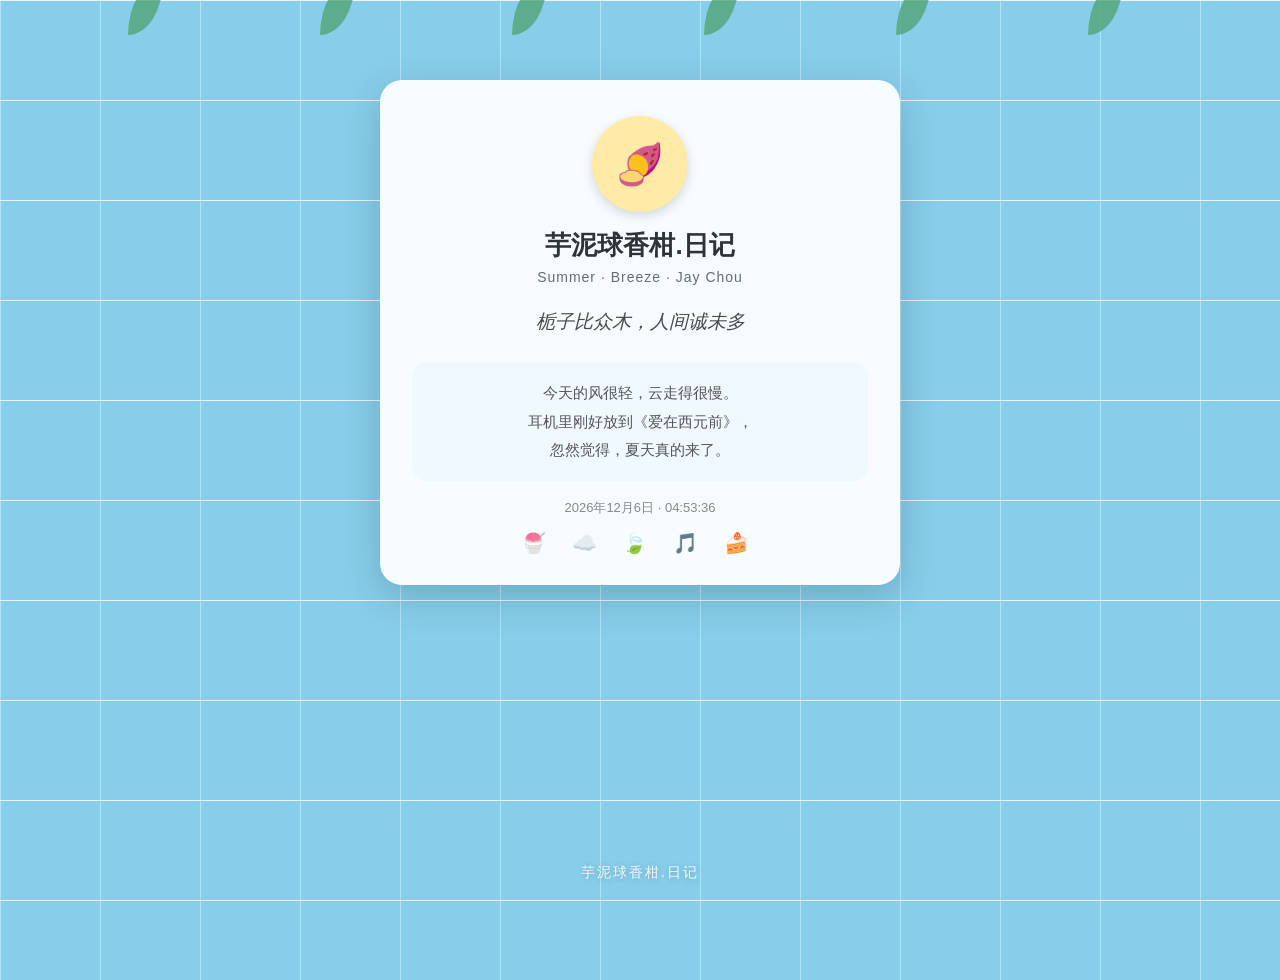
==== index.html @ 66199b47 "Add files via upload" ====
<!DOCTYPE html>
<html lang="zh-CN">
<head>
<meta charset="UTF-8">
<meta name="viewport" content="width=device-width, initial-scale=1.0">
<title>芋泥球香柑.日记</title>
<style>
*{margin:0;padding:0;box-sizing:border-box}
html,body{height:100%;font-family:"Microsoft YaHei",sans-serif}

/* 蓝天白云 */
body{
background:#87CEEB;
background-image:
linear-gradient(rgba(255,255,255,0.8) 1px,transparent 1px),
linear-gradient(90deg,rgba(255,255,255,0.4) 1px,transparent 1px);
background-size:100px 100px;
position:relative;
overflow-x:hidden;
}

/* 绿叶 */
.leaf{
position:absolute;
top:-100px;
width:35px;
height:55px;
background:#52a675;
border-radius:100% 0 100% 0;
opacity:0.8;
animation:fall linear 20s infinite;
}
@keyframes fall{
0%{transform:translateY(-10vh) rotate(0deg)}
100%{transform:translateY(110vh) rotate(360deg)}
}

/* 主卡片 */
.card{
position:relative;
z-index:10;
max-width:520px;
margin:80px auto 60px;
background:rgba(255,255,255,0.93);
padding:36px 32px 30px;
border-radius:22px;
box-shadow:0 12px 40px rgba(0,0,0,0.18);
text-align:center;
backdrop-filter:blur(6px);
}

/* 头像 */
.avatar{
width:96px;
height:96px;
border-radius:50%;
background:#ffeaa7;
margin:0 auto 16px;
display:flex;
align-items:center;
justify-content:center;
font-size:40px;
box-shadow:0 4px 12px rgba(0,0,0,0.15);
}

/* 标题 */
.card h1{
font-size:26px;
color:#2d3436;
margin-bottom:6px;
}
.subtitle{
font-size:14px;
color:#636e72;
margin-bottom:18px;
letter-spacing:1px;
}

/* 诗句 */
.poem{
font-size:19px;
line-height:2;
color:#4a4a4a;
font-style:italic;
margin-bottom:22px;
}

/* 碎碎念 */
.mood{
background:#f0f9ff;
border-radius:14px;
padding:16px;
font-size:15px;
color:#555;
line-height:1.9;
margin-bottom:18px;
}

/* 时间 */
.time{
font-size:13px;
color:#888;
}

/* 底部 */
.footer{
position:fixed;
bottom:18px;
left:0;
width:100%;
text-align:center;
z-index:10;
font-size:14px;
color:rgba(255,255,255,0.9);
letter-spacing:2px;
text-shadow:0 1px 6px rgba(0,0,0,0.25);
}

/* 小图标 */
.icons{
margin-top:14px;
font-size:20px;
letter-spacing:10px;
opacity:0.9;
}

audio{display:none}
</style>
</head>

<body>

<!-- 背景音乐 -->
<audio id="bgm" autoplay loop muted playsinline>
  <source src="https://music.123ks.cn/md/5f5751410000543212130192.mp3" type="audio/mpeg">
</audio>

<!-- 绿叶 -->
<div class="leaf" style="left:10%;animation-delay:0s"></div>
<div class="leaf" style="left:25%;animation-delay:2s"></div>
<div class="leaf" style="left:40%;animation-delay:4s"></div>
<div class="leaf" style="left:55%;animation-delay:1s"></div>
<div class="leaf" style="left:70%;animation-delay:5s"></div>
<div class="leaf" style="left:85%;animation-delay:3s"></div>

<!-- 主卡片 -->
<div class="card">
  <div class="avatar">🍠</div>

  <h1>芋泥球香柑.日记</h1>
  <div class="subtitle">Summer · Breeze · Jay Chou</div>

  <div class="poem">栀子比众木，人间诚未多</div>

  <div class="mood">
    今天的风很轻，云走得很慢。<br>
    耳机里刚好放到《爱在西元前》，<br>
    忽然觉得，夏天真的来了。
  </div>

  <div class="time" id="time"></div>

  <div class="icons">🍧 ☁️ 🍃 🎵 🍰</div>
</div>

<div class="footer">芋泥球香柑.日记</div>

<script>
/* 时间 */
function updateTime(){
  const now=new Date();
  document.getElementById("time").innerText=
    now.getFullYear()+"年"+
    (now.getMonth()+1)+"月"+
    now.getDate()+"日 · "+
    now.toLocaleTimeString("zh-CN",{hour12:false});
}
updateTime();
setInterval(updateTime,1000);

/* 音乐自动播放 */
document.addEventListener('DOMContentLoaded',function(){
  const a=document.getElementById('bgm');
  a.muted=false;
  a.play().catch(()=>{
    document.body.addEventListener('click',()=>a.play(),{once:true});
  });
});
</script>

</body>
</html>
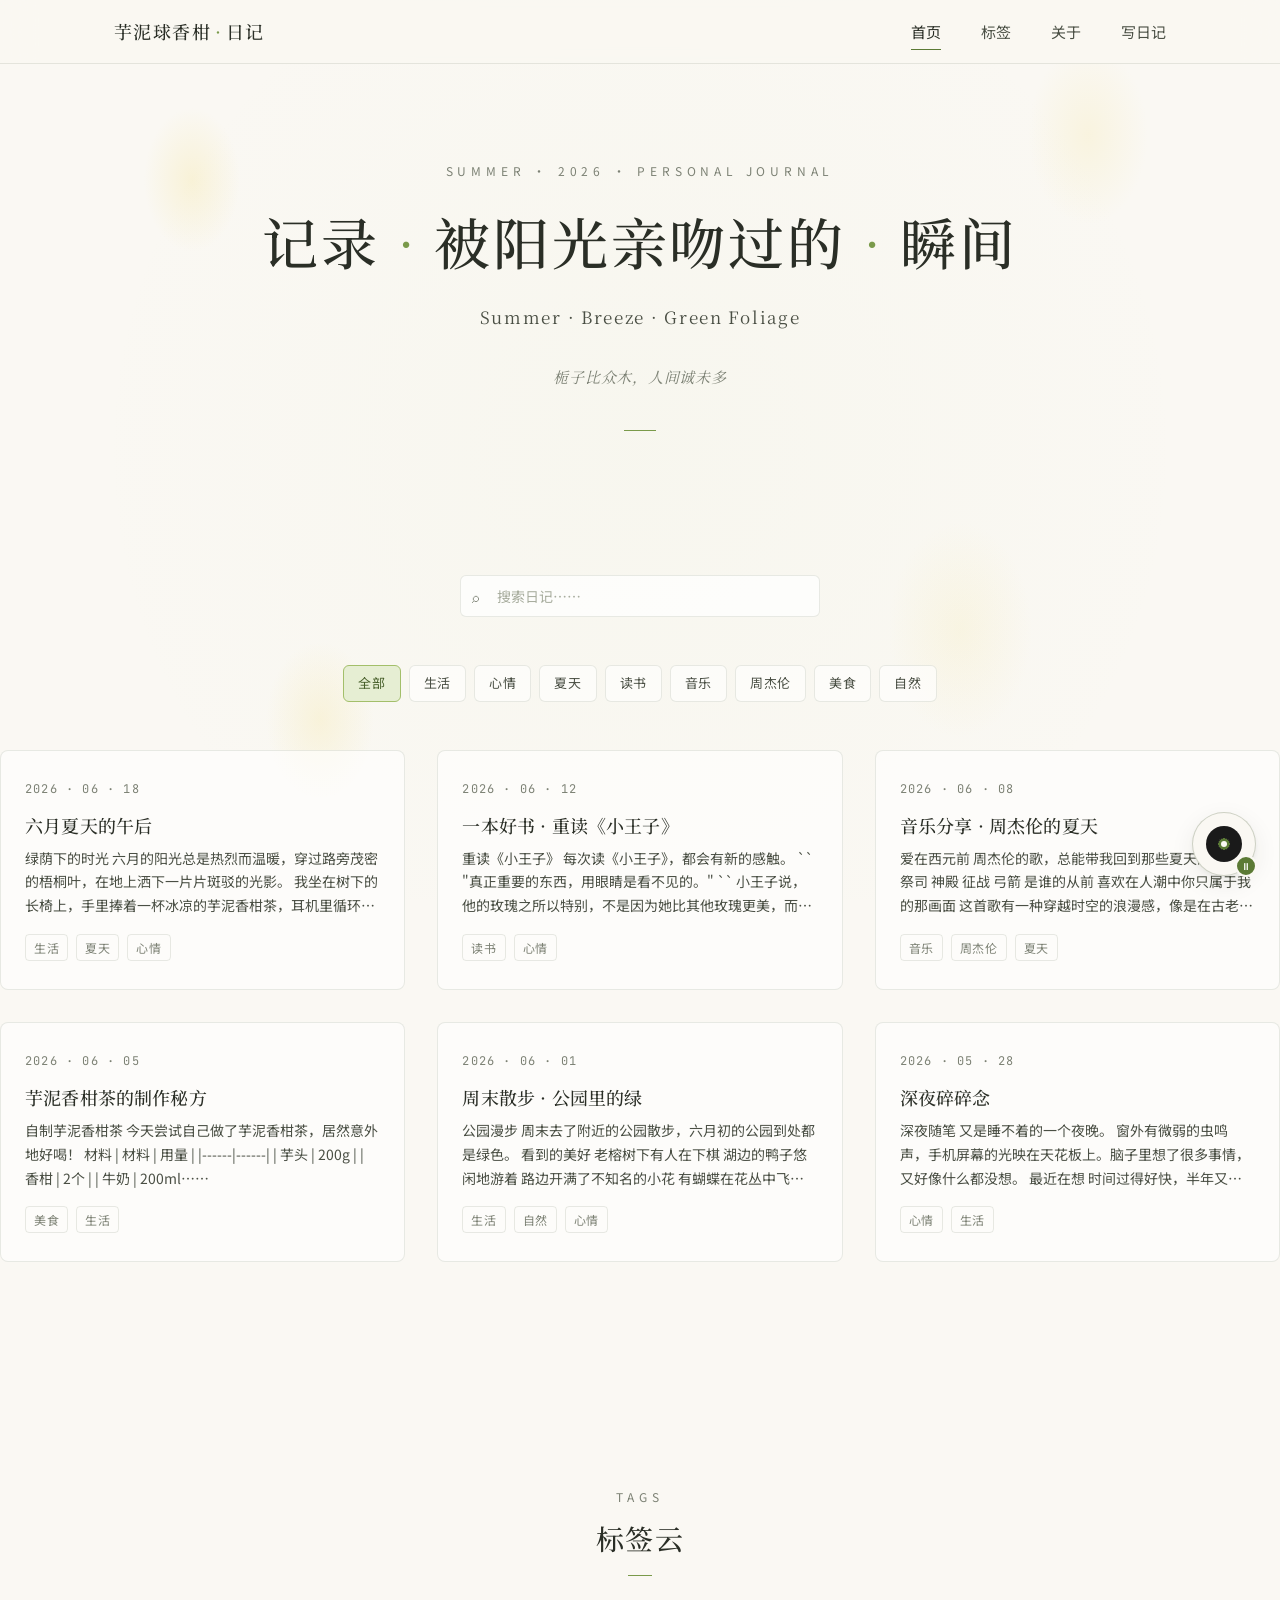
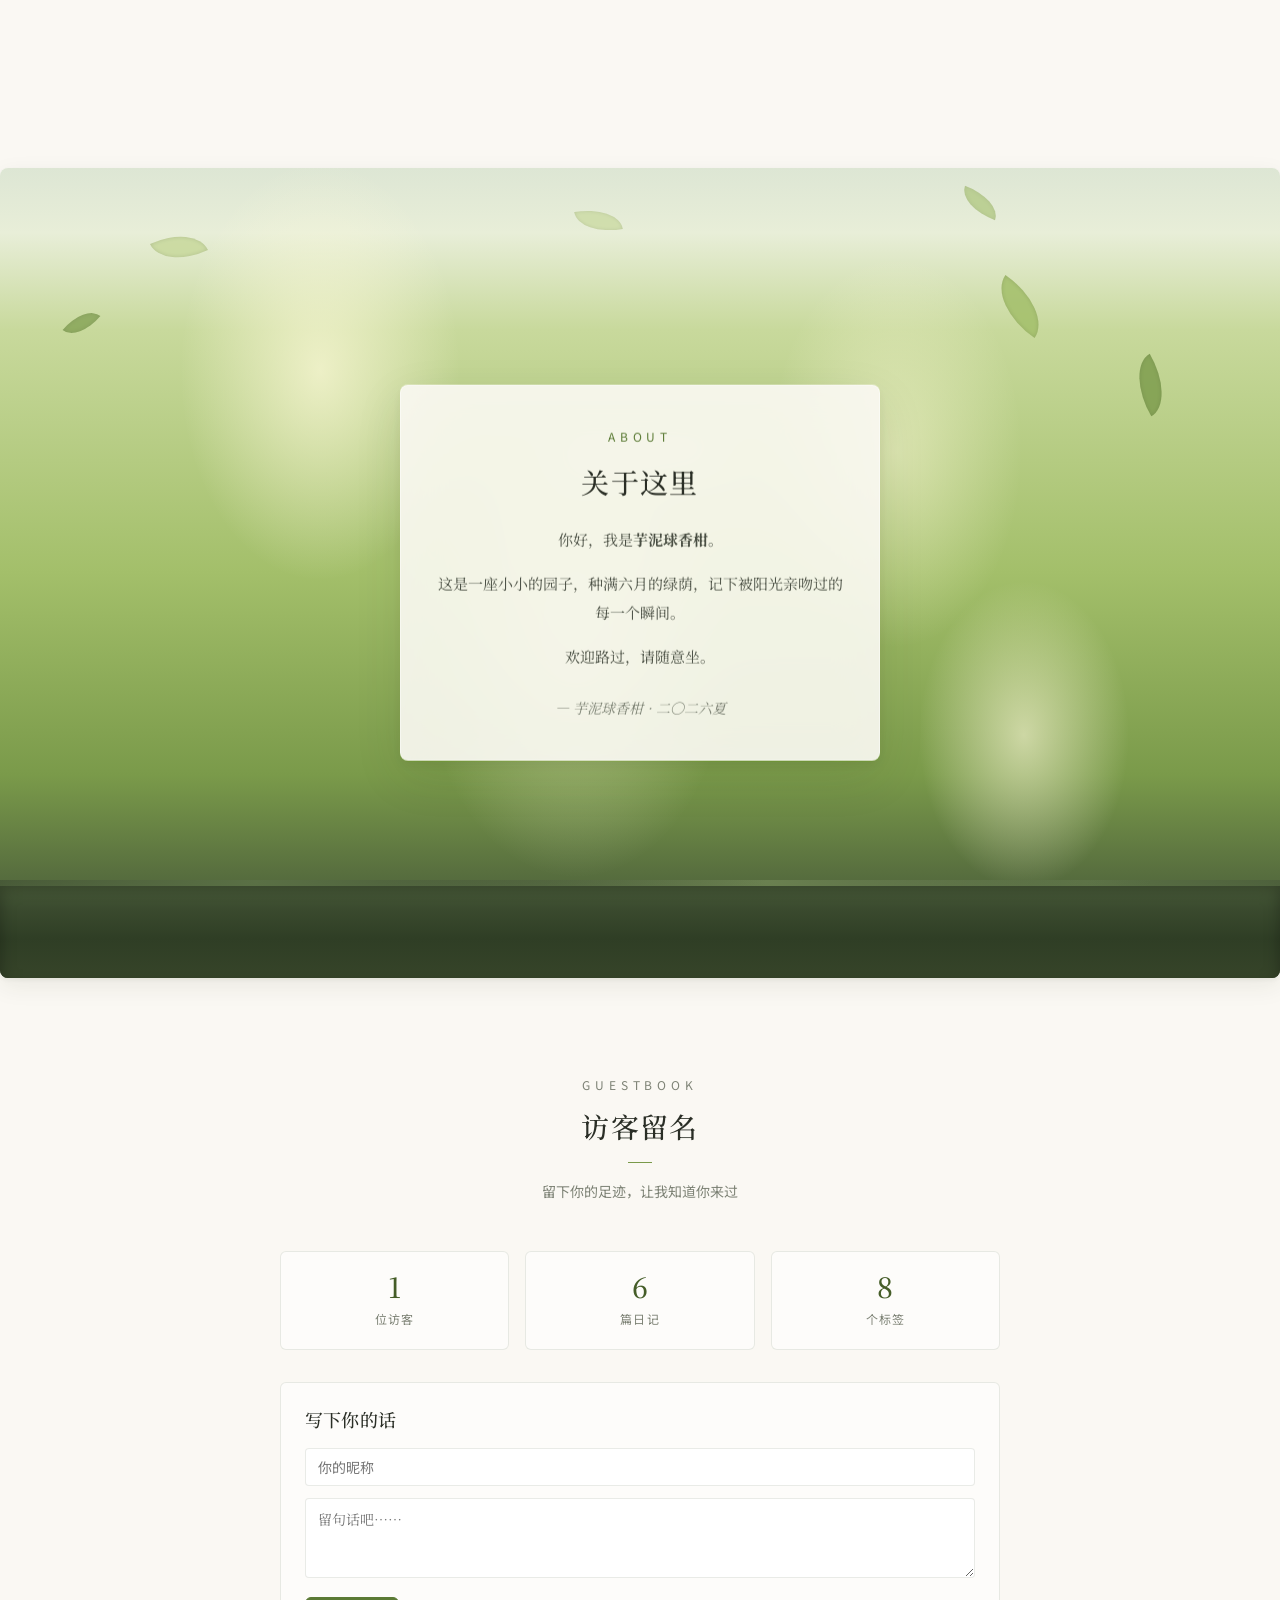
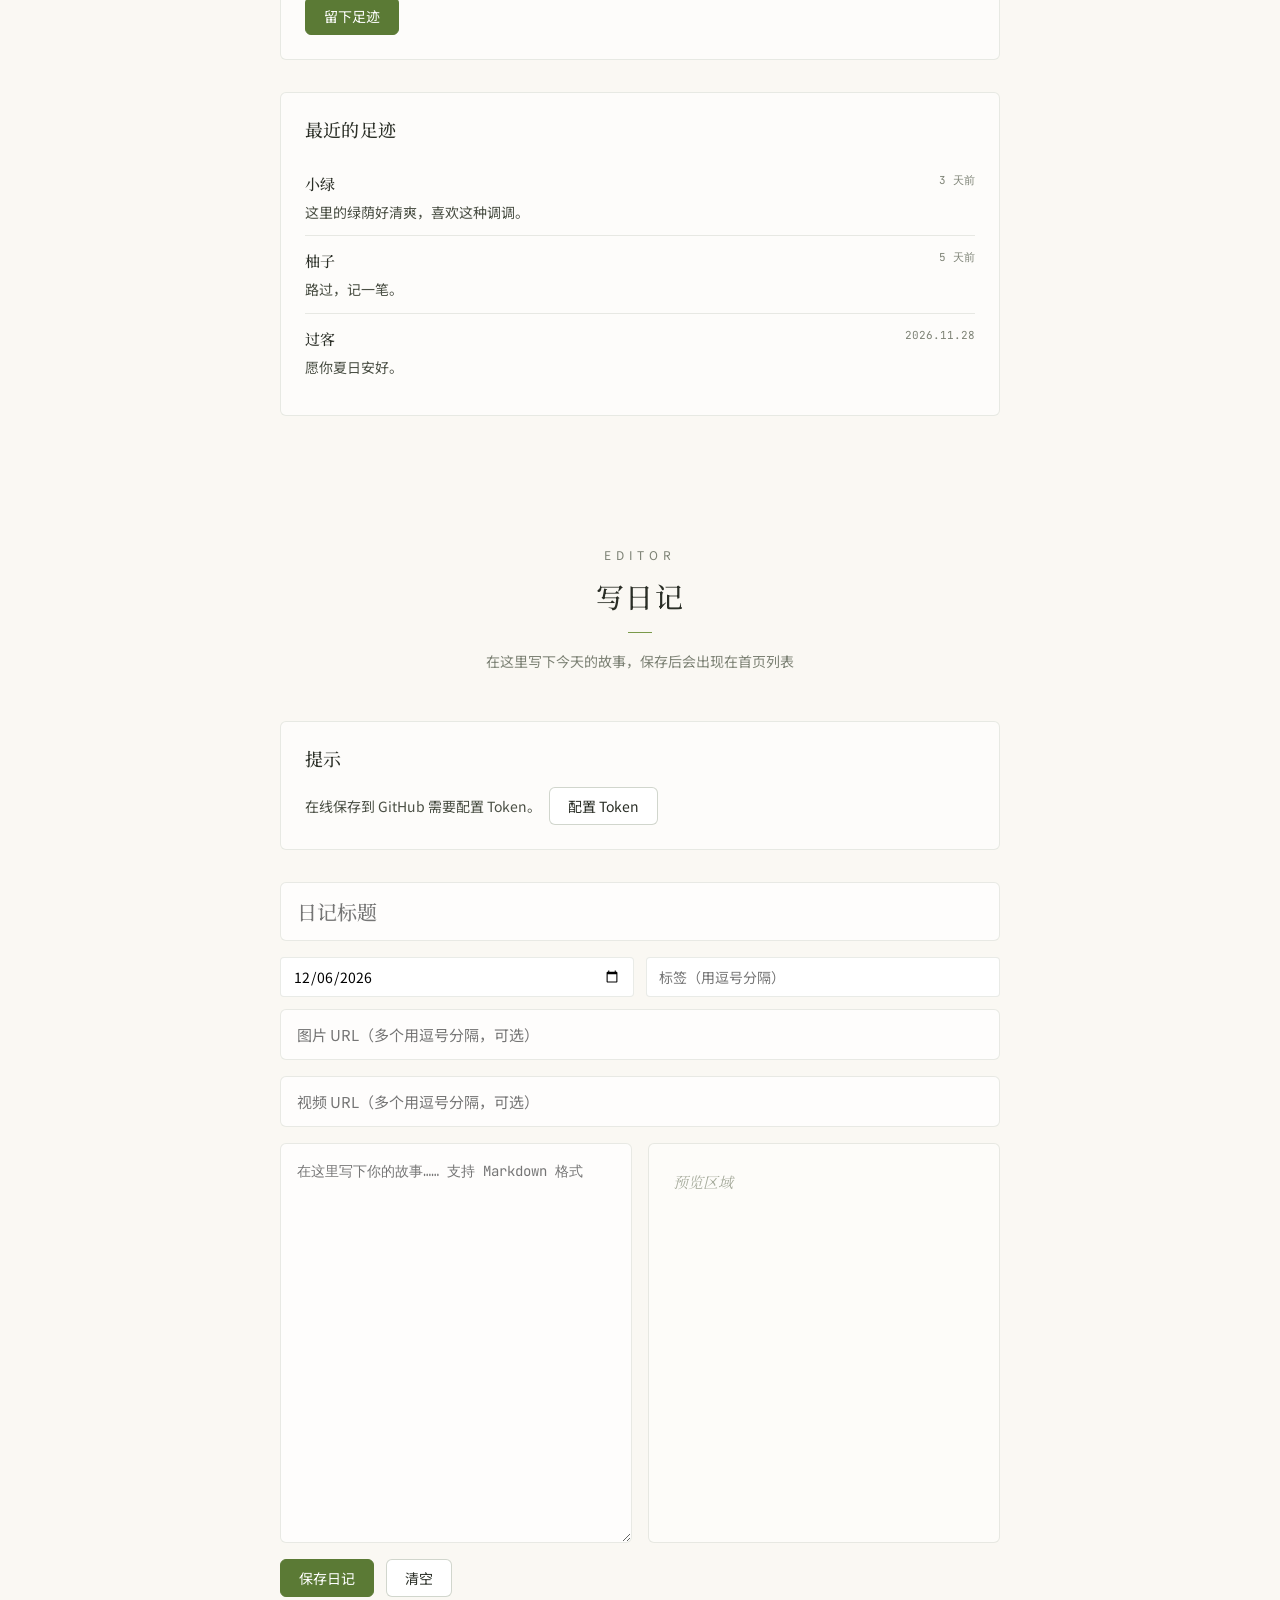
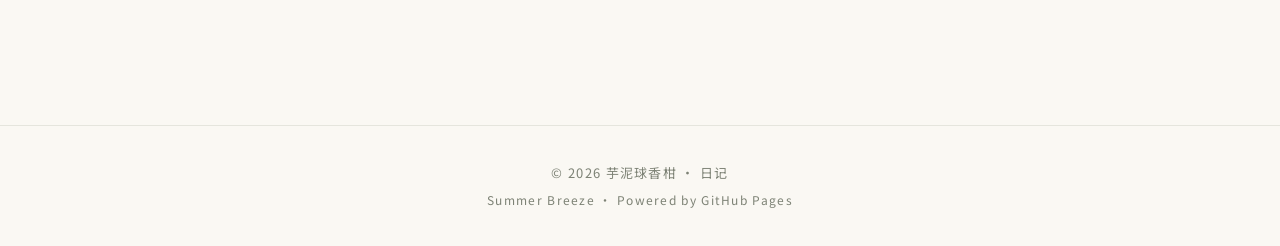
==== commit a0adbd41: "Add files via upload" ====
--- a/index.html
+++ b/index.html
@@ -1,192 +1,255 @@
 <!DOCTYPE html>
 <html lang="zh-CN">
 <head>
-<meta charset="UTF-8">
-<meta name="viewport" content="width=device-width, initial-scale=1.0">
-<title>芋泥球香柑.日记</title>
-<style>
-*{margin:0;padding:0;box-sizing:border-box}
-html,body{height:100%;font-family:"Microsoft YaHei",sans-serif}
-
-/* 蓝天白云 */
-body{
-background:#87CEEB;
-background-image:
-linear-gradient(rgba(255,255,255,0.8) 1px,transparent 1px),
-linear-gradient(90deg,rgba(255,255,255,0.4) 1px,transparent 1px);
-background-size:100px 100px;
-position:relative;
-overflow-x:hidden;
-}
-
-/* 绿叶 */
-.leaf{
-position:absolute;
-top:-100px;
-width:35px;
-height:55px;
-background:#52a675;
-border-radius:100% 0 100% 0;
-opacity:0.8;
-animation:fall linear 20s infinite;
-}
-@keyframes fall{
-0%{transform:translateY(-10vh) rotate(0deg)}
-100%{transform:translateY(110vh) rotate(360deg)}
-}
-
-/* 主卡片 */
-.card{
-position:relative;
-z-index:10;
-max-width:520px;
-margin:80px auto 60px;
-background:rgba(255,255,255,0.93);
-padding:36px 32px 30px;
-border-radius:22px;
-box-shadow:0 12px 40px rgba(0,0,0,0.18);
-text-align:center;
-backdrop-filter:blur(6px);
-}
-
-/* 头像 */
-.avatar{
-width:96px;
-height:96px;
-border-radius:50%;
-background:#ffeaa7;
-margin:0 auto 16px;
-display:flex;
-align-items:center;
-justify-content:center;
-font-size:40px;
-box-shadow:0 4px 12px rgba(0,0,0,0.15);
-}
-
-/* 标题 */
-.card h1{
-font-size:26px;
-color:#2d3436;
-margin-bottom:6px;
-}
-.subtitle{
-font-size:14px;
-color:#636e72;
-margin-bottom:18px;
-letter-spacing:1px;
-}
-
-/* 诗句 */
-.poem{
-font-size:19px;
-line-height:2;
-color:#4a4a4a;
-font-style:italic;
-margin-bottom:22px;
-}
-
-/* 碎碎念 */
-.mood{
-background:#f0f9ff;
-border-radius:14px;
-padding:16px;
-font-size:15px;
-color:#555;
-line-height:1.9;
-margin-bottom:18px;
-}
-
-/* 时间 */
-.time{
-font-size:13px;
-color:#888;
-}
-
-/* 底部 */
-.footer{
-position:fixed;
-bottom:18px;
-left:0;
-width:100%;
-text-align:center;
-z-index:10;
-font-size:14px;
-color:rgba(255,255,255,0.9);
-letter-spacing:2px;
-text-shadow:0 1px 6px rgba(0,0,0,0.25);
-}
-
-/* 小图标 */
-.icons{
-margin-top:14px;
-font-size:20px;
-letter-spacing:10px;
-opacity:0.9;
-}
-
-audio{display:none}
-</style>
+  <meta charset="UTF-8">
+  <meta name="viewport" content="width=device-width, initial-scale=1.0, maximum-scale=5.0">
+  <meta name="description" content="芋泥球香柑的个人日记 · 记录被阳光亲吻过的瞬间">
+  <meta name="author" content="芋泥球香柑">
+  <title>芋泥球香柑 · 日记</title>
+
+  <!-- Favicon：极简叶子 -->
+  <link rel="icon" href="data:image/svg+xml,<svg xmlns='http://www.w3.org/2000/svg' viewBox='0 0 100 100'><path d='M50 20 Q30 40 30 60 Q30 80 50 80 Q70 80 70 60 Q70 40 50 20 Z' fill='%237a9a4a'/><path d='M50 30 L50 75' stroke='%23455d28' stroke-width='1.5' fill='none'/></svg>">
+
+  <!-- Fonts：衬线 + 无衬线，杂志感 -->
+  <link rel="preconnect" href="https://fonts.googleapis.com">
+  <link rel="preconnect" href="https://fonts.gstatic.com" crossorigin>
+  <link href="https://fonts.googleapis.com/css2?family=Noto+Serif+SC:wght@300;400;500;600&family=Noto+Sans+SC:wght@300;400;500&family=JetBrains+Mono:wght@300;400&display=swap" rel="stylesheet">
+
+  <link rel="stylesheet" href="css/style.css">
+
+  <!-- Markdown renderer -->
+  <script src="https://cdn.jsdelivr.net/npm/marked/marked.min.js"></script>
+  <script src="https://cdn.jsdelivr.net/npm/dompurify@3.0.6/dist/purify.min.js"></script>
 </head>
-
 <body>
 
-<!-- 背景音乐 -->
-<audio id="bgm" autoplay loop muted playsinline>
-  <source src="https://music.123ks.cn/md/5f5751410000543212130192.mp3" type="audio/mpeg">
-</audio>
-
-<!-- 绿叶 -->
-<div class="leaf" style="left:10%;animation-delay:0s"></div>
-<div class="leaf" style="left:25%;animation-delay:2s"></div>
-<div class="leaf" style="left:40%;animation-delay:4s"></div>
-<div class="leaf" style="left:55%;animation-delay:1s"></div>
-<div class="leaf" style="left:70%;animation-delay:5s"></div>
-<div class="leaf" style="left:85%;animation-delay:3s"></div>
-
-<!-- 主卡片 -->
-<div class="card">
-  <div class="avatar">🍠</div>
-
-  <h1>芋泥球香柑.日记</h1>
-  <div class="subtitle">Summer · Breeze · Jay Chou</div>
-
-  <div class="poem">栀子比众木，人间诚未多</div>
-
-  <div class="mood">
-    今天的风很轻，云走得很慢。<br>
-    耳机里刚好放到《爱在西元前》，<br>
-    忽然觉得，夏天真的来了。
-  </div>
-
-  <div class="time" id="time"></div>
-
-  <div class="icons">🍧 ☁️ 🍃 🎵 🍰</div>
-</div>
-
-<div class="footer">芋泥球香柑.日记</div>
-
-<script>
-/* 时间 */
-function updateTime(){
-  const now=new Date();
-  document.getElementById("time").innerText=
-    now.getFullYear()+"年"+
-    (now.getMonth()+1)+"月"+
-    now.getDate()+"日 · "+
-    now.toLocaleTimeString("zh-CN",{hour12:false});
-}
-updateTime();
-setInterval(updateTime,1000);
-
-/* 音乐自动播放 */
-document.addEventListener('DOMContentLoaded',function(){
-  const a=document.getElementById('bgm');
-  a.muted=false;
-  a.play().catch(()=>{
-    document.body.addEventListener('click',()=>a.play(),{once:true});
-  });
-});
-</script>
-
+  <!-- Loading -->
+  <div id="loading-screen" class="loading-screen">
+    <div class="loading-mark">芋泥球香柑</div>
+    <div class="loading-bar"></div>
+  </div>
+
+  <!-- Navigation -->
+  <nav id="navbar" class="nav">
+    <div class="nav-inner">
+      <a href="#/" class="nav-logo">芋泥球香柑<span class="dot">·</span>日记</a>
+      <ul class="nav-menu" id="nav-menu">
+        <li><a href="#/" class="nav-link" data-route="/">首页</a></li>
+        <li><a href="#/tags" class="nav-link" data-route="/tags">标签</a></li>
+        <li><a href="#/about" class="nav-link" data-route="/about">关于</a></li>
+        <li><a href="#/editor" class="nav-link" data-route="/editor">写日记</a></li>
+      </ul>
+      <button class="nav-toggle" id="nav-toggle" aria-label="菜单">
+        <span></span><span></span><span></span>
+      </button>
+    </div>
+  </nav>
+
+  <!-- Main Content -->
+  <main id="app" class="app">
+
+    <!-- Home View -->
+    <section id="view-home" class="view view-active">
+      <div class="hero">
+        <div class="hero-eyebrow">SUMMER · 2026 · PERSONAL JOURNAL</div>
+        <h1 class="hero-title">记录<span class="sep">·</span>被阳光亲吻过的<span class="sep">·</span>瞬间</h1>
+        <p class="hero-subtitle">Summer · Breeze · Green Foliage</p>
+        <p class="hero-poem">栀子比众木，人间诚未多</p>
+        <div class="hero-divider"></div>
+      </div>
+
+      <div class="section">
+        <div class="search-box">
+          <span class="search-icon">⌕</span>
+          <input type="text" id="search-input" class="search-input" placeholder="搜索日记……">
+        </div>
+        <div class="tag-cloud" id="tag-filter">
+          <button class="tag-chip active" data-tag="all">全部</button>
+        </div>
+        <div class="diary-grid" id="diary-list"></div>
+        <div class="empty-state" id="empty-state" style="display:none">
+          <p>还没有日记</p>
+        </div>
+      </div>
+    </section>
+
+    <!-- Diary Detail View -->
+    <section id="view-diary" class="view">
+      <article class="diary-detail" id="diary-detail"></article>
+    </section>
+
+    <!-- Tags View -->
+    <section id="view-tags" class="view">
+      <div class="section">
+        <div class="section-head">
+          <div class="section-eyebrow">TAGS</div>
+          <h2 class="section-title">标签云</h2>
+          <div class="section-divider"></div>
+        </div>
+        <div class="tag-cloud" id="tag-cloud"></div>
+      </div>
+    </section>
+
+    <!-- About View -->
+    <section id="view-about" class="view">
+      <div class="about-scene">
+        <div class="about-sunlight"></div>
+        <div class="about-leaves">
+          <div class="leaf l-1"></div>
+          <div class="leaf l-2"></div>
+          <div class="leaf l-3"></div>
+          <div class="leaf l-4"></div>
+          <div class="leaf l-5"></div>
+          <div class="leaf l-6"></div>
+        </div>
+        <div class="about-blossoms">
+          <div class="bloom"></div>
+          <div class="bloom"></div>
+          <div class="bloom"></div>
+          <div class="bloom"></div>
+          <div class="bloom"></div>
+          <div class="bloom"></div>
+          <div class="bloom"></div>
+        </div>
+        <div class="about-moss-wall"></div>
+        <div class="about-content">
+          <div class="eyebrow">ABOUT</div>
+          <h2>关于这里</h2>
+          <p>你好，我是<strong>芋泥球香柑</strong>。</p>
+          <p>这是一座小小的园子，种满六月的绿荫，记下被阳光亲吻过的每一个瞬间。</p>
+          <p>欢迎路过，请随意坐。</p>
+          <div class="signature">— 芋泥球香柑 · 二〇二六夏</div>
+        </div>
+      </div>
+
+      <!-- Visitor / Guestbook -->
+      <div class="section">
+        <div class="section-head">
+          <div class="section-eyebrow">GUESTBOOK</div>
+          <h2 class="section-title">访客留名</h2>
+          <div class="section-divider"></div>
+          <p style="margin-top:1rem; color:var(--ink-faded); font-size:0.875rem;">留下你的足迹，让我知道你来过</p>
+        </div>
+        <div class="visitor-panel">
+          <div class="visitor-stats">
+            <div class="stat-card">
+              <div class="stat-num" id="stat-visitors">0</div>
+              <div class="stat-label">位访客</div>
+            </div>
+            <div class="stat-card">
+              <div class="stat-num" id="stat-diaries">0</div>
+              <div class="stat-label">篇日记</div>
+            </div>
+            <div class="stat-card">
+              <div class="stat-num" id="stat-tags">0</div>
+              <div class="stat-label">个标签</div>
+            </div>
+          </div>
+          <div class="visitor-form">
+            <h3>写下你的话</h3>
+            <div class="form-row">
+              <input type="text" id="guest-name" class="form-input" placeholder="你的昵称" maxlength="20">
+            </div>
+            <textarea id="guest-message" class="form-textarea" placeholder="留句话吧……" maxlength="200"></textarea>
+            <button class="btn btn-primary" id="guest-submit">留下足迹</button>
+          </div>
+          <div class="visitor-list">
+            <h3>最近的足迹</h3>
+            <div id="guestbook-list"></div>
+          </div>
+        </div>
+      </div>
+    </section>
+
+    <!-- Editor View -->
+    <section id="view-editor" class="view">
+      <div class="section">
+        <div class="section-head">
+          <div class="section-eyebrow">EDITOR</div>
+          <h2 class="section-title">写日记</h2>
+          <div class="section-divider"></div>
+          <p style="margin-top:1rem; color:var(--ink-faded); font-size:0.875rem;">在这里写下今天的故事，保存后会出现在首页列表</p>
+        </div>
+        <div class="editor-wrap">
+          <div id="editor-warning" class="visitor-form" style="display:none">
+            <h3>提示</h3>
+            <p style="font-size:0.875rem; color:var(--ink-soft); line-height:1.7;">在线保存到 GitHub 需要配置 Token。<button class="btn" id="show-token-config" style="margin-left:0.5rem;">配置 Token</button></p>
+          </div>
+          <div id="token-config" class="visitor-form" style="display:none">
+            <h3>GitHub 配置</h3>
+            <input type="text" id="cfg-owner" class="form-input" placeholder="GitHub 用户名" style="margin-bottom:0.5rem;">
+            <input type="text" id="cfg-repo" class="form-input" placeholder="仓库名" style="margin-bottom:0.5rem;">
+            <input type="text" id="cfg-branch" class="form-input" placeholder="分支名" value="main" style="margin-bottom:0.5rem;">
+            <input type="password" id="cfg-token" class="form-input" placeholder="Personal Access Token (需 repo 权限)" style="margin-bottom:0.75rem;">
+            <div class="editor-actions">
+              <button class="btn btn-primary" id="save-config">保存配置</button>
+              <button class="btn" id="cancel-config">取消</button>
+            </div>
+          </div>
+          <input type="text" id="edit-title" class="editor-input title" placeholder="日记标题">
+          <div class="form-row">
+            <input type="date" id="edit-date" class="form-input">
+            <input type="text" id="edit-tags" class="form-input" placeholder="标签（用逗号分隔）">
+          </div>
+          <input type="text" id="edit-images" class="editor-input" placeholder="图片 URL（多个用逗号分隔，可选）">
+          <input type="text" id="edit-videos" class="editor-input" placeholder="视频 URL（多个用逗号分隔，可选）">
+          <div class="editor-area">
+            <textarea id="edit-content" class="editor-textarea" placeholder="在这里写下你的故事…… 支持 Markdown 格式"></textarea>
+            <div class="editor-preview" id="edit-preview">
+              <p style="color:var(--ink-light); font-style:italic;">预览区域</p>
+            </div>
+          </div>
+          <div class="editor-actions">
+            <button class="btn btn-primary" id="btn-save-diary">保存日记</button>
+            <button class="btn" id="btn-clear-diary">清空</button>
+          </div>
+        </div>
+      </div>
+    </section>
+
+  </main>
+
+  <!-- Music Player -->
+  <div class="music-player" id="music-player">
+    <div class="vinyl"></div>
+    <div class="play-icon" id="music-play-icon">▶</div>
+  </div>
+  <div class="music-panel" id="music-panel">
+    <div class="music-panel-title">六月夏日微风</div>
+    <div class="music-panel-artist">夏 日 · 轻 音 乐</div>
+    <div class="music-progress">
+      <div class="music-progress-bar" id="music-progress-bar"></div>
+    </div>
+    <div class="music-time">
+      <span id="music-current">0:00</span>
+      <span id="music-duration">0:00</span>
+    </div>
+    <div class="music-controls">
+      <button class="music-btn" id="music-toggle-play">▶</button>
+    </div>
+  </div>
+
+  <!-- Lightbox -->
+  <div class="lightbox" id="lightbox">
+    <button class="lightbox-close" id="lightbox-close">×</button>
+    <img id="lightbox-img" src="" alt="">
+  </div>
+
+  <!-- Toast -->
+  <div class="toast" id="toast"></div>
+
+  <!-- Footer -->
+  <footer class="footer">
+    <p>© 2026 芋泥球香柑 · 日记</p>
+    <p style="margin-top:0.25rem; font-size:0.75rem;">Summer Breeze · Powered by GitHub Pages</p>
+  </footer>
+
+  <!-- Scripts -->
+  <script src="js/config.js"></script>
+  <script src="js/music.js"></script>
+  <script src="js/visitor.js"></script>
+  <script src="js/diary.js"></script>
+  <script src="js/editor.js"></script>
+  <script src="js/app.js"></script>
 </body>
-</html>+</html>
--- a/css/style.css
+++ b/css/style.css
@@ -0,0 +1,1122 @@
+/* ============================================
+   芋泥球香柑.日记 - Stylesheet v2
+   Theme: Real Summer Breeze · Green Foliage · Sunlight
+   Mood: 克制、清新、杂志感、自然质朴
+   ============================================ */
+
+/* ===== CSS Variables ===== */
+:root {
+  /* 主色：取自夏日绿荫实景 */
+  --leaf-50:  #f4f7ec;          /* 最浅的嫩叶色 */
+  --leaf-100: #e6eed3;          /* 阳光下的嫩绿 */
+  --leaf-200: #c8d99c;          /* 主嫩绿（参考图主色）*/
+  --leaf-300: #a3bf6a;          /* 树叶的中绿 */
+  --leaf-400: #7a9a4a;          /* 阴影中的深叶 */
+  --leaf-500: #5b7a35;          /* 树叶背光面 */
+  --leaf-600: #455d28;          /* 老叶/枝干 */
+  --leaf-700: #2f4220;          /* 深林 */
+
+  /* 中性色：米白纸张感 */
+  --paper:       #faf8f3;        /* 主背景：米白纸 */
+  --paper-warm:  #f4efe4;        /* 暖色卡纸 */
+  --paper-cool:  #eef0e8;        /* 冷色卡纸 */
+  --moss:        #4a5d3a;        /* 青苔深绿（参考图墙顶）*/
+  --moss-dark:   #364429;        /* 阴处青苔 */
+  --sun:         #f5e6a3;        /* 阳光暖色 */
+  --sun-warm:    #d9b85a;        /* 强光金 */
+  --bloom:       #f7f4ed;        /* 白花底色 */
+
+  /* 文字：克制的墨色 */
+  --ink:         #2a2e26;        /* 主文字 */
+  --ink-soft:    #4a4f44;        /* 次要文字 */
+  --ink-faded:   #7d8275;        /* 辅助文字 */
+  --ink-light:   #a8ad9e;        /* 极轻文字 */
+
+  /* 边框：低饱和 */
+  --line:        rgba(74, 93, 58, 0.12);
+  --line-strong: rgba(74, 93, 58, 0.25);
+
+  /* 阴影：低饱和、长投影 */
+  --shadow-1: 0 1px 2px rgba(45, 56, 31, 0.04), 0 2px 6px rgba(45, 56, 31, 0.04);
+  --shadow-2: 0 2px 4px rgba(45, 56, 31, 0.05), 0 8px 24px rgba(45, 56, 31, 0.08);
+  --shadow-3: 0 4px 8px rgba(45, 56, 31, 0.06), 0 16px 48px rgba(45, 56, 31, 0.10);
+
+  /* 布局 */
+  --max-width: 1100px;
+  --nav-height: 64px;
+  --gutter: 24px;
+
+  /* 圆角：克制的尺寸 */
+  --r-sm: 4px;
+  --r-md: 6px;
+  --r-lg: 8px;
+  --r-xl: 12px;
+
+  /* 缓动 */
+  --ease: cubic-bezier(0.4, 0, 0.2, 1);
+
+  /* 字体：衬线+无衬线组合 */
+  --font-serif: 'Noto Serif SC', 'Songti SC', 'STSong', 'SimSun', Georgia, serif;
+  --font-sans:  'Noto Sans SC', -apple-system, BlinkMacSystemFont, 'PingFang SC', 'Microsoft YaHei', sans-serif;
+  --font-mono:  'JetBrains Mono', 'Courier New', monospace;
+}
+
+/* ===== Reset ===== */
+*, *::before, *::after { margin: 0; padding: 0; box-sizing: border-box; }
+
+html {
+  scroll-behavior: smooth;
+  font-size: 16px;
+  -webkit-font-smoothing: antialiased;
+  -moz-osx-font-smoothing: grayscale;
+}
+
+body {
+  font-family: var(--font-sans);
+  color: var(--ink);
+  line-height: 1.75;
+  font-weight: 400;
+  overflow-x: hidden;
+  min-height: 100vh;
+  background-color: var(--paper);
+  /* 阳光透过树叶的光斑背景（参考图核心氛围） */
+  background-image:
+    radial-gradient(ellipse 80px 120px at 15% 20%, rgba(245, 230, 163, 0.35) 0%, transparent 60%),
+    radial-gradient(ellipse 100px 150px at 85% 15%, rgba(245, 230, 163, 0.25) 0%, transparent 60%),
+    radial-gradient(ellipse 120px 180px at 75% 70%, rgba(245, 230, 163, 0.20) 0%, transparent 60%),
+    radial-gradient(ellipse 90px 130px at 25% 80%, rgba(245, 230, 163, 0.30) 0%, transparent 60%),
+    radial-gradient(circle at 50% 50%, rgba(200, 217, 156, 0.05) 0%, transparent 70%);
+  background-attachment: fixed;
+  background-size: 100% 100%;
+}
+
+a { color: var(--leaf-500); text-decoration: none; border-bottom: 1px solid transparent; transition: all 0.25s var(--ease); }
+a:hover { color: var(--leaf-600); border-bottom-color: var(--leaf-300); }
+img { max-width: 100%; height: auto; display: block; }
+button { font-family: inherit; cursor: pointer; border: none; background: none; color: inherit; }
+input, textarea { font-family: inherit; }
+
+/* ===== Typography ===== */
+h1, h2, h3, h4, h5, h6 {
+  font-family: var(--font-serif);
+  font-weight: 500;
+  color: var(--ink);
+  letter-spacing: 0.01em;
+  line-height: 1.4;
+}
+h1 { font-size: 2.25rem; letter-spacing: 0.02em; }
+h2 { font-size: 1.625rem; }
+h3 { font-size: 1.25rem; }
+
+/* ===== Layout ===== */
+.container {
+  max-width: var(--max-width);
+  margin: 0 auto;
+  padding: 0 var(--gutter);
+}
+
+/* ===== Loading Screen ===== */
+.loading-screen {
+  position: fixed; inset: 0; z-index: 9999;
+  display: flex; flex-direction: column;
+  align-items: center; justify-content: center;
+  background: var(--paper);
+  transition: opacity 0.6s var(--ease), visibility 0.6s var(--ease);
+}
+.loading-screen.hidden { opacity: 0; visibility: hidden; pointer-events: none; }
+.loading-mark {
+  font-family: var(--font-serif);
+  font-size: 2rem;
+  font-weight: 500;
+  color: var(--leaf-500);
+  letter-spacing: 0.3em;
+  margin-bottom: 2rem;
+}
+.loading-bar {
+  width: 120px; height: 1px;
+  background: var(--line);
+  overflow: hidden;
+  position: relative;
+}
+.loading-bar::after {
+  content: '';
+  position: absolute;
+  top: 0; left: -40%;
+  width: 40%; height: 100%;
+  background: var(--leaf-400);
+  animation: loadSlide 1.4s var(--ease) infinite;
+}
+@keyframes loadSlide {
+  0% { left: -40%; }
+  100% { left: 100%; }
+}
+
+/* ===== Navigation ===== */
+.nav {
+  position: fixed; top: 0; left: 0; right: 0;
+  height: var(--nav-height);
+  background: rgba(250, 248, 243, 0.85);
+  backdrop-filter: saturate(140%) blur(16px);
+  -webkit-backdrop-filter: saturate(140%) blur(16px);
+  border-bottom: 1px solid var(--line);
+  z-index: 100;
+  transition: background 0.3s var(--ease);
+}
+.nav-inner {
+  max-width: var(--max-width);
+  height: 100%;
+  margin: 0 auto;
+  padding: 0 var(--gutter);
+  display: flex;
+  align-items: center;
+  justify-content: space-between;
+}
+.nav-logo {
+  font-family: var(--font-serif);
+  font-size: 1.125rem;
+  font-weight: 500;
+  color: var(--ink);
+  letter-spacing: 0.08em;
+  border: none;
+}
+.nav-logo .dot { color: var(--leaf-400); margin: 0 0.2em; }
+.nav-menu {
+  display: flex;
+  gap: 2.5rem;
+  list-style: none;
+}
+.nav-link {
+  font-size: 0.9375rem;
+  color: var(--ink-soft);
+  border: none;
+  position: relative;
+  padding: 0.25rem 0;
+  transition: color 0.2s var(--ease);
+}
+.nav-link::after {
+  content: '';
+  position: absolute;
+  left: 50%; bottom: -4px;
+  width: 0; height: 1px;
+  background: var(--leaf-500);
+  transition: all 0.3s var(--ease);
+  transform: translateX(-50%);
+}
+.nav-link:hover { color: var(--ink); }
+.nav-link:hover::after { width: 100%; }
+.nav-link.active { color: var(--ink); }
+.nav-link.active::after { width: 100%; }
+
+.nav-toggle {
+  display: none;
+  width: 32px; height: 32px;
+  flex-direction: column;
+  justify-content: center;
+  align-items: center;
+  gap: 5px;
+}
+.nav-toggle span {
+  display: block;
+  width: 18px; height: 1px;
+  background: var(--ink);
+  transition: all 0.3s var(--ease);
+}
+
+/* ===== Hero ===== */
+.hero {
+  padding: calc(var(--nav-height) + 6rem) 0 5rem;
+  text-align: center;
+  position: relative;
+}
+.hero-eyebrow {
+  font-family: var(--font-sans);
+  font-size: 0.75rem;
+  font-weight: 400;
+  letter-spacing: 0.4em;
+  text-transform: uppercase;
+  color: var(--ink-faded);
+  margin-bottom: 1.5rem;
+}
+.hero-title {
+  font-family: var(--font-serif);
+  font-size: clamp(2rem, 5vw, 3.5rem);
+  font-weight: 500;
+  color: var(--ink);
+  letter-spacing: 0.05em;
+  margin-bottom: 1.5rem;
+  line-height: 1.3;
+}
+.hero-title .sep { color: var(--leaf-400); margin: 0 0.3em; font-weight: 300; }
+.hero-subtitle {
+  font-family: var(--font-serif);
+  font-size: 1.0625rem;
+  font-weight: 400;
+  color: var(--ink-soft);
+  letter-spacing: 0.1em;
+  margin-bottom: 1rem;
+}
+.hero-poem {
+  font-family: var(--font-serif);
+  font-size: 0.9375rem;
+  color: var(--ink-faded);
+  font-style: italic;
+  margin-top: 2rem;
+  letter-spacing: 0.05em;
+}
+.hero-divider {
+  width: 32px;
+  height: 1px;
+  background: var(--leaf-400);
+  margin: 2.5rem auto 0;
+}
+
+/* ===== Section ===== */
+.section {
+  padding: 4rem 0;
+}
+.section-head {
+  text-align: center;
+  margin-bottom: 3rem;
+}
+.section-eyebrow {
+  font-size: 0.75rem;
+  font-weight: 400;
+  letter-spacing: 0.4em;
+  text-transform: uppercase;
+  color: var(--ink-faded);
+  margin-bottom: 0.75rem;
+}
+.section-title {
+  font-family: var(--font-serif);
+  font-size: 1.75rem;
+  font-weight: 500;
+  color: var(--ink);
+  letter-spacing: 0.05em;
+}
+.section-divider {
+  width: 24px; height: 1px;
+  background: var(--leaf-400);
+  margin: 1rem auto 0;
+}
+
+/* ===== Diary Grid ===== */
+.diary-grid {
+  display: grid;
+  grid-template-columns: repeat(auto-fill, minmax(320px, 1fr));
+  gap: 2rem;
+}
+.diary-card {
+  background: rgba(255, 255, 255, 0.6);
+  border: 1px solid var(--line);
+  border-radius: var(--r-lg);
+  padding: 1.75rem 1.5rem;
+  cursor: pointer;
+  transition: all 0.4s var(--ease);
+  position: relative;
+  overflow: hidden;
+}
+.diary-card::before {
+  content: '';
+  position: absolute;
+  top: 0; left: 0; right: 0;
+  height: 1px;
+  background: linear-gradient(90deg, transparent, var(--leaf-300), transparent);
+  opacity: 0;
+  transition: opacity 0.4s var(--ease);
+}
+.diary-card:hover {
+  background: rgba(255, 255, 255, 0.85);
+  border-color: var(--line-strong);
+  transform: translateY(-2px);
+  box-shadow: var(--shadow-2);
+}
+.diary-card:hover::before { opacity: 1; }
+.diary-date {
+  font-family: var(--font-mono);
+  font-size: 0.75rem;
+  color: var(--ink-faded);
+  letter-spacing: 0.1em;
+  margin-bottom: 0.75rem;
+}
+.diary-title {
+  font-family: var(--font-serif);
+  font-size: 1.125rem;
+  font-weight: 500;
+  color: var(--ink);
+  margin-bottom: 0.5rem;
+  line-height: 1.5;
+}
+.diary-excerpt {
+  font-size: 0.875rem;
+  color: var(--ink-soft);
+  line-height: 1.7;
+  margin-bottom: 1rem;
+  display: -webkit-box;
+  -webkit-line-clamp: 3;
+  -webkit-box-orient: vertical;
+  overflow: hidden;
+}
+.diary-tags {
+  display: flex;
+  flex-wrap: wrap;
+  gap: 0.5rem;
+}
+.diary-tag {
+  font-size: 0.75rem;
+  color: var(--ink-faded);
+  background: transparent;
+  border: 1px solid var(--line);
+  padding: 2px 8px;
+  border-radius: var(--r-sm);
+  letter-spacing: 0.05em;
+}
+
+/* ===== Tag Cloud ===== */
+.tag-cloud {
+  display: flex;
+  flex-wrap: wrap;
+  gap: 0.5rem;
+  justify-content: center;
+  margin-bottom: 3rem;
+}
+.tag-chip {
+  font-size: 0.8125rem;
+  color: var(--ink-soft);
+  background: rgba(255, 255, 255, 0.6);
+  border: 1px solid var(--line);
+  padding: 6px 14px;
+  border-radius: var(--r-md);
+  cursor: pointer;
+  transition: all 0.25s var(--ease);
+  letter-spacing: 0.05em;
+}
+.tag-chip:hover, .tag-chip.active {
+  background: var(--leaf-100);
+  color: var(--leaf-600);
+  border-color: var(--leaf-300);
+}
+
+/* ===== Search ===== */
+.search-box {
+  max-width: 360px;
+  margin: 0 auto 3rem;
+  position: relative;
+}
+.search-input {
+  width: 100%;
+  padding: 10px 14px 10px 36px;
+  font-size: 0.875rem;
+  color: var(--ink);
+  background: rgba(255, 255, 255, 0.7);
+  border: 1px solid var(--line);
+  border-radius: var(--r-md);
+  outline: none;
+  transition: all 0.25s var(--ease);
+}
+.search-input::placeholder { color: var(--ink-light); }
+.search-input:focus {
+  background: white;
+  border-color: var(--leaf-400);
+  box-shadow: 0 0 0 3px rgba(200, 217, 156, 0.2);
+}
+.search-icon {
+  position: absolute;
+  left: 12px; top: 50%;
+  transform: translateY(-50%);
+  color: var(--ink-faded);
+  font-size: 0.875rem;
+  pointer-events: none;
+}
+
+/* ===== Diary Detail ===== */
+.diary-detail {
+  max-width: 720px;
+  margin: 0 auto;
+  padding: 3rem 0;
+}
+.diary-detail-header {
+  text-align: center;
+  margin-bottom: 3rem;
+  padding-bottom: 2rem;
+  border-bottom: 1px solid var(--line);
+}
+.diary-detail-date {
+  font-family: var(--font-mono);
+  font-size: 0.8125rem;
+  color: var(--ink-faded);
+  letter-spacing: 0.15em;
+  margin-bottom: 1rem;
+}
+.diary-detail-title {
+  font-family: var(--font-serif);
+  font-size: 2rem;
+  font-weight: 500;
+  color: var(--ink);
+  letter-spacing: 0.05em;
+  margin-bottom: 1rem;
+  line-height: 1.4;
+}
+.diary-detail-meta {
+  display: flex;
+  justify-content: center;
+  gap: 1.5rem;
+  flex-wrap: wrap;
+  font-size: 0.8125rem;
+  color: var(--ink-faded);
+}
+.diary-detail-body {
+  font-family: var(--font-serif);
+  font-size: 1.0625rem;
+  line-height: 2;
+  color: var(--ink-soft);
+}
+.diary-detail-body p { margin-bottom: 1.5rem; }
+.diary-detail-body h1, .diary-detail-body h2, .diary-detail-body h3 {
+  margin: 2rem 0 1rem;
+  color: var(--ink);
+}
+.diary-detail-body blockquote {
+  border-left: 2px solid var(--leaf-400);
+  padding: 0.5rem 0 0.5rem 1.5rem;
+  margin: 1.5rem 0;
+  color: var(--ink-soft);
+  font-style: italic;
+  background: rgba(200, 217, 156, 0.08);
+}
+.diary-detail-body code {
+  font-family: var(--font-mono);
+  font-size: 0.9em;
+  background: var(--paper-cool);
+  padding: 2px 6px;
+  border-radius: var(--r-sm);
+  color: var(--moss-dark);
+}
+.diary-detail-body img {
+  border-radius: var(--r-md);
+  margin: 1.5rem auto;
+  box-shadow: var(--shadow-1);
+}
+.diary-detail-body video {
+  width: 100%;
+  border-radius: var(--r-md);
+  margin: 1.5rem auto;
+}
+.back-link {
+  display: inline-flex;
+  align-items: center;
+  gap: 0.5rem;
+  color: var(--ink-faded);
+  font-size: 0.875rem;
+  margin-bottom: 2rem;
+  border: none;
+  transition: color 0.2s;
+}
+.back-link:hover { color: var(--leaf-500); border: none; }
+
+/* ===== About Page - 真实夏日绿荫场景 ===== */
+.about-scene {
+  position: relative;
+  min-height: 90vh;
+  margin: 2rem 0;
+  border-radius: var(--r-lg);
+  overflow: hidden;
+  background:
+    /* 天空：最上方的浅蓝绿（被叶滤过的光） */
+    linear-gradient(180deg,
+      #dde6d4 0%,
+      #e8eed8 8%,
+      /* 树叶主层 */
+      #c8d99c 20%,
+      #a3bf6a 50%,
+      /* 深叶阴影 */
+      #7a9a4a 75%,
+      /* 青苔墙顶 */
+      #4a5d3a 92%,
+      #364429 100%
+    );
+  box-shadow: var(--shadow-2);
+}
+
+/* 阳光光斑层（核心氛围）*/
+.about-sunlight {
+  position: absolute; inset: 0;
+  background:
+    /* 大的弥散光斑 */
+    radial-gradient(ellipse 200px 300px at 25% 25%, rgba(255, 251, 220, 0.7) 0%, transparent 70%),
+    radial-gradient(ellipse 180px 280px at 70% 35%, rgba(255, 251, 220, 0.5) 0%, transparent 70%),
+    radial-gradient(ellipse 220px 320px at 45% 60%, rgba(255, 251, 220, 0.4) 0%, transparent 70%),
+    radial-gradient(ellipse 150px 220px at 80% 70%, rgba(255, 251, 220, 0.6) 0%, transparent 70%);
+  animation: sunlightShimmer 12s ease-in-out infinite alternate;
+}
+@keyframes sunlightShimmer {
+  0% { transform: translate(0, 0) scale(1); opacity: 0.85; }
+  50% { transform: translate(-2%, 1%) scale(1.05); opacity: 1; }
+  100% { transform: translate(2%, -1%) scale(0.98); opacity: 0.9; }
+}
+
+/* 飘动的叶子（前景）*/
+.about-leaves {
+  position: absolute; inset: 0;
+  pointer-events: none;
+  overflow: hidden;
+}
+.leaf {
+  position: absolute;
+  background: var(--leaf-300);
+  border-radius: 0 100% 0 100%;
+  opacity: 0.85;
+  box-shadow: inset 0 0 4px rgba(0,0,0,0.15);
+}
+.leaf.l-1 { top: 8%; left: 12%; width: 50px; height: 30px; transform: rotate(-25deg); animation: leafSway 6s ease-in-out infinite; background: var(--leaf-200); }
+.leaf.l-2 { top: 15%; right: 18%; width: 60px; height: 35px; transform: rotate(35deg); animation: leafSway 7s ease-in-out infinite 1s; background: var(--leaf-300); }
+.leaf.l-3 { top: 5%; left: 45%; width: 45px; height: 25px; transform: rotate(-10deg); animation: leafSway 5s ease-in-out infinite 2s; background: var(--leaf-200); opacity: 0.7; }
+.leaf.l-4 { top: 25%; right: 8%; width: 55px; height: 30px; transform: rotate(60deg); animation: leafSway 8s ease-in-out infinite 0.5s; background: var(--leaf-400); opacity: 0.8; }
+.leaf.l-5 { top: 3%; left: 75%; width: 40px; height: 22px; transform: rotate(20deg); animation: leafSway 6.5s ease-in-out infinite 1.5s; background: var(--leaf-300); opacity: 0.6; }
+.leaf.l-6 { top: 18%; left: 5%; width: 35px; height: 20px; transform: rotate(-50deg); animation: leafSway 7.5s ease-in-out infinite 2.5s; background: var(--leaf-400); opacity: 0.7; }
+
+@keyframes leafSway {
+  0%, 100% { transform: rotate(var(--r, -25deg)) translate(0, 0); }
+  50% { transform: rotate(calc(var(--r, -25deg) + 3deg)) translate(2px, -2px); }
+}
+
+/* 白花簇 */
+.about-blossoms {
+  position: absolute;
+  top: 35%; left: 50%;
+  transform: translateX(-50%);
+  display: flex;
+  gap: 8px;
+  z-index: 2;
+}
+.bloom {
+  width: 14px; height: 14px;
+  background: radial-gradient(circle at 30% 30%, #ffffff 0%, #f7f4ed 60%, #e8e2c8 100%);
+  border-radius: 50%;
+  box-shadow: 0 0 8px rgba(255, 255, 255, 0.6);
+  position: relative;
+}
+.bloom::before {
+  content: '';
+  position: absolute;
+  top: 50%; left: 50%;
+  transform: translate(-50%, -50%);
+  width: 4px; height: 4px;
+  background: var(--leaf-500);
+  border-radius: 50%;
+}
+
+/* 青苔墙顶 */
+.about-moss-wall {
+  position: absolute;
+  bottom: 0; left: 0; right: 0;
+  height: 12%;
+  background:
+    linear-gradient(180deg,
+      #4a5d3a 0%,
+      #3a4a2e 30%,
+      #2f3e25 60%,
+      #364429 100%
+    );
+  box-shadow: inset 0 8px 16px rgba(0,0,0,0.3);
+}
+.about-moss-wall::before {
+  content: '';
+  position: absolute;
+  top: 0; left: 0; right: 0;
+  height: 6px;
+  background:
+    radial-gradient(circle at 20% 0%, #5a7045 0%, transparent 50%),
+    radial-gradient(circle at 60% 0%, #6a8050 0%, transparent 50%),
+    radial-gradient(circle at 85% 0%, #5a7045 0%, transparent 50%);
+}
+
+/* 关于页面的内容卡片 */
+.about-content {
+  position: absolute;
+  top: 50%;
+  left: 50%;
+  transform: translate(-50%, -50%);
+  max-width: 480px;
+  width: 90%;
+  background: rgba(250, 248, 243, 0.92);
+  backdrop-filter: blur(20px) saturate(160%);
+  -webkit-backdrop-filter: blur(20px) saturate(160%);
+  border: 1px solid rgba(255, 255, 255, 0.4);
+  border-radius: var(--r-lg);
+  padding: 2.5rem 2rem;
+  text-align: center;
+  box-shadow: var(--shadow-3);
+  z-index: 10;
+}
+.about-content .eyebrow {
+  font-size: 0.75rem;
+  letter-spacing: 0.4em;
+  text-transform: uppercase;
+  color: var(--leaf-500);
+  margin-bottom: 1rem;
+}
+.about-content h2 {
+  font-family: var(--font-serif);
+  font-size: 1.75rem;
+  font-weight: 500;
+  color: var(--ink);
+  margin-bottom: 1.5rem;
+  letter-spacing: 0.05em;
+}
+.about-content p {
+  font-family: var(--font-serif);
+  font-size: 0.9375rem;
+  line-height: 1.9;
+  color: var(--ink-soft);
+  margin-bottom: 1rem;
+}
+.about-content .signature {
+  font-family: var(--font-serif);
+  font-size: 0.875rem;
+  color: var(--ink-faded);
+  margin-top: 1.5rem;
+  font-style: italic;
+}
+
+/* ===== Editor ===== */
+.editor-wrap {
+  max-width: 720px;
+  margin: 0 auto;
+}
+.editor-input {
+  width: 100%;
+  padding: 14px 16px;
+  font-size: 0.9375rem;
+  color: var(--ink);
+  background: rgba(255, 255, 255, 0.7);
+  border: 1px solid var(--line);
+  border-radius: var(--r-md);
+  margin-bottom: 1rem;
+  outline: none;
+  transition: all 0.25s var(--ease);
+}
+.editor-input:focus {
+  background: white;
+  border-color: var(--leaf-400);
+  box-shadow: 0 0 0 3px rgba(200, 217, 156, 0.2);
+}
+.editor-input.title { font-family: var(--font-serif); font-size: 1.25rem; font-weight: 500; }
+.editor-area {
+  display: grid;
+  grid-template-columns: 1fr 1fr;
+  gap: 1rem;
+  margin-bottom: 1rem;
+}
+@media (max-width: 768px) {
+  .editor-area { grid-template-columns: 1fr; }
+}
+.editor-textarea {
+  min-height: 400px;
+  padding: 1rem;
+  font-family: var(--font-mono);
+  font-size: 0.875rem;
+  line-height: 1.7;
+  color: var(--ink);
+  background: rgba(255, 255, 255, 0.7);
+  border: 1px solid var(--line);
+  border-radius: var(--r-md);
+  resize: vertical;
+  outline: none;
+  transition: all 0.25s var(--ease);
+}
+.editor-textarea:focus {
+  background: white;
+  border-color: var(--leaf-400);
+  box-shadow: 0 0 0 3px rgba(200, 217, 156, 0.2);
+}
+.editor-preview {
+  min-height: 400px;
+  padding: 1.5rem;
+  background: rgba(255, 255, 255, 0.5);
+  border: 1px solid var(--line);
+  border-radius: var(--r-md);
+  font-family: var(--font-serif);
+  font-size: 0.9375rem;
+  line-height: 1.8;
+  color: var(--ink-soft);
+  overflow-y: auto;
+}
+.editor-actions {
+  display: flex;
+  gap: 0.75rem;
+  align-items: center;
+  flex-wrap: wrap;
+  margin-top: 1rem;
+}
+.btn {
+  padding: 8px 18px;
+  font-size: 0.875rem;
+  border: 1px solid var(--line-strong);
+  border-radius: var(--r-md);
+  background: white;
+  color: var(--ink);
+  transition: all 0.25s var(--ease);
+  cursor: pointer;
+}
+.btn:hover { background: var(--leaf-50); border-color: var(--leaf-400); }
+.btn-primary {
+  background: var(--leaf-500);
+  color: white;
+  border-color: var(--leaf-500);
+}
+.btn-primary:hover {
+  background: var(--leaf-600);
+  border-color: var(--leaf-600);
+  color: white;
+}
+.btn:disabled { opacity: 0.5; cursor: not-allowed; }
+
+/* ===== Music Player ===== */
+.music-player {
+  position: fixed;
+  bottom: 24px; right: 24px;
+  width: 64px; height: 64px;
+  background: var(--paper);
+  border: 1px solid var(--line-strong);
+  border-radius: 50%;
+  box-shadow: var(--shadow-2);
+  z-index: 90;
+  display: flex;
+  align-items: center;
+  justify-content: center;
+  cursor: pointer;
+  transition: all 0.3s var(--ease);
+}
+.music-player:hover {
+  transform: scale(1.05);
+  box-shadow: var(--shadow-3);
+}
+.music-player.playing {
+  animation: playerSpin 8s linear infinite;
+}
+@keyframes playerSpin {
+  to { transform: rotate(360deg); }
+}
+.music-player .vinyl {
+  width: 36px; height: 36px;
+  border-radius: 50%;
+  background:
+    radial-gradient(circle at center, var(--leaf-500) 0%, var(--leaf-500) 22%, var(--ink) 22%, var(--ink) 25%, #1a1a1a 25%);
+  position: relative;
+}
+.music-player .vinyl::after {
+  content: '';
+  position: absolute;
+  top: 50%; left: 50%;
+  transform: translate(-50%, -50%);
+  width: 6px; height: 6px;
+  background: var(--paper);
+  border-radius: 50%;
+}
+.music-player .play-icon {
+  position: absolute;
+  bottom: -2px; right: -2px;
+  width: 22px; height: 22px;
+  background: var(--leaf-500);
+  color: white;
+  border-radius: 50%;
+  display: flex;
+  align-items: center;
+  justify-content: center;
+  font-size: 0.625rem;
+  border: 2px solid var(--paper);
+  animation: none;
+}
+.music-player.playing .play-icon { animation: none; }
+.music-panel {
+  position: fixed;
+  bottom: 100px; right: 24px;
+  width: 280px;
+  background: var(--paper);
+  border: 1px solid var(--line-strong);
+  border-radius: var(--r-lg);
+  padding: 1rem;
+  box-shadow: var(--shadow-3);
+  z-index: 89;
+  opacity: 0;
+  transform: translateY(10px);
+  pointer-events: none;
+  transition: all 0.3s var(--ease);
+}
+.music-panel.show {
+  opacity: 1;
+  transform: translateY(0);
+  pointer-events: all;
+}
+.music-panel-title {
+  font-family: var(--font-serif);
+  font-size: 0.9375rem;
+  color: var(--ink);
+  margin-bottom: 0.25rem;
+}
+.music-panel-artist {
+  font-size: 0.75rem;
+  color: var(--ink-faded);
+  margin-bottom: 0.75rem;
+}
+.music-progress {
+  height: 2px;
+  background: var(--line);
+  border-radius: 1px;
+  margin-bottom: 0.5rem;
+  overflow: hidden;
+}
+.music-progress-bar {
+  height: 100%;
+  background: var(--leaf-400);
+  width: 0%;
+  transition: width 0.2s linear;
+}
+.music-time {
+  display: flex;
+  justify-content: space-between;
+  font-family: var(--font-mono);
+  font-size: 0.6875rem;
+  color: var(--ink-faded);
+}
+.music-controls {
+  display: flex;
+  justify-content: center;
+  gap: 1rem;
+  margin-top: 0.75rem;
+}
+.music-btn {
+  width: 28px; height: 28px;
+  border-radius: 50%;
+  background: transparent;
+  color: var(--ink-soft);
+  font-size: 0.75rem;
+  display: flex;
+  align-items: center;
+  justify-content: center;
+  transition: all 0.2s;
+}
+.music-btn:hover { background: var(--leaf-50); color: var(--leaf-600); }
+.music-btn.play { background: var(--leaf-500); color: white; width: 32px; height: 32px; }
+.music-btn.play:hover { background: var(--leaf-600); }
+
+/* ===== Visitor & Comments ===== */
+.visitor-panel {
+  max-width: 720px;
+  margin: 0 auto;
+}
+.visitor-stats {
+  display: grid;
+  grid-template-columns: repeat(auto-fit, minmax(140px, 1fr));
+  gap: 1rem;
+  margin-bottom: 2rem;
+}
+.stat-card {
+  background: rgba(255, 255, 255, 0.6);
+  border: 1px solid var(--line);
+  border-radius: var(--r-md);
+  padding: 1.25rem 1rem;
+  text-align: center;
+}
+.stat-num {
+  font-family: var(--font-serif);
+  font-size: 1.75rem;
+  font-weight: 500;
+  color: var(--leaf-600);
+  line-height: 1;
+  margin-bottom: 0.5rem;
+}
+.stat-label {
+  font-size: 0.75rem;
+  color: var(--ink-faded);
+  letter-spacing: 0.1em;
+}
+.visitor-form {
+  background: rgba(255, 255, 255, 0.6);
+  border: 1px solid var(--line);
+  border-radius: var(--r-md);
+  padding: 1.5rem;
+  margin-bottom: 2rem;
+}
+.visitor-form h3 {
+  font-family: var(--font-serif);
+  font-size: 1.125rem;
+  margin-bottom: 1rem;
+  color: var(--ink);
+}
+.form-row { display: flex; gap: 0.75rem; margin-bottom: 0.75rem; flex-wrap: wrap; }
+.form-input {
+  flex: 1;
+  min-width: 120px;
+  padding: 8px 12px;
+  font-size: 0.875rem;
+  background: white;
+  border: 1px solid var(--line);
+  border-radius: var(--r-sm);
+  outline: none;
+  transition: all 0.2s;
+}
+.form-input:focus { border-color: var(--leaf-400); box-shadow: 0 0 0 2px rgba(200, 217, 156, 0.2); }
+.form-textarea {
+  width: 100%;
+  padding: 10px 12px;
+  font-size: 0.875rem;
+  font-family: var(--font-serif);
+  background: white;
+  border: 1px solid var(--line);
+  border-radius: var(--r-sm);
+  min-height: 80px;
+  resize: vertical;
+  outline: none;
+  margin-bottom: 0.75rem;
+}
+.form-textarea:focus { border-color: var(--leaf-400); box-shadow: 0 0 0 2px rgba(200, 217, 156, 0.2); }
+.visitor-list {
+  background: rgba(255, 255, 255, 0.6);
+  border: 1px solid var(--line);
+  border-radius: var(--r-md);
+  padding: 1.5rem;
+}
+.visitor-list h3 {
+  font-family: var(--font-serif);
+  font-size: 1.125rem;
+  margin-bottom: 1rem;
+  color: var(--ink);
+}
+.visitor-item {
+  padding: 0.75rem 0;
+  border-bottom: 1px solid var(--line);
+  display: flex;
+  justify-content: space-between;
+  align-items: flex-start;
+  gap: 1rem;
+}
+.visitor-item:last-child { border-bottom: none; }
+.visitor-msg { flex: 1; }
+.visitor-name {
+  font-family: var(--font-serif);
+  font-size: 0.9375rem;
+  font-weight: 500;
+  color: var(--ink);
+  margin-bottom: 0.25rem;
+}
+.visitor-content {
+  font-size: 0.875rem;
+  color: var(--ink-soft);
+  line-height: 1.6;
+}
+.visitor-time {
+  font-family: var(--font-mono);
+  font-size: 0.6875rem;
+  color: var(--ink-faded);
+  white-space: nowrap;
+}
+
+/* ===== Footer ===== */
+.footer {
+  margin-top: 4rem;
+  padding: 2rem 0;
+  text-align: center;
+  border-top: 1px solid var(--line);
+  font-size: 0.8125rem;
+  color: var(--ink-faded);
+  letter-spacing: 0.1em;
+}
+.footer p { margin: 0.25rem 0; }
+
+/* ===== Toast ===== */
+.toast {
+  position: fixed;
+  top: calc(var(--nav-height) + 16px);
+  left: 50%;
+  transform: translateX(-50%) translateY(-20px);
+  background: var(--ink);
+  color: var(--paper);
+  padding: 10px 20px;
+  border-radius: var(--r-md);
+  font-size: 0.875rem;
+  z-index: 200;
+  opacity: 0;
+  transition: all 0.3s var(--ease);
+  box-shadow: var(--shadow-2);
+}
+.toast.show {
+  opacity: 1;
+  transform: translateX(-50%) translateY(0);
+}
+
+/* ===== Lightbox ===== */
+.lightbox {
+  position: fixed; inset: 0;
+  background: rgba(20, 24, 18, 0.92);
+  z-index: 500;
+  display: flex;
+  align-items: center;
+  justify-content: center;
+  padding: 2rem;
+  opacity: 0;
+  pointer-events: none;
+  transition: opacity 0.3s;
+}
+.lightbox.show { opacity: 1; pointer-events: all; }
+.lightbox img {
+  max-width: 90%;
+  max-height: 90vh;
+  border-radius: var(--r-md);
+  box-shadow: 0 20px 60px rgba(0,0,0,0.5);
+}
+.lightbox-close {
+  position: absolute;
+  top: 24px; right: 24px;
+  width: 40px; height: 40px;
+  background: rgba(255,255,255,0.1);
+  color: white;
+  border-radius: 50%;
+  font-size: 1.25rem;
+  display: flex;
+  align-items: center;
+  justify-content: center;
+  cursor: pointer;
+  transition: all 0.2s;
+}
+.lightbox-close:hover { background: rgba(255,255,255,0.2); }
+
+/* ===== Responsive ===== */
+@media (max-width: 768px) {
+  :root { --gutter: 16px; }
+  .nav-menu { display: none; }
+  .nav-menu.open {
+    display: flex;
+    position: absolute;
+    top: var(--nav-height);
+    left: 0; right: 0;
+    background: var(--paper);
+    flex-direction: column;
+    padding: 1rem 0;
+    border-bottom: 1px solid var(--line);
+    gap: 0;
+  }
+  .nav-menu.open .nav-link {
+    padding: 0.75rem var(--gutter);
+    border-bottom: 1px solid var(--line);
+    width: 100%;
+  }
+  .nav-toggle { display: flex; }
+  .hero { padding: calc(var(--nav-height) + 3rem) 0 3rem; }
+  .hero-title { font-size: 1.75rem; }
+  .diary-grid { grid-template-columns: 1fr; gap: 1rem; }
+  .music-player { width: 56px; height: 56px; bottom: 16px; right: 16px; }
+  .music-panel { right: 16px; width: calc(100vw - 32px); max-width: 320px; }
+  .about-content { padding: 2rem 1.5rem; }
+  .about-content h2 { font-size: 1.375rem; }
+}
+
+/* ===== Utilities ===== */
+.hidden { display: none !important; }
+.text-center { text-align: center; }
+.mt-1 { margin-top: 0.5rem; }
+.mt-2 { margin-top: 1rem; }
+.mt-3 { margin-top: 1.5rem; }
+.mb-1 { margin-bottom: 0.5rem; }
+.mb-2 { margin-bottom: 1rem; }
+.mb-3 { margin-bottom: 1.5rem; }
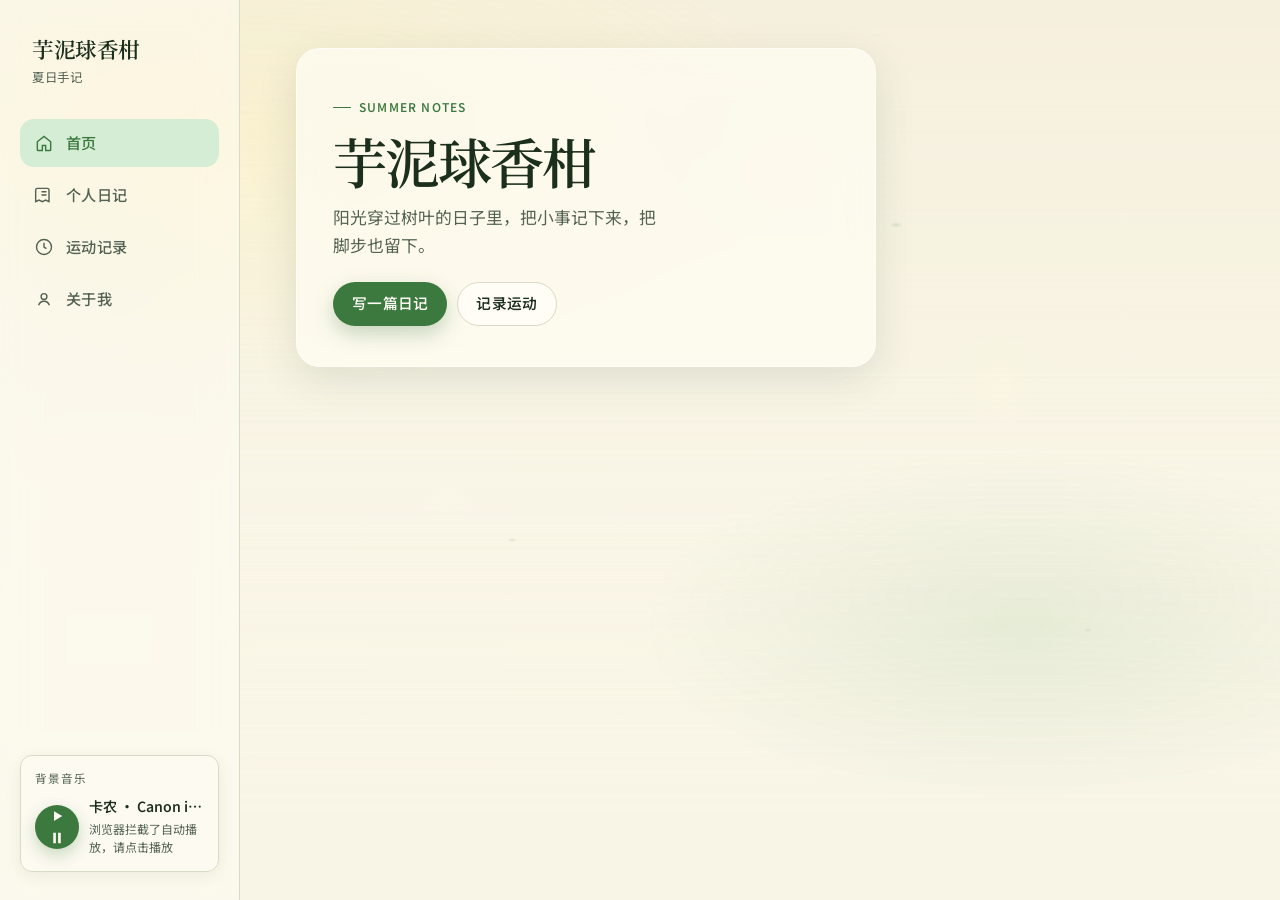
==== commit f08e9e9f: "Add files via upload" ====
--- a/index.html
+++ b/index.html
@@ -1,255 +1,1848 @@
 <!DOCTYPE html>
 <html lang="zh-CN">
 <head>
-  <meta charset="UTF-8">
-  <meta name="viewport" content="width=device-width, initial-scale=1.0, maximum-scale=5.0">
-  <meta name="description" content="芋泥球香柑的个人日记 · 记录被阳光亲吻过的瞬间">
-  <meta name="author" content="芋泥球香柑">
-  <title>芋泥球香柑 · 日记</title>
-
-  <!-- Favicon：极简叶子 -->
-  <link rel="icon" href="data:image/svg+xml,<svg xmlns='http://www.w3.org/2000/svg' viewBox='0 0 100 100'><path d='M50 20 Q30 40 30 60 Q30 80 50 80 Q70 80 70 60 Q70 40 50 20 Z' fill='%237a9a4a'/><path d='M50 30 L50 75' stroke='%23455d28' stroke-width='1.5' fill='none'/></svg>">
-
-  <!-- Fonts：衬线 + 无衬线，杂志感 -->
-  <link rel="preconnect" href="https://fonts.googleapis.com">
-  <link rel="preconnect" href="https://fonts.gstatic.com" crossorigin>
-  <link href="https://fonts.googleapis.com/css2?family=Noto+Serif+SC:wght@300;400;500;600&family=Noto+Sans+SC:wght@300;400;500&family=JetBrains+Mono:wght@300;400&display=swap" rel="stylesheet">
-
-  <link rel="stylesheet" href="css/style.css">
-
-  <!-- Markdown renderer -->
-  <script src="https://cdn.jsdelivr.net/npm/marked/marked.min.js"></script>
-  <script src="https://cdn.jsdelivr.net/npm/dompurify@3.0.6/dist/purify.min.js"></script>
+  <meta charset="UTF-8" />
+  <meta name="viewport" content="width=device-width, initial-scale=1, viewport-fit=cover" />
+  <title>芋泥球香柑 · 夏日手记</title>
+  <meta name="description" content="芋泥球香柑的夏日个人站 — 日记、运动与关于我" />
+  <link rel="preconnect" href="https://fonts.googleapis.com" />
+  <link rel="preconnect" href="https://fonts.gstatic.com" crossorigin />
+  <link href="https://fonts.googleapis.com/css2?family=Noto+Sans+SC:wght@400;500;600&family=Noto+Serif+SC:wght@500;600&display=swap" rel="stylesheet" />
+  <style>
+    :root {
+      --bg: oklch(0.97 0.02 95);
+      --surface: oklch(0.99 0.012 95 / 0.78);
+      --surface-solid: oklch(0.99 0.01 95);
+      --fg: oklch(0.28 0.04 145);
+      --muted: oklch(0.48 0.03 145);
+      --border: oklch(0.88 0.03 120);
+      --accent: oklch(0.52 0.11 145);
+      --accent-soft: oklch(0.92 0.04 145);
+      --warm: oklch(0.78 0.09 85);
+      --danger: oklch(0.55 0.16 25);
+      --success: oklch(0.58 0.12 150);
+      --shadow: 0 12px 40px oklch(0.35 0.04 145 / 0.12);
+      --shadow-sm: 0 4px 16px oklch(0.35 0.03 145 / 0.08);
+      --radius: 18px;
+      --radius-sm: 12px;
+      --nav-w: 240px;
+      --bottom-h: 68px;
+      --font-display: "Noto Serif SC", "Songti SC", Georgia, serif;
+      --font-body: "Noto Sans SC", "PingFang SC", "Microsoft YaHei", system-ui, sans-serif;
+      --font-mono: "JetBrains Mono", ui-monospace, monospace;
+      --ease: cubic-bezier(0.22, 1, 0.36, 1);
+    }
+
+    *, *::before, *::after { box-sizing: border-box; margin: 0; padding: 0; }
+    html { scroll-behavior: smooth; -webkit-text-size-adjust: 100%; }
+    body {
+      font-family: var(--font-body);
+      color: var(--fg);
+      background: var(--bg);
+      line-height: 1.55;
+      min-height: 100dvh;
+      overflow-x: hidden;
+      -webkit-font-smoothing: antialiased;
+    }
+    button, input, textarea, select { font: inherit; color: inherit; }
+    button { cursor: pointer; border: none; background: none; }
+    img, video { max-width: 100%; display: block; height: auto; }
+    a { color: inherit; text-decoration: none; }
+    :focus-visible { outline: 2px solid var(--accent); outline-offset: 3px; }
+    .sr-only {
+      position: absolute; width: 1px; height: 1px; padding: 0; margin: -1px;
+      overflow: hidden; clip: rect(0,0,0,0); border: 0;
+    }
+
+    /* —— Immersive summer stage —— */
+    .stage {
+      position: fixed; inset: 0; z-index: 0; overflow: hidden; pointer-events: none;
+    }
+    .stage-bg {
+      position: absolute; inset: -8%;
+      background:
+        linear-gradient(180deg, oklch(0.92 0.04 95 / 0.35) 0%, oklch(0.97 0.02 95 / 0.72) 55%, var(--bg) 100%),
+        url("assets/summer-bg.jpg") center / cover no-repeat;
+      transform: translate3d(0, 0, 0) scale(1.06);
+      will-change: transform;
+      transition: transform 0.6s var(--ease);
+    }
+    .stage-overlay {
+      position: absolute; inset: 0;
+      background:
+        radial-gradient(ellipse 80% 50% at 20% 15%, oklch(0.95 0.08 95 / 0.35), transparent 55%),
+        radial-gradient(ellipse 60% 40% at 80% 70%, oklch(0.75 0.08 145 / 0.18), transparent 50%),
+        linear-gradient(180deg, transparent 40%, var(--bg) 92%);
+    }
+    .light-spots {
+      position: absolute; inset: 0;
+      background-image:
+        radial-gradient(circle 80px at 18% 22%, oklch(0.98 0.06 95 / 0.45), transparent 70%),
+        radial-gradient(circle 50px at 62% 18%, oklch(0.97 0.05 90 / 0.35), transparent 70%),
+        radial-gradient(circle 70px at 78% 42%, oklch(0.96 0.06 100 / 0.3), transparent 70%),
+        radial-gradient(circle 40px at 35% 55%, oklch(0.97 0.05 95 / 0.28), transparent 70%);
+      animation: drift 28s ease-in-out infinite alternate;
+      mix-blend-mode: soft-light;
+    }
+    .leaf-drift {
+      position: absolute; inset: 0; opacity: 0.35;
+      background-image:
+        radial-gradient(ellipse 6px 3px at 12% 30%, oklch(0.55 0.12 145 / 0.5), transparent),
+        radial-gradient(ellipse 5px 2px at 40% 60%, oklch(0.5 0.1 140 / 0.4), transparent),
+        radial-gradient(ellipse 7px 3px at 70% 25%, oklch(0.58 0.11 150 / 0.45), transparent),
+        radial-gradient(ellipse 4px 2px at 85% 70%, oklch(0.52 0.1 145 / 0.35), transparent);
+      animation: leaf-sway 18s ease-in-out infinite alternate;
+    }
+    @keyframes drift {
+      from { transform: translate3d(-1.5%, -1%, 0) scale(1); }
+      to { transform: translate3d(2%, 1.5%, 0) scale(1.04); }
+    }
+    @keyframes leaf-sway {
+      from { transform: translate3d(0, 0, 0) rotate(0deg); }
+      to { transform: translate3d(2%, 1%, 0) rotate(1.5deg); }
+    }
+
+    /* —— Shell —— */
+    .app {
+      position: relative; z-index: 1;
+      display: grid;
+      grid-template-columns: 1fr;
+      min-height: 100dvh;
+    }
+    .sidebar {
+      display: none;
+      flex-direction: column;
+      gap: 8px;
+      padding: 28px 20px;
+      border-right: 1px solid var(--border);
+      background: oklch(0.99 0.01 95 / 0.55);
+      backdrop-filter: blur(18px) saturate(1.2);
+      -webkit-backdrop-filter: blur(18px) saturate(1.2);
+      position: sticky; top: 0; height: 100dvh;
+    }
+    .brand {
+      padding: 8px 12px 24px;
+    }
+    .brand-mark {
+      font-family: var(--font-display);
+      font-size: 1.35rem;
+      font-weight: 600;
+      letter-spacing: -0.02em;
+      line-height: 1.2;
+    }
+    .brand-sub {
+      margin-top: 6px;
+      font-size: 0.78rem;
+      color: var(--muted);
+      letter-spacing: 0.06em;
+      text-transform: uppercase;
+    }
+    .nav-list { display: flex; flex-direction: column; gap: 4px; flex: 1; }
+    .nav-item {
+      display: flex; align-items: center; gap: 12px;
+      padding: 12px 14px;
+      border-radius: 14px;
+      color: var(--muted);
+      font-weight: 500;
+      font-size: 0.95rem;
+      letter-spacing: 0.02em;
+      transition: background 0.2s var(--ease), color 0.2s var(--ease), transform 0.15s var(--ease);
+      min-height: 48px;
+    }
+    .nav-item svg { width: 20px; height: 20px; flex-shrink: 0; stroke-width: 1.7; }
+    .nav-item:hover { background: oklch(0.95 0.02 120 / 0.7); color: var(--fg); }
+    .nav-item.is-active {
+      background: var(--accent-soft);
+      color: var(--accent);
+    }
+    .nav-item:active { transform: scale(0.98); }
+
+    .music-dock {
+      margin-top: auto;
+      padding: 14px;
+      border-radius: var(--radius-sm);
+      background: var(--surface);
+      border: 1px solid var(--border);
+      box-shadow: var(--shadow-sm);
+    }
+    .music-title {
+      font-size: 0.72rem;
+      letter-spacing: 0.08em;
+      text-transform: uppercase;
+      color: var(--muted);
+      margin-bottom: 8px;
+    }
+    .music-row {
+      display: flex; align-items: center; gap: 10px;
+    }
+    .music-btn {
+      width: 44px; height: 44px; border-radius: 50%;
+      display: grid; place-items: center;
+      background: var(--accent);
+      color: oklch(0.99 0.01 95);
+      box-shadow: 0 6px 16px oklch(0.52 0.11 145 / 0.28);
+      transition: transform 0.15s var(--ease), filter 0.15s;
+      flex-shrink: 0;
+    }
+    .music-btn:hover { filter: brightness(1.05); }
+    .music-btn:active { transform: scale(0.95); }
+    .music-btn svg { width: 18px; height: 18px; }
+    .music-meta { min-width: 0; flex: 1; }
+    .music-name {
+      font-size: 0.88rem; font-weight: 550; white-space: nowrap;
+      overflow: hidden; text-overflow: ellipsis;
+    }
+    .music-hint { font-size: 0.75rem; color: var(--muted); margin-top: 2px; }
+
+    .main {
+      min-width: 0;
+      padding: 0 0 calc(var(--bottom-h) + 20px);
+    }
+
+    /* —— Bottom nav (mobile) —— */
+    .bottom-nav {
+      position: fixed; left: 0; right: 0; bottom: 0; z-index: 40;
+      display: grid; grid-template-columns: repeat(4, 1fr);
+      height: calc(var(--bottom-h) + env(safe-area-inset-bottom, 0px));
+      padding-bottom: env(safe-area-inset-bottom, 0px);
+      background: oklch(0.99 0.01 95 / 0.88);
+      backdrop-filter: blur(20px) saturate(1.3);
+      -webkit-backdrop-filter: blur(20px) saturate(1.3);
+      border-top: 1px solid var(--border);
+      box-shadow: 0 -8px 30px oklch(0.35 0.03 145 / 0.06);
+    }
+    .bottom-nav .nav-item {
+      flex-direction: column; gap: 4px; justify-content: center;
+      border-radius: 0; padding: 8px 4px; font-size: 0.68rem;
+      min-height: var(--bottom-h);
+      letter-spacing: 0.02em;
+    }
+    .bottom-nav .nav-item svg { width: 22px; height: 22px; }
+
+    /* —— Floating music (mobile) —— */
+    .fab-music {
+      position: fixed; right: 16px; bottom: calc(var(--bottom-h) + 18px + env(safe-area-inset-bottom, 0px));
+      z-index: 35;
+      width: 52px; height: 52px; border-radius: 50%;
+      display: grid; place-items: center;
+      background: var(--accent);
+      color: oklch(0.99 0.01 95);
+      box-shadow: 0 10px 28px oklch(0.52 0.11 145 / 0.35);
+      transition: transform 0.2s var(--ease);
+    }
+    .fab-music:active { transform: scale(0.94); }
+    .fab-music svg { width: 22px; height: 22px; }
+    .fab-music.is-muted { background: var(--muted); box-shadow: var(--shadow-sm); }
+
+    /* —— Views —— */
+    .view { display: none; animation: fade-up 0.4s var(--ease); }
+    .view.is-active { display: block; }
+    @keyframes fade-up {
+      from { opacity: 0; transform: translateY(10px); }
+      to { opacity: 1; transform: none; }
+    }
+
+    /* —— Home —— */
+    .home {
+      min-height: 100dvh;
+      display: flex; flex-direction: column; justify-content: flex-end;
+      padding: 32px 22px 40px;
+      position: relative;
+    }
+    .home-hero {
+      max-width: 560px;
+      padding: 28px 24px;
+      border-radius: 24px;
+      background: var(--surface);
+      border: 1px solid oklch(1 0 0 / 0.45);
+      backdrop-filter: blur(22px) saturate(1.25);
+      -webkit-backdrop-filter: blur(22px) saturate(1.25);
+      box-shadow: var(--shadow);
+    }
+    .eyebrow {
+      display: inline-flex; align-items: center; gap: 8px;
+      font-size: 0.75rem; font-weight: 550;
+      letter-spacing: 0.1em; text-transform: uppercase;
+      color: var(--accent);
+      margin-bottom: 14px;
+    }
+    .eyebrow::before {
+      content: ""; width: 18px; height: 1.5px; background: currentColor; border-radius: 2px;
+    }
+    .home-title {
+      font-family: var(--font-display);
+      font-size: clamp(2.2rem, 8vw, 3.4rem);
+      font-weight: 600;
+      letter-spacing: -0.03em;
+      line-height: 1.1;
+    }
+    .home-sign {
+      margin-top: 14px;
+      font-size: 1.05rem;
+      color: var(--muted);
+      max-width: 36ch;
+      line-height: 1.65;
+    }
+    .home-actions {
+      display: flex; flex-wrap: wrap; gap: 10px; margin-top: 22px;
+    }
+    .btn {
+      display: inline-flex; align-items: center; justify-content: center; gap: 8px;
+      min-height: 44px; padding: 0 18px;
+      border-radius: 999px;
+      font-weight: 550; font-size: 0.92rem;
+      letter-spacing: 0.02em;
+      transition: transform 0.15s var(--ease), background 0.2s, box-shadow 0.2s, color 0.2s;
+      border: 1px solid transparent;
+    }
+    .btn:active { transform: scale(0.97); }
+    .btn-primary {
+      background: var(--accent); color: oklch(0.99 0.01 95);
+      box-shadow: 0 8px 20px oklch(0.52 0.11 145 / 0.28);
+    }
+    .btn-primary:hover { filter: brightness(1.05); }
+    .btn-ghost {
+      background: oklch(1 0 0 / 0.45);
+      border-color: var(--border);
+      color: var(--fg);
+    }
+    .btn-ghost:hover { background: oklch(1 0 0 / 0.7); }
+    .btn-danger {
+      background: oklch(0.95 0.03 25); color: var(--danger);
+      border-color: oklch(0.88 0.05 25);
+    }
+    .btn-sm { min-height: 36px; padding: 0 12px; font-size: 0.82rem; }
+    .btn-icon {
+      width: 40px; height: 40px; min-height: 40px; padding: 0;
+      border-radius: 12px;
+      display: grid; place-items: center;
+      color: var(--muted);
+      background: transparent;
+    }
+    .btn-icon:hover { background: oklch(0.95 0.02 120); color: var(--fg); }
+    .btn-icon svg { width: 18px; height: 18px; stroke-width: 1.7; }
+
+    /* —— Page chrome —— */
+    .page {
+      max-width: 820px;
+      margin: 0 auto;
+      padding: 28px 18px 32px;
+    }
+    .page-head {
+      display: flex; align-items: flex-start; justify-content: space-between;
+      gap: 16px; margin-bottom: 22px; flex-wrap: wrap;
+    }
+    .page-title {
+      font-family: var(--font-display);
+      font-size: clamp(1.7rem, 4vw, 2.1rem);
+      font-weight: 600;
+      letter-spacing: -0.02em;
+      line-height: 1.15;
+    }
+    .page-desc {
+      margin-top: 8px; color: var(--muted); font-size: 0.95rem; max-width: 42ch;
+    }
+
+    .card {
+      background: var(--surface);
+      border: 1px solid var(--border);
+      border-radius: var(--radius);
+      backdrop-filter: blur(16px);
+      -webkit-backdrop-filter: blur(16px);
+      box-shadow: var(--shadow-sm);
+    }
+
+    /* —— Forms —— */
+    .field { display: flex; flex-direction: column; gap: 6px; }
+    .field label {
+      font-size: 0.78rem; font-weight: 550; color: var(--muted);
+      letter-spacing: 0.04em;
+    }
+    .field input, .field textarea, .field select {
+      width: 100%;
+      min-height: 44px;
+      padding: 10px 14px;
+      border-radius: var(--radius-sm);
+      border: 1px solid var(--border);
+      background: oklch(1 0 0 / 0.65);
+      transition: border-color 0.15s, box-shadow 0.15s;
+    }
+    .field textarea { min-height: 110px; resize: vertical; line-height: 1.55; }
+    .field input:focus, .field textarea:focus, .field select:focus {
+      outline: none;
+      border-color: oklch(0.7 0.08 145);
+      box-shadow: 0 0 0 3px oklch(0.85 0.05 145 / 0.45);
+    }
+    .field-row {
+      display: grid; gap: 12px;
+      grid-template-columns: 1fr;
+    }
+    .composer {
+      padding: 18px;
+      margin-bottom: 18px;
+    }
+    .composer-head {
+      display: flex; align-items: center; justify-content: space-between;
+      gap: 12px; margin-bottom: 14px;
+    }
+    .composer-title {
+      font-weight: 600; font-size: 0.95rem;
+    }
+    .composer-grid {
+      display: grid; gap: 12px;
+    }
+    .media-row {
+      display: flex; flex-wrap: wrap; gap: 10px; align-items: center;
+    }
+    .file-btn {
+      position: relative; overflow: hidden;
+    }
+    .file-btn input {
+      position: absolute; inset: 0; opacity: 0; cursor: pointer;
+    }
+    .previews {
+      display: grid;
+      grid-template-columns: repeat(auto-fill, minmax(96px, 1fr));
+      gap: 8px;
+      margin-top: 10px;
+    }
+    .preview-item {
+      position: relative;
+      aspect-ratio: 1;
+      border-radius: 12px;
+      overflow: hidden;
+      background: oklch(0.94 0.02 120);
+      border: 1px solid var(--border);
+    }
+    .preview-item img, .preview-item video {
+      width: 100%; height: 100%; object-fit: cover;
+    }
+    .preview-remove {
+      position: absolute; top: 4px; right: 4px;
+      width: 28px; height: 28px; border-radius: 50%;
+      background: oklch(0.2 0.02 145 / 0.65);
+      color: white;
+      display: grid; place-items: center;
+      font-size: 14px; line-height: 1;
+    }
+    .composer-actions {
+      display: flex; flex-wrap: wrap; gap: 8px; justify-content: flex-end; margin-top: 14px;
+    }
+
+    /* —— Diary list —— */
+    .list { display: flex; flex-direction: column; gap: 12px; }
+    .empty {
+      text-align: center; padding: 48px 20px; color: var(--muted);
+    }
+    .empty strong {
+      display: block; font-family: var(--font-display);
+      font-size: 1.15rem; color: var(--fg); margin-bottom: 8px; font-weight: 600;
+    }
+    .entry {
+      padding: 0; overflow: hidden;
+      transition: box-shadow 0.2s var(--ease);
+    }
+    .entry:hover { box-shadow: var(--shadow); }
+    .entry-head {
+      display: flex; align-items: flex-start; gap: 12px;
+      padding: 16px 16px 12px;
+      width: 100%; text-align: left;
+      cursor: pointer;
+    }
+    .entry-date {
+      font-family: var(--font-mono);
+      font-size: 0.75rem;
+      color: var(--muted);
+      letter-spacing: 0.02em;
+      white-space: nowrap;
+      padding-top: 4px;
+      min-width: 5.5rem;
+    }
+    .entry-main { flex: 1; min-width: 0; }
+    .entry-title {
+      font-weight: 600; font-size: 1.02rem;
+      letter-spacing: -0.01em;
+      line-height: 1.35;
+    }
+    .entry-snippet {
+      margin-top: 4px; color: var(--muted); font-size: 0.88rem;
+      display: -webkit-box; -webkit-line-clamp: 2; -webkit-box-orient: vertical;
+      overflow: hidden;
+    }
+    .entry-tools {
+      display: flex; gap: 2px; flex-shrink: 0;
+    }
+    .entry-body {
+      display: none;
+      padding: 0 16px 16px;
+      border-top: 1px solid transparent;
+    }
+    .entry.is-open .entry-body {
+      display: block;
+      border-top-color: var(--border);
+      padding-top: 14px;
+    }
+    .entry-content {
+      white-space: pre-wrap;
+      font-size: 0.95rem;
+      line-height: 1.65;
+      max-width: 65ch;
+    }
+    .entry-media {
+      display: grid;
+      grid-template-columns: repeat(auto-fill, minmax(140px, 1fr));
+      gap: 8px;
+      margin-top: 14px;
+    }
+    .entry-media img, .entry-media video {
+      width: 100%;
+      border-radius: 12px;
+      aspect-ratio: 4/3;
+      object-fit: cover;
+      background: oklch(0.94 0.02 120);
+    }
+    .mood-pill {
+      display: inline-flex; align-items: center; gap: 4px;
+      margin-top: 8px;
+      padding: 4px 10px;
+      border-radius: 999px;
+      background: var(--accent-soft);
+      color: var(--accent);
+      font-size: 0.75rem;
+      font-weight: 550;
+      letter-spacing: 0.02em;
+    }
+
+    /* —— Sport —— */
+    .timeline { position: relative; display: flex; flex-direction: column; gap: 14px; }
+    .timeline::before {
+      content: "";
+      position: absolute; left: 11px; top: 8px; bottom: 8px;
+      width: 2px; background: var(--border);
+    }
+    .sport-card {
+      position: relative;
+      margin-left: 32px;
+      padding: 16px;
+    }
+    .sport-card::before {
+      content: "";
+      position: absolute; left: -27px; top: 22px;
+      width: 12px; height: 12px; border-radius: 50%;
+      background: var(--accent);
+      box-shadow: 0 0 0 4px var(--accent-soft);
+    }
+    .sport-top {
+      display: flex; justify-content: space-between; gap: 12px; align-items: flex-start;
+    }
+    .sport-type {
+      font-weight: 600; font-size: 1.05rem; letter-spacing: -0.01em;
+    }
+    .sport-date {
+      font-family: var(--font-mono); font-size: 0.78rem; color: var(--muted);
+    }
+    .sport-stats {
+      display: grid;
+      grid-template-columns: repeat(2, 1fr);
+      gap: 10px;
+      margin-top: 14px;
+    }
+    .stat {
+      padding: 10px 12px;
+      border-radius: 12px;
+      background: oklch(0.97 0.015 120 / 0.7);
+    }
+    .stat-label {
+      font-size: 0.7rem; color: var(--muted);
+      letter-spacing: 0.04em; text-transform: uppercase;
+    }
+    .stat-value {
+      margin-top: 2px;
+      font-family: var(--font-mono);
+      font-size: 1.05rem;
+      font-weight: 550;
+      letter-spacing: -0.01em;
+    }
+    .stars {
+      display: inline-flex; gap: 2px; color: var(--warm);
+      font-size: 0.95rem; letter-spacing: 0.02em;
+    }
+    .range-wrap { display: flex; align-items: center; gap: 12px; }
+    .range-wrap input[type="range"] { flex: 1; accent-color: var(--accent); }
+    .range-val {
+      font-family: var(--font-mono); font-size: 0.9rem; min-width: 1.5rem; text-align: right;
+    }
+
+    /* —— About —— */
+    .about-card {
+      padding: 28px 22px;
+      display: grid; gap: 22px;
+    }
+    .about-top {
+      display: flex; flex-direction: column; align-items: center; text-align: center; gap: 14px;
+    }
+    .avatar-wrap {
+      position: relative;
+      width: 112px; height: 112px;
+    }
+    .avatar {
+      width: 112px; height: 112px; border-radius: 50%;
+      object-fit: cover;
+      border: 3px solid oklch(1 0 0 / 0.8);
+      box-shadow: var(--shadow);
+      background: oklch(0.94 0.02 120);
+    }
+    .avatar-edit {
+      position: absolute; right: 2px; bottom: 2px;
+      width: 36px; height: 36px; border-radius: 50%;
+      background: var(--accent); color: white;
+      display: grid; place-items: center;
+      box-shadow: var(--shadow-sm);
+      overflow: hidden;
+    }
+    .avatar-edit input { position: absolute; inset: 0; opacity: 0; cursor: pointer; }
+    .avatar-edit svg { width: 16px; height: 16px; }
+    .about-name {
+      font-family: var(--font-display);
+      font-size: 1.6rem; font-weight: 600;
+      letter-spacing: -0.02em;
+      min-width: 8ch;
+      border-radius: 8px;
+      padding: 4px 8px;
+    }
+    .about-name:hover, .about-name:focus {
+      background: oklch(0.95 0.02 120 / 0.6);
+      outline: none;
+    }
+    .about-bio {
+      width: 100%;
+      max-width: 48ch;
+      margin: 0 auto;
+      padding: 14px 16px;
+      border-radius: var(--radius-sm);
+      border: 1px dashed transparent;
+      color: var(--muted);
+      line-height: 1.7;
+      text-align: left;
+      white-space: pre-wrap;
+    }
+    .about-bio:hover, .about-bio:focus {
+      border-color: var(--border);
+      background: oklch(1 0 0 / 0.4);
+      outline: none;
+      color: var(--fg);
+    }
+    .about-tags {
+      display: flex; flex-wrap: wrap; gap: 8px; justify-content: center;
+    }
+    .tag {
+      padding: 6px 12px;
+      border-radius: 999px;
+      background: var(--accent-soft);
+      color: var(--accent);
+      font-size: 0.8rem;
+      font-weight: 550;
+      letter-spacing: 0.02em;
+    }
+    .about-note {
+      font-size: 0.82rem; color: var(--muted); text-align: center;
+    }
+
+    /* —— Toast —— */
+    .toast-host {
+      position: fixed; left: 50%; bottom: calc(var(--bottom-h) + 28px + env(safe-area-inset-bottom, 0px));
+      transform: translateX(-50%);
+      z-index: 50;
+      display: flex; flex-direction: column; gap: 8px;
+      pointer-events: none; width: min(90vw, 360px);
+    }
+    .toast {
+      padding: 12px 16px;
+      border-radius: 14px;
+      background: oklch(0.25 0.03 145 / 0.92);
+      color: oklch(0.98 0.01 95);
+      font-size: 0.88rem;
+      text-align: center;
+      box-shadow: var(--shadow);
+      animation: toast-in 0.3s var(--ease);
+    }
+    @keyframes toast-in {
+      from { opacity: 0; transform: translateY(8px); }
+      to { opacity: 1; transform: none; }
+    }
+
+    /* —— Inline edit —— */
+    [contenteditable="true"] { cursor: text; }
+    .editable-hint::after {
+      content: "点击编辑";
+      margin-left: 8px;
+      font-size: 0.72rem;
+      color: var(--muted);
+      font-weight: 400;
+      letter-spacing: 0.02em;
+      opacity: 0;
+      transition: opacity 0.2s;
+    }
+    .editable-hint:hover::after { opacity: 1; }
+
+    /* —— Desktop —— */
+    @media (min-width: 900px) {
+      .app { grid-template-columns: var(--nav-w) 1fr; }
+      .sidebar { display: flex; }
+      .bottom-nav, .fab-music { display: none; }
+      .main { padding: 0; }
+      .toast-host { bottom: 28px; left: calc(50% + var(--nav-w) / 2); }
+      .home {
+        min-height: 100dvh;
+        padding: 48px 56px 64px;
+        justify-content: center;
+      }
+      .home-hero { padding: 40px 36px; max-width: 580px; }
+      .page { padding: 40px 40px 56px; }
+      .field-row { grid-template-columns: 1fr 1fr; }
+      .field-row.three { grid-template-columns: repeat(3, 1fr); }
+      .sport-stats { grid-template-columns: repeat(4, 1fr); }
+      .about-card { padding: 40px; }
+      .about-top { flex-direction: row; text-align: left; align-items: center; gap: 28px; }
+      .about-bio { margin: 0; max-width: none; }
+      .about-tags { justify-content: flex-start; }
+      .about-name-wrap { flex: 1; }
+      .timeline::before { left: 15px; }
+      .sport-card { margin-left: 40px; }
+      .sport-card::before { left: -31px; width: 14px; height: 14px; }
+    }
+
+    @media (min-width: 1200px) {
+      .page { max-width: 880px; }
+    }
+
+    @media (prefers-reduced-motion: reduce) {
+      *, *::before, *::after {
+        animation-duration: 0.01ms !important;
+        animation-iteration-count: 1 !important;
+        transition-duration: 0.01ms !important;
+      }
+    }
+  </style>
 </head>
 <body>
-
-  <!-- Loading -->
-  <div id="loading-screen" class="loading-screen">
-    <div class="loading-mark">芋泥球香柑</div>
-    <div class="loading-bar"></div>
+  <!-- Immersive summer backdrop -->
+  <div class="stage" aria-hidden="true" data-od-id="stage">
+    <div class="stage-bg" id="stageBg"></div>
+    <div class="stage-overlay"></div>
+    <div class="light-spots"></div>
+    <div class="leaf-drift"></div>
   </div>
 
-  <!-- Navigation -->
-  <nav id="navbar" class="nav">
-    <div class="nav-inner">
-      <a href="#/" class="nav-logo">芋泥球香柑<span class="dot">·</span>日记</a>
-      <ul class="nav-menu" id="nav-menu">
-        <li><a href="#/" class="nav-link" data-route="/">首页</a></li>
-        <li><a href="#/tags" class="nav-link" data-route="/tags">标签</a></li>
-        <li><a href="#/about" class="nav-link" data-route="/about">关于</a></li>
-        <li><a href="#/editor" class="nav-link" data-route="/editor">写日记</a></li>
-      </ul>
-      <button class="nav-toggle" id="nav-toggle" aria-label="菜单">
-        <span></span><span></span><span></span>
-      </button>
-    </div>
-  </nav>
-
-  <!-- Main Content -->
-  <main id="app" class="app">
-
-    <!-- Home View -->
-    <section id="view-home" class="view view-active">
-      <div class="hero">
-        <div class="hero-eyebrow">SUMMER · 2026 · PERSONAL JOURNAL</div>
-        <h1 class="hero-title">记录<span class="sep">·</span>被阳光亲吻过的<span class="sep">·</span>瞬间</h1>
-        <p class="hero-subtitle">Summer · Breeze · Green Foliage</p>
-        <p class="hero-poem">栀子比众木，人间诚未多</p>
-        <div class="hero-divider"></div>
+  <div class="app" data-od-id="app-shell">
+    <!-- Desktop sidebar -->
+    <aside class="sidebar" data-od-id="sidebar" aria-label="主导航">
+      <div class="brand" data-od-id="brand">
+        <div class="brand-mark">芋泥球香柑</div>
+        <div class="brand-sub">夏日手记</div>
       </div>
-
-      <div class="section">
-        <div class="search-box">
-          <span class="search-icon">⌕</span>
-          <input type="text" id="search-input" class="search-input" placeholder="搜索日记……">
-        </div>
-        <div class="tag-cloud" id="tag-filter">
-          <button class="tag-chip active" data-tag="all">全部</button>
-        </div>
-        <div class="diary-grid" id="diary-list"></div>
-        <div class="empty-state" id="empty-state" style="display:none">
-          <p>还没有日记</p>
-        </div>
-      </div>
-    </section>
-
-    <!-- Diary Detail View -->
-    <section id="view-diary" class="view">
-      <article class="diary-detail" id="diary-detail"></article>
-    </section>
-
-    <!-- Tags View -->
-    <section id="view-tags" class="view">
-      <div class="section">
-        <div class="section-head">
-          <div class="section-eyebrow">TAGS</div>
-          <h2 class="section-title">标签云</h2>
-          <div class="section-divider"></div>
-        </div>
-        <div class="tag-cloud" id="tag-cloud"></div>
-      </div>
-    </section>
-
-    <!-- About View -->
-    <section id="view-about" class="view">
-      <div class="about-scene">
-        <div class="about-sunlight"></div>
-        <div class="about-leaves">
-          <div class="leaf l-1"></div>
-          <div class="leaf l-2"></div>
-          <div class="leaf l-3"></div>
-          <div class="leaf l-4"></div>
-          <div class="leaf l-5"></div>
-          <div class="leaf l-6"></div>
-        </div>
-        <div class="about-blossoms">
-          <div class="bloom"></div>
-          <div class="bloom"></div>
-          <div class="bloom"></div>
-          <div class="bloom"></div>
-          <div class="bloom"></div>
-          <div class="bloom"></div>
-          <div class="bloom"></div>
-        </div>
-        <div class="about-moss-wall"></div>
-        <div class="about-content">
-          <div class="eyebrow">ABOUT</div>
-          <h2>关于这里</h2>
-          <p>你好，我是<strong>芋泥球香柑</strong>。</p>
-          <p>这是一座小小的园子，种满六月的绿荫，记下被阳光亲吻过的每一个瞬间。</p>
-          <p>欢迎路过，请随意坐。</p>
-          <div class="signature">— 芋泥球香柑 · 二〇二六夏</div>
-        </div>
-      </div>
-
-      <!-- Visitor / Guestbook -->
-      <div class="section">
-        <div class="section-head">
-          <div class="section-eyebrow">GUESTBOOK</div>
-          <h2 class="section-title">访客留名</h2>
-          <div class="section-divider"></div>
-          <p style="margin-top:1rem; color:var(--ink-faded); font-size:0.875rem;">留下你的足迹，让我知道你来过</p>
-        </div>
-        <div class="visitor-panel">
-          <div class="visitor-stats">
-            <div class="stat-card">
-              <div class="stat-num" id="stat-visitors">0</div>
-              <div class="stat-label">位访客</div>
-            </div>
-            <div class="stat-card">
-              <div class="stat-num" id="stat-diaries">0</div>
-              <div class="stat-label">篇日记</div>
-            </div>
-            <div class="stat-card">
-              <div class="stat-num" id="stat-tags">0</div>
-              <div class="stat-label">个标签</div>
-            </div>
-          </div>
-          <div class="visitor-form">
-            <h3>写下你的话</h3>
-            <div class="form-row">
-              <input type="text" id="guest-name" class="form-input" placeholder="你的昵称" maxlength="20">
-            </div>
-            <textarea id="guest-message" class="form-textarea" placeholder="留句话吧……" maxlength="200"></textarea>
-            <button class="btn btn-primary" id="guest-submit">留下足迹</button>
-          </div>
-          <div class="visitor-list">
-            <h3>最近的足迹</h3>
-            <div id="guestbook-list"></div>
+      <nav class="nav-list" id="sideNav">
+        <button type="button" class="nav-item is-active" data-view="home" data-od-id="nav-home">
+          <svg viewBox="0 0 24 24" fill="none" stroke="currentColor"><path d="M4 10.5 12 4l8 6.5V20a1 1 0 0 1-1 1h-5v-6H10v6H5a1 1 0 0 1-1-1v-9.5z"/></svg>
+          首页
+        </button>
+        <button type="button" class="nav-item" data-view="diary" data-od-id="nav-diary">
+          <svg viewBox="0 0 24 24" fill="none" stroke="currentColor"><path d="M6 4h10a2 2 0 0 1 2 2v14l-4-2-4 2-4-2-4 2V6a2 2 0 0 1 2-2z"/><path d="M9 8h6M9 12h6"/></svg>
+          个人日记
+        </button>
+        <button type="button" class="nav-item" data-view="sport" data-od-id="nav-sport">
+          <svg viewBox="0 0 24 24" fill="none" stroke="currentColor"><circle cx="12" cy="12" r="9"/><path d="M12 7v5l3 2"/></svg>
+          运动记录
+        </button>
+        <button type="button" class="nav-item" data-view="about" data-od-id="nav-about">
+          <svg viewBox="0 0 24 24" fill="none" stroke="currentColor"><circle cx="12" cy="9" r="3.5"/><path d="M5.5 19.5c1.2-3.2 3.6-4.8 6.5-4.8s5.3 1.6 6.5 4.8"/></svg>
+          关于我
+        </button>
+      </nav>
+      <div class="music-dock" data-od-id="music-dock">
+        <div class="music-title">背景音乐</div>
+        <div class="music-row">
+          <button type="button" class="music-btn" id="musicToggle" aria-label="播放或暂停音乐" data-od-id="music-toggle">
+            <svg id="iconPlay" viewBox="0 0 24 24" fill="currentColor"><path d="M8 5.5v13l11-6.5L8 5.5z"/></svg>
+            <svg id="iconPause" viewBox="0 0 24 24" fill="currentColor" hidden><path d="M7 5h3.5v14H7V5zm6.5 0H17v14h-3.5V5z"/></svg>
+          </button>
+          <div class="music-meta">
+            <div class="music-name">卡农 · Canon in D</div>
+            <div class="music-hint" id="musicHint">轻触播放 · 音量适中</div>
           </div>
         </div>
       </div>
-    </section>
-
-    <!-- Editor View -->
-    <section id="view-editor" class="view">
-      <div class="section">
-        <div class="section-head">
-          <div class="section-eyebrow">EDITOR</div>
-          <h2 class="section-title">写日记</h2>
-          <div class="section-divider"></div>
-          <p style="margin-top:1rem; color:var(--ink-faded); font-size:0.875rem;">在这里写下今天的故事，保存后会出现在首页列表</p>
+    </aside>
+
+    <main class="main" id="main" data-od-id="main">
+      <!-- HOME -->
+      <section class="view is-active home" id="view-home" data-od-id="view-home" aria-label="首页">
+        <div class="home-hero" data-od-id="home-hero">
+          <div class="eyebrow">Summer Notes</div>
+          <h1 class="home-title" data-od-id="home-title">芋泥球香柑</h1>
+          <p class="home-sign" data-od-id="home-sign">阳光穿过树叶的日子里，把小事记下来，把脚步也留下。</p>
+          <div class="home-actions">
+            <button type="button" class="btn btn-primary" data-go="diary" data-od-id="cta-diary">写一篇日记</button>
+            <button type="button" class="btn btn-ghost" data-go="sport" data-od-id="cta-sport">记录运动</button>
+          </div>
         </div>
-        <div class="editor-wrap">
-          <div id="editor-warning" class="visitor-form" style="display:none">
-            <h3>提示</h3>
-            <p style="font-size:0.875rem; color:var(--ink-soft); line-height:1.7;">在线保存到 GitHub 需要配置 Token。<button class="btn" id="show-token-config" style="margin-left:0.5rem;">配置 Token</button></p>
+      </section>
+
+      <!-- DIARY -->
+      <section class="view page" id="view-diary" data-od-id="view-diary" aria-label="个人日记" hidden>
+        <header class="page-head">
+          <div>
+            <h2 class="page-title" data-od-id="diary-title">个人日记</h2>
+            <p class="page-desc">像备忘录一样点开就能写，图片与短视频可本地预览。</p>
           </div>
-          <div id="token-config" class="visitor-form" style="display:none">
-            <h3>GitHub 配置</h3>
-            <input type="text" id="cfg-owner" class="form-input" placeholder="GitHub 用户名" style="margin-bottom:0.5rem;">
-            <input type="text" id="cfg-repo" class="form-input" placeholder="仓库名" style="margin-bottom:0.5rem;">
-            <input type="text" id="cfg-branch" class="form-input" placeholder="分支名" value="main" style="margin-bottom:0.5rem;">
-            <input type="password" id="cfg-token" class="form-input" placeholder="Personal Access Token (需 repo 权限)" style="margin-bottom:0.75rem;">
-            <div class="editor-actions">
-              <button class="btn btn-primary" id="save-config">保存配置</button>
-              <button class="btn" id="cancel-config">取消</button>
+          <button type="button" class="btn btn-primary" id="diaryNewBtn" data-od-id="diary-new">新建日记</button>
+        </header>
+
+        <div class="card composer" id="diaryComposer" hidden data-od-id="diary-composer">
+          <div class="composer-head">
+            <div class="composer-title" id="diaryComposerTitle">新日记</div>
+            <button type="button" class="btn-icon" id="diaryComposerClose" aria-label="收起编辑">
+              <svg viewBox="0 0 24 24" fill="none" stroke="currentColor"><path d="M6 6l12 12M18 6L6 18"/></svg>
+            </button>
+          </div>
+          <div class="composer-grid">
+            <div class="field-row">
+              <div class="field">
+                <label for="diaryDate">日期</label>
+                <input type="date" id="diaryDate" />
+              </div>
+              <div class="field">
+                <label for="diaryTitle">标题</label>
+                <input type="text" id="diaryTitle" placeholder="今天的小标题" maxlength="80" />
+              </div>
+            </div>
+            <div class="field">
+              <label for="diaryBody">正文</label>
+              <textarea id="diaryBody" placeholder="写点什么… 阳光、风、或一句随想"></textarea>
+            </div>
+            <div class="media-row">
+              <label class="btn btn-ghost btn-sm file-btn">
+                添加图片
+                <input type="file" id="diaryImages" accept="image/*" multiple />
+              </label>
+              <label class="btn btn-ghost btn-sm file-btn">
+                添加短视频
+                <input type="file" id="diaryVideos" accept="video/*" multiple />
+              </label>
+            </div>
+            <div class="previews" id="diaryPreviews"></div>
+            <div class="composer-actions">
+              <button type="button" class="btn btn-ghost" id="diaryCancel">取消</button>
+              <button type="button" class="btn btn-primary" id="diarySave" data-od-id="diary-save">保存</button>
             </div>
           </div>
-          <input type="text" id="edit-title" class="editor-input title" placeholder="日记标题">
-          <div class="form-row">
-            <input type="date" id="edit-date" class="form-input">
-            <input type="text" id="edit-tags" class="form-input" placeholder="标签（用逗号分隔）">
+        </div>
+
+        <div class="list" id="diaryList" data-od-id="diary-list"></div>
+      </section>
+
+      <!-- SPORT -->
+      <section class="view page" id="view-sport" data-od-id="view-sport" aria-label="运动记录" hidden>
+        <header class="page-head">
+          <div>
+            <h2 class="page-title" data-od-id="sport-title">运动记录</h2>
+            <p class="page-desc">日期、类型、时长、距离、配速与心情，一笔写清。</p>
           </div>
-          <input type="text" id="edit-images" class="editor-input" placeholder="图片 URL（多个用逗号分隔，可选）">
-          <input type="text" id="edit-videos" class="editor-input" placeholder="视频 URL（多个用逗号分隔，可选）">
-          <div class="editor-area">
-            <textarea id="edit-content" class="editor-textarea" placeholder="在这里写下你的故事…… 支持 Markdown 格式"></textarea>
-            <div class="editor-preview" id="edit-preview">
-              <p style="color:var(--ink-light); font-style:italic;">预览区域</p>
+          <button type="button" class="btn btn-primary" id="sportNewBtn" data-od-id="sport-new">添加记录</button>
+        </header>
+
+        <div class="card composer" id="sportComposer" hidden data-od-id="sport-composer">
+          <div class="composer-head">
+            <div class="composer-title" id="sportComposerTitle">新运动</div>
+            <button type="button" class="btn-icon" id="sportComposerClose" aria-label="收起编辑">
+              <svg viewBox="0 0 24 24" fill="none" stroke="currentColor"><path d="M6 6l12 12M18 6L6 18"/></svg>
+            </button>
+          </div>
+          <div class="composer-grid">
+            <div class="field-row">
+              <div class="field">
+                <label for="sportDate">日期</label>
+                <input type="date" id="sportDate" />
+              </div>
+              <div class="field">
+                <label for="sportType">运动类型</label>
+                <select id="sportType">
+                  <option value="跑步">跑步</option>
+                  <option value="骑行">骑行</option>
+                  <option value="步行">步行</option>
+                  <option value="游泳">游泳</option>
+                  <option value="力量训练">力量训练</option>
+                  <option value="瑜伽">瑜伽</option>
+                  <option value="球类">球类</option>
+                  <option value="其他">其他</option>
+                </select>
+              </div>
+            </div>
+            <div class="field-row three">
+              <div class="field">
+                <label for="sportDuration">时长（分钟）</label>
+                <input type="number" id="sportDuration" min="0" step="1" placeholder="30" />
+              </div>
+              <div class="field">
+                <label for="sportDistance">距离（公里）</label>
+                <input type="number" id="sportDistance" min="0" step="0.01" placeholder="5.0" />
+              </div>
+              <div class="field">
+                <label for="sportPace">配速</label>
+                <input type="text" id="sportPace" placeholder="例如 5'40&quot;/km" />
+              </div>
+            </div>
+            <div class="field">
+              <label for="sportMood">心情评分</label>
+              <div class="range-wrap">
+                <input type="range" id="sportMood" min="1" max="5" step="1" value="4" />
+                <span class="range-val" id="sportMoodVal">4</span>
+              </div>
+            </div>
+            <div class="field">
+              <label for="sportNote">备注</label>
+              <textarea id="sportNote" placeholder="今天的状态、路线或感受（可选）"></textarea>
+            </div>
+            <div class="media-row">
+              <label class="btn btn-ghost btn-sm file-btn">
+                截图 / 照片
+                <input type="file" id="sportImages" accept="image/*" multiple />
+              </label>
+              <label class="btn btn-ghost btn-sm file-btn">
+                视频
+                <input type="file" id="sportVideos" accept="video/*" multiple />
+              </label>
+            </div>
+            <div class="previews" id="sportPreviews"></div>
+            <div class="composer-actions">
+              <button type="button" class="btn btn-ghost" id="sportCancel">取消</button>
+              <button type="button" class="btn btn-primary" id="sportSave" data-od-id="sport-save">保存</button>
             </div>
           </div>
-          <div class="editor-actions">
-            <button class="btn btn-primary" id="btn-save-diary">保存日记</button>
-            <button class="btn" id="btn-clear-diary">清空</button>
+        </div>
+
+        <div class="timeline" id="sportList" data-od-id="sport-list"></div>
+      </section>
+
+      <!-- ABOUT -->
+      <section class="view page" id="view-about" data-od-id="view-about" aria-label="关于我" hidden>
+        <header class="page-head">
+          <div>
+            <h2 class="page-title" data-od-id="about-title">关于我</h2>
+            <p class="page-desc">点击姓名或简介即可编辑，头像可本地更换。</p>
           </div>
+        </header>
+        <div class="card about-card" data-od-id="about-card">
+          <div class="about-top">
+            <div class="avatar-wrap">
+              <img class="avatar" id="aboutAvatar" src="assets/avatar.jpg" alt="头像" data-od-id="about-avatar" />
+              <label class="avatar-edit" title="更换头像">
+                <svg viewBox="0 0 24 24" fill="none" stroke="currentColor" stroke-width="1.8"><path d="M4 17.5V20h2.5L18 8.5 15.5 6 4 17.5z"/><path d="M13.5 7.5l3 3"/></svg>
+                <input type="file" id="aboutAvatarInput" accept="image/*" />
+              </label>
+            </div>
+            <div class="about-name-wrap">
+              <div
+                class="about-name editable-hint"
+                id="aboutName"
+                contenteditable="true"
+                spellcheck="false"
+                data-od-id="about-name"
+                role="textbox"
+                aria-label="姓名"
+              >芋泥球香柑</div>
+              <div class="about-tags" id="aboutTags" data-od-id="about-tags">
+                <span class="tag">夏日观察者</span>
+                <span class="tag">慢跑</span>
+                <span class="tag">手帐</span>
+              </div>
+            </div>
+          </div>
+          <div
+            class="about-bio"
+            id="aboutBio"
+            contenteditable="true"
+            spellcheck="false"
+            data-od-id="about-bio"
+            role="textbox"
+            aria-label="自我介绍"
+          >喜欢在树荫下散步，把阳光、风声和脚步记进本子里。这里是我的夏日手记：日记、运动，以及一点点关于我。</div>
+          <p class="about-note">数据保存在本机浏览器 localStorage，可离线使用。</p>
         </div>
-      </div>
-    </section>
-
-  </main>
-
-  <!-- Music Player -->
-  <div class="music-player" id="music-player">
-    <div class="vinyl"></div>
-    <div class="play-icon" id="music-play-icon">▶</div>
+      </section>
+    </main>
   </div>
-  <div class="music-panel" id="music-panel">
-    <div class="music-panel-title">六月夏日微风</div>
-    <div class="music-panel-artist">夏 日 · 轻 音 乐</div>
-    <div class="music-progress">
-      <div class="music-progress-bar" id="music-progress-bar"></div>
-    </div>
-    <div class="music-time">
-      <span id="music-current">0:00</span>
-      <span id="music-duration">0:00</span>
-    </div>
-    <div class="music-controls">
-      <button class="music-btn" id="music-toggle-play">▶</button>
-    </div>
-  </div>
-
-  <!-- Lightbox -->
-  <div class="lightbox" id="lightbox">
-    <button class="lightbox-close" id="lightbox-close">×</button>
-    <img id="lightbox-img" src="" alt="">
-  </div>
-
-  <!-- Toast -->
-  <div class="toast" id="toast"></div>
-
-  <!-- Footer -->
-  <footer class="footer">
-    <p>© 2026 芋泥球香柑 · 日记</p>
-    <p style="margin-top:0.25rem; font-size:0.75rem;">Summer Breeze · Powered by GitHub Pages</p>
-  </footer>
-
-  <!-- Scripts -->
-  <script src="js/config.js"></script>
-  <script src="js/music.js"></script>
-  <script src="js/visitor.js"></script>
-  <script src="js/diary.js"></script>
-  <script src="js/editor.js"></script>
-  <script src="js/app.js"></script>
+
+  <!-- Mobile bottom nav -->
+  <nav class="bottom-nav" id="bottomNav" aria-label="底部导航" data-od-id="bottom-nav">
+    <button type="button" class="nav-item is-active" data-view="home">
+      <svg viewBox="0 0 24 24" fill="none" stroke="currentColor"><path d="M4 10.5 12 4l8 6.5V20a1 1 0 0 1-1 1h-5v-6H10v6H5a1 1 0 0 1-1-1v-9.5z"/></svg>
+      首页
+    </button>
+    <button type="button" class="nav-item" data-view="diary">
+      <svg viewBox="0 0 24 24" fill="none" stroke="currentColor"><path d="M6 4h10a2 2 0 0 1 2 2v14l-4-2-4 2-4-2-4 2V6a2 2 0 0 1 2-2z"/><path d="M9 8h6M9 12h6"/></svg>
+      日记
+    </button>
+    <button type="button" class="nav-item" data-view="sport">
+      <svg viewBox="0 0 24 24" fill="none" stroke="currentColor"><circle cx="12" cy="12" r="9"/><path d="M12 7v5l3 2"/></svg>
+      运动
+    </button>
+    <button type="button" class="nav-item" data-view="about">
+      <svg viewBox="0 0 24 24" fill="none" stroke="currentColor"><circle cx="12" cy="9" r="3.5"/><path d="M5.5 19.5c1.2-3.2 3.6-4.8 6.5-4.8s5.3 1.6 6.5 4.8"/></svg>
+      我
+    </button>
+  </nav>
+
+  <button type="button" class="fab-music" id="fabMusic" aria-label="播放或静音背景音乐" data-od-id="fab-music">
+    <svg id="fabIconPlay" viewBox="0 0 24 24" fill="currentColor"><path d="M8 5.5v13l11-6.5L8 5.5z"/></svg>
+    <svg id="fabIconPause" viewBox="0 0 24 24" fill="currentColor" hidden><path d="M7 5h3.5v14H7V5zm6.5 0H17v14h-3.5V5z"/></svg>
+  </button>
+
+  <div class="toast-host" id="toastHost" aria-live="polite"></div>
+
+  <!--
+    音频：优先使用本地 assets/canon-in-d.mp3（卡农）。
+    若浏览器自动播放被拦截，会显示提示，用户点击播放按钮即可。
+    预留后端接口位置：见 window.API 占位对象。
+  -->
+  <audio id="bgm" loop preload="auto" playsinline>
+    <source src="assets/canon-in-d.mp3" type="audio/mpeg" />
+    <source src="assets/ambient.mp3" type="audio/mpeg" />
+  </audio>
+
+  <script>
+  (function () {
+    "use strict";
+
+    /* ========== 预留后端接口位置 ========== */
+    const API = {
+      baseUrl: null, // 例如 "https://api.example.com"
+      async sync() {
+        // 若配置 baseUrl，可在此把 diary/sport/profile 同步到服务器
+        if (!this.baseUrl) return;
+      },
+    };
+    window.API = API;
+
+    const STORAGE_KEY = "yuniqiu-summer-site-v1";
+    const MEDIA_DB = "yuniqiu-media-v1"; // session 内媒体用内存 Map，metadata 进 localStorage
+
+    const $ = (sel, root) => (root || document).querySelector(sel);
+    const $$ = (sel, root) => Array.from((root || document).querySelectorAll(sel));
+
+    /* session 媒体缓存：id -> dataURL（会话内可预览；刷新后媒体需重传） */
+    const mediaStore = new Map();
+
+    const defaultState = () => ({
+      diaries: [
+        {
+          id: uid(),
+          date: daysAgo(2),
+          title: "树荫下的十分钟",
+          body: "午后风很软，光斑在草地上慢慢挪动。把耳机音量调低一点，卡农刚好合适。",
+          media: [],
+          createdAt: Date.now() - 2 * 864e5,
+          updatedAt: Date.now() - 2 * 864e5,
+        },
+        {
+          id: uid(),
+          date: daysAgo(5),
+          title: "第一次把运动写进本子",
+          body: "跑完两公里，配速不算快，但心情是五星。想把这种轻盈记久一点。",
+          media: [],
+          createdAt: Date.now() - 5 * 864e5,
+          updatedAt: Date.now() - 5 * 864e5,
+        },
+      ],
+      sports: [
+        {
+          id: uid(),
+          date: daysAgo(1),
+          type: "跑步",
+          duration: 32,
+          distance: 5.2,
+          pace: "6'09\"/km",
+          mood: 5,
+          note: "傍晚河边，风里有青草味。",
+          media: [],
+          createdAt: Date.now() - 864e5,
+          updatedAt: Date.now() - 864e5,
+        },
+      ],
+      profile: {
+        name: "芋泥球香柑",
+        bio: "喜欢在树荫下散步，把阳光、风声和脚步记进本子里。这里是我的夏日手记：日记、运动，以及一点点关于我。",
+        avatar: "assets/avatar.jpg",
+      },
+      musicMuted: false,
+    });
+
+    function uid() {
+      return "id_" + Math.random().toString(36).slice(2, 10) + Date.now().toString(36);
+    }
+    function daysAgo(n) {
+      const d = new Date();
+      d.setDate(d.getDate() - n);
+      return d.toISOString().slice(0, 10);
+    }
+    function today() {
+      return new Date().toISOString().slice(0, 10);
+    }
+    function fmtDate(iso) {
+      if (!iso) return "";
+      const [y, m, d] = iso.split("-");
+      return y + "." + m + "." + d;
+    }
+    function escapeHtml(s) {
+      return String(s ?? "")
+        .replace(/&/g, "&amp;")
+        .replace(/</g, "&lt;")
+        .replace(/>/g, "&gt;")
+        .replace(/"/g, "&quot;");
+    }
+    function stars(n) {
+      const v = Math.max(1, Math.min(5, Number(n) || 1));
+      return "★".repeat(v) + "☆".repeat(5 - v);
+    }
+
+    /* —— Persistence —— */
+    let state = load();
+
+    function load() {
+      try {
+        const raw = localStorage.getItem(STORAGE_KEY);
+        if (!raw) return defaultState();
+        const parsed = JSON.parse(raw);
+        return {
+          ...defaultState(),
+          ...parsed,
+          diaries: Array.isArray(parsed.diaries) ? parsed.diaries : defaultState().diaries,
+          sports: Array.isArray(parsed.sports) ? parsed.sports : defaultState().sports,
+          profile: { ...defaultState().profile, ...(parsed.profile || {}) },
+        };
+      } catch (e) {
+        return defaultState();
+      }
+    }
+
+    function save() {
+      const payload = {
+        diaries: state.diaries.map(stripHeavy),
+        sports: state.sports.map(stripHeavy),
+        profile: {
+          name: state.profile.name,
+          bio: state.profile.bio,
+          // 头像若为 dataURL 过大则不写盘，仅会话保留
+          avatar: (state.profile.avatar || "").startsWith("data:")
+            ? "assets/avatar.jpg"
+            : state.profile.avatar,
+        },
+        musicMuted: state.musicMuted,
+        _avatarSession: (state.profile.avatar || "").startsWith("data:")
+          ? state.profile.avatar
+          : null,
+      };
+      try {
+        localStorage.setItem(STORAGE_KEY, JSON.stringify({
+          diaries: payload.diaries,
+          sports: payload.sports,
+          profile: payload.profile,
+          musicMuted: payload.musicMuted,
+        }));
+      } catch (e) {
+        toast("本地存储空间不足，文字已尽量保存");
+      }
+      if (API.baseUrl) API.sync().catch(() => {});
+    }
+
+    function stripHeavy(item) {
+      return {
+        ...item,
+        media: (item.media || []).map((m) => ({
+          id: m.id,
+          type: m.type,
+          name: m.name || "",
+          // dataURL 不进 localStorage，会话内靠 mediaStore
+        })),
+      };
+    }
+
+    /* —— Toast —— */
+    function toast(msg) {
+      const host = $("#toastHost");
+      const el = document.createElement("div");
+      el.className = "toast";
+      el.textContent = msg;
+      host.appendChild(el);
+      setTimeout(() => {
+        el.style.opacity = "0";
+        el.style.transition = "opacity .25s";
+        setTimeout(() => el.remove(), 280);
+      }, 2200);
+    }
+
+    /* —— Media helpers —— */
+    function readFiles(fileList) {
+      const files = Array.from(fileList || []);
+      return Promise.all(
+        files.map(
+          (file) =>
+            new Promise((resolve, reject) => {
+              const reader = new FileReader();
+              reader.onload = () => {
+                const id = uid();
+                const type = file.type.startsWith("video/") ? "video" : "image";
+                const url = reader.result;
+                mediaStore.set(id, url);
+                resolve({ id, type, name: file.name, url });
+              };
+              reader.onerror = reject;
+              reader.readAsDataURL(file);
+            })
+        )
+      );
+    }
+
+    function mediaUrl(m) {
+      if (!m) return "";
+      if (m.url) return m.url;
+      return mediaStore.get(m.id) || "";
+    }
+
+    function renderPreviews(container, list, onRemove) {
+      container.innerHTML = "";
+      list.forEach((m, idx) => {
+        const url = mediaUrl(m);
+        if (!url) return;
+        const div = document.createElement("div");
+        div.className = "preview-item";
+        if (m.type === "video") {
+          const v = document.createElement("video");
+          v.src = url;
+          v.muted = true;
+          div.appendChild(v);
+        } else {
+          const img = document.createElement("img");
+          img.src = url;
+          img.alt = m.name || "预览";
+          div.appendChild(img);
+        }
+        const rm = document.createElement("button");
+        rm.type = "button";
+        rm.className = "preview-remove";
+        rm.setAttribute("aria-label", "删除");
+        rm.textContent = "×";
+        rm.addEventListener("click", (e) => {
+          e.stopPropagation();
+          onRemove(idx);
+        });
+        div.appendChild(rm);
+        container.appendChild(div);
+      });
+    }
+
+    /* —— Navigation —— */
+    let currentView = "home";
+
+    function showView(name) {
+      currentView = name;
+      $$(".view").forEach((v) => {
+        const on = v.id === "view-" + name;
+        v.classList.toggle("is-active", on);
+        if (on) v.removeAttribute("hidden");
+        else v.setAttribute("hidden", "");
+      });
+      $$(".nav-item[data-view]").forEach((btn) => {
+        btn.classList.toggle("is-active", btn.getAttribute("data-view") === name);
+      });
+      if (name !== "home") window.scrollTo(0, 0);
+      try {
+        localStorage.setItem("yuniqiu-last-view", name);
+      } catch (_) {}
+    }
+
+    $$("#sideNav .nav-item, #bottomNav .nav-item").forEach((btn) => {
+      btn.addEventListener("click", () => showView(btn.getAttribute("data-view")));
+    });
+    $$("[data-go]").forEach((btn) => {
+      btn.addEventListener("click", () => showView(btn.getAttribute("data-go")));
+    });
+
+    /* —— Music —— */
+    const bgm = $("#bgm");
+    bgm.volume = 0.38;
+    let musicPlaying = false;
+
+    function setMusicUI(playing) {
+      musicPlaying = playing;
+      const iconPlay = $("#iconPlay");
+      const iconPause = $("#iconPause");
+      const fabPlay = $("#fabIconPlay");
+      const fabPause = $("#fabIconPause");
+      if (iconPlay) iconPlay.hidden = playing;
+      if (iconPause) iconPause.hidden = !playing;
+      if (fabPlay) fabPlay.hidden = playing;
+      if (fabPause) fabPause.hidden = !playing;
+      $("#fabMusic").classList.toggle("is-muted", !playing);
+      $("#musicHint").textContent = playing ? "播放中 · 卡农" : "已暂停 · 轻触继续";
+    }
+
+    async function playMusic() {
+      try {
+        await bgm.play();
+        setMusicUI(true);
+        state.musicMuted = false;
+        save();
+      } catch (e) {
+        setMusicUI(false);
+        $("#musicHint").textContent = "浏览器拦截了自动播放，请点击播放";
+        toast("请点击播放按钮开启音乐");
+      }
+    }
+
+    function pauseMusic() {
+      bgm.pause();
+      setMusicUI(false);
+      state.musicMuted = true;
+      save();
+    }
+
+    function toggleMusic() {
+      if (musicPlaying && !bgm.paused) pauseMusic();
+      else playMusic();
+    }
+
+    $("#musicToggle").addEventListener("click", toggleMusic);
+    $("#fabMusic").addEventListener("click", toggleMusic);
+
+    // 尝试自动播放；失败则等首次交互
+    function tryAutoplay() {
+      if (state.musicMuted) {
+        setMusicUI(false);
+        $("#musicHint").textContent = "已静音 · 轻触播放";
+        return;
+      }
+      playMusic();
+    }
+
+    let unlocked = false;
+    function unlockOnce() {
+      if (unlocked) return;
+      unlocked = true;
+      if (!state.musicMuted && bgm.paused) playMusic();
+    }
+    ["pointerdown", "keydown", "touchstart"].forEach((ev) => {
+      document.addEventListener(ev, unlockOnce, { once: true, passive: true });
+    });
+
+    /* —— Parallax —— */
+    const stageBg = $("#stageBg");
+    let raf = 0;
+    function onScroll() {
+      if (raf) return;
+      raf = requestAnimationFrame(() => {
+        const y = window.scrollY || 0;
+        const shift = Math.min(y * 0.06, 48);
+        stageBg.style.transform = "translate3d(0, " + shift + "px, 0) scale(1.06)";
+        raf = 0;
+      });
+    }
+    window.addEventListener("scroll", onScroll, { passive: true });
+
+    /* —— Diary —— */
+    let diaryDraft = emptyDiaryDraft();
+    let diaryEditId = null;
+
+    function emptyDiaryDraft() {
+      return { date: today(), title: "", body: "", media: [] };
+    }
+
+    function openDiaryComposer(entry) {
+      const box = $("#diaryComposer");
+      box.hidden = false;
+      if (entry) {
+        diaryEditId = entry.id;
+        diaryDraft = {
+          date: entry.date,
+          title: entry.title,
+          body: entry.body,
+          media: (entry.media || []).map((m) => ({
+            ...m,
+            url: mediaUrl(m),
+          })),
+        };
+        $("#diaryComposerTitle").textContent = "编辑日记";
+      } else {
+        diaryEditId = null;
+        diaryDraft = emptyDiaryDraft();
+        $("#diaryComposerTitle").textContent = "新日记";
+      }
+      $("#diaryDate").value = diaryDraft.date;
+      $("#diaryTitle").value = diaryDraft.title;
+      $("#diaryBody").value = diaryDraft.body;
+      bindDiaryPreviewRemove();
+      $("#diaryTitle").focus();
+    }
+
+    function bindDiaryPreviewRemove() {
+      renderPreviews($("#diaryPreviews"), diaryDraft.media, (i) => {
+        diaryDraft.media.splice(i, 1);
+        bindDiaryPreviewRemove();
+      });
+    }
+
+    function closeDiaryComposer() {
+      $("#diaryComposer").hidden = true;
+      diaryEditId = null;
+      diaryDraft = emptyDiaryDraft();
+      $("#diaryImages").value = "";
+      $("#diaryVideos").value = "";
+    }
+
+    function saveDiary() {
+      const date = $("#diaryDate").value || today();
+      const title = ($("#diaryTitle").value || "").trim() || "无题";
+      const body = ($("#diaryBody").value || "").trim();
+      if (!body && diaryDraft.media.length === 0) {
+        toast("写点文字或加一张图吧");
+        return;
+      }
+      const now = Date.now();
+      if (diaryEditId) {
+        const idx = state.diaries.findIndex((d) => d.id === diaryEditId);
+        if (idx >= 0) {
+          state.diaries[idx] = {
+            ...state.diaries[idx],
+            date,
+            title,
+            body,
+            media: diaryDraft.media.map(({ id, type, name, url }) => {
+              if (url) mediaStore.set(id, url);
+              return { id, type, name, url };
+            }),
+            updatedAt: now,
+          };
+        }
+        toast("日记已更新");
+      } else {
+        state.diaries.unshift({
+          id: uid(),
+          date,
+          title,
+          body,
+          media: diaryDraft.media.map(({ id, type, name, url }) => {
+            if (url) mediaStore.set(id, url);
+            return { id, type, name, url };
+          }),
+          createdAt: now,
+          updatedAt: now,
+        });
+        toast("日记已保存");
+      }
+      save();
+      closeDiaryComposer();
+      renderDiaries();
+    }
+
+    function deleteDiary(id) {
+      state.diaries = state.diaries.filter((d) => d.id !== id);
+      save();
+      renderDiaries();
+      toast("已删除");
+    }
+
+    function renderDiaries() {
+      const list = $("#diaryList");
+      const items = [...state.diaries].sort((a, b) => {
+        if (a.date !== b.date) return a.date < b.date ? 1 : -1;
+        return (b.updatedAt || 0) - (a.updatedAt || 0);
+      });
+      if (!items.length) {
+        list.innerHTML =
+          '<div class="card empty"><strong>还没有日记</strong>点右上角「新建日记」，留下今天的光。</div>';
+        return;
+      }
+      list.innerHTML = items
+        .map((d) => {
+          const snippet = escapeHtml((d.body || "").slice(0, 90));
+          const mediaHtml = (d.media || [])
+            .map((m) => {
+              const url = mediaUrl(m);
+              if (!url) {
+                return '<div class="preview-item" style="display:grid;place-items:center;font-size:11px;color:var(--muted);padding:8px;text-align:center">媒体仅会话内可预览</div>';
+              }
+              if (m.type === "video") {
+                return '<video src="' + url + '" controls playsinline></video>';
+              }
+              return '<img src="' + url + '" alt="" loading="lazy" />';
+            })
+            .join("");
+          return (
+            '<article class="card entry" data-id="' +
+            d.id +
+            '" data-od-id="diary-entry-' +
+            d.id +
+            '">' +
+            '<div class="entry-head" data-toggle>' +
+            '<div class="entry-date">' +
+            fmtDate(d.date) +
+            "</div>" +
+            '<div class="entry-main">' +
+            '<div class="entry-title">' +
+            escapeHtml(d.title) +
+            "</div>" +
+            '<div class="entry-snippet">' +
+            snippet +
+            (d.body && d.body.length > 90 ? "…" : "") +
+            "</div>" +
+            "</div>" +
+            '<div class="entry-tools" data-stop>' +
+            '<button type="button" class="btn-icon" data-edit aria-label="编辑">' +
+            '<svg viewBox="0 0 24 24" fill="none" stroke="currentColor"><path d="M4 17.5V20h2.5L18 8.5 15.5 6 4 17.5z"/><path d="M13.5 7.5l3 3"/></svg>' +
+            "</button>" +
+            '<button type="button" class="btn-icon" data-del aria-label="删除">' +
+            '<svg viewBox="0 0 24 24" fill="none" stroke="currentColor"><path d="M5 7h14M9 7V5h6v2m-8 0 1 12h6l1-12"/></svg>' +
+            "</button>" +
+            "</div>" +
+            "</div>" +
+            '<div class="entry-body">' +
+            '<div class="entry-content">' +
+            escapeHtml(d.body) +
+            "</div>" +
+            (mediaHtml ? '<div class="entry-media">' + mediaHtml + "</div>" : "") +
+            "</div>" +
+            "</article>"
+          );
+        })
+        .join("");
+
+      list.querySelectorAll(".entry").forEach((el) => {
+        const id = el.getAttribute("data-id");
+        el.querySelector("[data-toggle]").addEventListener("click", (e) => {
+          if (e.target.closest("[data-stop]")) return;
+          el.classList.toggle("is-open");
+        });
+        el.querySelector("[data-edit]").addEventListener("click", (e) => {
+          e.stopPropagation();
+          const entry = state.diaries.find((d) => d.id === id);
+          if (entry) openDiaryComposer(entry);
+        });
+        el.querySelector("[data-del]").addEventListener("click", (e) => {
+          e.stopPropagation();
+          deleteDiary(id);
+        });
+      });
+    }
+
+    $("#diaryNewBtn").addEventListener("click", () => openDiaryComposer(null));
+    $("#diaryComposerClose").addEventListener("click", closeDiaryComposer);
+    $("#diaryCancel").addEventListener("click", closeDiaryComposer);
+    $("#diarySave").addEventListener("click", saveDiary);
+
+    $("#diaryImages").addEventListener("change", async (e) => {
+      const added = await readFiles(e.target.files);
+      diaryDraft.media = diaryDraft.media.concat(added);
+      bindDiaryPreviewRemove();
+      e.target.value = "";
+    });
+    $("#diaryVideos").addEventListener("change", async (e) => {
+      const added = await readFiles(e.target.files);
+      diaryDraft.media = diaryDraft.media.concat(added);
+      bindDiaryPreviewRemove();
+      e.target.value = "";
+    });
+
+    /* —— Sport —— */
+    let sportDraft = emptySportDraft();
+    let sportEditId = null;
+
+    function emptySportDraft() {
+      return {
+        date: today(),
+        type: "跑步",
+        duration: "",
+        distance: "",
+        pace: "",
+        mood: 4,
+        note: "",
+        media: [],
+      };
+    }
+
+    function openSportComposer(entry) {
+      $("#sportComposer").hidden = false;
+      if (entry) {
+        sportEditId = entry.id;
+        sportDraft = {
+          date: entry.date,
+          type: entry.type,
+          duration: entry.duration,
+          distance: entry.distance,
+          pace: entry.pace || "",
+          mood: entry.mood || 4,
+          note: entry.note || "",
+          media: (entry.media || []).map((m) => ({ ...m, url: mediaUrl(m) })),
+        };
+        $("#sportComposerTitle").textContent = "编辑记录";
+      } else {
+        sportEditId = null;
+        sportDraft = emptySportDraft();
+        $("#sportComposerTitle").textContent = "新运动";
+      }
+      $("#sportDate").value = sportDraft.date;
+      $("#sportType").value = sportDraft.type;
+      $("#sportDuration").value = sportDraft.duration;
+      $("#sportDistance").value = sportDraft.distance;
+      $("#sportPace").value = sportDraft.pace;
+      $("#sportMood").value = sportDraft.mood;
+      $("#sportMoodVal").textContent = sportDraft.mood;
+      $("#sportNote").value = sportDraft.note;
+      bindSportPreviewRemove();
+    }
+
+    function bindSportPreviewRemove() {
+      renderPreviews($("#sportPreviews"), sportDraft.media, (i) => {
+        sportDraft.media.splice(i, 1);
+        bindSportPreviewRemove();
+      });
+    }
+
+    function closeSportComposer() {
+      $("#sportComposer").hidden = true;
+      sportEditId = null;
+      sportDraft = emptySportDraft();
+      $("#sportImages").value = "";
+      $("#sportVideos").value = "";
+    }
+
+    function saveSport() {
+      const date = $("#sportDate").value || today();
+      const type = $("#sportType").value || "其他";
+      const duration = Number($("#sportDuration").value) || 0;
+      const distance = Number($("#sportDistance").value) || 0;
+      const pace = ($("#sportPace").value || "").trim();
+      const mood = Number($("#sportMood").value) || 3;
+      const note = ($("#sportNote").value || "").trim();
+      if (!duration && !distance) {
+        toast("请至少填写时长或距离");
+        return;
+      }
+      const now = Date.now();
+      const media = sportDraft.media.map(({ id, type: t, name, url }) => {
+        if (url) mediaStore.set(id, url);
+        return { id, type: t, name, url };
+      });
+      if (sportEditId) {
+        const idx = state.sports.findIndex((s) => s.id === sportEditId);
+        if (idx >= 0) {
+          state.sports[idx] = {
+            ...state.sports[idx],
+            date,
+            type,
+            duration,
+            distance,
+            pace,
+            mood,
+            note,
+            media,
+            updatedAt: now,
+          };
+        }
+        toast("运动记录已更新");
+      } else {
+        state.sports.unshift({
+          id: uid(),
+          date,
+          type,
+          duration,
+          distance,
+          pace,
+          mood,
+          note,
+          media,
+          createdAt: now,
+          updatedAt: now,
+        });
+        toast("运动记录已保存");
+      }
+      save();
+      closeSportComposer();
+      renderSports();
+    }
+
+    function deleteSport(id) {
+      state.sports = state.sports.filter((s) => s.id !== id);
+      save();
+      renderSports();
+      toast("已删除");
+    }
+
+    function renderSports() {
+      const list = $("#sportList");
+      const items = [...state.sports].sort((a, b) => {
+        if (a.date !== b.date) return a.date < b.date ? 1 : -1;
+        return (b.updatedAt || 0) - (a.updatedAt || 0);
+      });
+      if (!items.length) {
+        list.innerHTML =
+          '<div class="card empty" style="margin-left:0"><strong>还没有运动记录</strong>跑一段、走一圈，回来记一笔。</div>';
+        return;
+      }
+      list.innerHTML = items
+        .map((s) => {
+          const mediaHtml = (s.media || [])
+            .map((m) => {
+              const url = mediaUrl(m);
+              if (!url) {
+                return '<div class="preview-item" style="aspect-ratio:4/3;display:grid;place-items:center;font-size:11px;color:var(--muted);padding:8px;text-align:center;border-radius:12px;border:1px solid var(--border)">媒体仅会话内</div>';
+              }
+              if (m.type === "video") {
+                return '<video src="' + url + '" controls playsinline style="width:100%;border-radius:12px;aspect-ratio:4/3;object-fit:cover"></video>';
+              }
+              return '<img src="' + url + '" alt="" loading="lazy" style="width:100%;border-radius:12px;aspect-ratio:4/3;object-fit:cover" />';
+            })
+            .join("");
+          return (
+            '<article class="card sport-card" data-id="' +
+            s.id +
+            '" data-od-id="sport-card-' +
+            s.id +
+            '">' +
+            '<div class="sport-top">' +
+            "<div>" +
+            '<div class="sport-type">' +
+            escapeHtml(s.type) +
+            "</div>" +
+            '<div class="sport-date">' +
+            fmtDate(s.date) +
+            "</div>" +
+            "</div>" +
+            '<div class="entry-tools">' +
+            '<button type="button" class="btn-icon" data-edit aria-label="编辑">' +
+            '<svg viewBox="0 0 24 24" fill="none" stroke="currentColor"><path d="M4 17.5V20h2.5L18 8.5 15.5 6 4 17.5z"/><path d="M13.5 7.5l3 3"/></svg>' +
+            "</button>" +
+            '<button type="button" class="btn-icon" data-del aria-label="删除">' +
+            '<svg viewBox="0 0 24 24" fill="none" stroke="currentColor"><path d="M5 7h14M9 7V5h6v2m-8 0 1 12h6l1-12"/></svg>' +
+            "</button>" +
+            "</div>" +
+            "</div>" +
+            '<div class="sport-stats">' +
+            '<div class="stat"><div class="stat-label">时长</div><div class="stat-value">' +
+            (s.duration || "—") +
+            '<span style="font-size:.75rem;color:var(--muted);margin-left:2px">分</span></div></div>' +
+            '<div class="stat"><div class="stat-label">距离</div><div class="stat-value">' +
+            (s.distance || "—") +
+            '<span style="font-size:.75rem;color:var(--muted);margin-left:2px">km</span></div></div>' +
+            '<div class="stat"><div class="stat-label">配速</div><div class="stat-value" style="font-size:.95rem">' +
+            escapeHtml(s.pace || "—") +
+            "</div></div>" +
+            '<div class="stat"><div class="stat-label">心情</div><div class="stat-value"><span class="stars" aria-label="' +
+            s.mood +
+            '星">' +
+            stars(s.mood) +
+            "</span></div></div>" +
+            "</div>" +
+            (s.note
+              ? '<p style="margin-top:12px;color:var(--muted);font-size:.9rem;line-height:1.55">' +
+                escapeHtml(s.note) +
+                "</p>"
+              : "") +
+            (mediaHtml
+              ? '<div class="entry-media" style="margin-top:12px">' + mediaHtml + "</div>"
+              : "") +
+            "</article>"
+          );
+        })
+        .join("");
+
+      list.querySelectorAll(".sport-card").forEach((el) => {
+        const id = el.getAttribute("data-id");
+        el.querySelector("[data-edit]").addEventListener("click", () => {
+          const entry = state.sports.find((s) => s.id === id);
+          if (entry) openSportComposer(entry);
+        });
+        el.querySelector("[data-del]").addEventListener("click", () => deleteSport(id));
+      });
+    }
+
+    $("#sportNewBtn").addEventListener("click", () => openSportComposer(null));
+    $("#sportComposerClose").addEventListener("click", closeSportComposer);
+    $("#sportCancel").addEventListener("click", closeSportComposer);
+    $("#sportSave").addEventListener("click", saveSport);
+    $("#sportMood").addEventListener("input", (e) => {
+      $("#sportMoodVal").textContent = e.target.value;
+    });
+    $("#sportImages").addEventListener("change", async (e) => {
+      const added = await readFiles(e.target.files);
+      sportDraft.media = sportDraft.media.concat(added);
+      bindSportPreviewRemove();
+      e.target.value = "";
+    });
+    $("#sportVideos").addEventListener("change", async (e) => {
+      const added = await readFiles(e.target.files);
+      sportDraft.media = sportDraft.media.concat(added);
+      bindSportPreviewRemove();
+      e.target.value = "";
+    });
+
+    /* —— About —— */
+    function renderAbout() {
+      const p = state.profile;
+      $("#aboutName").textContent = p.name || "芋泥球香柑";
+      $("#aboutBio").textContent =
+        p.bio ||
+        "喜欢在树荫下散步，把阳光、风声和脚步记进本子里。";
+      if (p.avatar) $("#aboutAvatar").src = p.avatar;
+      // restore session avatar if any
+      try {
+        const raw = localStorage.getItem(STORAGE_KEY);
+        // already in state
+      } catch (_) {}
+    }
+
+    let aboutSaveTimer = 0;
+    function scheduleAboutSave() {
+      clearTimeout(aboutSaveTimer);
+      aboutSaveTimer = setTimeout(() => {
+        state.profile.name = ($("#aboutName").textContent || "").trim() || "芋泥球香柑";
+        state.profile.bio = ($("#aboutBio").textContent || "").trim();
+        save();
+        toast("资料已保存");
+      }, 500);
+    }
+
+    $("#aboutName").addEventListener("input", scheduleAboutSave);
+    $("#aboutName").addEventListener("blur", () => {
+      if (!($("#aboutName").textContent || "").trim()) {
+        $("#aboutName").textContent = "芋泥球香柑";
+      }
+      scheduleAboutSave();
+    });
+    $("#aboutBio").addEventListener("input", scheduleAboutSave);
+    $("#aboutBio").addEventListener("blur", scheduleAboutSave);
+
+    $("#aboutAvatarInput").addEventListener("change", async (e) => {
+      const files = e.target.files;
+      if (!files || !files[0]) return;
+      const [m] = await readFiles(files);
+      state.profile.avatar = m.url;
+      $("#aboutAvatar").src = m.url;
+      // 会话内显示；localStorage 只保留路径占位，见 save()
+      toast("头像已更新（当前会话）");
+      e.target.value = "";
+    });
+
+    /* —— Init —— */
+    function init() {
+      // restore last view optionally stay home first
+      renderDiaries();
+      renderSports();
+      renderAbout();
+      tryAutoplay();
+    }
+
+    init();
+  })();
+  </script>
 </body>
 </html>
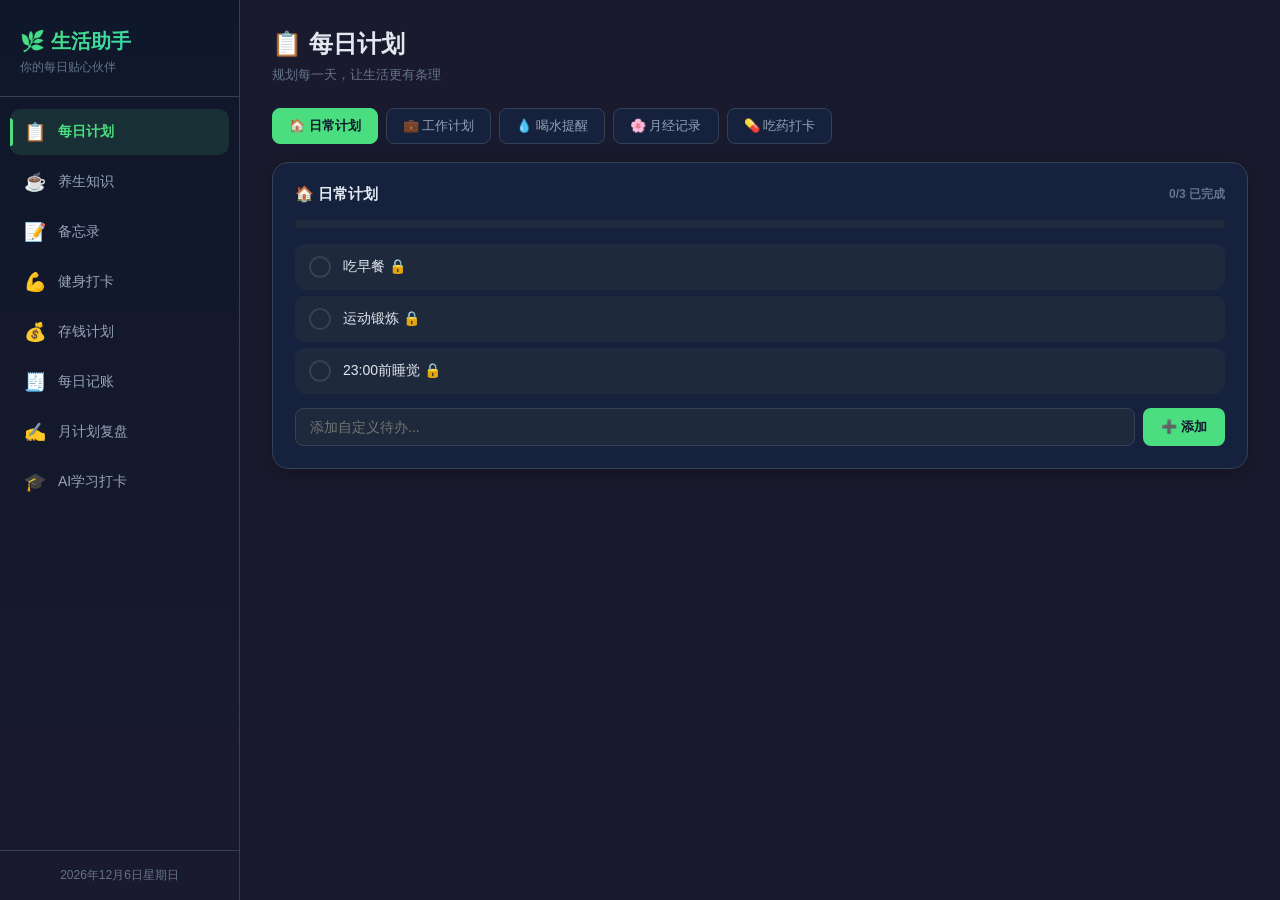
==== commit 79475e4a: "Add files via upload" ====
--- a/index.html
+++ b/index.html
@@ -1,1848 +1,2460 @@
 <!DOCTYPE html>
-<html lang="zh-CN">
+<html lang="zh">
 <head>
-  <meta charset="UTF-8" />
-  <meta name="viewport" content="width=device-width, initial-scale=1, viewport-fit=cover" />
-  <title>芋泥球香柑 · 夏日手记</title>
-  <meta name="description" content="芋泥球香柑的夏日个人站 — 日记、运动与关于我" />
-  <link rel="preconnect" href="https://fonts.googleapis.com" />
-  <link rel="preconnect" href="https://fonts.gstatic.com" crossorigin />
-  <link href="https://fonts.googleapis.com/css2?family=Noto+Sans+SC:wght@400;500;600&family=Noto+Serif+SC:wght@500;600&display=swap" rel="stylesheet" />
-  <style>
-    :root {
-      --bg: oklch(0.97 0.02 95);
-      --surface: oklch(0.99 0.012 95 / 0.78);
-      --surface-solid: oklch(0.99 0.01 95);
-      --fg: oklch(0.28 0.04 145);
-      --muted: oklch(0.48 0.03 145);
-      --border: oklch(0.88 0.03 120);
-      --accent: oklch(0.52 0.11 145);
-      --accent-soft: oklch(0.92 0.04 145);
-      --warm: oklch(0.78 0.09 85);
-      --danger: oklch(0.55 0.16 25);
-      --success: oklch(0.58 0.12 150);
-      --shadow: 0 12px 40px oklch(0.35 0.04 145 / 0.12);
-      --shadow-sm: 0 4px 16px oklch(0.35 0.03 145 / 0.08);
-      --radius: 18px;
-      --radius-sm: 12px;
-      --nav-w: 240px;
-      --bottom-h: 68px;
-      --font-display: "Noto Serif SC", "Songti SC", Georgia, serif;
-      --font-body: "Noto Sans SC", "PingFang SC", "Microsoft YaHei", system-ui, sans-serif;
-      --font-mono: "JetBrains Mono", ui-monospace, monospace;
-      --ease: cubic-bezier(0.22, 1, 0.36, 1);
-    }
-
-    *, *::before, *::after { box-sizing: border-box; margin: 0; padding: 0; }
-    html { scroll-behavior: smooth; -webkit-text-size-adjust: 100%; }
-    body {
-      font-family: var(--font-body);
-      color: var(--fg);
-      background: var(--bg);
-      line-height: 1.55;
-      min-height: 100dvh;
-      overflow-x: hidden;
-      -webkit-font-smoothing: antialiased;
-    }
-    button, input, textarea, select { font: inherit; color: inherit; }
-    button { cursor: pointer; border: none; background: none; }
-    img, video { max-width: 100%; display: block; height: auto; }
-    a { color: inherit; text-decoration: none; }
-    :focus-visible { outline: 2px solid var(--accent); outline-offset: 3px; }
-    .sr-only {
-      position: absolute; width: 1px; height: 1px; padding: 0; margin: -1px;
-      overflow: hidden; clip: rect(0,0,0,0); border: 0;
-    }
-
-    /* —— Immersive summer stage —— */
-    .stage {
-      position: fixed; inset: 0; z-index: 0; overflow: hidden; pointer-events: none;
-    }
-    .stage-bg {
-      position: absolute; inset: -8%;
-      background:
-        linear-gradient(180deg, oklch(0.92 0.04 95 / 0.35) 0%, oklch(0.97 0.02 95 / 0.72) 55%, var(--bg) 100%),
-        url("assets/summer-bg.jpg") center / cover no-repeat;
-      transform: translate3d(0, 0, 0) scale(1.06);
-      will-change: transform;
-      transition: transform 0.6s var(--ease);
-    }
-    .stage-overlay {
-      position: absolute; inset: 0;
-      background:
-        radial-gradient(ellipse 80% 50% at 20% 15%, oklch(0.95 0.08 95 / 0.35), transparent 55%),
-        radial-gradient(ellipse 60% 40% at 80% 70%, oklch(0.75 0.08 145 / 0.18), transparent 50%),
-        linear-gradient(180deg, transparent 40%, var(--bg) 92%);
-    }
-    .light-spots {
-      position: absolute; inset: 0;
-      background-image:
-        radial-gradient(circle 80px at 18% 22%, oklch(0.98 0.06 95 / 0.45), transparent 70%),
-        radial-gradient(circle 50px at 62% 18%, oklch(0.97 0.05 90 / 0.35), transparent 70%),
-        radial-gradient(circle 70px at 78% 42%, oklch(0.96 0.06 100 / 0.3), transparent 70%),
-        radial-gradient(circle 40px at 35% 55%, oklch(0.97 0.05 95 / 0.28), transparent 70%);
-      animation: drift 28s ease-in-out infinite alternate;
-      mix-blend-mode: soft-light;
-    }
-    .leaf-drift {
-      position: absolute; inset: 0; opacity: 0.35;
-      background-image:
-        radial-gradient(ellipse 6px 3px at 12% 30%, oklch(0.55 0.12 145 / 0.5), transparent),
-        radial-gradient(ellipse 5px 2px at 40% 60%, oklch(0.5 0.1 140 / 0.4), transparent),
-        radial-gradient(ellipse 7px 3px at 70% 25%, oklch(0.58 0.11 150 / 0.45), transparent),
-        radial-gradient(ellipse 4px 2px at 85% 70%, oklch(0.52 0.1 145 / 0.35), transparent);
-      animation: leaf-sway 18s ease-in-out infinite alternate;
-    }
-    @keyframes drift {
-      from { transform: translate3d(-1.5%, -1%, 0) scale(1); }
-      to { transform: translate3d(2%, 1.5%, 0) scale(1.04); }
-    }
-    @keyframes leaf-sway {
-      from { transform: translate3d(0, 0, 0) rotate(0deg); }
-      to { transform: translate3d(2%, 1%, 0) rotate(1.5deg); }
-    }
-
-    /* —— Shell —— */
-    .app {
-      position: relative; z-index: 1;
-      display: grid;
-      grid-template-columns: 1fr;
-      min-height: 100dvh;
-    }
-    .sidebar {
-      display: none;
-      flex-direction: column;
-      gap: 8px;
-      padding: 28px 20px;
-      border-right: 1px solid var(--border);
-      background: oklch(0.99 0.01 95 / 0.55);
-      backdrop-filter: blur(18px) saturate(1.2);
-      -webkit-backdrop-filter: blur(18px) saturate(1.2);
-      position: sticky; top: 0; height: 100dvh;
-    }
-    .brand {
-      padding: 8px 12px 24px;
-    }
-    .brand-mark {
-      font-family: var(--font-display);
-      font-size: 1.35rem;
-      font-weight: 600;
-      letter-spacing: -0.02em;
-      line-height: 1.2;
-    }
-    .brand-sub {
-      margin-top: 6px;
-      font-size: 0.78rem;
-      color: var(--muted);
-      letter-spacing: 0.06em;
-      text-transform: uppercase;
-    }
-    .nav-list { display: flex; flex-direction: column; gap: 4px; flex: 1; }
-    .nav-item {
-      display: flex; align-items: center; gap: 12px;
-      padding: 12px 14px;
-      border-radius: 14px;
-      color: var(--muted);
-      font-weight: 500;
-      font-size: 0.95rem;
-      letter-spacing: 0.02em;
-      transition: background 0.2s var(--ease), color 0.2s var(--ease), transform 0.15s var(--ease);
-      min-height: 48px;
-    }
-    .nav-item svg { width: 20px; height: 20px; flex-shrink: 0; stroke-width: 1.7; }
-    .nav-item:hover { background: oklch(0.95 0.02 120 / 0.7); color: var(--fg); }
-    .nav-item.is-active {
-      background: var(--accent-soft);
-      color: var(--accent);
-    }
-    .nav-item:active { transform: scale(0.98); }
-
-    .music-dock {
-      margin-top: auto;
-      padding: 14px;
-      border-radius: var(--radius-sm);
-      background: var(--surface);
-      border: 1px solid var(--border);
-      box-shadow: var(--shadow-sm);
-    }
-    .music-title {
-      font-size: 0.72rem;
-      letter-spacing: 0.08em;
-      text-transform: uppercase;
-      color: var(--muted);
-      margin-bottom: 8px;
-    }
-    .music-row {
-      display: flex; align-items: center; gap: 10px;
-    }
-    .music-btn {
-      width: 44px; height: 44px; border-radius: 50%;
-      display: grid; place-items: center;
-      background: var(--accent);
-      color: oklch(0.99 0.01 95);
-      box-shadow: 0 6px 16px oklch(0.52 0.11 145 / 0.28);
-      transition: transform 0.15s var(--ease), filter 0.15s;
-      flex-shrink: 0;
-    }
-    .music-btn:hover { filter: brightness(1.05); }
-    .music-btn:active { transform: scale(0.95); }
-    .music-btn svg { width: 18px; height: 18px; }
-    .music-meta { min-width: 0; flex: 1; }
-    .music-name {
-      font-size: 0.88rem; font-weight: 550; white-space: nowrap;
-      overflow: hidden; text-overflow: ellipsis;
-    }
-    .music-hint { font-size: 0.75rem; color: var(--muted); margin-top: 2px; }
-
-    .main {
-      min-width: 0;
-      padding: 0 0 calc(var(--bottom-h) + 20px);
-    }
-
-    /* —— Bottom nav (mobile) —— */
-    .bottom-nav {
-      position: fixed; left: 0; right: 0; bottom: 0; z-index: 40;
-      display: grid; grid-template-columns: repeat(4, 1fr);
-      height: calc(var(--bottom-h) + env(safe-area-inset-bottom, 0px));
-      padding-bottom: env(safe-area-inset-bottom, 0px);
-      background: oklch(0.99 0.01 95 / 0.88);
-      backdrop-filter: blur(20px) saturate(1.3);
-      -webkit-backdrop-filter: blur(20px) saturate(1.3);
-      border-top: 1px solid var(--border);
-      box-shadow: 0 -8px 30px oklch(0.35 0.03 145 / 0.06);
-    }
-    .bottom-nav .nav-item {
-      flex-direction: column; gap: 4px; justify-content: center;
-      border-radius: 0; padding: 8px 4px; font-size: 0.68rem;
-      min-height: var(--bottom-h);
-      letter-spacing: 0.02em;
-    }
-    .bottom-nav .nav-item svg { width: 22px; height: 22px; }
-
-    /* —— Floating music (mobile) —— */
-    .fab-music {
-      position: fixed; right: 16px; bottom: calc(var(--bottom-h) + 18px + env(safe-area-inset-bottom, 0px));
-      z-index: 35;
-      width: 52px; height: 52px; border-radius: 50%;
-      display: grid; place-items: center;
-      background: var(--accent);
-      color: oklch(0.99 0.01 95);
-      box-shadow: 0 10px 28px oklch(0.52 0.11 145 / 0.35);
-      transition: transform 0.2s var(--ease);
-    }
-    .fab-music:active { transform: scale(0.94); }
-    .fab-music svg { width: 22px; height: 22px; }
-    .fab-music.is-muted { background: var(--muted); box-shadow: var(--shadow-sm); }
-
-    /* —— Views —— */
-    .view { display: none; animation: fade-up 0.4s var(--ease); }
-    .view.is-active { display: block; }
-    @keyframes fade-up {
-      from { opacity: 0; transform: translateY(10px); }
-      to { opacity: 1; transform: none; }
-    }
-
-    /* —— Home —— */
-    .home {
-      min-height: 100dvh;
-      display: flex; flex-direction: column; justify-content: flex-end;
-      padding: 32px 22px 40px;
-      position: relative;
-    }
-    .home-hero {
-      max-width: 560px;
-      padding: 28px 24px;
-      border-radius: 24px;
-      background: var(--surface);
-      border: 1px solid oklch(1 0 0 / 0.45);
-      backdrop-filter: blur(22px) saturate(1.25);
-      -webkit-backdrop-filter: blur(22px) saturate(1.25);
-      box-shadow: var(--shadow);
-    }
-    .eyebrow {
-      display: inline-flex; align-items: center; gap: 8px;
-      font-size: 0.75rem; font-weight: 550;
-      letter-spacing: 0.1em; text-transform: uppercase;
-      color: var(--accent);
-      margin-bottom: 14px;
-    }
-    .eyebrow::before {
-      content: ""; width: 18px; height: 1.5px; background: currentColor; border-radius: 2px;
-    }
-    .home-title {
-      font-family: var(--font-display);
-      font-size: clamp(2.2rem, 8vw, 3.4rem);
-      font-weight: 600;
-      letter-spacing: -0.03em;
-      line-height: 1.1;
-    }
-    .home-sign {
-      margin-top: 14px;
-      font-size: 1.05rem;
-      color: var(--muted);
-      max-width: 36ch;
-      line-height: 1.65;
-    }
-    .home-actions {
-      display: flex; flex-wrap: wrap; gap: 10px; margin-top: 22px;
-    }
-    .btn {
-      display: inline-flex; align-items: center; justify-content: center; gap: 8px;
-      min-height: 44px; padding: 0 18px;
-      border-radius: 999px;
-      font-weight: 550; font-size: 0.92rem;
-      letter-spacing: 0.02em;
-      transition: transform 0.15s var(--ease), background 0.2s, box-shadow 0.2s, color 0.2s;
-      border: 1px solid transparent;
-    }
-    .btn:active { transform: scale(0.97); }
-    .btn-primary {
-      background: var(--accent); color: oklch(0.99 0.01 95);
-      box-shadow: 0 8px 20px oklch(0.52 0.11 145 / 0.28);
-    }
-    .btn-primary:hover { filter: brightness(1.05); }
-    .btn-ghost {
-      background: oklch(1 0 0 / 0.45);
-      border-color: var(--border);
-      color: var(--fg);
-    }
-    .btn-ghost:hover { background: oklch(1 0 0 / 0.7); }
-    .btn-danger {
-      background: oklch(0.95 0.03 25); color: var(--danger);
-      border-color: oklch(0.88 0.05 25);
-    }
-    .btn-sm { min-height: 36px; padding: 0 12px; font-size: 0.82rem; }
-    .btn-icon {
-      width: 40px; height: 40px; min-height: 40px; padding: 0;
-      border-radius: 12px;
-      display: grid; place-items: center;
-      color: var(--muted);
-      background: transparent;
-    }
-    .btn-icon:hover { background: oklch(0.95 0.02 120); color: var(--fg); }
-    .btn-icon svg { width: 18px; height: 18px; stroke-width: 1.7; }
-
-    /* —— Page chrome —— */
-    .page {
-      max-width: 820px;
-      margin: 0 auto;
-      padding: 28px 18px 32px;
-    }
-    .page-head {
-      display: flex; align-items: flex-start; justify-content: space-between;
-      gap: 16px; margin-bottom: 22px; flex-wrap: wrap;
-    }
-    .page-title {
-      font-family: var(--font-display);
-      font-size: clamp(1.7rem, 4vw, 2.1rem);
-      font-weight: 600;
-      letter-spacing: -0.02em;
-      line-height: 1.15;
-    }
-    .page-desc {
-      margin-top: 8px; color: var(--muted); font-size: 0.95rem; max-width: 42ch;
-    }
-
-    .card {
-      background: var(--surface);
-      border: 1px solid var(--border);
-      border-radius: var(--radius);
-      backdrop-filter: blur(16px);
-      -webkit-backdrop-filter: blur(16px);
-      box-shadow: var(--shadow-sm);
-    }
-
-    /* —— Forms —— */
-    .field { display: flex; flex-direction: column; gap: 6px; }
-    .field label {
-      font-size: 0.78rem; font-weight: 550; color: var(--muted);
-      letter-spacing: 0.04em;
-    }
-    .field input, .field textarea, .field select {
-      width: 100%;
-      min-height: 44px;
-      padding: 10px 14px;
-      border-radius: var(--radius-sm);
-      border: 1px solid var(--border);
-      background: oklch(1 0 0 / 0.65);
-      transition: border-color 0.15s, box-shadow 0.15s;
-    }
-    .field textarea { min-height: 110px; resize: vertical; line-height: 1.55; }
-    .field input:focus, .field textarea:focus, .field select:focus {
-      outline: none;
-      border-color: oklch(0.7 0.08 145);
-      box-shadow: 0 0 0 3px oklch(0.85 0.05 145 / 0.45);
-    }
-    .field-row {
-      display: grid; gap: 12px;
-      grid-template-columns: 1fr;
-    }
-    .composer {
-      padding: 18px;
-      margin-bottom: 18px;
-    }
-    .composer-head {
-      display: flex; align-items: center; justify-content: space-between;
-      gap: 12px; margin-bottom: 14px;
-    }
-    .composer-title {
-      font-weight: 600; font-size: 0.95rem;
-    }
-    .composer-grid {
-      display: grid; gap: 12px;
-    }
-    .media-row {
-      display: flex; flex-wrap: wrap; gap: 10px; align-items: center;
-    }
-    .file-btn {
-      position: relative; overflow: hidden;
-    }
-    .file-btn input {
-      position: absolute; inset: 0; opacity: 0; cursor: pointer;
-    }
-    .previews {
-      display: grid;
-      grid-template-columns: repeat(auto-fill, minmax(96px, 1fr));
-      gap: 8px;
-      margin-top: 10px;
-    }
-    .preview-item {
-      position: relative;
-      aspect-ratio: 1;
-      border-radius: 12px;
-      overflow: hidden;
-      background: oklch(0.94 0.02 120);
-      border: 1px solid var(--border);
-    }
-    .preview-item img, .preview-item video {
-      width: 100%; height: 100%; object-fit: cover;
-    }
-    .preview-remove {
-      position: absolute; top: 4px; right: 4px;
-      width: 28px; height: 28px; border-radius: 50%;
-      background: oklch(0.2 0.02 145 / 0.65);
-      color: white;
-      display: grid; place-items: center;
-      font-size: 14px; line-height: 1;
-    }
-    .composer-actions {
-      display: flex; flex-wrap: wrap; gap: 8px; justify-content: flex-end; margin-top: 14px;
-    }
-
-    /* —— Diary list —— */
-    .list { display: flex; flex-direction: column; gap: 12px; }
-    .empty {
-      text-align: center; padding: 48px 20px; color: var(--muted);
-    }
-    .empty strong {
-      display: block; font-family: var(--font-display);
-      font-size: 1.15rem; color: var(--fg); margin-bottom: 8px; font-weight: 600;
-    }
-    .entry {
-      padding: 0; overflow: hidden;
-      transition: box-shadow 0.2s var(--ease);
-    }
-    .entry:hover { box-shadow: var(--shadow); }
-    .entry-head {
-      display: flex; align-items: flex-start; gap: 12px;
-      padding: 16px 16px 12px;
-      width: 100%; text-align: left;
-      cursor: pointer;
-    }
-    .entry-date {
-      font-family: var(--font-mono);
-      font-size: 0.75rem;
-      color: var(--muted);
-      letter-spacing: 0.02em;
-      white-space: nowrap;
-      padding-top: 4px;
-      min-width: 5.5rem;
-    }
-    .entry-main { flex: 1; min-width: 0; }
-    .entry-title {
-      font-weight: 600; font-size: 1.02rem;
-      letter-spacing: -0.01em;
-      line-height: 1.35;
-    }
-    .entry-snippet {
-      margin-top: 4px; color: var(--muted); font-size: 0.88rem;
-      display: -webkit-box; -webkit-line-clamp: 2; -webkit-box-orient: vertical;
-      overflow: hidden;
-    }
-    .entry-tools {
-      display: flex; gap: 2px; flex-shrink: 0;
-    }
-    .entry-body {
-      display: none;
-      padding: 0 16px 16px;
-      border-top: 1px solid transparent;
-    }
-    .entry.is-open .entry-body {
-      display: block;
-      border-top-color: var(--border);
-      padding-top: 14px;
-    }
-    .entry-content {
-      white-space: pre-wrap;
-      font-size: 0.95rem;
-      line-height: 1.65;
-      max-width: 65ch;
-    }
-    .entry-media {
-      display: grid;
-      grid-template-columns: repeat(auto-fill, minmax(140px, 1fr));
-      gap: 8px;
-      margin-top: 14px;
-    }
-    .entry-media img, .entry-media video {
-      width: 100%;
-      border-radius: 12px;
-      aspect-ratio: 4/3;
-      object-fit: cover;
-      background: oklch(0.94 0.02 120);
-    }
-    .mood-pill {
-      display: inline-flex; align-items: center; gap: 4px;
-      margin-top: 8px;
-      padding: 4px 10px;
-      border-radius: 999px;
-      background: var(--accent-soft);
-      color: var(--accent);
-      font-size: 0.75rem;
-      font-weight: 550;
-      letter-spacing: 0.02em;
-    }
-
-    /* —— Sport —— */
-    .timeline { position: relative; display: flex; flex-direction: column; gap: 14px; }
-    .timeline::before {
-      content: "";
-      position: absolute; left: 11px; top: 8px; bottom: 8px;
-      width: 2px; background: var(--border);
-    }
-    .sport-card {
-      position: relative;
-      margin-left: 32px;
-      padding: 16px;
-    }
-    .sport-card::before {
-      content: "";
-      position: absolute; left: -27px; top: 22px;
-      width: 12px; height: 12px; border-radius: 50%;
-      background: var(--accent);
-      box-shadow: 0 0 0 4px var(--accent-soft);
-    }
-    .sport-top {
-      display: flex; justify-content: space-between; gap: 12px; align-items: flex-start;
-    }
-    .sport-type {
-      font-weight: 600; font-size: 1.05rem; letter-spacing: -0.01em;
-    }
-    .sport-date {
-      font-family: var(--font-mono); font-size: 0.78rem; color: var(--muted);
-    }
-    .sport-stats {
-      display: grid;
-      grid-template-columns: repeat(2, 1fr);
-      gap: 10px;
-      margin-top: 14px;
-    }
-    .stat {
-      padding: 10px 12px;
-      border-radius: 12px;
-      background: oklch(0.97 0.015 120 / 0.7);
-    }
-    .stat-label {
-      font-size: 0.7rem; color: var(--muted);
-      letter-spacing: 0.04em; text-transform: uppercase;
-    }
-    .stat-value {
-      margin-top: 2px;
-      font-family: var(--font-mono);
-      font-size: 1.05rem;
-      font-weight: 550;
-      letter-spacing: -0.01em;
-    }
-    .stars {
-      display: inline-flex; gap: 2px; color: var(--warm);
-      font-size: 0.95rem; letter-spacing: 0.02em;
-    }
-    .range-wrap { display: flex; align-items: center; gap: 12px; }
-    .range-wrap input[type="range"] { flex: 1; accent-color: var(--accent); }
-    .range-val {
-      font-family: var(--font-mono); font-size: 0.9rem; min-width: 1.5rem; text-align: right;
-    }
-
-    /* —— About —— */
-    .about-card {
-      padding: 28px 22px;
-      display: grid; gap: 22px;
-    }
-    .about-top {
-      display: flex; flex-direction: column; align-items: center; text-align: center; gap: 14px;
-    }
-    .avatar-wrap {
-      position: relative;
-      width: 112px; height: 112px;
-    }
-    .avatar {
-      width: 112px; height: 112px; border-radius: 50%;
-      object-fit: cover;
-      border: 3px solid oklch(1 0 0 / 0.8);
-      box-shadow: var(--shadow);
-      background: oklch(0.94 0.02 120);
-    }
-    .avatar-edit {
-      position: absolute; right: 2px; bottom: 2px;
-      width: 36px; height: 36px; border-radius: 50%;
-      background: var(--accent); color: white;
-      display: grid; place-items: center;
-      box-shadow: var(--shadow-sm);
-      overflow: hidden;
-    }
-    .avatar-edit input { position: absolute; inset: 0; opacity: 0; cursor: pointer; }
-    .avatar-edit svg { width: 16px; height: 16px; }
-    .about-name {
-      font-family: var(--font-display);
-      font-size: 1.6rem; font-weight: 600;
-      letter-spacing: -0.02em;
-      min-width: 8ch;
-      border-radius: 8px;
-      padding: 4px 8px;
-    }
-    .about-name:hover, .about-name:focus {
-      background: oklch(0.95 0.02 120 / 0.6);
-      outline: none;
-    }
-    .about-bio {
-      width: 100%;
-      max-width: 48ch;
-      margin: 0 auto;
-      padding: 14px 16px;
-      border-radius: var(--radius-sm);
-      border: 1px dashed transparent;
-      color: var(--muted);
-      line-height: 1.7;
-      text-align: left;
-      white-space: pre-wrap;
-    }
-    .about-bio:hover, .about-bio:focus {
-      border-color: var(--border);
-      background: oklch(1 0 0 / 0.4);
-      outline: none;
-      color: var(--fg);
-    }
-    .about-tags {
-      display: flex; flex-wrap: wrap; gap: 8px; justify-content: center;
-    }
-    .tag {
-      padding: 6px 12px;
-      border-radius: 999px;
-      background: var(--accent-soft);
-      color: var(--accent);
-      font-size: 0.8rem;
-      font-weight: 550;
-      letter-spacing: 0.02em;
-    }
-    .about-note {
-      font-size: 0.82rem; color: var(--muted); text-align: center;
-    }
-
-    /* —— Toast —— */
-    .toast-host {
-      position: fixed; left: 50%; bottom: calc(var(--bottom-h) + 28px + env(safe-area-inset-bottom, 0px));
-      transform: translateX(-50%);
-      z-index: 50;
-      display: flex; flex-direction: column; gap: 8px;
-      pointer-events: none; width: min(90vw, 360px);
-    }
-    .toast {
-      padding: 12px 16px;
-      border-radius: 14px;
-      background: oklch(0.25 0.03 145 / 0.92);
-      color: oklch(0.98 0.01 95);
-      font-size: 0.88rem;
-      text-align: center;
-      box-shadow: var(--shadow);
-      animation: toast-in 0.3s var(--ease);
-    }
-    @keyframes toast-in {
-      from { opacity: 0; transform: translateY(8px); }
-      to { opacity: 1; transform: none; }
-    }
-
-    /* —— Inline edit —— */
-    [contenteditable="true"] { cursor: text; }
-    .editable-hint::after {
-      content: "点击编辑";
-      margin-left: 8px;
-      font-size: 0.72rem;
-      color: var(--muted);
-      font-weight: 400;
-      letter-spacing: 0.02em;
-      opacity: 0;
-      transition: opacity 0.2s;
-    }
-    .editable-hint:hover::after { opacity: 1; }
-
-    /* —— Desktop —— */
-    @media (min-width: 900px) {
-      .app { grid-template-columns: var(--nav-w) 1fr; }
-      .sidebar { display: flex; }
-      .bottom-nav, .fab-music { display: none; }
-      .main { padding: 0; }
-      .toast-host { bottom: 28px; left: calc(50% + var(--nav-w) / 2); }
-      .home {
-        min-height: 100dvh;
-        padding: 48px 56px 64px;
-        justify-content: center;
-      }
-      .home-hero { padding: 40px 36px; max-width: 580px; }
-      .page { padding: 40px 40px 56px; }
-      .field-row { grid-template-columns: 1fr 1fr; }
-      .field-row.three { grid-template-columns: repeat(3, 1fr); }
-      .sport-stats { grid-template-columns: repeat(4, 1fr); }
-      .about-card { padding: 40px; }
-      .about-top { flex-direction: row; text-align: left; align-items: center; gap: 28px; }
-      .about-bio { margin: 0; max-width: none; }
-      .about-tags { justify-content: flex-start; }
-      .about-name-wrap { flex: 1; }
-      .timeline::before { left: 15px; }
-      .sport-card { margin-left: 40px; }
-      .sport-card::before { left: -31px; width: 14px; height: 14px; }
-    }
-
-    @media (min-width: 1200px) {
-      .page { max-width: 880px; }
-    }
-
-    @media (prefers-reduced-motion: reduce) {
-      *, *::before, *::after {
-        animation-duration: 0.01ms !important;
-        animation-iteration-count: 1 !important;
-        transition-duration: 0.01ms !important;
-      }
-    }
-  </style>
+<meta charset="UTF-8">
+<meta name="viewport" content="width=device-width, initial-scale=1.0">
+<title>每日生活助手</title>
+<style>
+* { margin: 0; padding: 0; box-sizing: border-box; }
+
+:root {
+    --bg-dark: #1a1a2e;
+    --bg-card: #16213e;
+    --bg-sidebar: #0f3460;
+    --accent-green: #4ade80;
+    --accent-blue: #60a5fa;
+    --accent-purple: #a78bfa;
+    --accent-pink: #f472b6;
+    --accent-orange: #fb923c;
+    --accent-yellow: #fbbf24;
+    --accent-red: #f87171;
+    --accent-teal: #2dd4bf;
+    --text-primary: #e2e8f0;
+    --text-secondary: #94a3b8;
+    --text-muted: #64748b;
+    --border-color: #334155;
+    --hover-bg: #1e293b;
+    --shadow: 0 4px 20px rgba(0,0,0,0.3);
+    --radius: 12px;
+    --radius-lg: 16px;
+    --transition: all 0.3s ease;
+}
+
+body {
+    font-family: -apple-system, BlinkMacSystemFont, 'Segoe UI', 'PingFang SC', 'Microsoft YaHei', sans-serif;
+    background: var(--bg-dark);
+    color: var(--text-primary);
+    height: 100vh;
+    overflow: hidden;
+    display: flex;
+}
+
+::-webkit-scrollbar { width: 6px; }
+::-webkit-scrollbar-track { background: transparent; }
+::-webkit-scrollbar-thumb { background: var(--border-color); border-radius: 3px; }
+::-webkit-scrollbar-thumb:hover { background: var(--text-muted); }
+
+/* ===== 侧边栏 ===== */
+.sidebar {
+    width: 240px;
+    min-width: 240px;
+    background: linear-gradient(180deg, #0f172a 0%, #1a1a2e 100%);
+    display: flex;
+    flex-direction: column;
+    border-right: 1px solid var(--border-color);
+    overflow-y: auto;
+}
+.sidebar-header {
+    padding: 28px 20px 20px;
+    border-bottom: 1px solid var(--border-color);
+}
+.sidebar-header h1 {
+    font-size: 20px;
+    background: linear-gradient(135deg, var(--accent-green), var(--accent-teal));
+    -webkit-background-clip: text;
+    -webkit-text-fill-color: transparent;
+    margin-bottom: 4px;
+}
+.sidebar-header p {
+    font-size: 12px;
+    color: var(--text-muted);
+}
+.nav-menu {
+    flex: 1;
+    padding: 12px 10px;
+}
+.nav-item {
+    display: flex;
+    align-items: center;
+    padding: 12px 14px;
+    border-radius: 10px;
+    cursor: pointer;
+    margin-bottom: 4px;
+    transition: var(--transition);
+    position: relative;
+    font-size: 14px;
+    color: var(--text-secondary);
+}
+.nav-item:hover {
+    background: var(--hover-bg);
+    color: var(--text-primary);
+}
+.nav-item.active {
+    background: rgba(74, 222, 128, 0.12);
+    color: var(--accent-green);
+    font-weight: 600;
+}
+.nav-item.active::before {
+    content: '';
+    position: absolute;
+    left: 0;
+    top: 50%;
+    transform: translateY(-50%);
+    width: 3px;
+    height: 60%;
+    background: var(--accent-green);
+    border-radius: 0 3px 3px 0;
+}
+.nav-icon { font-size: 18px; margin-right: 12px; }
+.nav-text { flex: 1; }
+.nav-badge {
+    background: var(--accent-red);
+    color: #fff;
+    font-size: 10px;
+    padding: 2px 6px;
+    border-radius: 10px;
+}
+.sidebar-footer {
+    padding: 16px 20px;
+    border-top: 1px solid var(--border-color);
+    font-size: 12px;
+    color: var(--text-muted);
+    text-align: center;
+}
+
+/* ===== 主内容区 ===== */
+.main-content {
+    flex: 1;
+    overflow-y: auto;
+    padding: 28px 32px;
+}
+.page-header {
+    margin-bottom: 24px;
+}
+.page-header h2 {
+    font-size: 24px;
+    margin-bottom: 6px;
+}
+.page-header p {
+    font-size: 13px;
+    color: var(--text-muted);
+}
+
+/* ===== 卡片 ===== */
+.card {
+    background: var(--bg-card);
+    border-radius: var(--radius-lg);
+    padding: 22px;
+    margin-bottom: 18px;
+    border: 1px solid var(--border-color);
+    box-shadow: var(--shadow);
+}
+.card-title {
+    font-size: 15px;
+    font-weight: 600;
+    margin-bottom: 16px;
+    display: flex;
+    align-items: center;
+    color: var(--text-primary);
+}
+
+/* ===== 统计卡片 ===== */
+.stats-row {
+    display: grid;
+    grid-template-columns: repeat(auto-fit, minmax(140px, 1fr));
+    gap: 14px;
+    margin-bottom: 18px;
+}
+.stat-card {
+    background: var(--bg-card);
+    border-radius: var(--radius);
+    padding: 18px;
+    text-align: center;
+    border: 1px solid var(--border-color);
+}
+.stat-value {
+    font-size: 22px;
+    font-weight: 700;
+    margin-bottom: 4px;
+}
+.stat-label {
+    font-size: 12px;
+    color: var(--text-muted);
+}
+
+/* ===== 子标签 ===== */
+.sub-tabs {
+    display: flex;
+    flex-wrap: wrap;
+    gap: 8px;
+    margin-bottom: 18px;
+}
+.sub-tab {
+    padding: 8px 16px;
+    border-radius: 8px;
+    border: 1px solid var(--border-color);
+    background: var(--bg-card);
+    color: var(--text-secondary);
+    cursor: pointer;
+    font-size: 13px;
+    transition: var(--transition);
+}
+.sub-tab:hover { background: var(--hover-bg); }
+.sub-tab.active {
+    background: var(--accent-green);
+    color: #0f172a;
+    font-weight: 600;
+    border-color: var(--accent-green);
+}
+.sub-panel { display: none; }
+.sub-panel.active { display: block; animation: fadeIn 0.3s ease; }
+
+@keyframes fadeIn {
+    from { opacity: 0; transform: translateY(8px); }
+    to { opacity: 1; transform: translateY(0); }
+}
+
+/* ===== 待办 ===== */
+.todo-item {
+    display: flex;
+    align-items: center;
+    padding: 12px 14px;
+    border-radius: 10px;
+    margin-bottom: 6px;
+    background: var(--hover-bg);
+    transition: var(--transition);
+}
+.todo-item.completed .todo-text {
+    text-decoration: line-through;
+    color: var(--text-muted);
+}
+.todo-checkbox {
+    width: 22px;
+    height: 22px;
+    border-radius: 50%;
+    border: 2px solid var(--border-color);
+    margin-right: 12px;
+    cursor: pointer;
+    display: flex;
+    align-items: center;
+    justify-content: center;
+    transition: var(--transition);
+    flex-shrink: 0;
+}
+.todo-checkbox:hover { border-color: var(--accent-green); }
+.todo-checkbox.checked {
+    background: var(--accent-green);
+    border-color: var(--accent-green);
+}
+.todo-checkbox.checked::after {
+    content: '✓';
+    color: #0f172a;
+    font-size: 13px;
+    font-weight: 700;
+}
+.todo-text { flex: 1; font-size: 14px; }
+.todo-delete {
+    background: none;
+    border: none;
+    color: var(--text-muted);
+    font-size: 18px;
+    cursor: pointer;
+    padding: 4px 8px;
+    border-radius: 4px;
+    opacity: 0;
+    transition: var(--transition);
+}
+.todo-item:hover .todo-delete { opacity: 1; }
+.todo-delete:hover { background: rgba(248,113,113,0.2); color: var(--accent-red); }
+.todo-priority {
+    font-size: 11px;
+    padding: 2px 8px;
+    border-radius: 10px;
+    margin-right: 8px;
+    font-weight: 600;
+}
+.priority-high { background: rgba(248,113,113,0.2); color: var(--accent-red); }
+.priority-mid { background: rgba(251,146,60,0.2); color: var(--accent-orange); }
+.priority-low { background: rgba(100,116,139,0.2); color: var(--text-muted); }
+
+.add-todo-row {
+    display: flex;
+    gap: 8px;
+    margin-top: 14px;
+}
+.add-todo-row input {
+    flex: 1;
+    padding: 10px 14px;
+    border-radius: 8px;
+    border: 1px solid var(--border-color);
+    background: var(--hover-bg);
+    color: var(--text-primary);
+    font-size: 14px;
+    outline: none;
+}
+.add-todo-row input:focus { border-color: var(--accent-green); }
+.add-todo-row select {
+    padding: 10px;
+    border-radius: 8px;
+    border: 1px solid var(--border-color);
+    background: var(--hover-bg);
+    color: var(--text-primary);
+    font-size: 13px;
+    outline: none;
+}
+
+/* ===== 按钮 ===== */
+.btn-add {
+    padding: 10px 18px;
+    border-radius: 8px;
+    border: none;
+    background: var(--accent-green);
+    color: #0f172a;
+    font-size: 13px;
+    font-weight: 600;
+    cursor: pointer;
+    transition: var(--transition);
+    white-space: nowrap;
+}
+.btn-add:hover { filter: brightness(1.1); transform: translateY(-1px); }
+.btn-cancel {
+    padding: 10px 18px;
+    border-radius: 8px;
+    border: 1px solid var(--border-color);
+    background: transparent;
+    color: var(--text-secondary);
+    font-size: 13px;
+    cursor: pointer;
+}
+.btn-confirm {
+    padding: 10px 18px;
+    border-radius: 8px;
+    border: none;
+    background: var(--accent-green);
+    color: #0f172a;
+    font-size: 13px;
+    font-weight: 600;
+    cursor: pointer;
+}
+
+/* ===== 进度条 ===== */
+.progress-bar {
+    height: 8px;
+    background: var(--hover-bg);
+    border-radius: 4px;
+    overflow: hidden;
+    margin-bottom: 16px;
+}
+.progress-fill {
+    height: 100%;
+    background: linear-gradient(90deg, var(--accent-green), var(--accent-teal));
+    border-radius: 4px;
+    transition: width 0.5s ease;
+}
+
+/* ===== 喝水 ===== */
+.water-progress {
+    display: flex;
+    justify-content: center;
+    margin: 20px 0;
+}
+.water-circle {
+    width: 160px;
+    height: 160px;
+    border-radius: 50%;
+    background: conic-gradient(var(--accent-blue) calc(var(--progress) * 1%), var(--hover-bg) 0);
+    display: flex;
+    align-items: center;
+    justify-content: center;
+}
+.water-circle-inner {
+    width: 130px;
+    height: 130px;
+    border-radius: 50%;
+    background: var(--bg-card);
+    display: flex;
+    flex-direction: column;
+    align-items: center;
+    justify-content: center;
+}
+.water-amount { font-size: 26px; font-weight: 700; color: var(--accent-blue); }
+.water-label { font-size: 12px; color: var(--text-muted); margin-top: 2px; }
+.water-stats {
+    display: grid;
+    grid-template-columns: repeat(3, 1fr);
+    gap: 12px;
+    margin-bottom: 20px;
+}
+.water-stat { text-align: center; }
+.water-stat-value { font-size: 20px; font-weight: 700; }
+.water-stat-label { font-size: 11px; color: var(--text-muted); margin-top: 2px; }
+.water-list {
+    display: grid;
+    grid-template-columns: repeat(auto-fit, minmax(100px, 1fr));
+    gap: 10px;
+}
+.water-item {
+    text-align: center;
+    padding: 14px 10px;
+    border-radius: 10px;
+    background: var(--hover-bg);
+    cursor: pointer;
+    transition: var(--transition);
+}
+.water-item:hover { background: #243349; }
+.water-item.done {
+    background: rgba(74,222,128,0.12);
+    border: 1px solid rgba(74,222,128,0.3);
+}
+.water-cup-icon { font-size: 28px; margin-bottom: 4px; }
+.water-time { font-size: 13px; font-weight: 600; }
+.water-ml { font-size: 11px; color: var(--text-muted); }
+
+/* ===== 吃药 ===== */
+.medicine-grid {
+    display: grid;
+    grid-template-columns: repeat(auto-fit, minmax(160px, 1fr));
+    gap: 12px;
+    margin-bottom: 16px;
+}
+.medicine-card {
+    text-align: center;
+    padding: 20px 14px;
+    border-radius: 12px;
+    background: var(--hover-bg);
+    cursor: pointer;
+    transition: var(--transition);
+    border: 2px solid transparent;
+}
+.medicine-card:hover { transform: translateY(-2px); }
+.medicine-card.taken {
+    background: rgba(74,222,128,0.1);
+    border-color: var(--accent-green);
+}
+.medicine-icon { font-size: 36px; margin-bottom: 8px; }
+.medicine-name { font-size: 14px; font-weight: 600; margin-bottom: 4px; }
+.medicine-desc { font-size: 11px; color: var(--text-muted); margin-bottom: 6px; }
+.medicine-streak { font-size: 12px; color: var(--accent-orange); }
+.add-medicine {
+    display: flex;
+    gap: 8px;
+    flex-wrap: wrap;
+}
+.add-medicine input {
+    flex: 1;
+    min-width: 140px;
+    padding: 10px 14px;
+    border-radius: 8px;
+    border: 1px solid var(--border-color);
+    background: var(--hover-bg);
+    color: var(--text-primary);
+    font-size: 13px;
+    outline: none;
+}
+
+/* ===== 日历 ===== */
+.period-calendar, .study-calendar {
+    display: grid;
+    grid-template-columns: repeat(7, 1fr);
+    gap: 4px;
+    margin: 16px 0;
+}
+.cal-header {
+    text-align: center;
+    font-size: 11px;
+    color: var(--text-muted);
+    padding: 6px 0;
+    font-weight: 600;
+}
+.cal-day, .study-cal-day {
+    text-align: center;
+    padding: 8px 4px;
+    border-radius: 6px;
+    font-size: 13px;
+    cursor: default;
+    min-height: 36px;
+    display: flex;
+    flex-direction: column;
+    align-items: center;
+    justify-content: center;
+}
+.cal-day.empty, .study-cal-day.empty { visibility: hidden; }
+.cal-day.today, .study-cal-day.today {
+    border: 2px solid var(--accent-blue);
+    font-weight: 700;
+}
+.cal-day.period {
+    background: rgba(244,114,182,0.2);
+    color: var(--accent-pink);
+    font-weight: 600;
+}
+.cal-day.period-start {
+    background: var(--accent-pink);
+    color: #fff;
+}
+.cal-day.predicted {
+    background: rgba(167,139,250,0.15);
+    color: var(--accent-purple);
+    border: 1px dashed var(--accent-purple);
+}
+.cal-nav {
+    display: flex;
+    align-items: center;
+    justify-content: center;
+    gap: 16px;
+    margin-bottom: 8px;
+}
+.cal-nav button {
+    background: var(--hover-bg);
+    border: 1px solid var(--border-color);
+    color: var(--text-primary);
+    width: 32px;
+    height: 32px;
+    border-radius: 8px;
+    cursor: pointer;
+    font-size: 14px;
+}
+.cal-month { font-size: 15px; font-weight: 600; }
+.period-info {
+    display: grid;
+    grid-template-columns: repeat(3, 1fr);
+    gap: 12px;
+    margin-top: 16px;
+}
+.period-info-item { text-align: center; }
+.period-info-value { font-size: 18px; font-weight: 700; color: var(--accent-pink); }
+.period-info-label { font-size: 11px; color: var(--text-muted); margin-top: 2px; }
+.period-form {
+    display: grid;
+    grid-template-columns: 1fr 1fr;
+    gap: 12px;
+    margin-bottom: 16px;
+}
+.period-form label {
+    display: block;
+    font-size: 12px;
+    color: var(--text-muted);
+    margin-bottom: 4px;
+}
+.period-form input, .period-form textarea {
+    width: 100%;
+    padding: 8px 12px;
+    border-radius: 8px;
+    border: 1px solid var(--border-color);
+    background: var(--hover-bg);
+    color: var(--text-primary);
+    font-size: 13px;
+    outline: none;
+}
+.period-form textarea { resize: vertical; min-height: 60px; }
+
+/* ===== 养生 ===== */
+.health-card {
+    padding: 18px;
+    border-radius: 12px;
+    background: var(--hover-bg);
+    margin-bottom: 12px;
+    cursor: pointer;
+    transition: var(--transition);
+    border: 1px solid transparent;
+}
+.health-card:hover { border-color: var(--accent-green); transform: translateY(-1px); }
+.health-tag {
+    display: inline-block;
+    font-size: 11px;
+    padding: 3px 10px;
+    border-radius: 10px;
+    background: rgba(74,222,128,0.15);
+    color: var(--accent-green);
+    margin-bottom: 8px;
+}
+.health-title { font-size: 16px; font-weight: 600; margin-bottom: 8px; }
+.health-content { font-size: 13px; color: var(--text-secondary); line-height: 1.7; }
+.health-actions { display: flex; gap: 10px; margin-top: 14px; }
+.btn-favorite, .btn-note {
+    padding: 8px 16px;
+    border-radius: 8px;
+    border: 1px solid var(--border-color);
+    background: var(--hover-bg);
+    color: var(--text-primary);
+    font-size: 13px;
+    cursor: pointer;
+    transition: var(--transition);
+}
+.btn-favorite.active { background: rgba(244,114,182,0.15); border-color: var(--accent-pink); color: var(--accent-pink); }
+
+/* ===== 备忘录 ===== */
+.memo-grid {
+    display: grid;
+    grid-template-columns: repeat(auto-fill, minmax(240px, 1fr));
+    gap: 14px;
+}
+.memo-card {
+    background: var(--hover-bg);
+    border-radius: 12px;
+    padding: 18px;
+    cursor: pointer;
+    transition: var(--transition);
+    position: relative;
+    border: 1px solid transparent;
+}
+.memo-card:hover { border-color: var(--accent-blue); transform: translateY(-2px); }
+.memo-card-header {
+    display: flex;
+    justify-content: space-between;
+    align-items: center;
+    margin-bottom: 10px;
+}
+.memo-card-title { font-size: 14px; font-weight: 600; }
+.memo-card-date { font-size: 11px; color: var(--text-muted); }
+.memo-card-content {
+    font-size: 13px;
+    color: var(--text-secondary);
+    line-height: 1.6;
+    display: -webkit-box;
+    -webkit-line-clamp: 4;
+    -webkit-box-orient: vertical;
+    overflow: hidden;
+}
+.memo-card-delete {
+    position: absolute;
+    top: 8px;
+    right: 8px;
+    background: none;
+    border: none;
+    color: var(--text-muted);
+    font-size: 18px;
+    cursor: pointer;
+    opacity: 0;
+    transition: var(--transition);
+}
+.memo-card:hover .memo-card-delete { opacity: 1; }
+.memo-card-delete:hover { color: var(--accent-red); }
+.add-memo-btn {
+    display: flex;
+    flex-direction: column;
+    align-items: center;
+    justify-content: center;
+    padding: 30px;
+    border: 2px dashed var(--border-color);
+    border-radius: 12px;
+    cursor: pointer;
+    transition: var(--transition);
+    color: var(--text-muted);
+    min-height: 120px;
+}
+.add-memo-btn:hover { border-color: var(--accent-green); color: var(--accent-green); }
+.plus-icon { font-size: 32px; margin-bottom: 6px; }
+
+/* ===== 记账 ===== */
+.account-tabs {
+    display: flex;
+    gap: 8px;
+    margin-bottom: 18px;
+}
+.account-tab {
+    padding: 10px 24px;
+    border-radius: 10px;
+    border: 1px solid var(--border-color);
+    background: var(--bg-card);
+    color: var(--text-secondary);
+    cursor: pointer;
+    font-size: 14px;
+    font-weight: 600;
+    transition: var(--transition);
+}
+.account-tab.active {
+    background: var(--accent-green);
+    color: #0f172a;
+    border-color: var(--accent-green);
+}
+.account-form {
+    display: grid;
+    grid-template-columns: 1fr 1fr 1fr auto;
+    gap: 10px;
+    align-items: center;
+}
+.account-form input, .account-form select {
+    padding: 10px 14px;
+    border-radius: 8px;
+    border: 1px solid var(--border-color);
+    background: var(--hover-bg);
+    color: var(--text-primary);
+    font-size: 14px;
+    outline: none;
+}
+.account-list { margin-top: 8px; }
+.account-item {
+    display: flex;
+    justify-content: space-between;
+    align-items: center;
+    padding: 12px 14px;
+    border-radius: 10px;
+    margin-bottom: 6px;
+    background: var(--hover-bg);
+}
+.account-item-info { display: flex; align-items: center; gap: 12px; }
+.account-item-icon { font-size: 22px; }
+.account-item-name { font-size: 14px; font-weight: 500; }
+.account-item-category { font-size: 11px; color: var(--text-muted); margin-top: 2px; }
+.account-item-amount { font-size: 15px; font-weight: 700; }
+.account-item-amount.expense { color: var(--accent-red); }
+.account-item-amount.income { color: var(--accent-green); }
+
+/* ===== 存钱 ===== */
+.savings-goal {
+    display: flex;
+    flex-direction: column;
+    align-items: center;
+    margin: 10px 0 20px;
+}
+.savings-circle {
+    width: 180px;
+    height: 180px;
+    border-radius: 50%;
+    background: conic-gradient(var(--accent-yellow) calc(var(--savings-progress) * 1%), var(--hover-bg) 0);
+    display: flex;
+    align-items: center;
+    justify-content: center;
+    margin-bottom: 14px;
+}
+.savings-circle-inner {
+    width: 146px;
+    height: 146px;
+    border-radius: 50%;
+    background: var(--bg-card);
+    display: flex;
+    flex-direction: column;
+    align-items: center;
+    justify-content: center;
+}
+.savings-amount { font-size: 24px; font-weight: 700; color: var(--accent-yellow); }
+.savings-label { font-size: 12px; color: var(--text-muted); margin-top: 2px; }
+.savings-form {
+    display: flex;
+    gap: 8px;
+    flex-wrap: wrap;
+    align-items: center;
+}
+.savings-form input {
+    padding: 10px 14px;
+    border-radius: 8px;
+    border: 1px solid var(--border-color);
+    background: var(--hover-bg);
+    color: var(--text-primary);
+    font-size: 14px;
+    outline: none;
+    flex: 1;
+    min-width: 120px;
+}
+.savings-item {
+    display: flex;
+    justify-content: space-between;
+    padding: 10px 14px;
+    border-radius: 8px;
+    margin-bottom: 6px;
+    background: var(--hover-bg);
+}
+.savings-item-date { font-size: 13px; color: var(--text-muted); }
+.savings-item-amount { font-size: 14px; font-weight: 600; color: var(--accent-yellow); }
+
+/* ===== 学习打卡 ===== */
+.study-hero {
+    text-align: center;
+    padding: 30px 20px;
+    background: linear-gradient(135deg, rgba(167,139,250,0.1), rgba(96,165,250,0.1));
+    border-radius: var(--radius-lg);
+    margin-bottom: 20px;
+    border: 1px solid rgba(167,139,250,0.2);
+}
+.study-hero-icon { font-size: 48px; margin-bottom: 10px; }
+.study-hero-title { font-size: 20px; font-weight: 700; margin-bottom: 6px; }
+.study-hero-desc { font-size: 13px; color: var(--text-muted); margin-bottom: 18px; }
+.study-input-row {
+    display: flex;
+    align-items: center;
+    justify-content: center;
+    gap: 10px;
+}
+.study-input-row input {
+    width: 100px;
+    padding: 10px 14px;
+    border-radius: 8px;
+    border: 1px solid var(--border-color);
+    background: var(--hover-bg);
+    color: var(--text-primary);
+    font-size: 16px;
+    text-align: center;
+    outline: none;
+}
+.study-cal-day.studied {
+    background: rgba(167,139,250,0.15);
+    color: var(--accent-purple);
+    font-weight: 600;
+}
+.study-hours {
+    font-size: 9px;
+    color: var(--accent-purple);
+    margin-top: 1px;
+}
+
+/* ===== 复盘 ===== */
+.review-summary {
+    display: grid;
+    grid-template-columns: repeat(auto-fit, minmax(140px, 1fr));
+    gap: 14px;
+    margin-bottom: 20px;
+}
+.review-card {
+    background: var(--hover-bg);
+    border-radius: var(--radius);
+    padding: 20px;
+    text-align: center;
+}
+.review-card-value { font-size: 24px; font-weight: 700; margin-bottom: 4px; }
+.review-card-label { font-size: 12px; color: var(--text-muted); }
+.review-textarea {
+    width: 100%;
+    min-height: 100px;
+    padding: 14px;
+    background: var(--hover-bg);
+    border: 1px solid var(--border-color);
+    border-radius: var(--radius);
+    color: var(--text-primary);
+    font-size: 14px;
+    outline: none;
+    resize: vertical;
+    font-family: inherit;
+    line-height: 1.6;
+    margin-bottom: 4px;
+}
+.review-textarea:focus { border-color: var(--accent-green); }
+
+/* ===== 模态框 ===== */
+.modal-overlay {
+    display: none;
+    position: fixed;
+    top: 0; left: 0; right: 0; bottom: 0;
+    background: rgba(0,0,0,0.6);
+    z-index: 1000;
+    align-items: center;
+    justify-content: center;
+}
+.modal-overlay.show { display: flex; }
+.modal {
+    background: var(--bg-card);
+    border-radius: var(--radius-lg);
+    padding: 28px;
+    max-width: 500px;
+    width: 90%;
+    max-height: 80vh;
+    overflow-y: auto;
+    border: 1px solid var(--border-color);
+    box-shadow: 0 20px 60px rgba(0,0,0,0.5);
+}
+.modal h3 { font-size: 18px; margin-bottom: 16px; }
+.modal label { font-size: 13px; color: var(--text-muted); display: block; margin: 12px 0 6px; }
+.modal input, .modal textarea {
+    width: 100%;
+    padding: 10px 14px;
+    border-radius: 8px;
+    border: 1px solid var(--border-color);
+    background: var(--hover-bg);
+    color: var(--text-primary);
+    font-size: 14px;
+    outline: none;
+    margin-bottom: 8px;
+}
+.modal textarea { min-height: 100px; resize: vertical; }
+.modal-actions {
+    display: flex;
+    justify-content: flex-end;
+    gap: 10px;
+    margin-top: 16px;
+}
+
+/* ===== Toast ===== */
+.toast {
+    position: fixed;
+    bottom: 30px;
+    left: 50%;
+    transform: translateX(-50%) translateY(20px);
+    background: var(--accent-green);
+    color: #0f172a;
+    padding: 12px 24px;
+    border-radius: 10px;
+    font-size: 14px;
+    font-weight: 600;
+    opacity: 0;
+    pointer-events: none;
+    transition: all 0.3s ease;
+    z-index: 2000;
+}
+.toast.show { opacity: 1; transform: translateX(-50%) translateY(0); }
+.toast.error { background: var(--accent-red); color: #fff; }
+
+/* ===== 健身 ===== */
+.fitness-ring {
+    display: flex;
+    justify-content: center;
+    gap: 16px;
+    flex-wrap: wrap;
+    margin: 20px 0;
+}
+
+/* ===== 响应式 ===== */
+@media (max-width: 768px) {
+    .sidebar { width: 200px; min-width: 200px; }
+    .main-content { padding: 20px 16px; }
+    .account-form { grid-template-columns: 1fr 1fr; }
+    .period-form { grid-template-columns: 1fr; }
+}
+</style>
 </head>
 <body>
-  <!-- Immersive summer backdrop -->
-  <div class="stage" aria-hidden="true" data-od-id="stage">
-    <div class="stage-bg" id="stageBg"></div>
-    <div class="stage-overlay"></div>
-    <div class="light-spots"></div>
-    <div class="leaf-drift"></div>
-  </div>
-
-  <div class="app" data-od-id="app-shell">
-    <!-- Desktop sidebar -->
-    <aside class="sidebar" data-od-id="sidebar" aria-label="主导航">
-      <div class="brand" data-od-id="brand">
-        <div class="brand-mark">芋泥球香柑</div>
-        <div class="brand-sub">夏日手记</div>
-      </div>
-      <nav class="nav-list" id="sideNav">
-        <button type="button" class="nav-item is-active" data-view="home" data-od-id="nav-home">
-          <svg viewBox="0 0 24 24" fill="none" stroke="currentColor"><path d="M4 10.5 12 4l8 6.5V20a1 1 0 0 1-1 1h-5v-6H10v6H5a1 1 0 0 1-1-1v-9.5z"/></svg>
-          首页
-        </button>
-        <button type="button" class="nav-item" data-view="diary" data-od-id="nav-diary">
-          <svg viewBox="0 0 24 24" fill="none" stroke="currentColor"><path d="M6 4h10a2 2 0 0 1 2 2v14l-4-2-4 2-4-2-4 2V6a2 2 0 0 1 2-2z"/><path d="M9 8h6M9 12h6"/></svg>
-          个人日记
-        </button>
-        <button type="button" class="nav-item" data-view="sport" data-od-id="nav-sport">
-          <svg viewBox="0 0 24 24" fill="none" stroke="currentColor"><circle cx="12" cy="12" r="9"/><path d="M12 7v5l3 2"/></svg>
-          运动记录
-        </button>
-        <button type="button" class="nav-item" data-view="about" data-od-id="nav-about">
-          <svg viewBox="0 0 24 24" fill="none" stroke="currentColor"><circle cx="12" cy="9" r="3.5"/><path d="M5.5 19.5c1.2-3.2 3.6-4.8 6.5-4.8s5.3 1.6 6.5 4.8"/></svg>
-          关于我
-        </button>
-      </nav>
-      <div class="music-dock" data-od-id="music-dock">
-        <div class="music-title">背景音乐</div>
-        <div class="music-row">
-          <button type="button" class="music-btn" id="musicToggle" aria-label="播放或暂停音乐" data-od-id="music-toggle">
-            <svg id="iconPlay" viewBox="0 0 24 24" fill="currentColor"><path d="M8 5.5v13l11-6.5L8 5.5z"/></svg>
-            <svg id="iconPause" viewBox="0 0 24 24" fill="currentColor" hidden><path d="M7 5h3.5v14H7V5zm6.5 0H17v14h-3.5V5z"/></svg>
-          </button>
-          <div class="music-meta">
-            <div class="music-name">卡农 · Canon in D</div>
-            <div class="music-hint" id="musicHint">轻触播放 · 音量适中</div>
-          </div>
-        </div>
-      </div>
-    </aside>
-
-    <main class="main" id="main" data-od-id="main">
-      <!-- HOME -->
-      <section class="view is-active home" id="view-home" data-od-id="view-home" aria-label="首页">
-        <div class="home-hero" data-od-id="home-hero">
-          <div class="eyebrow">Summer Notes</div>
-          <h1 class="home-title" data-od-id="home-title">芋泥球香柑</h1>
-          <p class="home-sign" data-od-id="home-sign">阳光穿过树叶的日子里，把小事记下来，把脚步也留下。</p>
-          <div class="home-actions">
-            <button type="button" class="btn btn-primary" data-go="diary" data-od-id="cta-diary">写一篇日记</button>
-            <button type="button" class="btn btn-ghost" data-go="sport" data-od-id="cta-sport">记录运动</button>
-          </div>
-        </div>
-      </section>
-
-      <!-- DIARY -->
-      <section class="view page" id="view-diary" data-od-id="view-diary" aria-label="个人日记" hidden>
-        <header class="page-head">
-          <div>
-            <h2 class="page-title" data-od-id="diary-title">个人日记</h2>
-            <p class="page-desc">像备忘录一样点开就能写，图片与短视频可本地预览。</p>
-          </div>
-          <button type="button" class="btn btn-primary" id="diaryNewBtn" data-od-id="diary-new">新建日记</button>
-        </header>
-
-        <div class="card composer" id="diaryComposer" hidden data-od-id="diary-composer">
-          <div class="composer-head">
-            <div class="composer-title" id="diaryComposerTitle">新日记</div>
-            <button type="button" class="btn-icon" id="diaryComposerClose" aria-label="收起编辑">
-              <svg viewBox="0 0 24 24" fill="none" stroke="currentColor"><path d="M6 6l12 12M18 6L6 18"/></svg>
-            </button>
-          </div>
-          <div class="composer-grid">
-            <div class="field-row">
-              <div class="field">
-                <label for="diaryDate">日期</label>
-                <input type="date" id="diaryDate" />
-              </div>
-              <div class="field">
-                <label for="diaryTitle">标题</label>
-                <input type="text" id="diaryTitle" placeholder="今天的小标题" maxlength="80" />
-              </div>
-            </div>
-            <div class="field">
-              <label for="diaryBody">正文</label>
-              <textarea id="diaryBody" placeholder="写点什么… 阳光、风、或一句随想"></textarea>
-            </div>
-            <div class="media-row">
-              <label class="btn btn-ghost btn-sm file-btn">
-                添加图片
-                <input type="file" id="diaryImages" accept="image/*" multiple />
-              </label>
-              <label class="btn btn-ghost btn-sm file-btn">
-                添加短视频
-                <input type="file" id="diaryVideos" accept="video/*" multiple />
-              </label>
-            </div>
-            <div class="previews" id="diaryPreviews"></div>
-            <div class="composer-actions">
-              <button type="button" class="btn btn-ghost" id="diaryCancel">取消</button>
-              <button type="button" class="btn btn-primary" id="diarySave" data-od-id="diary-save">保存</button>
-            </div>
-          </div>
-        </div>
-
-        <div class="list" id="diaryList" data-od-id="diary-list"></div>
-      </section>
-
-      <!-- SPORT -->
-      <section class="view page" id="view-sport" data-od-id="view-sport" aria-label="运动记录" hidden>
-        <header class="page-head">
-          <div>
-            <h2 class="page-title" data-od-id="sport-title">运动记录</h2>
-            <p class="page-desc">日期、类型、时长、距离、配速与心情，一笔写清。</p>
-          </div>
-          <button type="button" class="btn btn-primary" id="sportNewBtn" data-od-id="sport-new">添加记录</button>
-        </header>
-
-        <div class="card composer" id="sportComposer" hidden data-od-id="sport-composer">
-          <div class="composer-head">
-            <div class="composer-title" id="sportComposerTitle">新运动</div>
-            <button type="button" class="btn-icon" id="sportComposerClose" aria-label="收起编辑">
-              <svg viewBox="0 0 24 24" fill="none" stroke="currentColor"><path d="M6 6l12 12M18 6L6 18"/></svg>
-            </button>
-          </div>
-          <div class="composer-grid">
-            <div class="field-row">
-              <div class="field">
-                <label for="sportDate">日期</label>
-                <input type="date" id="sportDate" />
-              </div>
-              <div class="field">
-                <label for="sportType">运动类型</label>
-                <select id="sportType">
-                  <option value="跑步">跑步</option>
-                  <option value="骑行">骑行</option>
-                  <option value="步行">步行</option>
-                  <option value="游泳">游泳</option>
-                  <option value="力量训练">力量训练</option>
-                  <option value="瑜伽">瑜伽</option>
-                  <option value="球类">球类</option>
-                  <option value="其他">其他</option>
+
+<aside class="sidebar">
+    <div class="sidebar-header">
+        <h1>🌿 生活助手</h1>
+        <p>你的每日贴心伙伴</p>
+    </div>
+    <nav class="nav-menu" id="navMenu"></nav>
+    <div class="sidebar-footer">
+        <span id="todayDate"></span>
+    </div>
+</aside>
+
+<main class="main-content" id="mainContent"></main>
+
+<div class="modal-overlay" id="modalOverlay">
+    <div class="modal" id="modalContent"></div>
+</div>
+
+<div class="toast" id="toast"></div>
+
+<script>
+// ========== 全局状态 ==========
+const state = {
+    currentPage: 'daily-plan',
+    currentSubTab: 'routine',
+    routineTodos: [
+        { id: 1, text: '吃早餐', done: false, fixed: true },
+        { id: 2, text: '运动锻炼', done: false, fixed: true },
+        { id: 3, text: '23:00前睡觉', done: false, fixed: true },
+    ],
+    workTodos: [
+        { id: 101, text: '回复客户邮件', done: true, priority: 'high' },
+        { id: 102, text: '完成月度报表', done: false, priority: 'high' },
+        { id: 103, text: '团队周会准备材料', done: false, priority: 'mid' },
+        { id: 104, text: '整理项目文档', done: true, priority: 'low' },
+    ],
+    waterGoal: 1000,
+    waterPerTime: 200,
+    waterTimes: 5,
+    waterInterval: 2,
+    waterHistory: {},
+    periodStart: '',
+    periodEnd: '',
+    periodCycle: 28,
+    periodDuration: 5,
+    periodNotes: {},
+    medicines: [
+        { name: '维生素C', desc: '每日一次，饭后', streak: 5, history: { '2026-07-30': true, '2026-07-29': true, '2026-07-28': true, '2026-07-27': true, '2026-07-26': true } },
+        { name: '钙片', desc: '每日一次，睡前', streak: 3, history: { '2026-07-30': true, '2026-07-29': true, '2026-07-28': true } },
+    ],
+    healthFavorites: ['每天按揉3个"长寿穴"'],
+    healthNotes: '今天试了玫瑰花茶，感觉心情放松了不少。坚持八段锦一周了，肩颈确实舒服很多。',
+    memos: [
+        { title: '周末采购清单', content: '牛奶、鸡蛋、全麦面包、牛油果、鸡胸肉、西兰花、燕麦片', date: '2026-07-28' },
+        { title: '灵感随笔', content: '想做一个个人理财App，核心功能：预算管理+消费分析+存钱挑战。先画个原型试试。', date: '2026-07-29' },
+        { title: '朋友生日提醒', content: '小李8月5号生日，记得提前买礼物🎁', date: '2026-07-30' },
+    ],
+    accounts: [
+        { type: 'expense', amount: 28.5, category: '🍜 餐饮', note: '午餐', date: '2026-07-30' },
+        { type: 'expense', amount: 6, category: '🚌 交通', note: '地铁', date: '2026-07-30' },
+        { type: 'expense', amount: 89.9, category: '🛒 购物', note: '网购书籍', date: '2026-07-29' },
+        { type: 'expense', amount: 45, category: '🍜 餐饮', note: '晚餐', date: '2026-07-29' },
+        { type: 'expense', amount: 15, category: '📱 通讯', note: '话费充值', date: '2026-07-28' },
+        { type: 'income', amount: 8500, category: '💼 工资', note: '7月工资', date: '2026-07-25' },
+        { type: 'income', amount: 200, category: '💰 兼职', note: '设计接单', date: '2026-07-22' },
+    ],
+    accountType: 'expense',
+    savingsGoal: 10000,
+    savingsCurrent: 3200,
+    savingsHistory: [
+        { amount: 1000, date: '2026-07-05' },
+        { amount: 800, date: '2026-07-12' },
+        { amount: 600, date: '2026-07-19' },
+        { amount: 500, date: '2026-07-26' },
+        { amount: 300, date: '2026-07-30' },
+    ],
+    fitnessWeek: {
+        '2026-07-24': true,
+        '2026-07-25': true,
+        '2026-07-26': true,
+        '2026-07-28': true,
+        '2026-07-30': true,
+    },
+    fitnessStreak: 2,
+    fitnessTotal: 15,
+    fitnessRecords: [
+        { content: '跑步30分钟 + 深蹲50个 + 平板支撑3组', date: '2026-07-30' },
+        { content: '瑜伽拉伸20分钟 + 哑铃训练', date: '2026-07-28' },
+        { content: '户外快走5公里', date: '2026-07-26' },
+    ],
+    studyRecords: {
+        '2026-07-28': 2.5,
+        '2026-07-29': 1.5,
+        '2026-07-30': 3,
+    },
+    reviews: {
+        '2026-07': {
+            summary: '这个月整体节奏不错，工作按时完成，健身坚持了15天，存钱也达到了32%。学习上投入时间还不够，下月要增加到每天2小时。',
+            achievements: '✅ 完成季度项目交付\n✅ 坚持健身15天\n✅ 读完2本书\n✅ 存钱达3200元\n✅ 养成早起习惯',
+            improvements: '⚠️ 学习时间不稳定，有几天完全没碰\n⚠️ 记账有几天漏记\n⚠️ 晚睡情况出现3次\n⚠️ 零食消费超预算',
+            nextMonth: '🎯 每天至少学AI 2小时\n🎯 健身目标20天\n🎯 存钱再存3000\n🎯 早睡达标率90%\n🎯 读完3本书',
+        }
+    },
+};
+
+// ========== 导航配置 ==========
+const navItems = [
+    { id: 'daily-plan', icon: '📋', text: '每日计划' },
+    { id: 'health', icon: '☕', text: '养生知识' },
+    { id: 'memo', icon: '📝', text: '备忘录' },
+    { id: 'fitness', icon: '💪', text: '健身打卡' },
+    { id: 'savings', icon: '💰', text: '存钱计划' },
+    { id: 'account', icon: '🧾', text: '每日记账' },
+    { id: 'review', icon: '✍️', text: '月计划复盘' },
+    { id: 'study', icon: '🎓', text: 'AI学习打卡' },
+];
+
+// ========== 养生知识库 ==========
+const healthKnowledge = [
+    { type: 'text', tag: '💧 饮水养生', title: '每天第一杯水的正确喝法', content: '清晨起床后空腹喝一杯温水（约200-300ml），水温以接近体温为宜（35-40°C）。这能唤醒肠胃、促进代谢、稀释血液黏稠度。避免冰水或过烫的水。建议小口慢饮，而非一次性灌入。坚持30天，你会发现皮肤状态和排便都有明显改善。' },
+    { type: 'text', tag: '🥗 饮食养生', title: '五谷为养：杂粮搭配公式', content: '《黄帝内经》云："五谷为养，五果为助，五畜为益，五菜为充"。推荐每日主食中杂粮占1/3：\n• 红豆+薏米 → 祛湿\n• 黑米+黑豆 → 补肾\n• 燕麦+小米 → 养胃\n• 绿豆+百合 → 清心\n每周轮换搭配，营养均衡不易腻。' },
+    { type: 'text', tag: '🌙 睡眠养生', title: '子午觉的黄金法则', content: '子时（23:00-1:00）胆经当令，午时（11:00-13:00）心经当令。\n• 晚上23点前入睡，保证胆气生发\n• 中午小憩15-20分钟，养心护神\n• 睡前1小时远离手机蓝光\n• 卧室温度保持18-22°C最佳\n坚持"子午觉"，比任何补品都管用。' },
+    { type: 'text', tag: '🧘 运动养生', title: '八段锦：8分钟通全身经络', content: '八段锦是我国传统养生功法，动作柔和缓慢，适合各年龄段：\n1. 双手托天理三焦\n2. 左右开弓似射雕\n3. 调理脾胃须单举\n4. 五劳七伤往后瞧\n5. 摇头摆尾去心火\n6. 两手攀足固肾腰\n7. 攒拳怒目增气力\n8. 背后七颠百病消\n每天早晨练习一遍，约8分钟，疏通经络效果显著。' },
+    { type: 'text', tag: '🍵 茶饮养生', title: '二十四节气茶饮指南', content: '春饮花茶疏肝：玫瑰花3g + 茉莉花2g\n夏饮绿茶清热：龙井/碧螺春 + 菊花2朵\n秋饮乌龙润燥：铁观音 + 麦冬3g\n冬饮红茶温阳：正山小种 + 桂圆2颗\n每日饮茶量控制在3-5g干茶，饭后半小时饮用最佳。忌空腹饮浓茶。' },
+    { type: 'text', tag: '🦶 穴位养生', title: '每天按揉3个"长寿穴"', content: '① 足三里（膝盖下3寸）：健脾和胃，被称为"长寿第一穴"，每天按揉3分钟\n② 涌泉穴（脚底前1/3凹陷处）：补肾益精，睡前搓脚心100次\n③ 合谷穴（虎口处）：缓解头痛、牙痛，提神醒脑\n每个穴位按揉3-5分钟，以酸胀感为宜，贵在坚持。' },
+    { type: 'video', tag: '🎬 视频推荐', title: '【视频】10分钟晨间拉伸完整版', content: '跟着专业瑜伽老师做一套10分钟的晨间拉伸，唤醒全身肌肉，改善体态，缓解久坐带来的腰背酸痛。适合零基础入门。' },
+    { type: 'video', tag: '🎬 视频推荐', title: '【视频】中医教你四季养生要点', content: '三甲医院中医科主任讲解春生、夏长、秋收、冬藏的养生核心原则，结合现代人的生活习惯给出实用建议。' },
+    { type: 'text', tag: '🍎 水果养生', title: '应季水果时间表', content: '春：草莓、樱桃、桑葚 → 养肝补血\n夏：西瓜、桃子、荔枝 → 生津解暑\n秋：梨、葡萄、石榴 → 润肺生津\n冬：橙子、柚子、苹果 → 健脾温胃\n应季水果营养最高、农药最少、价格最实惠。每天200-350g为宜。' },
+    { type: 'text', tag: '🧠 情志养生', title: '情绪管理：七情六欲的平衡', content: '中医认为"怒伤肝、喜伤心、思伤脾、忧伤肺、恐伤肾"。\n• 遇到愤怒：深呼吸6次，默数到10\n• 过度思虑：起身走动，换个环境\n• 焦虑不安：写下来，把模糊的担心变成具体的待办\n• 睡前冥想5分钟：关注呼吸，放空大脑\n情绪稳定是最好的养生。' },
+];
+
+// ========== 工具函数 ==========
+function $(id) { return document.getElementById(id); }
+function today() { return new Date().toISOString().slice(0,10); }
+function todayDisplay() { return new Date().toLocaleDateString('zh-CN', { year:'numeric', month:'long', day:'numeric', weekday:'long' }); }
+
+function showToast(msg, type) {
+    const t = $('toast');
+    t.textContent = msg;
+    t.className = 'toast show' + (type === 'error' ? ' error' : '');
+    setTimeout(() => { t.className = 'toast'; }, 2500);
+}
+
+function formatMoney(n) {
+    return Number(n).toLocaleString('zh-CN', { minimumFractionDigits: 0, maximumFractionDigits: 2 });
+}
+
+function escapeHtml(s) {
+    const d = document.createElement('div');
+    d.textContent = s;
+    return d.innerHTML;
+}
+
+// ========== localStorage 持久化 ==========
+const STORAGE_KEY = 'lifeAssistantState_v1';
+
+function loadState() {
+    try {
+        const saved = localStorage.getItem(STORAGE_KEY);
+        if (saved) {
+            const parsed = JSON.parse(saved);
+            Object.assign(state, parsed);
+        }
+    } catch(e) { /* 忽略 */ }
+}
+
+function saveState() {
+    try {
+        localStorage.setItem(STORAGE_KEY, JSON.stringify(state));
+    } catch(e) { /* 忽略 */ }
+}
+
+// ========== 导航渲染 ==========
+function renderNav() {
+    const menu = $('navMenu');
+    menu.innerHTML = navItems.map(item => `
+        <div class="nav-item ${state.currentPage === item.id ? 'active' : ''}" data-id="${item.id}">
+            <span class="nav-icon">${item.icon}</span>
+            <span class="nav-text">${item.text}</span>
+        </div>
+    `).join('');
+
+    menu.querySelectorAll('.nav-item').forEach(el => {
+        el.addEventListener('click', () => switchPage(el.dataset.id));
+    });
+
+    $('todayDate').textContent = todayDisplay();
+}
+
+function switchPage(pageId) {
+    state.currentPage = pageId;
+    renderNav();
+    renderPage();
+}
+
+// ========== 页面渲染分发 ==========
+function renderPage() {
+    const main = $('mainContent');
+    switch(state.currentPage) {
+        case 'daily-plan': renderDailyPlan(main); break;
+        case 'health': renderHealth(main); break;
+        case 'memo': renderMemo(main); break;
+        case 'fitness': renderFitness(main); break;
+        case 'savings': renderSavings(main); break;
+        case 'account': renderAccount(main); break;
+        case 'review': renderReview(main); break;
+        case 'study': renderStudy(main); break;
+    }
+    saveState();
+}
+
+// ========== 每日计划 ==========
+function renderDailyPlan(container) {
+    container.innerHTML = `
+        <div class="page-header">
+            <h2>📋 每日计划</h2>
+            <p>规划每一天，让生活更有条理</p>
+        </div>
+        <div class="sub-tabs">
+            <button class="sub-tab ${state.currentSubTab==='routine'?'active':''}" data-tab="routine">🏠 日常计划</button>
+            <button class="sub-tab ${state.currentSubTab==='work'?'active':''}" data-tab="work">💼 工作计划</button>
+            <button class="sub-tab ${state.currentSubTab==='water'?'active':''}" data-tab="water">💧 喝水提醒</button>
+            <button class="sub-tab ${state.currentSubTab==='period'?'active':''}" data-tab="period">🌸 月经记录</button>
+            <button class="sub-tab ${state.currentSubTab==='medicine'?'active':''}" data-tab="medicine">💊 吃药打卡</button>
+        </div>
+        <div class="sub-panel ${state.currentSubTab==='routine'?'active':''}">${renderRoutine()}</div>
+        <div class="sub-panel ${state.currentSubTab==='work'?'active':''}">${renderWork()}</div>
+        <div class="sub-panel ${state.currentSubTab==='water'?'active':''}">${renderWater()}</div>
+        <div class="sub-panel ${state.currentSubTab==='period'?'active':''}">${renderPeriod()}</div>
+        <div class="sub-panel ${state.currentSubTab==='medicine'?'active':''}">${renderMedicine()}</div>
+    `;
+
+    container.querySelectorAll('.sub-tab').forEach(btn => {
+        btn.addEventListener('click', () => {
+            state.currentSubTab = btn.dataset.tab;
+            renderPage();
+        });
+    });
+}
+
+// --- 日常计划 ---
+function renderRoutine() {
+    const total = state.routineTodos.length;
+    const done = state.routineTodos.filter(t => t.done).length;
+    const pct = total ? Math.round(done/total*100) : 0;
+
+    return `
+        <div class="card">
+            <div class="card-title">🏠 日常计划 <span style="font-size:12px;color:var(--text-muted);margin-left:auto;">${done}/${total} 已完成</span></div>
+            <div class="progress-bar"><div class="progress-fill" style="width:${pct}%"></div></div>
+            ${state.routineTodos.map(t => `
+                <div class="todo-item ${t.done?'completed':''}">
+                    <div class="todo-checkbox ${t.done?'checked':''}" onclick="toggleRoutine(${t.id})"></div>
+                    <span class="todo-text">${t.text}${t.fixed?' 🔒':''}</span>
+                    ${t.fixed?'':`<button class="todo-delete" onclick="deleteRoutine(${t.id})">×</button>`}
+                </div>
+            `).join('')}
+            <div class="add-todo-row">
+                <input type="text" id="newRoutineInput" placeholder="添加自定义待办..." onkeydown="if(event.key==='Enter')addRoutine()">
+                <button class="btn-add" onclick="addRoutine()">➕ 添加</button>
+            </div>
+        </div>
+    `;
+}
+
+function toggleRoutine(id) {
+    const t = state.routineTodos.find(x => x.id === id);
+    if (t) { t.done = !t.done; renderPage(); }
+}
+
+function addRoutine() {
+    const input = $('newRoutineInput');
+    const text = input.value.trim();
+    if (!text) return showToast('请输入待办内容', 'error');
+    state.routineTodos.push({ id: Date.now(), text, done: false, fixed: false });
+    input.value = '';
+    renderPage();
+    showToast('已添加待办 ✅');
+}
+
+function deleteRoutine(id) {
+    state.routineTodos = state.routineTodos.filter(t => t.id !== id);
+    renderPage();
+}
+
+// --- 工作计划 ---
+function renderWork() {
+    const total = state.workTodos.length;
+    const done = state.workTodos.filter(t => t.done).length;
+    const pct = total ? Math.round(done/total*100) : 0;
+
+    return `
+        <div class="card">
+            <div class="card-title">💼 工作计划 <span style="font-size:12px;color:var(--text-muted);margin-left:auto;">${done}/${total} 已完成</span></div>
+            <div class="progress-bar"><div class="progress-fill" style="width:${pct}%"></div></div>
+            ${state.workTodos.length === 0 ? '<p style="color:var(--text-muted);text-align:center;padding:20px;">暂无工作事项，添加你的第一个任务吧 ✨</p>' : ''}
+            ${state.workTodos.map(t => `
+                <div class="todo-item ${t.done?'completed':''}">
+                    <div class="todo-checkbox ${t.done?'checked':''}" onclick="toggleWork(${t.id})"></div>
+                    <span class="todo-text">${t.text}</span>
+                    <span class="todo-priority priority-${t.priority||'low'}">${{high:'高',mid:'中',low:'低'}[t.priority||'low']}</span>
+                    <button class="todo-delete" onclick="deleteWork(${t.id})">×</button>
+                </div>
+            `).join('')}
+            <div class="add-todo-row">
+                <input type="text" id="newWorkInput" placeholder="输入工作事项..." onkeydown="if(event.key==='Enter')addWork()">
+                <select id="newWorkPriority">
+                    <option value="high">高优先级</option>
+                    <option value="mid" selected>中优先级</option>
+                    <option value="low">低优先级</option>
                 </select>
-              </div>
-            </div>
-            <div class="field-row three">
-              <div class="field">
-                <label for="sportDuration">时长（分钟）</label>
-                <input type="number" id="sportDuration" min="0" step="1" placeholder="30" />
-              </div>
-              <div class="field">
-                <label for="sportDistance">距离（公里）</label>
-                <input type="number" id="sportDistance" min="0" step="0.01" placeholder="5.0" />
-              </div>
-              <div class="field">
-                <label for="sportPace">配速</label>
-                <input type="text" id="sportPace" placeholder="例如 5'40&quot;/km" />
-              </div>
-            </div>
-            <div class="field">
-              <label for="sportMood">心情评分</label>
-              <div class="range-wrap">
-                <input type="range" id="sportMood" min="1" max="5" step="1" value="4" />
-                <span class="range-val" id="sportMoodVal">4</span>
-              </div>
-            </div>
-            <div class="field">
-              <label for="sportNote">备注</label>
-              <textarea id="sportNote" placeholder="今天的状态、路线或感受（可选）"></textarea>
-            </div>
-            <div class="media-row">
-              <label class="btn btn-ghost btn-sm file-btn">
-                截图 / 照片
-                <input type="file" id="sportImages" accept="image/*" multiple />
-              </label>
-              <label class="btn btn-ghost btn-sm file-btn">
-                视频
-                <input type="file" id="sportVideos" accept="video/*" multiple />
-              </label>
-            </div>
-            <div class="previews" id="sportPreviews"></div>
-            <div class="composer-actions">
-              <button type="button" class="btn btn-ghost" id="sportCancel">取消</button>
-              <button type="button" class="btn btn-primary" id="sportSave" data-od-id="sport-save">保存</button>
-            </div>
-          </div>
-        </div>
-
-        <div class="timeline" id="sportList" data-od-id="sport-list"></div>
-      </section>
-
-      <!-- ABOUT -->
-      <section class="view page" id="view-about" data-od-id="view-about" aria-label="关于我" hidden>
-        <header class="page-head">
-          <div>
-            <h2 class="page-title" data-od-id="about-title">关于我</h2>
-            <p class="page-desc">点击姓名或简介即可编辑，头像可本地更换。</p>
-          </div>
-        </header>
-        <div class="card about-card" data-od-id="about-card">
-          <div class="about-top">
-            <div class="avatar-wrap">
-              <img class="avatar" id="aboutAvatar" src="assets/avatar.jpg" alt="头像" data-od-id="about-avatar" />
-              <label class="avatar-edit" title="更换头像">
-                <svg viewBox="0 0 24 24" fill="none" stroke="currentColor" stroke-width="1.8"><path d="M4 17.5V20h2.5L18 8.5 15.5 6 4 17.5z"/><path d="M13.5 7.5l3 3"/></svg>
-                <input type="file" id="aboutAvatarInput" accept="image/*" />
-              </label>
-            </div>
-            <div class="about-name-wrap">
-              <div
-                class="about-name editable-hint"
-                id="aboutName"
-                contenteditable="true"
-                spellcheck="false"
-                data-od-id="about-name"
-                role="textbox"
-                aria-label="姓名"
-              >芋泥球香柑</div>
-              <div class="about-tags" id="aboutTags" data-od-id="about-tags">
-                <span class="tag">夏日观察者</span>
-                <span class="tag">慢跑</span>
-                <span class="tag">手帐</span>
-              </div>
-            </div>
-          </div>
-          <div
-            class="about-bio"
-            id="aboutBio"
-            contenteditable="true"
-            spellcheck="false"
-            data-od-id="about-bio"
-            role="textbox"
-            aria-label="自我介绍"
-          >喜欢在树荫下散步，把阳光、风声和脚步记进本子里。这里是我的夏日手记：日记、运动，以及一点点关于我。</div>
-          <p class="about-note">数据保存在本机浏览器 localStorage，可离线使用。</p>
-        </div>
-      </section>
-    </main>
-  </div>
-
-  <!-- Mobile bottom nav -->
-  <nav class="bottom-nav" id="bottomNav" aria-label="底部导航" data-od-id="bottom-nav">
-    <button type="button" class="nav-item is-active" data-view="home">
-      <svg viewBox="0 0 24 24" fill="none" stroke="currentColor"><path d="M4 10.5 12 4l8 6.5V20a1 1 0 0 1-1 1h-5v-6H10v6H5a1 1 0 0 1-1-1v-9.5z"/></svg>
-      首页
-    </button>
-    <button type="button" class="nav-item" data-view="diary">
-      <svg viewBox="0 0 24 24" fill="none" stroke="currentColor"><path d="M6 4h10a2 2 0 0 1 2 2v14l-4-2-4 2-4-2-4 2V6a2 2 0 0 1 2-2z"/><path d="M9 8h6M9 12h6"/></svg>
-      日记
-    </button>
-    <button type="button" class="nav-item" data-view="sport">
-      <svg viewBox="0 0 24 24" fill="none" stroke="currentColor"><circle cx="12" cy="12" r="9"/><path d="M12 7v5l3 2"/></svg>
-      运动
-    </button>
-    <button type="button" class="nav-item" data-view="about">
-      <svg viewBox="0 0 24 24" fill="none" stroke="currentColor"><circle cx="12" cy="9" r="3.5"/><path d="M5.5 19.5c1.2-3.2 3.6-4.8 6.5-4.8s5.3 1.6 6.5 4.8"/></svg>
-      我
-    </button>
-  </nav>
-
-  <button type="button" class="fab-music" id="fabMusic" aria-label="播放或静音背景音乐" data-od-id="fab-music">
-    <svg id="fabIconPlay" viewBox="0 0 24 24" fill="currentColor"><path d="M8 5.5v13l11-6.5L8 5.5z"/></svg>
-    <svg id="fabIconPause" viewBox="0 0 24 24" fill="currentColor" hidden><path d="M7 5h3.5v14H7V5zm6.5 0H17v14h-3.5V5z"/></svg>
-  </button>
-
-  <div class="toast-host" id="toastHost" aria-live="polite"></div>
-
-  <!--
-    音频：优先使用本地 assets/canon-in-d.mp3（卡农）。
-    若浏览器自动播放被拦截，会显示提示，用户点击播放按钮即可。
-    预留后端接口位置：见 window.API 占位对象。
-  -->
-  <audio id="bgm" loop preload="auto" playsinline>
-    <source src="assets/canon-in-d.mp3" type="audio/mpeg" />
-    <source src="assets/ambient.mp3" type="audio/mpeg" />
-  </audio>
-
-  <script>
-  (function () {
-    "use strict";
-
-    /* ========== 预留后端接口位置 ========== */
-    const API = {
-      baseUrl: null, // 例如 "https://api.example.com"
-      async sync() {
-        // 若配置 baseUrl，可在此把 diary/sport/profile 同步到服务器
-        if (!this.baseUrl) return;
-      },
+                <button class="btn-add" onclick="addWork()">➕ 添加</button>
+            </div>
+        </div>
+    `;
+}
+
+function toggleWork(id) {
+    const t = state.workTodos.find(x => x.id === id);
+    if (t) { t.done = !t.done; renderPage(); }
+}
+
+function addWork() {
+    const input = $('newWorkInput');
+    const prio = $('newWorkPriority');
+    const text = input.value.trim();
+    if (!text) return showToast('请输入工作内容', 'error');
+    state.workTodos.push({ id: Date.now(), text, done: false, priority: prio.value });
+    input.value = '';
+    renderPage();
+    showToast('已添加工作事项 ✅');
+}
+
+function deleteWork(id) {
+    state.workTodos = state.workTodos.filter(t => t.id !== id);
+    renderPage();
+}
+
+// --- 喝水提醒 ---
+function renderWater() {
+    const todayKey = today();
+    const done = state.waterHistory[todayKey] || 0;
+    const consumed = done * state.waterPerTime;
+    const remaining = Math.max(0, state.waterGoal - consumed);
+    const pct = Math.min(100, Math.round(consumed / state.waterGoal * 100));
+
+    const times = [];
+    for (let i = 0; i < state.waterTimes; i++) {
+        const hour = 8 + i * state.waterInterval;
+        times.push({ idx: i, time: String(hour).padStart(2,'0') + ':00', done: i < done });
+    }
+
+    return `
+        <div class="card">
+            <div class="card-title">💧 喝水提醒（目标 ${state.waterGoal}ml）</div>
+            <div class="water-progress">
+                <div class="water-circle" style="--progress:${pct}">
+                    <div class="water-circle-inner">
+                        <div class="water-amount">${consumed}ml</div>
+                        <div class="water-label">/ ${state.waterGoal}ml</div>
+                    </div>
+                </div>
+            </div>
+            <div class="water-stats">
+                <div class="water-stat">
+                    <div class="water-stat-value" style="color:var(--accent-green);">${done}</div>
+                    <div class="water-stat-label">已完成次数</div>
+                </div>
+                <div class="water-stat">
+                    <div class="water-stat-value" style="color:var(--accent-blue);">${consumed}ml</div>
+                    <div class="water-stat-label">已饮水量</div>
+                </div>
+                <div class="water-stat">
+                    <div class="water-stat-value" style="color:var(--accent-orange);">${remaining}ml</div>
+                    <div class="water-stat-label">剩余</div>
+                </div>
+            </div>
+            <div class="water-list">
+                ${times.map(t => `
+                    <div class="water-item ${t.done?'done':''}" onclick="drinkWater(${t.idx})">
+                        <div class="water-cup-icon">${t.done?'🥤':'🥛'}</div>
+                        <div class="water-time">${t.time}</div>
+                        <div class="water-ml">${state.waterPerTime}ml</div>
+                    </div>
+                `).join('')}
+            </div>
+        </div>
+        <div class="card">
+            <div class="card-title">📅 喝水历史（最近7天）</div>
+            ${renderWaterHistory()}
+        </div>
+    `;
+}
+
+function renderWaterHistory() {
+    const days = [];
+    for (let i = 6; i >= 0; i--) {
+        const d = new Date();
+        d.setDate(d.getDate() - i);
+        const key = d.toISOString().slice(0,10);
+        const count = state.waterHistory[key] || 0;
+        days.push({ date: (d.getMonth()+1) + '/' + d.getDate(), count });
+    }
+    const max = Math.max(...days.map(d => d.count), 1);
+    return `
+        <div style="display:flex;align-items:flex-end;gap:12px;height:100px;padding:10px 0;">
+            ${days.map(d => `
+                <div style="flex:1;text-align:center;">
+                    <div style="height:${d.count/max*80}px;background:${d.count>0?'var(--accent-blue)':'var(--hover-bg)'};border-radius:6px 6px 0 0;min-height:4px;transition:all 0.3s;"></div>
+                    <div style="font-size:11px;color:var(--text-muted);margin-top:4px;">${d.date}</div>
+                    <div style="font-size:12px;color:var(--accent-blue);font-weight:600;">${d.count}×</div>
+                </div>
+            `).join('')}
+        </div>
+    `;
+}
+
+function drinkWater(idx) {
+    const todayKey = today();
+    const current = state.waterHistory[todayKey] || 0;
+    if (idx <= current) {
+        state.waterHistory[todayKey] = Math.max(0, current - 1);
+    } else {
+        state.waterHistory[todayKey] = idx + 1;
+    }
+    renderPage();
+}
+
+// --- 月经记录 ---
+let calOffset = 0;
+
+function renderPeriod() {
+    const todayDate = new Date();
+    const year = todayDate.getFullYear();
+    const month = todayDate.getMonth() + calOffset;
+    const displayYear = new Date(year, month, 1).getFullYear();
+    const displayMonth = new Date(year, month, 1).getMonth();
+    const daysInMonth = new Date(displayYear, displayMonth + 1, 0).getDate();
+    const firstDay = new Date(displayYear, displayMonth, 1).getDay();
+
+    const periodDays = getPeriodDays();
+    const predictedDays = getPredictedPeriodDays();
+
+    let calendar = '';
+    ['日','一','二','三','四','五','六'].forEach(d => {
+        calendar += `<div class="cal-header">${d}</div>`;
+    });
+    for (let i = 0; i < firstDay; i++) calendar += '<div class="cal-day empty"></div>';
+    for (let d = 1; d <= daysInMonth; d++) {
+        const dateStr = `${displayYear}-${String(displayMonth+1).padStart(2,'0')}-${String(d).padStart(2,'0')}`;
+        let cls = 'cal-day';
+        if (dateStr === today()) cls += ' today';
+        if (periodDays.includes(dateStr)) cls += ' period';
+        if (state.periodStart === dateStr) cls += ' period-start';
+        if (predictedDays.includes(dateStr) && !periodDays.includes(dateStr)) cls += ' predicted';
+        calendar += `<div class="${cls}" onclick="setPeriodDate('${dateStr}')">${d}</div>`;
+    }
+
+    let nextPeriod = '未设置';
+    if (state.periodStart) {
+        const next = new Date(state.periodStart);
+        next.setDate(next.getDate() + state.periodCycle);
+        nextPeriod = next.toLocaleDateString('zh-CN', {month:'short', day:'numeric'});
+    }
+
+    return `
+        <div class="card">
+            <div class="card-title">🌸 经期记录</div>
+            <div class="cal-nav">
+                <button onclick="prevMonth()">◀</button>
+                <span class="cal-month">${displayYear}年${displayMonth+1}月</span>
+                <button onclick="nextMonth()">▶</button>
+            </div>
+            <div class="period-calendar">${calendar}</div>
+            <div class="period-info">
+                <div class="period-info-item">
+                    <div class="period-info-value">${nextPeriod}</div>
+                    <div class="period-info-label">预估下次经期</div>
+                </div>
+                <div class="period-info-item">
+                    <div class="period-info-value">${state.periodCycle}天</div>
+                    <div class="period-info-label">周期长度</div>
+                </div>
+                <div class="period-info-item">
+                    <div class="period-info-value">${state.periodDuration}天</div>
+                    <div class="period-info-label">经期天数</div>
+                </div>
+            </div>
+        </div>
+        <div class="card">
+            <div class="card-title">📝 设置经期信息</div>
+            <div class="period-form">
+                <div>
+                    <label>开始日期</label>
+                    <input type="date" id="periodStartInput" value="${state.periodStart}">
+                </div>
+                <div>
+                    <label>结束日期</label>
+                    <input type="date" id="periodEndInput" value="${state.periodEnd}">
+                </div>
+                <div>
+                    <label>周期（天）</label>
+                    <input type="number" id="periodCycleInput" value="${state.periodCycle}" min="20" max="45">
+                </div>
+                <div>
+                    <label>经期天数</label>
+                    <input type="number" id="periodDurationInput" value="${state.periodDuration}" min="2" max="10">
+                </div>
+                <div style="grid-column:1/-1;">
+                    <label>今日备注（身体感受等）</label>
+                    <textarea id="periodNoteInput" placeholder="例：腰酸、腹痛、心情烦躁...">${state.periodNotes[today()]||''}</textarea>
+                </div>
+            </div>
+            <button class="btn-add" onclick="savePeriodInfo()">💾 保存信息</button>
+        </div>
+    `;
+}
+
+function prevMonth() { calOffset--; renderPage(); }
+function nextMonth() { calOffset++; renderPage(); }
+
+function getPeriodDays() {
+    if (!state.periodStart || !state.periodEnd) return [];
+    const start = new Date(state.periodStart);
+    const end = new Date(state.periodEnd);
+    const days = [];
+    for (let d = new Date(start); d <= end; d.setDate(d.getDate() + 1)) {
+        days.push(d.toISOString().slice(0,10));
+    }
+    return days;
+}
+
+function getPredictedPeriodDays() {
+    if (!state.periodStart) return [];
+    const predictions = [];
+    for (let offset = 1; offset <= 3; offset++) {
+        const start = new Date(state.periodStart);
+        start.setDate(start.getDate() + state.periodCycle * offset);
+        for (let i = 0; i < state.periodDuration; i++) {
+            const d = new Date(start);
+            d.setDate(d.getDate() + i);
+            predictions.push(d.toISOString().slice(0,10));
+        }
+    }
+    return predictions;
+}
+
+function setPeriodDate(date) {
+    if (!state.periodStart || state.periodEnd) {
+        state.periodStart = date;
+        state.periodEnd = '';
+        showToast('已设置经期开始日，请再选择结束日');
+    } else {
+        state.periodEnd = date;
+        showToast('经期记录已更新 ✅');
+    }
+    renderPage();
+}
+
+function savePeriodInfo() {
+    state.periodStart = $('periodStartInput').value;
+    state.periodEnd = $('periodEndInput').value;
+    state.periodCycle = parseInt($('periodCycleInput').value) || 28;
+    state.periodDuration = parseInt($('periodDurationInput').value) || 5;
+    const note = $('periodNoteInput').value.trim();
+    if (note) state.periodNotes[today()] = note;
+    renderPage();
+    showToast('经期信息已保存 ✅');
+}
+
+// --- 吃药打卡 ---
+function renderMedicine() {
+    const todayKey = today();
+    return `
+        <div class="card">
+            <div class="card-title">💊 吃药打卡</div>
+            <div class="medicine-grid">
+                ${state.medicines.length === 0 ? '<p style="color:var(--text-muted);grid-column:1/-1;text-align:center;padding:20px;">还没有添加药品，点击下方添加</p>' : ''}
+                ${state.medicines.map((m, i) => {
+                    const taken = m.history && m.history[todayKey];
+                    return `
+                    <div class="medicine-card ${taken?'taken':''}" onclick="toggleMedicine(${i})">
+                        <div class="medicine-icon">${taken?'💊':'🔵'}</div>
+                        <div class="medicine-name">${m.name}</div>
+                        <div class="medicine-desc">${m.desc||'每日一次'}</div>
+                        <div class="medicine-streak">🔥 连续 ${m.streak||0} 天</div>
+                    </div>
+                    `;
+                }).join('')}
+            </div>
+            <div class="add-medicine">
+                <input type="text" id="newMedInput" placeholder="输入药品名称..." onkeydown="if(event.key==='Enter')addMedicine()">
+                <input type="text" id="newMedDesc" placeholder="备注（选填）" onkeydown="if(event.key==='Enter')addMedicine()">
+                <button class="btn-add" onclick="addMedicine()">➕ 添加药品</button>
+            </div>
+        </div>
+        <div class="card">
+            <div class="card-title">📅 打卡日历</div>
+            ${renderMedicineCalendar()}
+        </div>
+    `;
+}
+
+function renderMedicineCalendar() {
+    const todayDate = new Date();
+    const year = todayDate.getFullYear();
+    const month = todayDate.getMonth();
+    const daysInMonth = new Date(year, month + 1, 0).getDate();
+    const firstDay = new Date(year, month, 1).getDay();
+
+    let html = '<div class="period-calendar">';
+    ['日','一','二','三','四','五','六'].forEach(d => {
+        html += `<div class="cal-header">${d}</div>`;
+    });
+    for (let i = 0; i < firstDay; i++) html += '<div class="cal-day empty"></div>';
+    for (let d = 1; d <= daysInMonth; d++) {
+        const dateStr = `${year}-${String(month+1).padStart(2,'0')}-${String(d).padStart(2,'0')}`;
+        const allTaken = state.medicines.length > 0 && state.medicines.every(m => m.history && m.history[dateStr]);
+        let cls = 'cal-day' + (allTaken ? ' period' : '');
+        if (dateStr === today()) cls += ' today';
+        html += `<div class="${cls}">${d}</div>`;
+    }
+    html += '</div>';
+    return html;
+}
+
+function addMedicine() {
+    const name = $('newMedInput').value.trim();
+    const desc = $('newMedDesc').value.trim();
+    if (!name) return showToast('请输入药品名称', 'error');
+    state.medicines.push({ name, desc, streak: 0, history: {} });
+    $('newMedInput').value = '';
+    $('newMedDesc').value = '';
+    renderPage();
+    showToast('药品已添加 ✅');
+}
+
+function toggleMedicine(idx) {
+    const m = state.medicines[idx];
+    const todayKey = today();
+    m.history = m.history || {};
+    if (m.history[todayKey]) {
+        delete m.history[todayKey];
+        m.streak = Math.max(0, (m.streak || 0) - 1);
+    } else {
+        m.history[todayKey] = true;
+        m.streak = (m.streak || 0) + 1;
+    }
+    renderPage();
+}
+
+// ========== 养生知识 ==========
+function renderHealth(container) {
+    const todaySeed = new Date().getDate();
+    const dailyTip = healthKnowledge[todaySeed % healthKnowledge.length];
+    const otherTips = healthKnowledge.filter((_, i) => i !== todaySeed % healthKnowledge.length);
+
+    container.innerHTML = `
+        <div class="page-header">
+            <h2>☕ 养生知识</h2>
+            <p>每日一条，积少成多，养成健康好习惯</p>
+        </div>
+        <div class="card">
+            <div class="card-title">🎯 今日推荐</div>
+            <div class="health-card" onclick="handleHealthClick('${dailyTip.type}', '${dailyTip.title}')">
+                <div class="health-tag">${dailyTip.tag}</div>
+                <div class="health-title">${dailyTip.title}</div>
+                <div class="health-content">${dailyTip.content.replace(/\n/g,'<br>')}</div>
+            </div>
+            <div class="health-actions">
+                <button class="btn-favorite ${state.healthFavorites.includes(dailyTip.title)?'active':''}" onclick="toggleFavorite('${dailyTip.title}')">
+                    ${state.healthFavorites.includes(dailyTip.title)?'❤️ 已收藏':'🤍 收藏'}
+                </button>
+                <button class="btn-note" onclick="showNoteModal()">📒 写笔记</button>
+            </div>
+            ${state.healthNotes ? `<div style="margin-top:14px;padding:14px;background:var(--hover-bg);border-radius:var(--radius);font-size:13px;color:var(--text-secondary);white-space:pre-wrap;">📒 ${escapeHtml(state.healthNotes)}</div>` : ''}
+        </div>
+        <div class="card">
+            <div class="card-title">📚 更多养生内容</div>
+            ${otherTips.slice(0, 6).map(t => `
+                <div class="health-card" onclick="handleHealthClick('${t.type}','${t.title}')">
+                    <div class="health-tag">${t.tag}</div>
+                    <div class="health-title" style="font-size:15px;">${t.title}</div>
+                    <div class="health-content" style="font-size:13px;">${t.content.replace(/\n/g,' ').slice(0,80)}...</div>
+                </div>
+            `).join('')}
+        </div>
+        ${state.healthFavorites.length > 0 ? `
+        <div class="card">
+            <div class="card-title">❤️ 我的收藏</div>
+            ${state.healthFavorites.map(title => `
+                <div style="padding:10px 14px;background:var(--hover-bg);border-radius:8px;margin-bottom:6px;font-size:14px;">${title}</div>
+            `).join('')}
+        </div>` : ''}
+    `;
+}
+
+function handleHealthClick(type, title) {
+    if (type === 'video') {
+        showToast('🎬 视频播放：' + title);
+    } else {
+        showToast('📖 展开：' + title);
+    }
+}
+
+function toggleFavorite(title) {
+    const idx = state.healthFavorites.indexOf(title);
+    if (idx >= 0) {
+        state.healthFavorites.splice(idx, 1);
+        showToast('已取消收藏');
+    } else {
+        state.healthFavorites.push(title);
+        showToast('已收藏 ❤️');
+    }
+    renderPage();
+}
+
+function showNoteModal() {
+    $('modalContent').innerHTML = `
+        <h3>📒 养生笔记</h3>
+        <label>记录你的养生心得</label>
+        <textarea id="noteInput" placeholder="比如：今天试了玫瑰花茶，确实感觉心情放松了不少...">${state.healthNotes}</textarea>
+        <div class="modal-actions">
+            <button class="btn-cancel" onclick="closeModal()">取消</button>
+            <button class="btn-confirm" onclick="saveNote()">保存</button>
+        </div>
+    `;
+    $('modalOverlay').classList.add('show');
+}
+
+function saveNote() {
+    state.healthNotes = $('noteInput').value.trim();
+    closeModal();
+    renderPage();
+    showToast('笔记已保存 ✅');
+}
+
+// ========== 备忘录 ==========
+function renderMemo(container) {
+    container.innerHTML = `
+        <div class="page-header">
+            <h2>📝 备忘录</h2>
+            <p>随手记录，灵感不再丢失</p>
+        </div>
+        <div class="memo-grid">
+            ${state.memos.map((m, i) => `
+                <div class="memo-card" onclick="editMemo(${i})">
+                    <div class="memo-card-header">
+                        <span class="memo-card-title">${m.title || '无标题'}</span>
+                        <span class="memo-card-date">${m.date}</span>
+                    </div>
+                    <div class="memo-card-content">${escapeHtml(m.content)}</div>
+                    <button class="memo-card-delete" onclick="deleteMemo(${i});event.stopPropagation()">×</button>
+                </div>
+            `).join('')}
+            <div class="add-memo-btn" onclick="addNewMemo()">
+                <span class="plus-icon">+</span>
+                <span>新建备忘录</span>
+            </div>
+        </div>
+    `;
+}
+
+function addNewMemo() {
+    $('modalContent').innerHTML = `
+        <h3>📝 新建备忘录</h3>
+        <label>标题</label>
+        <input type="text" id="memoTitle" placeholder="输入标题...">
+        <label>内容</label>
+        <textarea id="memoContent" placeholder="写点什么吧..."></textarea>
+        <div class="modal-actions">
+            <button class="btn-cancel" onclick="closeModal()">取消</button>
+            <button class="btn-confirm" onclick="saveMemo()">保存</button>
+        </div>
+    `;
+    $('modalOverlay').classList.add('show');
+}
+
+function saveMemo() {
+    const title = $('memoTitle').value.trim();
+    const content = $('memoContent').value.trim();
+    if (!title && !content) return showToast('内容不能为空', 'error');
+    state.memos.unshift({ title: title || '无标题', content: content || '', date: today() });
+    closeModal();
+    renderPage();
+    showToast('备忘录已保存 ✅');
+}
+
+function editMemo(idx) {
+    const m = state.memos[idx];
+    $('modalContent').innerHTML = `
+        <h3>📝 编辑备忘录</h3>
+        <label>标题</label>
+        <input type="text" id="memoTitle" value="${m.title.replace(/"/g,'&quot;')}">
+        <label>内容</label>
+        <textarea id="memoContent">${m.content.replace(/</g,'&lt;')}</textarea>
+        <div class="modal-actions">
+            <button class="btn-cancel" onclick="closeModal()">取消</button>
+            <button class="btn-confirm" onclick="updateMemo(${idx})">保存</button>
+        </div>
+    `;
+    $('modalOverlay').classList.add('show');
+}
+
+function updateMemo(idx) {
+    state.memos[idx].title = $('memoTitle').value.trim() || '无标题';
+    state.memos[idx].content = $('memoContent').value.trim();
+    closeModal();
+    renderPage();
+    showToast('已更新 ✅');
+}
+
+function deleteMemo(idx) {
+    state.memos.splice(idx, 1);
+    renderPage();
+    showToast('已删除');
+}
+
+// ========== 健身打卡 ==========
+function renderFitness(container) {
+    const todayKey = today();
+    const weekDays = ['日','一','二','三','四','五','六'];
+    const todayDow = new Date().getDay();
+
+    const weekData = [];
+    for (let i = 6; i >= 0; i--) {
+        const d = new Date();
+        d.setDate(d.getDate() - i);
+        const key = d.toISOString().slice(0,10);
+        const dow = weekDays[d.getDay()];
+        weekData.push({ key, dow, isToday: key === todayKey, checked: state.fitnessWeek && state.fitnessWeek[key] });
+    }
+
+    const weekChecked = weekData.filter(d => d.checked).length;
+    const weekPct = Math.round(weekChecked / 7 * 100);
+
+    container.innerHTML = `
+        <div class="page-header">
+            <h2>💪 健身打卡</h2>
+            <p>坚持运动，遇见更好的自己</p>
+        </div>
+        <div class="stats-row">
+            <div class="stat-card">
+                <div class="stat-value" style="color:var(--accent-green);">${weekChecked}/7</div>
+                <div class="stat-label">本周打卡</div>
+            </div>
+            <div class="stat-card">
+                <div class="stat-value" style="color:var(--accent-orange);">${state.fitnessStreak||0}</div>
+                <div class="stat-label">连续天数</div>
+            </div>
+            <div class="stat-card">
+                <div class="stat-value" style="color:var(--accent-blue);">${state.fitnessTotal||0}</div>
+                <div class="stat-label">累计打卡</div>
+            </div>
+            <div class="stat-card">
+                <div class="stat-value" style="color:var(--accent-purple);">${weekPct}%</div>
+                <div class="stat-label">本周完成率</div>
+            </div>
+        </div>
+        <div class="card">
+            <div class="card-title">📅 本周打卡（点击切换）</div>
+            <div class="fitness-ring">
+                ${weekData.map(d => `
+                    <div style="text-align:center;cursor:pointer;" onclick="toggleFitness('${d.key}')">
+                        <div style="width:48px;height:48px;border-radius:50%;display:flex;align-items:center;justify-content:center;font-size:20px;background:${d.checked?'var(--accent-green)':'var(--hover-bg)'};border:2px solid ${d.checked?'var(--accent-green)':(d.isToday?'var(--accent-blue)':'var(--border-color)')};transition:all 0.3s;">
+                            ${d.checked?'✓':d.dow}
+                        </div>
+                        <div style="font-size:11px;color:var(--text-muted);margin-top:4px;">${d.isToday?'今天':d.dow}</div>
+                    </div>
+                `).join('')}
+            </div>
+            <div style="text-align:center;margin-top:16px;">
+                <button class="btn-add" onclick="syncFitness()" style="padding:10px 28px;">☁️ 同步到手机云端</button>
+            </div>
+        </div>
+        <div class="card">
+            <div class="card-title">🏋️ 训练记录</div>
+            <div class="add-todo-row">
+                <input type="text" id="fitnessInput" placeholder="记录今天的训练内容，如：跑步30分钟、深蹲50个..." onkeydown="if(event.key==='Enter')addFitnessRecord()">
+                <button class="btn-add" onclick="addFitnessRecord()">📝 记录</button>
+            </div>
+            <div style="margin-top:16px;">
+                ${(state.fitnessRecords||[]).slice(0,10).map(r => `
+                    <div style="padding:12px 16px;background:var(--hover-bg);border-radius:var(--radius);margin-bottom:8px;display:flex;justify-content:space-between;align-items:center;">
+                        <span style="font-size:14px;">${escapeHtml(r.content)}</span>
+                        <span style="font-size:12px;color:var(--text-muted);">${r.date}</span>
+                    </div>
+                `).join('') || '<p style="color:var(--text-muted);text-align:center;padding:16px;">还没有训练记录</p>'}
+            </div>
+        </div>
+    `;
+}
+
+function toggleFitness(key) {
+    state.fitnessWeek = state.fitnessWeek || {};
+    if (state.fitnessWeek[key]) {
+        delete state.fitnessWeek[key];
+        state.fitnessTotal = Math.max(0, (state.fitnessTotal||0) - 1);
+    } else {
+        state.fitnessWeek[key] = true;
+        state.fitnessTotal = (state.fitnessTotal||0) + 1;
+    }
+    // 计算连续天数
+    let streak = 0;
+    for (let i = 0; i < 30; i++) {
+        const d = new Date();
+        d.setDate(d.getDate() - i);
+        const key = d.toISOString().slice(0,10);
+        if (state.fitnessWeek[key]) streak++;
+        else break;
+    }
+    state.fitnessStreak = streak;
+    renderPage();
+}
+
+function addFitnessRecord() {
+    const input = $('fitnessInput');
+    const text = input.value.trim();
+    if (!text) return showToast('请输入训练内容', 'error');
+    state.fitnessRecords = state.fitnessRecords || [];
+    state.fitnessRecords.unshift({ content: text, date: today() });
+    input.value = '';
+    renderPage();
+    showToast('训练记录已保存 💪');
+}
+
+function syncFitness() {
+    showToast('☁️ 已同步到云端（演示）');
+}
+
+// ========== 存钱计划 ==========
+function renderSavings(container) {
+    const pct = state.savingsGoal > 0 ? Math.min(100, Math.round(state.savingsCurrent / state.savingsGoal * 100)) : 0;
+    const remain = Math.max(0, state.savingsGoal - state.savingsCurrent);
+
+    // 近6个月趋势
+    const months = [];
+    for (let i = 5; i >= 0; i--) {
+        const d = new Date();
+        d.setMonth(d.getMonth() - i);
+        const key = `${d.getFullYear()}-${String(d.getMonth()+1).padStart(2,'0')}`;
+        const monthRecords = (state.savingsHistory||[]).filter(r => r.date.startsWith(key));
+        const sum = monthRecords.reduce((s,r) => s + r.amount, 0);
+        months.push({ label: `${d.getMonth()+1}月`, amount: sum || Math.round(state.savingsCurrent/4) });
+    }
+    const maxMonth = Math.max(...months.map(m => m.amount), 1);
+
+    container.innerHTML = `
+        <div class="page-header">
+            <h2>💰 存钱计划</h2>
+            <p>小钱积少成多，实现财务目标</p>
+        </div>
+        <div class="stats-row">
+            <div class="stat-card">
+                <div class="stat-value" style="color:var(--accent-yellow);">¥${formatMoney(state.savingsCurrent)}</div>
+                <div class="stat-label">已存金额</div>
+            </div>
+            <div class="stat-card">
+                <div class="stat-value" style="color:var(--accent-green);">${pct}%</div>
+                <div class="stat-label">目标进度</div>
+            </div>
+            <div class="stat-card">
+                <div class="stat-value" style="color:var(--accent-orange);">¥${formatMoney(remain)}</div>
+                <div class="stat-label">还需存入</div>
+            </div>
+            <div class="stat-card">
+                <div class="stat-value" style="color:var(--accent-blue);font-size:16px;">📈 趋势</div>
+                <div class="stat-label">近6个月</div>
+            </div>
+        </div>
+        <div class="card">
+            <div class="savings-goal">
+                <div class="savings-circle" style="--savings-progress:${pct}">
+                    <div class="savings-circle-inner">
+                        <div class="savings-amount">¥${formatMoney(state.savingsCurrent)}</div>
+                        <div class="savings-label">/ ¥${formatMoney(state.savingsGoal)}</div>
+                    </div>
+                </div>
+                <div style="font-size:14px;color:var(--text-secondary);">已完成 ${pct}% · 还差 ¥${formatMoney(remain)}</div>
+            </div>
+            <div class="savings-form">
+                <input type="number" id="savingsAddInput" placeholder="存入金额..." min="1">
+                <button class="btn-add" onclick="addSavings()">💰 存入</button>
+                <input type="number" id="savingsGoalInput" placeholder="目标金额" value="${state.savingsGoal}" style="max-width:150px;">
+                <button class="btn-add" onclick="updateSavingsGoal()" style="background:var(--accent-blue);">🎯 设目标</button>
+            </div>
+        </div>
+        <div class="card">
+            <div class="card-title">📊 每月存入趋势（近6个月）</div>
+            <div style="display:flex;align-items:flex-end;gap:16px;height:140px;padding:10px 0;">
+                ${months.map(m => `
+                    <div style="flex:1;text-align:center;">
+                        <div style="height:${m.amount/maxMonth*110}px;background:linear-gradient(180deg,var(--accent-yellow),#b8860b);border-radius:6px 6px 0 0;min-height:4px;transition:all 0.3s;display:flex;align-items:flex-end;justify-content:center;padding-bottom:4px;">
+                            <span style="font-size:11px;color:var(--bg-dark);font-weight:700;">¥${formatMoney(m.amount)}</span>
+                        </div>
+                        <div style="font-size:11px;color:var(--text-muted);margin-top:6px;">${m.label}</div>
+                    </div>
+                `).join('')}
+            </div>
+        </div>
+        <div class="card">
+            <div class="card-title">📜 存入记录</div>
+            ${(state.savingsHistory||[]).length === 0 ? '<p style="color:var(--text-muted);text-align:center;padding:16px;">暂无记录</p>' :
+            state.savingsHistory.slice().reverse().map(r => `
+                <div class="savings-item">
+                    <span class="savings-item-date">${r.date}</span>
+                    <span class="savings-item-amount">+¥${formatMoney(r.amount)}</span>
+                </div>
+            `).join('')}
+        </div>
+        <div class="card">
+            <div class="card-title">💡 理财小贴士</div>
+            <div style="display:grid;grid-template-columns:repeat(auto-fit,minmax(200px,1fr));gap:12px;">
+                <div style="padding:14px;background:var(--hover-bg);border-radius:var(--radius);">
+                    <div style="font-size:18px;margin-bottom:6px;">🏦</div>
+                    <div style="font-size:13px;font-weight:600;margin-bottom:4px;">先存后花</div>
+                    <div style="font-size:12px;color:var(--text-muted);line-height:1.6;">工资到账先转存30%，剩下的再安排开销，避免月底存不下钱。</div>
+                </div>
+                <div style="padding:14px;background:var(--hover-bg);border-radius:var(--radius);">
+                    <div style="font-size:18px;margin-bottom:6px;">📊</div>
+                    <div style="font-size:13px;font-weight:600;margin-bottom:4px;">50/30/20法则</div>
+                    <div style="font-size:12px;color:var(--text-muted);line-height:1.6;">50%必要开支 + 30%想要消费 + 20%储蓄投资，简单好记的分配法。</div>
+                </div>
+                <div style="padding:14px;background:var(--hover-bg);border-radius:var(--radius);">
+                    <div style="font-size:18px;margin-bottom:6px;">🎯</div>
+                    <div style="font-size:13px;font-weight:600;margin-bottom:4px;">设小目标</div>
+                    <div style="font-size:12px;color:var(--text-muted);line-height:1.6;">把大目标拆成每月/每周小目标，更容易坚持，成就感也更强。</div>
+                </div>
+            </div>
+        </div>
+    `;
+}
+
+function addSavings() {
+    const amount = parseFloat($('savingsAddInput').value);
+    if (!amount || amount <= 0) return showToast('请输入有效金额', 'error');
+    state.savingsCurrent += amount;
+    state.savingsHistory = state.savingsHistory || [];
+    state.savingsHistory.push({ amount, date: today() });
+    $('savingsAddInput').value = '';
+    renderPage();
+    showToast(`成功存入 ¥${formatMoney(amount)} 🎉`);
+}
+
+function updateSavingsGoal() {
+    const goal = parseFloat($('savingsGoalInput').value);
+    if (!goal || goal <= 0) return showToast('请输入有效目标金额', 'error');
+    state.savingsGoal = goal;
+    renderPage();
+    showToast('目标已更新 🎯');
+}
+
+// ========== 每日记账 ==========
+function renderAccount(container) {
+    const expenses = state.accounts.filter(a => a.type === 'expense');
+    const incomes = state.accounts.filter(a => a.type === 'income');
+    const totalExp = expenses.reduce((s, a) => s + a.amount, 0);
+    const totalInc = incomes.reduce((s, a) => s + a.amount, 0);
+    const balance = totalInc - totalExp;
+
+    const categories = {
+        expense: ['🍜 餐饮', '🚌 交通', '🛒 购物', '🎬 娱乐', '📱 通讯', '💊 医疗', '📚 学习', '🏠 住房', '👔 服饰', '🐱 宠物', '🎁 礼物', '📦 其他'],
+        income: ['💼 工资', '📈 投资', '🎯 奖金', '💰 兼职', '🎁 红包', '📦 其他']
     };
-    window.API = API;
-
-    const STORAGE_KEY = "yuniqiu-summer-site-v1";
-    const MEDIA_DB = "yuniqiu-media-v1"; // session 内媒体用内存 Map，metadata 进 localStorage
-
-    const $ = (sel, root) => (root || document).querySelector(sel);
-    const $$ = (sel, root) => Array.from((root || document).querySelectorAll(sel));
-
-    /* session 媒体缓存：id -> dataURL（会话内可预览；刷新后媒体需重传） */
-    const mediaStore = new Map();
-
-    const defaultState = () => ({
-      diaries: [
-        {
-          id: uid(),
-          date: daysAgo(2),
-          title: "树荫下的十分钟",
-          body: "午后风很软，光斑在草地上慢慢挪动。把耳机音量调低一点，卡农刚好合适。",
-          media: [],
-          createdAt: Date.now() - 2 * 864e5,
-          updatedAt: Date.now() - 2 * 864e5,
-        },
-        {
-          id: uid(),
-          date: daysAgo(5),
-          title: "第一次把运动写进本子",
-          body: "跑完两公里，配速不算快，但心情是五星。想把这种轻盈记久一点。",
-          media: [],
-          createdAt: Date.now() - 5 * 864e5,
-          updatedAt: Date.now() - 5 * 864e5,
-        },
-      ],
-      sports: [
-        {
-          id: uid(),
-          date: daysAgo(1),
-          type: "跑步",
-          duration: 32,
-          distance: 5.2,
-          pace: "6'09\"/km",
-          mood: 5,
-          note: "傍晚河边，风里有青草味。",
-          media: [],
-          createdAt: Date.now() - 864e5,
-          updatedAt: Date.now() - 864e5,
-        },
-      ],
-      profile: {
-        name: "芋泥球香柑",
-        bio: "喜欢在树荫下散步，把阳光、风声和脚步记进本子里。这里是我的夏日手记：日记、运动，以及一点点关于我。",
-        avatar: "assets/avatar.jpg",
-      },
-      musicMuted: false,
+
+    // 分类统计
+    const catStats = {};
+    expenses.forEach(a => {
+        const parts = a.category.split(' ');
+        const cat = parts.length > 1 ? parts[1] : a.category;
+        catStats[cat] = (catStats[cat] || 0) + a.amount;
     });
-
-    function uid() {
-      return "id_" + Math.random().toString(36).slice(2, 10) + Date.now().toString(36);
+    const catEntries = Object.entries(catStats).sort((a,b) => b[1]-a[1]);
+    const catColors = ['#f87171','#fb923c','#fbbf24','#4ade80','#60a5fa','#a78bfa','#f472b6','#2dd4bf','#94a3b8','#fb923c','#fbbf24','#4ade80'];
+    const maxCat = catEntries.length > 0 ? catEntries[0][1] : 1;
+
+    // 近7天趋势
+    const trend = [];
+    for (let i = 6; i >= 0; i--) {
+        const d = new Date();
+        d.setDate(d.getDate() - i);
+        const key = d.toISOString().slice(0,10);
+        const dayExp = expenses.filter(a => a.date === key).reduce((s,a) => s+a.amount, 0);
+        const dayInc = incomes.filter(a => a.date === key).reduce((s,a) => s+a.amount, 0);
+        trend.push({ label: (d.getMonth()+1) + '/' + d.getDate(), exp: dayExp, inc: dayInc });
     }
-    function daysAgo(n) {
-      const d = new Date();
-      d.setDate(d.getDate() - n);
-      return d.toISOString().slice(0, 10);
+    const maxTrend = Math.max(...trend.map(t => Math.max(t.exp, t.inc)), 1);
+
+    // 餐饮预算
+    const foodThisMonth = expenses.filter(a => a.category.includes('餐饮')).reduce((s,a) => s+a.amount, 0);
+    const foodBudget = 600;
+    const foodPct = Math.round(foodThisMonth / foodBudget * 100);
+
+    container.innerHTML = `
+        <div class="page-header">
+            <h2>🧾 每日记账</h2>
+            <p>每一笔都清清楚楚</p>
+        </div>
+        <div class="stats-row">
+            <div class="stat-card">
+                <div class="stat-value" style="color:var(--accent-green);">¥${formatMoney(totalInc)}</div>
+                <div class="stat-label">总收入</div>
+            </div>
+            <div class="stat-card">
+                <div class="stat-value" style="color:var(--accent-red);">¥${formatMoney(totalExp)}</div>
+                <div class="stat-label">总支出</div>
+            </div>
+            <div class="stat-card">
+                <div class="stat-value" style="color:var(--accent-blue);">¥${formatMoney(balance)}</div>
+                <div class="stat-label">结余</div>
+            </div>
+            <div class="stat-card">
+                <div class="stat-value" style="color:${foodPct>100?'var(--accent-red)':'var(--accent-orange)'};font-size:16px;">${foodPct}%</div>
+                <div class="stat-label">餐饮预算</div>
+            </div>
+        </div>
+        <div class="account-tabs">
+            <button class="account-tab ${state.accountType==='expense'?'active':''}" onclick="state.accountType='expense';renderPage()">💸 支出</button>
+            <button class="account-tab ${state.accountType==='income'?'active':''}" onclick="state.accountType='income';renderPage()">💵 收入</button>
+        </div>
+        <div class="card">
+            <div class="card-title">${state.accountType==='expense'?'➖ 记一笔支出':'➕ 记一笔收入'}</div>
+            <div class="account-form">
+                <input type="number" id="accAmount" placeholder="金额" step="0.01" min="0">
+                <select id="accCategory">
+                    ${categories[state.accountType].map(c => `<option value="${c}">${c}</option>`).join('')}
+                </select>
+                <input type="text" id="accNote" placeholder="备注（选填）">
+                <button class="btn-add" onclick="addAccount()">✅ 记录</button>
+            </div>
+        </div>
+        <div class="card">
+            <div class="card-title">📊 支出分类占比</div>
+            ${catEntries.length === 0 ? '<p style="color:var(--text-muted);text-align:center;padding:12px;">暂无支出数据</p>' :
+            catEntries.map(([cat, amt], i) => `
+                <div style="margin-bottom:10px;">
+                    <div style="display:flex;justify-content:space-between;font-size:13px;margin-bottom:4px;">
+                        <span>${cat}</span>
+                        <span style="color:var(--text-muted);">¥${formatMoney(amt)} (${Math.round(amt/totalExp*100)}%)</span>
+                    </div>
+                    <div style="height:8px;background:var(--hover-bg);border-radius:4px;overflow:hidden;">
+                        <div style="height:100%;width:${amt/maxCat*100}%;background:${catColors[i%catColors.length]};border-radius:4px;transition:all 0.5s;"></div>
+                    </div>
+                </div>
+            `).join('')}
+        </div>
+        <div class="card">
+            <div class="card-title">📈 近7天收支趋势</div>
+            <div style="display:flex;align-items:flex-end;gap:14px;height:130px;padding:10px 0;">
+                ${trend.map(t => `
+                    <div style="flex:1;text-align:center;">
+                        <div style="display:flex;flex-direction:column;align-items:center;gap:2px;height:110px;justify-content:flex-end;">
+                            ${t.inc>0?`<div style="width:100%;background:var(--accent-green);border-radius:3px;height:${t.inc/maxTrend*100}px;min-height:2px;font-size:9px;color:var(--bg-dark);display:flex;align-items:flex-end;justify-content:center;padding-bottom:2px;">${t.inc>0?formatMoney(t.inc):''}</div>`:'<div style="height:0;"></div>'}
+                            ${t.exp>0?`<div style="width:100%;background:var(--accent-red);border-radius:3px;height:${t.exp/maxTrend*100}px;min-height:2px;font-size:9px;color:white;display:flex;align-items:flex-end;justify-content:center;padding-bottom:2px;">${t.exp>0?formatMoney(t.exp):''}</div>`:'<div style="height:0;"></div>'}
+                        </div>
+                        <div style="font-size:10px;color:var(--text-muted);margin-top:4px;">${t.label}</div>
+                    </div>
+                `).join('')}
+            </div>
+            <div style="font-size:11px;color:var(--text-muted);text-align:center;margin-top:4px;">
+                <span style="color:var(--accent-green);">■</span> 收入
+                <span style="color:var(--accent-red);margin-left:12px;">■</span> 支出
+            </div>
+        </div>
+        <div class="card">
+            <div class="card-title">📋 最近记录</div>
+            <div class="account-list">
+                ${state.accounts.length === 0 ? '<p style="color:var(--text-muted);text-align:center;padding:16px;">还没有记账记录</p>' :
+                state.accounts.slice().reverse().slice(0, 20).map(a => {
+                    const parts = a.category.split(' ');
+                    const icon = parts[0] || '📦';
+                    const name = parts.length > 1 ? parts[1] : a.category;
+                    return `
+                    <div class="account-item">
+                        <div class="account-item-info">
+                            <div class="account-item-icon">${icon}</div>
+                            <div>
+                                <div class="account-item-name">${name}</div>
+                                <div class="account-item-category">${a.note||a.date}</div>
+                            </div>
+                        </div>
+                        <div class="account-item-amount ${a.type}">${a.type==='expense'?'-':'+'}${formatMoney(a.amount)}</div>
+                    </div>
+                    `;
+                }).join('')}
+            </div>
+        </div>
+    `;
+}
+
+function addAccount() {
+    const amount = parseFloat($('accAmount').value);
+    const category = $('accCategory').value;
+    const note = $('accNote').value.trim();
+    if (!amount || amount <= 0) return showToast('请输入有效金额', 'error');
+    state.accounts.push({ type: state.accountType, amount, category, note, date: today() });
+    $('accAmount').value = '';
+    $('accNote').value = '';
+    renderPage();
+    showToast('记账成功 ✅');
+}
+
+// ========== 月计划复盘 ==========
+function renderReview(container) {
+    const now = new Date();
+    const monthKey = `${now.getFullYear()}-${String(now.getMonth()+1).padStart(2,'0')}`;
+    const review = state.reviews[monthKey] || {
+        summary: '这个月整体节奏不错，工作按时完成，健身坚持了15天，存钱也达到了32%。学习上投入时间还不够，下月要增加到每天2小时。',
+        achievements: '✅ 完成季度项目交付\n✅ 坚持健身15天\n✅ 读完2本书\n✅ 存钱达3200元\n✅ 养成早起习惯',
+        improvements: '⚠️ 学习时间不稳定，有几天完全没碰\n⚠️ 记账有几天漏记\n⚠️ 晚睡情况出现3次\n⚠️ 零食消费超预算',
+        nextMonth: '🎯 每天至少学AI 2小时\n🎯 健身目标20天\n🎯 存钱再存3000\n🎯 早睡达标率90%\n🎯 读完3本书',
+    };
+
+    const monthAccounts = state.accounts.filter(a => a.date.startsWith(monthKey));
+    const monthExp = monthAccounts.filter(a => a.type==='expense').reduce((s,a)=>s+a.amount,0);
+    const monthInc = monthAccounts.filter(a => a.type==='income').reduce((s,a)=>s+a.amount,0);
+    const fitnessCount = Object.values(state.fitnessWeek||{}).filter(Boolean).length;
+    const waterDays = Object.keys(state.waterHistory||{}).filter(k => k.startsWith(monthKey) && (state.waterHistory[k]||0)>0).length;
+    const studyDays = Object.keys(state.studyRecords||{}).filter(k => k.startsWith(monthKey)).length;
+
+    const daysInMonth = new Date(now.getFullYear(), now.getMonth()+1, 0).getDate();
+    const dayOfMonth = Math.min(now.getDate(), daysInMonth);
+    const fitnessRate = Math.round(fitnessCount / Math.min(dayOfMonth,7) * 100);
+    const waterRate = Math.round(waterDays / dayOfMonth * 100);
+    const studyRate = Math.round(studyDays / dayOfMonth * 100);
+    const saveRate = state.savingsGoal > 0 ? Math.round(state.savingsCurrent / state.savingsGoal * 100) : 0;
+
+    const histKeys = Object.keys(state.reviews).sort().reverse();
+
+    container.innerHTML = `
+        <div class="page-header">
+            <h2>✍️ 月计划复盘</h2>
+            <p>${now.getFullYear()}年${now.getMonth()+1}月 · 回顾过去，规划未来</p>
+        </div>
+        <div class="review-summary">
+            <div class="review-card">
+                <div class="review-card-value" style="color:var(--accent-green);">¥${formatMoney(monthInc)}</div>
+                <div class="review-card-label">本月收入</div>
+            </div>
+            <div class="review-card">
+                <div class="review-card-value" style="color:var(--accent-red);">¥${formatMoney(monthExp)}</div>
+                <div class="review-card-label">本月支出</div>
+            </div>
+            <div class="review-card">
+                <div class="review-card-value" style="color:var(--accent-orange);">${fitnessCount}天</div>
+                <div class="review-card-label">健身打卡</div>
+            </div>
+            <div class="review-card">
+                <div class="review-card-value" style="color:var(--accent-blue);">${waterDays}天</div>
+                <div class="review-card-label">喝水达标</div>
+            </div>
+            <div class="review-card">
+                <div class="review-card-value" style="color:var(--accent-purple);">${studyDays}天</div>
+                <div class="review-card-label">AI学习</div>
+            </div>
+        </div>
+        <div class="card">
+            <div class="card-title">📊 本月习惯完成率</div>
+            <div style="margin-bottom:14px;">
+                <div style="display:flex;justify-content:space-between;font-size:13px;margin-bottom:4px;">
+                    <span>💪 健身</span><span style="color:var(--accent-orange);">${fitnessRate}%</span>
+                </div>
+                <div style="height:8px;background:var(--hover-bg);border-radius:4px;overflow:hidden;">
+                    <div style="height:100%;width:${fitnessRate}%;background:var(--accent-orange);border-radius:4px;transition:all 0.5s;"></div>
+                </div>
+            </div>
+            <div style="margin-bottom:14px;">
+                <div style="display:flex;justify-content:space-between;font-size:13px;margin-bottom:4px;">
+                    <span>💧 喝水</span><span style="color:var(--accent-blue);">${waterRate}%</span>
+                </div>
+                <div style="height:8px;background:var(--hover-bg);border-radius:4px;overflow:hidden;">
+                    <div style="height:100%;width:${waterRate}%;background:var(--accent-blue);border-radius:4px;transition:all 0.5s;"></div>
+                </div>
+            </div>
+            <div style="margin-bottom:14px;">
+                <div style="display:flex;justify-content:space-between;font-size:13px;margin-bottom:4px;">
+                    <span>🎓 学习</span><span style="color:var(--accent-purple);">${studyRate}%</span>
+                </div>
+                <div style="height:8px;background:var(--hover-bg);border-radius:4px;overflow:hidden;">
+                    <div style="height:100%;width:${studyRate}%;background:var(--accent-purple);border-radius:4px;transition:all 0.5s;"></div>
+                </div>
+            </div>
+            <div>
+                <div style="display:flex;justify-content:space-between;font-size:13px;margin-bottom:4px;">
+                    <span>💰 存钱</span><span style="color:var(--accent-yellow);">${saveRate}%</span>
+                </div>
+                <div style="height:8px;background:var(--hover-bg);border-radius:4px;overflow:hidden;">
+                    <div style="height:100%;width:${Math.min(saveRate,100)}%;background:var(--accent-yellow);border-radius:4px;transition:all 0.5s;"></div>
+                </div>
+            </div>
+        </div>
+        <div class="card">
+            <div class="card-title">📝 月度复盘</div>
+            <label style="font-size:13px;color:var(--text-secondary);display:block;margin-bottom:8px;">📖 本月总结</label>
+            <textarea class="review-textarea" id="reviewSummary" style="min-height:80px;">${review.summary}</textarea>
+            <label style="font-size:13px;color:var(--text-secondary);display:block;margin:16px 0 8px;">✅ 成就与亮点</label>
+            <textarea class="review-textarea" id="reviewAchievements" style="min-height:80px;">${review.achievements}</textarea>
+            <label style="font-size:13px;color:var(--text-secondary);display:block;margin:16px 0 8px;">🔧 需要改进</label>
+            <textarea class="review-textarea" id="reviewImprovements" style="min-height:80px;">${review.improvements}</textarea>
+            <label style="font-size:13px;color:var(--text-secondary);display:block;margin:16px 0 8px;">🎯 下月计划</label>
+            <textarea class="review-textarea" id="reviewNextMonth" style="min-height:80px;">${review.nextMonth}</textarea>
+            <div style="margin-top:20px;text-align:right;">
+                <button class="btn-add" onclick="saveReview()">💾 保存复盘</button>
+            </div>
+        </div>
+        ${histKeys.length > 0 ? `
+        <div class="card">
+            <div class="card-title">📚 历史复盘</div>
+            ${histKeys.map(key => {
+                const r = state.reviews[key];
+                const [y, m] = key.split('-');
+                return `
+                <div style="padding:14px;background:var(--hover-bg);border-radius:var(--radius);margin-bottom:8px;cursor:pointer;" onclick="loadHistoryReview('${key}')">
+                    <div style="display:flex;justify-content:space-between;align-items:center;margin-bottom:6px;">
+                        <span style="font-size:14px;font-weight:600;">📅 ${y}年${parseInt(m)}月复盘</span>
+                        <span style="font-size:11px;color:var(--text-muted);">点击查看</span>
+                    </div>
+                    ${r.summary ? `<div style="font-size:12px;color:var(--text-muted);line-height:1.6;display:-webkit-box;-webkit-line-clamp:2;-webkit-box-orient:vertical;overflow:hidden;">${r.summary.replace(/\n/g,' ')}</div>` : ''}
+                </div>
+                `;
+            }).join('')}
+        </div>` : ''}
+    `;
+}
+
+function saveReview() {
+    const now = new Date();
+    const monthKey = `${now.getFullYear()}-${String(now.getMonth()+1).padStart(2,'0')}`;
+    state.reviews[monthKey] = {
+        summary: $('reviewSummary').value.trim(),
+        achievements: $('reviewAchievements').value.trim(),
+        improvements: $('reviewImprovements').value.trim(),
+        nextMonth: $('reviewNextMonth').value.trim(),
+    };
+    renderPage();
+    showToast('月度复盘已保存 ✅');
+}
+
+function loadHistoryReview(key) {
+    const r = state.reviews[key];
+    if (!r) return;
+    $('reviewSummary').value = r.summary || '';
+    $('reviewAchievements').value = r.achievements || '';
+    $('reviewImprovements').value = r.improvements || '';
+    $('reviewNextMonth').value = r.nextMonth || '';
+    $('reviewSummary').focus();
+    showToast(`已加载 ${key.replace('-','年')}月 复盘，可编辑后保存`);
+}
+
+// ========== AI学习打卡 ==========
+function renderStudy(container) {
+    const todayKey = today();
+    const todayHours = state.studyRecords[todayKey] || 0;
+    const allDays = Object.keys(state.studyRecords).length;
+    const totalHours = Object.values(state.studyRecords).reduce((s,h) => s+h, 0);
+    const avgHours = allDays > 0 ? (totalHours/allDays).toFixed(1) : 0;
+
+    // 学习日历
+    const todayDate = new Date();
+    const year = todayDate.getFullYear();
+    const month = todayDate.getMonth();
+    const daysInMonth = new Date(year, month + 1, 0).getDate();
+    const firstDay = new Date(year, month, 1).getDay();
+
+    let calHtml = '<div class="study-calendar">';
+    ['日','一','二','三','四','五','六'].forEach(d => {
+        calHtml += `<div class="cal-header">${d}</div>`;
+    });
+    for (let i = 0; i < firstDay; i++) calHtml += '<div class="study-cal-day empty"></div>';
+    for (let d = 1; d <= daysInMonth; d++) {
+        const dateStr = `${year}-${String(month+1).padStart(2,'0')}-${String(d).padStart(2,'0')}`;
+        const hours = state.studyRecords[dateStr] || 0;
+        let cls = 'study-cal-day' + (hours > 0 ? ' studied' : '');
+        if (dateStr === todayKey) cls += ' today';
+        calHtml += `<div class="${cls}">${d}${hours>0?`<span class="study-hours">${hours}h</span>`:''}</div>`;
     }
-    function today() {
-      return new Date().toISOString().slice(0, 10);
-    }
-    function fmtDate(iso) {
-      if (!iso) return "";
-      const [y, m, d] = iso.split("-");
-      return y + "." + m + "." + d;
-    }
-    function escapeHtml(s) {
-      return String(s ?? "")
-        .replace(/&/g, "&amp;")
-        .replace(/</g, "&lt;")
-        .replace(/>/g, "&gt;")
-        .replace(/"/g, "&quot;");
-    }
-    function stars(n) {
-      const v = Math.max(1, Math.min(5, Number(n) || 1));
-      return "★".repeat(v) + "☆".repeat(5 - v);
-    }
-
-    /* —— Persistence —— */
-    let state = load();
-
-    function load() {
-      try {
-        const raw = localStorage.getItem(STORAGE_KEY);
-        if (!raw) return defaultState();
-        const parsed = JSON.parse(raw);
-        return {
-          ...defaultState(),
-          ...parsed,
-          diaries: Array.isArray(parsed.diaries) ? parsed.diaries : defaultState().diaries,
-          sports: Array.isArray(parsed.sports) ? parsed.sports : defaultState().sports,
-          profile: { ...defaultState().profile, ...(parsed.profile || {}) },
-        };
-      } catch (e) {
-        return defaultState();
-      }
-    }
-
-    function save() {
-      const payload = {
-        diaries: state.diaries.map(stripHeavy),
-        sports: state.sports.map(stripHeavy),
-        profile: {
-          name: state.profile.name,
-          bio: state.profile.bio,
-          // 头像若为 dataURL 过大则不写盘，仅会话保留
-          avatar: (state.profile.avatar || "").startsWith("data:")
-            ? "assets/avatar.jpg"
-            : state.profile.avatar,
-        },
-        musicMuted: state.musicMuted,
-        _avatarSession: (state.profile.avatar || "").startsWith("data:")
-          ? state.profile.avatar
-          : null,
-      };
-      try {
-        localStorage.setItem(STORAGE_KEY, JSON.stringify({
-          diaries: payload.diaries,
-          sports: payload.sports,
-          profile: payload.profile,
-          musicMuted: payload.musicMuted,
-        }));
-      } catch (e) {
-        toast("本地存储空间不足，文字已尽量保存");
-      }
-      if (API.baseUrl) API.sync().catch(() => {});
-    }
-
-    function stripHeavy(item) {
-      return {
-        ...item,
-        media: (item.media || []).map((m) => ({
-          id: m.id,
-          type: m.type,
-          name: m.name || "",
-          // dataURL 不进 localStorage，会话内靠 mediaStore
-        })),
-      };
-    }
-
-    /* —— Toast —— */
-    function toast(msg) {
-      const host = $("#toastHost");
-      const el = document.createElement("div");
-      el.className = "toast";
-      el.textContent = msg;
-      host.appendChild(el);
-      setTimeout(() => {
-        el.style.opacity = "0";
-        el.style.transition = "opacity .25s";
-        setTimeout(() => el.remove(), 280);
-      }, 2200);
-    }
-
-    /* —— Media helpers —— */
-    function readFiles(fileList) {
-      const files = Array.from(fileList || []);
-      return Promise.all(
-        files.map(
-          (file) =>
-            new Promise((resolve, reject) => {
-              const reader = new FileReader();
-              reader.onload = () => {
-                const id = uid();
-                const type = file.type.startsWith("video/") ? "video" : "image";
-                const url = reader.result;
-                mediaStore.set(id, url);
-                resolve({ id, type, name: file.name, url });
-              };
-              reader.onerror = reject;
-              reader.readAsDataURL(file);
-            })
-        )
-      );
-    }
-
-    function mediaUrl(m) {
-      if (!m) return "";
-      if (m.url) return m.url;
-      return mediaStore.get(m.id) || "";
-    }
-
-    function renderPreviews(container, list, onRemove) {
-      container.innerHTML = "";
-      list.forEach((m, idx) => {
-        const url = mediaUrl(m);
-        if (!url) return;
-        const div = document.createElement("div");
-        div.className = "preview-item";
-        if (m.type === "video") {
-          const v = document.createElement("video");
-          v.src = url;
-          v.muted = true;
-          div.appendChild(v);
-        } else {
-          const img = document.createElement("img");
-          img.src = url;
-          img.alt = m.name || "预览";
-          div.appendChild(img);
-        }
-        const rm = document.createElement("button");
-        rm.type = "button";
-        rm.className = "preview-remove";
-        rm.setAttribute("aria-label", "删除");
-        rm.textContent = "×";
-        rm.addEventListener("click", (e) => {
-          e.stopPropagation();
-          onRemove(idx);
-        });
-        div.appendChild(rm);
-        container.appendChild(div);
-      });
-    }
-
-    /* —— Navigation —— */
-    let currentView = "home";
-
-    function showView(name) {
-      currentView = name;
-      $$(".view").forEach((v) => {
-        const on = v.id === "view-" + name;
-        v.classList.toggle("is-active", on);
-        if (on) v.removeAttribute("hidden");
-        else v.setAttribute("hidden", "");
-      });
-      $$(".nav-item[data-view]").forEach((btn) => {
-        btn.classList.toggle("is-active", btn.getAttribute("data-view") === name);
-      });
-      if (name !== "home") window.scrollTo(0, 0);
-      try {
-        localStorage.setItem("yuniqiu-last-view", name);
-      } catch (_) {}
-    }
-
-    $$("#sideNav .nav-item, #bottomNav .nav-item").forEach((btn) => {
-      btn.addEventListener("click", () => showView(btn.getAttribute("data-view")));
+    calHtml += '</div>';
+
+    // 每周分布
+    const weekDist = [0,0,0,0,0,0,0];
+    Object.entries(state.studyRecords).forEach(([k,v]) => {
+        const d = new Date(k);
+        if (!isNaN(d)) weekDist[d.getDay()] += v;
     });
-    $$("[data-go]").forEach((btn) => {
-      btn.addEventListener("click", () => showView(btn.getAttribute("data-go")));
+    const maxWeek = Math.max(...weekDist, 1);
+    const weekNames = ['周日','周一','周二','周三','周四','周五','周六'];
+
+    // 技能树
+    const skills = [
+        { name: 'Python基础', pct: 80, color: '#60a5fa' },
+        { name: '数据分析', pct: 55, color: '#4ade80' },
+        { name: '机器学习', pct: 30, color: '#a78bfa' },
+        { name: '深度学习', pct: 15, color: '#f472b6' },
+        { name: 'NLP', pct: 20, color: '#fb923c' },
+    ];
+
+    const resources = [
+        { type: '📖', title: '吴恩达《机器学习》课程', desc: '经典入门，配套作业用Python实现' },
+        { type: '📖', title: '《动手学深度学习》李沐', desc: '理论+代码，适合有基础后系统学' },
+        { type: '🎬', title: 'Kaggle Learn 微课程', desc: '每课30分钟，边学边练' },
+        { type: '💻', title: 'LeetCode 热题100', desc: '算法基本功，面试必备' },
+    ];
+
+    container.innerHTML = `
+        <div class="page-header">
+            <h2>🎓 AI学习打卡</h2>
+            <p>每天进步一点点，AI技能持续升级</p>
+        </div>
+        <div class="study-hero">
+            <div class="study-hero-icon">🤖</div>
+            <div class="study-hero-title">今日AI学习</div>
+            <div class="study-hero-desc">记录你今天学习AI/编程的时长，坚持打卡提升技能</div>
+            <div class="study-input-row">
+                <input type="number" id="studyHours" placeholder="小时" min="0" max="24" step="0.5" value="${todayHours||''}">
+                <span style="color:var(--text-muted);">小时</span>
+                <button class="btn-add" onclick="saveStudy()">📝 打卡</button>
+            </div>
+            ${todayHours>0?`<p style="margin-top:12px;color:var(--accent-green);font-weight:600;">✅ 今日已打卡 ${todayHours} 小时</p>`:'<p style="margin-top:12px;color:var(--text-muted);font-size:13px;">今天还没打卡哦，快去学习吧～</p>'}
+        </div>
+        <div class="stats-row">
+            <div class="stat-card">
+                <div class="stat-value" style="color:var(--accent-blue);">${allDays}天</div>
+                <div class="stat-label">累计学习天数</div>
+            </div>
+            <div class="stat-card">
+                <div class="stat-value" style="color:var(--accent-green);">${totalHours.toFixed(1)}h</div>
+                <div class="stat-label">累计学习时长</div>
+            </div>
+            <div class="stat-card">
+                <div class="stat-value" style="color:var(--accent-orange);">${avgHours}h</div>
+                <div class="stat-label">日均学习</div>
+            </div>
+            <div class="stat-card">
+                <div class="stat-value" style="color:var(--accent-purple);">${allDays>0?Math.round(totalHours/24):0}天</div>
+                <div class="stat-label">相当于全日制</div>
+            </div>
+        </div>
+        <div class="card">
+            <div class="card-title">📅 学习日历</div>
+            ${calHtml}
+        </div>
+        <div class="card">
+            <div class="card-title">📊 每周学习分布</div>
+            <div style="display:flex;align-items:flex-end;gap:12px;height:120px;padding:10px 0;">
+                ${weekDist.map((h,i) => `
+                    <div style="flex:1;text-align:center;">
+                        <div style="height:${h/maxWeek*90}px;background:linear-gradient(180deg,var(--accent-purple),var(--accent-blue));border-radius:6px 6px 0 0;min-height:2px;display:flex;align-items:flex-end;justify-content:center;padding-bottom:2px;">
+                            ${h>0?`<span style="font-size:10px;color:white;font-weight:600;">${h}h</span>`:''}
+                        </div>
+                        <div style="font-size:11px;color:var(--text-muted);margin-top:4px;">${weekNames[i].slice(1)}</div>
+                    </div>
+                `).join('')}
+            </div>
+        </div>
+        <div class="card">
+            <div class="card-title">🌳 技能树</div>
+            ${skills.map(s => `
+                <div style="margin-bottom:12px;">
+                    <div style="display:flex;justify-content:space-between;font-size:13px;margin-bottom:4px;">
+                        <span>${s.name}</span>
+                        <span style="color:var(--text-muted);">${s.pct}%</span>
+                    </div>
+                    <div style="height:10px;background:var(--hover-bg);border-radius:5px;overflow:hidden;">
+                        <div style="height:100%;width:${s.pct}%;background:${s.color};border-radius:5px;transition:all 0.5s;"></div>
+                    </div>
+                </div>
+            `).join('')}
+        </div>
+        <div class="card">
+            <div class="card-title">📚 推荐学习资源</div>
+            <div style="display:grid;grid-template-columns:repeat(auto-fit,minmax(220px,1fr));gap:12px;">
+                ${resources.map(r => `
+                    <div style="padding:14px;background:var(--hover-bg);border-radius:var(--radius);cursor:pointer;transition:all 0.2s;" onclick="showToast('📖 ${r.title}')">
+                        <div style="font-size:15px;margin-bottom:6px;">${r.type} ${r.title}</div>
+                        <div style="font-size:12px;color:var(--text-muted);line-height:1.5;">${r.desc}</div>
+                    </div>
+                `).join('')}
+            </div>
+        </div>
+        <div class="card">
+            <div class="card-title">🧠 训练AI智能</div>
+            <p style="color:var(--text-secondary);font-size:14px;line-height:1.8;margin-bottom:16px;">
+                通过每日打卡记录，系统会学习你的学习节奏和习惯，未来可以为你：
+            </p>
+            <div style="display:grid;grid-template-columns:repeat(auto-fit,minmax(180px,1fr));gap:12px;">
+                <div style="padding:14px;background:var(--hover-bg);border-radius:var(--radius);">
+                    <div style="font-size:20px;margin-bottom:6px;">📊</div>
+                    <div style="font-size:13px;font-weight:600;margin-bottom:4px;">学习分析</div>
+                    <div style="font-size:12px;color:var(--text-muted);">分析你的学习高峰时段和效率</div>
+                </div>
+                <div style="padding:14px;background:var(--hover-bg);border-radius:var(--radius);">
+                    <div style="font-size:20px;margin-bottom:6px;">🔔</div>
+                    <div style="font-size:13px;font-weight:600;margin-bottom:4px;">智能提醒</div>
+                    <div style="font-size:12px;color:var(--text-muted);">在你容易懈怠时推送鼓励</div>
+                </div>
+                <div style="padding:14px;background:var(--hover-bg);border-radius:var(--radius);">
+                    <div style="font-size:20px;margin-bottom:6px;">🎯</div>
+                    <div style="font-size:13px;font-weight:600;margin-bottom:4px;">个性化目标</div>
+                    <div style="font-size:12px;color:var(--text-muted);">根据你的进度推荐学习路径</div>
+                </div>
+            </div>
+            <div style="margin-top:16px;text-align:center;">
+                <button class="btn-add" onclick="trainAI()" style="background:linear-gradient(135deg,var(--accent-purple),var(--accent-blue));">🚀 训练AI模型</button>
+            </div>
+        </div>
+    `;
+}
+
+function saveStudy() {
+    const hours = parseFloat($('studyHours').value);
+    if (isNaN(hours) || hours < 0) return showToast('请输入有效时长', 'error');
+    state.studyRecords[today()] = hours;
+    renderPage();
+    showToast(`打卡成功！今日学习 ${hours} 小时 🎉`);
+}
+
+function trainAI() {
+    showToast('🧠 AI模型训练中...（演示功能）');
+}
+
+// ========== 模态框 ==========
+function closeModal() {
+    $('modalOverlay').classList.remove('show');
+}
+
+// ========== 初始化 ==========
+function init() {
+    loadState();
+    renderNav();
+    renderPage();
+
+    // 键盘快捷键
+    document.addEventListener('keydown', (e) => {
+        if (e.key === 'Escape') closeModal();
     });
 
-    /* —— Music —— */
-    const bgm = $("#bgm");
-    bgm.volume = 0.38;
-    let musicPlaying = false;
-
-    function setMusicUI(playing) {
-      musicPlaying = playing;
-      const iconPlay = $("#iconPlay");
-      const iconPause = $("#iconPause");
-      const fabPlay = $("#fabIconPlay");
-      const fabPause = $("#fabIconPause");
-      if (iconPlay) iconPlay.hidden = playing;
-      if (iconPause) iconPause.hidden = !playing;
-      if (fabPlay) fabPlay.hidden = playing;
-      if (fabPause) fabPause.hidden = !playing;
-      $("#fabMusic").classList.toggle("is-muted", !playing);
-      $("#musicHint").textContent = playing ? "播放中 · 卡农" : "已暂停 · 轻触继续";
-    }
-
-    async function playMusic() {
-      try {
-        await bgm.play();
-        setMusicUI(true);
-        state.musicMuted = false;
-        save();
-      } catch (e) {
-        setMusicUI(false);
-        $("#musicHint").textContent = "浏览器拦截了自动播放，请点击播放";
-        toast("请点击播放按钮开启音乐");
-      }
-    }
-
-    function pauseMusic() {
-      bgm.pause();
-      setMusicUI(false);
-      state.musicMuted = true;
-      save();
-    }
-
-    function toggleMusic() {
-      if (musicPlaying && !bgm.paused) pauseMusic();
-      else playMusic();
-    }
-
-    $("#musicToggle").addEventListener("click", toggleMusic);
-    $("#fabMusic").addEventListener("click", toggleMusic);
-
-    // 尝试自动播放；失败则等首次交互
-    function tryAutoplay() {
-      if (state.musicMuted) {
-        setMusicUI(false);
-        $("#musicHint").textContent = "已静音 · 轻触播放";
-        return;
-      }
-      playMusic();
-    }
-
-    let unlocked = false;
-    function unlockOnce() {
-      if (unlocked) return;
-      unlocked = true;
-      if (!state.musicMuted && bgm.paused) playMusic();
-    }
-    ["pointerdown", "keydown", "touchstart"].forEach((ev) => {
-      document.addEventListener(ev, unlockOnce, { once: true, passive: true });
+    // 点击遮罩关闭
+    $('modalOverlay').addEventListener('click', (e) => {
+        if (e.target === $('modalOverlay')) closeModal();
     });
-
-    /* —— Parallax —— */
-    const stageBg = $("#stageBg");
-    let raf = 0;
-    function onScroll() {
-      if (raf) return;
-      raf = requestAnimationFrame(() => {
-        const y = window.scrollY || 0;
-        const shift = Math.min(y * 0.06, 48);
-        stageBg.style.transform = "translate3d(0, " + shift + "px, 0) scale(1.06)";
-        raf = 0;
-      });
-    }
-    window.addEventListener("scroll", onScroll, { passive: true });
-
-    /* —— Diary —— */
-    let diaryDraft = emptyDiaryDraft();
-    let diaryEditId = null;
-
-    function emptyDiaryDraft() {
-      return { date: today(), title: "", body: "", media: [] };
-    }
-
-    function openDiaryComposer(entry) {
-      const box = $("#diaryComposer");
-      box.hidden = false;
-      if (entry) {
-        diaryEditId = entry.id;
-        diaryDraft = {
-          date: entry.date,
-          title: entry.title,
-          body: entry.body,
-          media: (entry.media || []).map((m) => ({
-            ...m,
-            url: mediaUrl(m),
-          })),
-        };
-        $("#diaryComposerTitle").textContent = "编辑日记";
-      } else {
-        diaryEditId = null;
-        diaryDraft = emptyDiaryDraft();
-        $("#diaryComposerTitle").textContent = "新日记";
-      }
-      $("#diaryDate").value = diaryDraft.date;
-      $("#diaryTitle").value = diaryDraft.title;
-      $("#diaryBody").value = diaryDraft.body;
-      bindDiaryPreviewRemove();
-      $("#diaryTitle").focus();
-    }
-
-    function bindDiaryPreviewRemove() {
-      renderPreviews($("#diaryPreviews"), diaryDraft.media, (i) => {
-        diaryDraft.media.splice(i, 1);
-        bindDiaryPreviewRemove();
-      });
-    }
-
-    function closeDiaryComposer() {
-      $("#diaryComposer").hidden = true;
-      diaryEditId = null;
-      diaryDraft = emptyDiaryDraft();
-      $("#diaryImages").value = "";
-      $("#diaryVideos").value = "";
-    }
-
-    function saveDiary() {
-      const date = $("#diaryDate").value || today();
-      const title = ($("#diaryTitle").value || "").trim() || "无题";
-      const body = ($("#diaryBody").value || "").trim();
-      if (!body && diaryDraft.media.length === 0) {
-        toast("写点文字或加一张图吧");
-        return;
-      }
-      const now = Date.now();
-      if (diaryEditId) {
-        const idx = state.diaries.findIndex((d) => d.id === diaryEditId);
-        if (idx >= 0) {
-          state.diaries[idx] = {
-            ...state.diaries[idx],
-            date,
-            title,
-            body,
-            media: diaryDraft.media.map(({ id, type, name, url }) => {
-              if (url) mediaStore.set(id, url);
-              return { id, type, name, url };
-            }),
-            updatedAt: now,
-          };
-        }
-        toast("日记已更新");
-      } else {
-        state.diaries.unshift({
-          id: uid(),
-          date,
-          title,
-          body,
-          media: diaryDraft.media.map(({ id, type, name, url }) => {
-            if (url) mediaStore.set(id, url);
-            return { id, type, name, url };
-          }),
-          createdAt: now,
-          updatedAt: now,
-        });
-        toast("日记已保存");
-      }
-      save();
-      closeDiaryComposer();
-      renderDiaries();
-    }
-
-    function deleteDiary(id) {
-      state.diaries = state.diaries.filter((d) => d.id !== id);
-      save();
-      renderDiaries();
-      toast("已删除");
-    }
-
-    function renderDiaries() {
-      const list = $("#diaryList");
-      const items = [...state.diaries].sort((a, b) => {
-        if (a.date !== b.date) return a.date < b.date ? 1 : -1;
-        return (b.updatedAt || 0) - (a.updatedAt || 0);
-      });
-      if (!items.length) {
-        list.innerHTML =
-          '<div class="card empty"><strong>还没有日记</strong>点右上角「新建日记」，留下今天的光。</div>';
-        return;
-      }
-      list.innerHTML = items
-        .map((d) => {
-          const snippet = escapeHtml((d.body || "").slice(0, 90));
-          const mediaHtml = (d.media || [])
-            .map((m) => {
-              const url = mediaUrl(m);
-              if (!url) {
-                return '<div class="preview-item" style="display:grid;place-items:center;font-size:11px;color:var(--muted);padding:8px;text-align:center">媒体仅会话内可预览</div>';
-              }
-              if (m.type === "video") {
-                return '<video src="' + url + '" controls playsinline></video>';
-              }
-              return '<img src="' + url + '" alt="" loading="lazy" />';
-            })
-            .join("");
-          return (
-            '<article class="card entry" data-id="' +
-            d.id +
-            '" data-od-id="diary-entry-' +
-            d.id +
-            '">' +
-            '<div class="entry-head" data-toggle>' +
-            '<div class="entry-date">' +
-            fmtDate(d.date) +
-            "</div>" +
-            '<div class="entry-main">' +
-            '<div class="entry-title">' +
-            escapeHtml(d.title) +
-            "</div>" +
-            '<div class="entry-snippet">' +
-            snippet +
-            (d.body && d.body.length > 90 ? "…" : "") +
-            "</div>" +
-            "</div>" +
-            '<div class="entry-tools" data-stop>' +
-            '<button type="button" class="btn-icon" data-edit aria-label="编辑">' +
-            '<svg viewBox="0 0 24 24" fill="none" stroke="currentColor"><path d="M4 17.5V20h2.5L18 8.5 15.5 6 4 17.5z"/><path d="M13.5 7.5l3 3"/></svg>' +
-            "</button>" +
-            '<button type="button" class="btn-icon" data-del aria-label="删除">' +
-            '<svg viewBox="0 0 24 24" fill="none" stroke="currentColor"><path d="M5 7h14M9 7V5h6v2m-8 0 1 12h6l1-12"/></svg>' +
-            "</button>" +
-            "</div>" +
-            "</div>" +
-            '<div class="entry-body">' +
-            '<div class="entry-content">' +
-            escapeHtml(d.body) +
-            "</div>" +
-            (mediaHtml ? '<div class="entry-media">' + mediaHtml + "</div>" : "") +
-            "</div>" +
-            "</article>"
-          );
-        })
-        .join("");
-
-      list.querySelectorAll(".entry").forEach((el) => {
-        const id = el.getAttribute("data-id");
-        el.querySelector("[data-toggle]").addEventListener("click", (e) => {
-          if (e.target.closest("[data-stop]")) return;
-          el.classList.toggle("is-open");
-        });
-        el.querySelector("[data-edit]").addEventListener("click", (e) => {
-          e.stopPropagation();
-          const entry = state.diaries.find((d) => d.id === id);
-          if (entry) openDiaryComposer(entry);
-        });
-        el.querySelector("[data-del]").addEventListener("click", (e) => {
-          e.stopPropagation();
-          deleteDiary(id);
-        });
-      });
-    }
-
-    $("#diaryNewBtn").addEventListener("click", () => openDiaryComposer(null));
-    $("#diaryComposerClose").addEventListener("click", closeDiaryComposer);
-    $("#diaryCancel").addEventListener("click", closeDiaryComposer);
-    $("#diarySave").addEventListener("click", saveDiary);
-
-    $("#diaryImages").addEventListener("change", async (e) => {
-      const added = await readFiles(e.target.files);
-      diaryDraft.media = diaryDraft.media.concat(added);
-      bindDiaryPreviewRemove();
-      e.target.value = "";
-    });
-    $("#diaryVideos").addEventListener("change", async (e) => {
-      const added = await readFiles(e.target.files);
-      diaryDraft.media = diaryDraft.media.concat(added);
-      bindDiaryPreviewRemove();
-      e.target.value = "";
-    });
-
-    /* —— Sport —— */
-    let sportDraft = emptySportDraft();
-    let sportEditId = null;
-
-    function emptySportDraft() {
-      return {
-        date: today(),
-        type: "跑步",
-        duration: "",
-        distance: "",
-        pace: "",
-        mood: 4,
-        note: "",
-        media: [],
-      };
-    }
-
-    function openSportComposer(entry) {
-      $("#sportComposer").hidden = false;
-      if (entry) {
-        sportEditId = entry.id;
-        sportDraft = {
-          date: entry.date,
-          type: entry.type,
-          duration: entry.duration,
-          distance: entry.distance,
-          pace: entry.pace || "",
-          mood: entry.mood || 4,
-          note: entry.note || "",
-          media: (entry.media || []).map((m) => ({ ...m, url: mediaUrl(m) })),
-        };
-        $("#sportComposerTitle").textContent = "编辑记录";
-      } else {
-        sportEditId = null;
-        sportDraft = emptySportDraft();
-        $("#sportComposerTitle").textContent = "新运动";
-      }
-      $("#sportDate").value = sportDraft.date;
-      $("#sportType").value = sportDraft.type;
-      $("#sportDuration").value = sportDraft.duration;
-      $("#sportDistance").value = sportDraft.distance;
-      $("#sportPace").value = sportDraft.pace;
-      $("#sportMood").value = sportDraft.mood;
-      $("#sportMoodVal").textContent = sportDraft.mood;
-      $("#sportNote").value = sportDraft.note;
-      bindSportPreviewRemove();
-    }
-
-    function bindSportPreviewRemove() {
-      renderPreviews($("#sportPreviews"), sportDraft.media, (i) => {
-        sportDraft.media.splice(i, 1);
-        bindSportPreviewRemove();
-      });
-    }
-
-    function closeSportComposer() {
-      $("#sportComposer").hidden = true;
-      sportEditId = null;
-      sportDraft = emptySportDraft();
-      $("#sportImages").value = "";
-      $("#sportVideos").value = "";
-    }
-
-    function saveSport() {
-      const date = $("#sportDate").value || today();
-      const type = $("#sportType").value || "其他";
-      const duration = Number($("#sportDuration").value) || 0;
-      const distance = Number($("#sportDistance").value) || 0;
-      const pace = ($("#sportPace").value || "").trim();
-      const mood = Number($("#sportMood").value) || 3;
-      const note = ($("#sportNote").value || "").trim();
-      if (!duration && !distance) {
-        toast("请至少填写时长或距离");
-        return;
-      }
-      const now = Date.now();
-      const media = sportDraft.media.map(({ id, type: t, name, url }) => {
-        if (url) mediaStore.set(id, url);
-        return { id, type: t, name, url };
-      });
-      if (sportEditId) {
-        const idx = state.sports.findIndex((s) => s.id === sportEditId);
-        if (idx >= 0) {
-          state.sports[idx] = {
-            ...state.sports[idx],
-            date,
-            type,
-            duration,
-            distance,
-            pace,
-            mood,
-            note,
-            media,
-            updatedAt: now,
-          };
-        }
-        toast("运动记录已更新");
-      } else {
-        state.sports.unshift({
-          id: uid(),
-          date,
-          type,
-          duration,
-          distance,
-          pace,
-          mood,
-          note,
-          media,
-          createdAt: now,
-          updatedAt: now,
-        });
-        toast("运动记录已保存");
-      }
-      save();
-      closeSportComposer();
-      renderSports();
-    }
-
-    function deleteSport(id) {
-      state.sports = state.sports.filter((s) => s.id !== id);
-      save();
-      renderSports();
-      toast("已删除");
-    }
-
-    function renderSports() {
-      const list = $("#sportList");
-      const items = [...state.sports].sort((a, b) => {
-        if (a.date !== b.date) return a.date < b.date ? 1 : -1;
-        return (b.updatedAt || 0) - (a.updatedAt || 0);
-      });
-      if (!items.length) {
-        list.innerHTML =
-          '<div class="card empty" style="margin-left:0"><strong>还没有运动记录</strong>跑一段、走一圈，回来记一笔。</div>';
-        return;
-      }
-      list.innerHTML = items
-        .map((s) => {
-          const mediaHtml = (s.media || [])
-            .map((m) => {
-              const url = mediaUrl(m);
-              if (!url) {
-                return '<div class="preview-item" style="aspect-ratio:4/3;display:grid;place-items:center;font-size:11px;color:var(--muted);padding:8px;text-align:center;border-radius:12px;border:1px solid var(--border)">媒体仅会话内</div>';
-              }
-              if (m.type === "video") {
-                return '<video src="' + url + '" controls playsinline style="width:100%;border-radius:12px;aspect-ratio:4/3;object-fit:cover"></video>';
-              }
-              return '<img src="' + url + '" alt="" loading="lazy" style="width:100%;border-radius:12px;aspect-ratio:4/3;object-fit:cover" />';
-            })
-            .join("");
-          return (
-            '<article class="card sport-card" data-id="' +
-            s.id +
-            '" data-od-id="sport-card-' +
-            s.id +
-            '">' +
-            '<div class="sport-top">' +
-            "<div>" +
-            '<div class="sport-type">' +
-            escapeHtml(s.type) +
-            "</div>" +
-            '<div class="sport-date">' +
-            fmtDate(s.date) +
-            "</div>" +
-            "</div>" +
-            '<div class="entry-tools">' +
-            '<button type="button" class="btn-icon" data-edit aria-label="编辑">' +
-            '<svg viewBox="0 0 24 24" fill="none" stroke="currentColor"><path d="M4 17.5V20h2.5L18 8.5 15.5 6 4 17.5z"/><path d="M13.5 7.5l3 3"/></svg>' +
-            "</button>" +
-            '<button type="button" class="btn-icon" data-del aria-label="删除">' +
-            '<svg viewBox="0 0 24 24" fill="none" stroke="currentColor"><path d="M5 7h14M9 7V5h6v2m-8 0 1 12h6l1-12"/></svg>' +
-            "</button>" +
-            "</div>" +
-            "</div>" +
-            '<div class="sport-stats">' +
-            '<div class="stat"><div class="stat-label">时长</div><div class="stat-value">' +
-            (s.duration || "—") +
-            '<span style="font-size:.75rem;color:var(--muted);margin-left:2px">分</span></div></div>' +
-            '<div class="stat"><div class="stat-label">距离</div><div class="stat-value">' +
-            (s.distance || "—") +
-            '<span style="font-size:.75rem;color:var(--muted);margin-left:2px">km</span></div></div>' +
-            '<div class="stat"><div class="stat-label">配速</div><div class="stat-value" style="font-size:.95rem">' +
-            escapeHtml(s.pace || "—") +
-            "</div></div>" +
-            '<div class="stat"><div class="stat-label">心情</div><div class="stat-value"><span class="stars" aria-label="' +
-            s.mood +
-            '星">' +
-            stars(s.mood) +
-            "</span></div></div>" +
-            "</div>" +
-            (s.note
-              ? '<p style="margin-top:12px;color:var(--muted);font-size:.9rem;line-height:1.55">' +
-                escapeHtml(s.note) +
-                "</p>"
-              : "") +
-            (mediaHtml
-              ? '<div class="entry-media" style="margin-top:12px">' + mediaHtml + "</div>"
-              : "") +
-            "</article>"
-          );
-        })
-        .join("");
-
-      list.querySelectorAll(".sport-card").forEach((el) => {
-        const id = el.getAttribute("data-id");
-        el.querySelector("[data-edit]").addEventListener("click", () => {
-          const entry = state.sports.find((s) => s.id === id);
-          if (entry) openSportComposer(entry);
-        });
-        el.querySelector("[data-del]").addEventListener("click", () => deleteSport(id));
-      });
-    }
-
-    $("#sportNewBtn").addEventListener("click", () => openSportComposer(null));
-    $("#sportComposerClose").addEventListener("click", closeSportComposer);
-    $("#sportCancel").addEventListener("click", closeSportComposer);
-    $("#sportSave").addEventListener("click", saveSport);
-    $("#sportMood").addEventListener("input", (e) => {
-      $("#sportMoodVal").textContent = e.target.value;
-    });
-    $("#sportImages").addEventListener("change", async (e) => {
-      const added = await readFiles(e.target.files);
-      sportDraft.media = sportDraft.media.concat(added);
-      bindSportPreviewRemove();
-      e.target.value = "";
-    });
-    $("#sportVideos").addEventListener("change", async (e) => {
-      const added = await readFiles(e.target.files);
-      sportDraft.media = sportDraft.media.concat(added);
-      bindSportPreviewRemove();
-      e.target.value = "";
-    });
-
-    /* —— About —— */
-    function renderAbout() {
-      const p = state.profile;
-      $("#aboutName").textContent = p.name || "芋泥球香柑";
-      $("#aboutBio").textContent =
-        p.bio ||
-        "喜欢在树荫下散步，把阳光、风声和脚步记进本子里。";
-      if (p.avatar) $("#aboutAvatar").src = p.avatar;
-      // restore session avatar if any
-      try {
-        const raw = localStorage.getItem(STORAGE_KEY);
-        // already in state
-      } catch (_) {}
-    }
-
-    let aboutSaveTimer = 0;
-    function scheduleAboutSave() {
-      clearTimeout(aboutSaveTimer);
-      aboutSaveTimer = setTimeout(() => {
-        state.profile.name = ($("#aboutName").textContent || "").trim() || "芋泥球香柑";
-        state.profile.bio = ($("#aboutBio").textContent || "").trim();
-        save();
-        toast("资料已保存");
-      }, 500);
-    }
-
-    $("#aboutName").addEventListener("input", scheduleAboutSave);
-    $("#aboutName").addEventListener("blur", () => {
-      if (!($("#aboutName").textContent || "").trim()) {
-        $("#aboutName").textContent = "芋泥球香柑";
-      }
-      scheduleAboutSave();
-    });
-    $("#aboutBio").addEventListener("input", scheduleAboutSave);
-    $("#aboutBio").addEventListener("blur", scheduleAboutSave);
-
-    $("#aboutAvatarInput").addEventListener("change", async (e) => {
-      const files = e.target.files;
-      if (!files || !files[0]) return;
-      const [m] = await readFiles(files);
-      state.profile.avatar = m.url;
-      $("#aboutAvatar").src = m.url;
-      // 会话内显示；localStorage 只保留路径占位，见 save()
-      toast("头像已更新（当前会话）");
-      e.target.value = "";
-    });
-
-    /* —— Init —— */
-    function init() {
-      // restore last view optionally stay home first
-      renderDiaries();
-      renderSports();
-      renderAbout();
-      tryAutoplay();
-    }
-
-    init();
-  })();
-  </script>
+}
+
+init();
+</script>
 </body>
 </html>
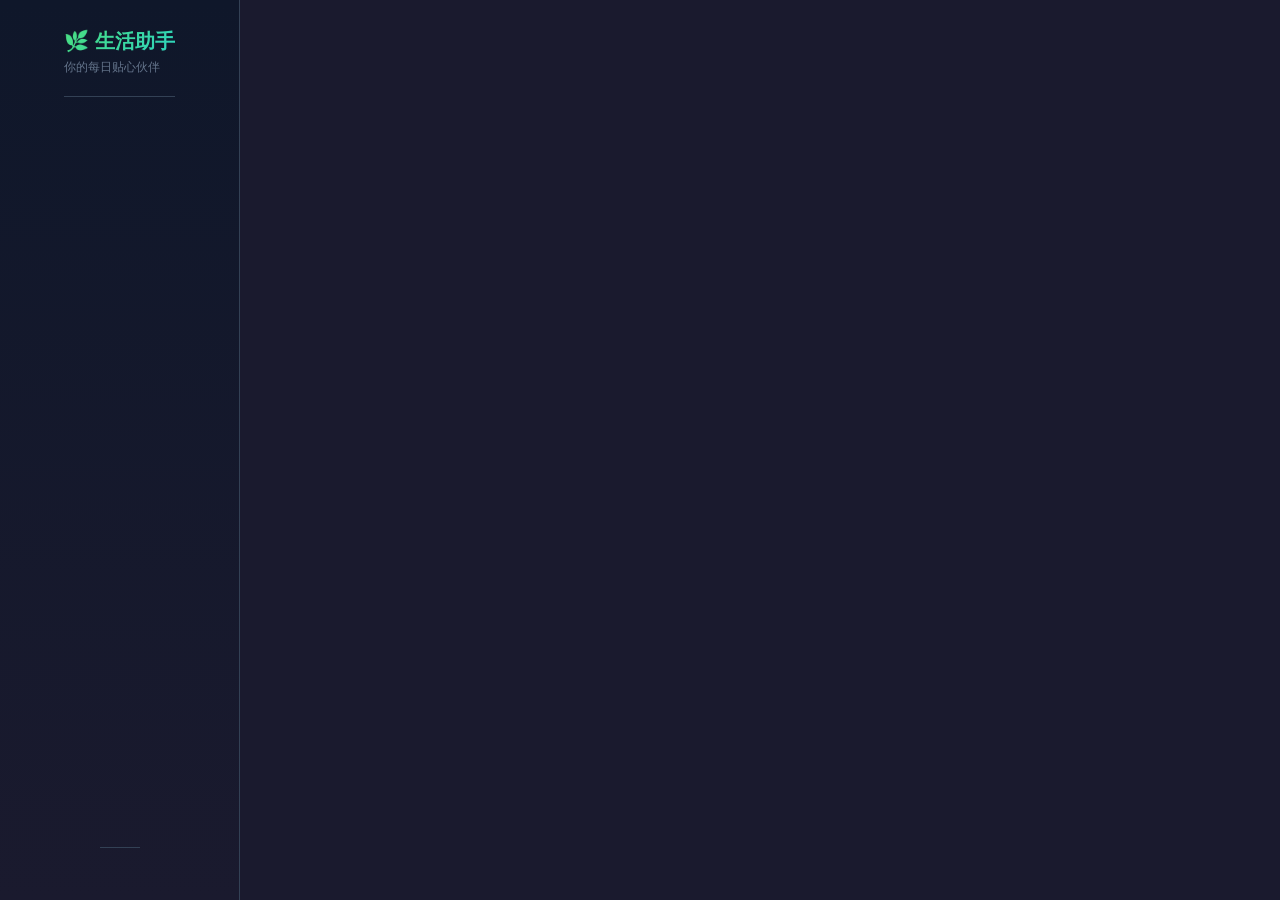
==== commit 0a0b9074: "Add files via upload" ====
--- a/index.html
+++ b/index.html
@@ -2,7 +2,7 @@
 <html lang="zh">
 <head>
 <meta charset="UTF-8">
-<meta name="viewport" content="width=device-width, initial-scale=1.0">
+<meta name="viewport" content="width=device-width, initial-scale=1.0, maximum-scale=1.0, user-scalable=no">
 <title>每日生活助手</title>
 <style>
 * { margin: 0; padding: 0; box-sizing: border-box; }
@@ -34,78 +34,71 @@
     font-family: -apple-system, BlinkMacSystemFont, 'Segoe UI', 'PingFang SC', 'Microsoft YaHei', sans-serif;
     background: var(--bg-dark);
     color: var(--text-primary);
-    height: 100vh;
-    overflow: hidden;
-    display: flex;
+    min-height: 100vh;
+    overflow-x: hidden;
+    display: flex;
+    flex-direction: column;
 }
 
 ::-webkit-scrollbar { width: 6px; }
 ::-webkit-scrollbar-track { background: transparent; }
 ::-webkit-scrollbar-thumb { background: var(--border-color); border-radius: 3px; }
-::-webkit-scrollbar-thumb:hover { background: var(--text-muted); }
-
-/* ===== 侧边栏 ===== */
+
+/* ===== 顶部导航栏（手机适配版）===== */
 .sidebar {
-    width: 240px;
-    min-width: 240px;
+    width: 100%;
     background: linear-gradient(180deg, #0f172a 0%, #1a1a2e 100%);
     display: flex;
-    flex-direction: column;
+    flex-direction: row;
+    align-items: center;
+    padding: 10px 12px;
+    border-bottom: 1px solid var(--border-color);
+    overflow-x: auto;
+    flex-shrink: 0;
+    gap: 4px;
+}
+.sidebar-header {
+    padding-right: 12px;
     border-right: 1px solid var(--border-color);
-    overflow-y: auto;
-}
-.sidebar-header {
-    padding: 28px 20px 20px;
-    border-bottom: 1px solid var(--border-color);
+    white-space: nowrap;
+    flex-shrink: 0;
 }
 .sidebar-header h1 {
-    font-size: 20px;
+    font-size: 16px;
     background: linear-gradient(135deg, var(--accent-green), var(--accent-teal));
     -webkit-background-clip: text;
     -webkit-text-fill-color: transparent;
-    margin-bottom: 4px;
-}
-.sidebar-header p {
-    font-size: 12px;
-    color: var(--text-muted);
-}
+    margin-bottom: 0;
+}
+.sidebar-header p { display: none; }
 .nav-menu {
+    display: flex;
+    flex-direction: row;
+    padding: 0;
     flex: 1;
-    padding: 12px 10px;
+    overflow-x: auto;
+    gap: 4px;
 }
 .nav-item {
     display: flex;
     align-items: center;
-    padding: 12px 14px;
+    padding: 8px 12px;
     border-radius: 10px;
     cursor: pointer;
-    margin-bottom: 4px;
     transition: var(--transition);
-    position: relative;
-    font-size: 14px;
+    font-size: 13px;
     color: var(--text-secondary);
-}
-.nav-item:hover {
-    background: var(--hover-bg);
-    color: var(--text-primary);
-}
+    white-space: nowrap;
+    flex-shrink: 0;
+}
+.nav-item:hover { background: var(--hover-bg); color: var(--text-primary); }
 .nav-item.active {
     background: rgba(74, 222, 128, 0.12);
     color: var(--accent-green);
     font-weight: 600;
 }
-.nav-item.active::before {
-    content: '';
-    position: absolute;
-    left: 0;
-    top: 50%;
-    transform: translateY(-50%);
-    width: 3px;
-    height: 60%;
-    background: var(--accent-green);
-    border-radius: 0 3px 3px 0;
-}
-.nav-icon { font-size: 18px; margin-right: 12px; }
+.nav-item.active::before { display: none; }
+.nav-icon { font-size: 16px; margin-right: 6px; }
 .nav-text { flex: 1; }
 .nav-badge {
     background: var(--accent-red);
@@ -114,45 +107,32 @@
     padding: 2px 6px;
     border-radius: 10px;
 }
-.sidebar-footer {
-    padding: 16px 20px;
-    border-top: 1px solid var(--border-color);
-    font-size: 12px;
-    color: var(--text-muted);
-    text-align: center;
-}
+.sidebar-footer { display: none; }
 
 /* ===== 主内容区 ===== */
 .main-content {
     flex: 1;
     overflow-y: auto;
-    padding: 28px 32px;
-}
-.page-header {
-    margin-bottom: 24px;
-}
-.page-header h2 {
-    font-size: 24px;
-    margin-bottom: 6px;
-}
-.page-header p {
-    font-size: 13px;
-    color: var(--text-muted);
-}
+    padding: 16px 12px;
+    -webkit-overflow-scrolling: touch;
+}
+.page-header { margin-bottom: 16px; }
+.page-header h2 { font-size: 20px; margin-bottom: 4px; }
+.page-header p { font-size: 12px; color: var(--text-muted); }
 
 /* ===== 卡片 ===== */
 .card {
     background: var(--bg-card);
     border-radius: var(--radius-lg);
-    padding: 22px;
-    margin-bottom: 18px;
+    padding: 16px;
+    margin-bottom: 14px;
     border: 1px solid var(--border-color);
     box-shadow: var(--shadow);
 }
 .card-title {
     font-size: 15px;
     font-weight: 600;
-    margin-bottom: 16px;
+    margin-bottom: 14px;
     display: flex;
     align-items: center;
     color: var(--text-primary);
@@ -161,43 +141,37 @@
 /* ===== 统计卡片 ===== */
 .stats-row {
     display: grid;
-    grid-template-columns: repeat(auto-fit, minmax(140px, 1fr));
-    gap: 14px;
-    margin-bottom: 18px;
+    grid-template-columns: repeat(2, 1fr);
+    gap: 10px;
+    margin-bottom: 14px;
 }
 .stat-card {
     background: var(--bg-card);
     border-radius: var(--radius);
-    padding: 18px;
+    padding: 14px 10px;
     text-align: center;
     border: 1px solid var(--border-color);
 }
-.stat-value {
-    font-size: 22px;
-    font-weight: 700;
-    margin-bottom: 4px;
-}
-.stat-label {
-    font-size: 12px;
-    color: var(--text-muted);
-}
+.stat-value { font-size: 18px; font-weight: 700; margin-bottom: 4px; }
+.stat-label { font-size: 11px; color: var(--text-muted); }
 
 /* ===== 子标签 ===== */
 .sub-tabs {
     display: flex;
     flex-wrap: wrap;
     gap: 8px;
-    margin-bottom: 18px;
+    margin-bottom: 14px;
 }
 .sub-tab {
-    padding: 8px 16px;
+    padding: 8px 14px;
     border-radius: 8px;
     border: 1px solid var(--border-color);
     background: var(--bg-card);
     color: var(--text-secondary);
     cursor: pointer;
-    font-size: 13px;
+    font-size: 12px;
     transition: var(--transition);
+    white-space: nowrap;
 }
 .sub-tab:hover { background: var(--hover-bg); }
 .sub-tab.active {
@@ -218,7 +192,7 @@
 .todo-item {
     display: flex;
     align-items: center;
-    padding: 12px 14px;
+    padding: 12px;
     border-radius: 10px;
     margin-bottom: 6px;
     background: var(--hover-bg);
@@ -229,8 +203,8 @@
     color: var(--text-muted);
 }
 .todo-checkbox {
-    width: 22px;
-    height: 22px;
+    width: 24px;
+    height: 24px;
     border-radius: 50%;
     border: 2px solid var(--border-color);
     margin-right: 12px;
@@ -249,7 +223,7 @@
 .todo-checkbox.checked::after {
     content: '✓';
     color: #0f172a;
-    font-size: 13px;
+    font-size: 14px;
     font-weight: 700;
 }
 .todo-text { flex: 1; font-size: 14px; }
@@ -257,7 +231,7 @@
     background: none;
     border: none;
     color: var(--text-muted);
-    font-size: 18px;
+    font-size: 20px;
     cursor: pointer;
     padding: 4px 8px;
     border-radius: 4px;
@@ -267,11 +241,12 @@
 .todo-item:hover .todo-delete { opacity: 1; }
 .todo-delete:hover { background: rgba(248,113,113,0.2); color: var(--accent-red); }
 .todo-priority {
-    font-size: 11px;
+    font-size: 10px;
     padding: 2px 8px;
     border-radius: 10px;
     margin-right: 8px;
     font-weight: 600;
+    white-space: nowrap;
 }
 .priority-high { background: rgba(248,113,113,0.2); color: var(--accent-red); }
 .priority-mid { background: rgba(251,146,60,0.2); color: var(--accent-orange); }
@@ -280,11 +255,13 @@
 .add-todo-row {
     display: flex;
     gap: 8px;
-    margin-top: 14px;
+    margin-top: 12px;
+    flex-wrap: wrap;
 }
 .add-todo-row input {
     flex: 1;
-    padding: 10px 14px;
+    min-width: 0;
+    padding: 10px 12px;
     border-radius: 8px;
     border: 1px solid var(--border-color);
     background: var(--hover-bg);
@@ -301,11 +278,12 @@
     color: var(--text-primary);
     font-size: 13px;
     outline: none;
+    min-width: 100px;
 }
 
 /* ===== 按钮 ===== */
 .btn-add {
-    padding: 10px 18px;
+    padding: 10px 16px;
     border-radius: 8px;
     border: none;
     background: var(--accent-green);
@@ -316,9 +294,9 @@
     transition: var(--transition);
     white-space: nowrap;
 }
-.btn-add:hover { filter: brightness(1.1); transform: translateY(-1px); }
+.btn-add:hover { filter: brightness(1.1); }
 .btn-cancel {
-    padding: 10px 18px;
+    padding: 10px 16px;
     border-radius: 8px;
     border: 1px solid var(--border-color);
     background: transparent;
@@ -327,7 +305,7 @@
     cursor: pointer;
 }
 .btn-confirm {
-    padding: 10px 18px;
+    padding: 10px 16px;
     border-radius: 8px;
     border: none;
     background: var(--accent-green);
@@ -343,7 +321,7 @@
     background: var(--hover-bg);
     border-radius: 4px;
     overflow: hidden;
-    margin-bottom: 16px;
+    margin-bottom: 14px;
 }
 .progress-fill {
     height: 100%;
@@ -356,11 +334,11 @@
 .water-progress {
     display: flex;
     justify-content: center;
-    margin: 20px 0;
+    margin: 16px 0;
 }
 .water-circle {
-    width: 160px;
-    height: 160px;
+    width: 140px;
+    height: 140px;
     border-radius: 50%;
     background: conic-gradient(var(--accent-blue) calc(var(--progress) * 1%), var(--hover-bg) 0);
     display: flex;
@@ -368,8 +346,8 @@
     justify-content: center;
 }
 .water-circle-inner {
-    width: 130px;
-    height: 130px;
+    width: 112px;
+    height: 112px;
     border-radius: 50%;
     background: var(--bg-card);
     display: flex;
@@ -377,25 +355,25 @@
     align-items: center;
     justify-content: center;
 }
-.water-amount { font-size: 26px; font-weight: 700; color: var(--accent-blue); }
-.water-label { font-size: 12px; color: var(--text-muted); margin-top: 2px; }
+.water-amount { font-size: 22px; font-weight: 700; color: var(--accent-blue); }
+.water-label { font-size: 11px; color: var(--text-muted); margin-top: 2px; }
 .water-stats {
     display: grid;
     grid-template-columns: repeat(3, 1fr);
-    gap: 12px;
-    margin-bottom: 20px;
+    gap: 10px;
+    margin-bottom: 16px;
 }
 .water-stat { text-align: center; }
-.water-stat-value { font-size: 20px; font-weight: 700; }
-.water-stat-label { font-size: 11px; color: var(--text-muted); margin-top: 2px; }
+.water-stat-value { font-size: 18px; font-weight: 700; }
+.water-stat-label { font-size: 10px; color: var(--text-muted); margin-top: 2px; }
 .water-list {
     display: grid;
-    grid-template-columns: repeat(auto-fit, minmax(100px, 1fr));
-    gap: 10px;
+    grid-template-columns: repeat(auto-fit, minmax(80px, 1fr));
+    gap: 8px;
 }
 .water-item {
     text-align: center;
-    padding: 14px 10px;
+    padding: 12px 8px;
     border-radius: 10px;
     background: var(--hover-bg);
     cursor: pointer;
@@ -406,20 +384,20 @@
     background: rgba(74,222,128,0.12);
     border: 1px solid rgba(74,222,128,0.3);
 }
-.water-cup-icon { font-size: 28px; margin-bottom: 4px; }
-.water-time { font-size: 13px; font-weight: 600; }
-.water-ml { font-size: 11px; color: var(--text-muted); }
+.water-cup-icon { font-size: 24px; margin-bottom: 4px; }
+.water-time { font-size: 12px; font-weight: 600; }
+.water-ml { font-size: 10px; color: var(--text-muted); }
 
 /* ===== 吃药 ===== */
 .medicine-grid {
     display: grid;
-    grid-template-columns: repeat(auto-fit, minmax(160px, 1fr));
-    gap: 12px;
-    margin-bottom: 16px;
+    grid-template-columns: repeat(2, 1fr);
+    gap: 10px;
+    margin-bottom: 14px;
 }
 .medicine-card {
     text-align: center;
-    padding: 20px 14px;
+    padding: 16px 10px;
     border-radius: 12px;
     background: var(--hover-bg);
     cursor: pointer;
@@ -431,10 +409,10 @@
     background: rgba(74,222,128,0.1);
     border-color: var(--accent-green);
 }
-.medicine-icon { font-size: 36px; margin-bottom: 8px; }
-.medicine-name { font-size: 14px; font-weight: 600; margin-bottom: 4px; }
-.medicine-desc { font-size: 11px; color: var(--text-muted); margin-bottom: 6px; }
-.medicine-streak { font-size: 12px; color: var(--accent-orange); }
+.medicine-icon { font-size: 32px; margin-bottom: 6px; }
+.medicine-name { font-size: 13px; font-weight: 600; margin-bottom: 4px; }
+.medicine-desc { font-size: 10px; color: var(--text-muted); margin-bottom: 6px; }
+.medicine-streak { font-size: 11px; color: var(--accent-orange); }
 .add-medicine {
     display: flex;
     gap: 8px;
@@ -442,8 +420,8 @@
 }
 .add-medicine input {
     flex: 1;
-    min-width: 140px;
-    padding: 10px 14px;
+    min-width: 120px;
+    padding: 10px 12px;
     border-radius: 8px;
     border: 1px solid var(--border-color);
     background: var(--hover-bg);
@@ -457,22 +435,22 @@
     display: grid;
     grid-template-columns: repeat(7, 1fr);
     gap: 4px;
-    margin: 16px 0;
+    margin: 12px 0;
 }
 .cal-header {
     text-align: center;
-    font-size: 11px;
+    font-size: 10px;
     color: var(--text-muted);
-    padding: 6px 0;
+    padding: 4px 0;
     font-weight: 600;
 }
 .cal-day, .study-cal-day {
     text-align: center;
-    padding: 8px 4px;
+    padding: 6px 2px;
     border-radius: 6px;
-    font-size: 13px;
+    font-size: 12px;
     cursor: default;
-    min-height: 36px;
+    min-height: 32px;
     display: flex;
     flex-direction: column;
     align-items: center;
@@ -501,7 +479,7 @@
     display: flex;
     align-items: center;
     justify-content: center;
-    gap: 16px;
+    gap: 12px;
     margin-bottom: 8px;
 }
 .cal-nav button {
@@ -514,21 +492,21 @@
     cursor: pointer;
     font-size: 14px;
 }
-.cal-month { font-size: 15px; font-weight: 600; }
+.cal-month { font-size: 14px; font-weight: 600; }
 .period-info {
     display: grid;
     grid-template-columns: repeat(3, 1fr);
-    gap: 12px;
-    margin-top: 16px;
+    gap: 10px;
+    margin-top: 12px;
 }
 .period-info-item { text-align: center; }
-.period-info-value { font-size: 18px; font-weight: 700; color: var(--accent-pink); }
-.period-info-label { font-size: 11px; color: var(--text-muted); margin-top: 2px; }
+.period-info-value { font-size: 16px; font-weight: 700; color: var(--accent-pink); }
+.period-info-label { font-size: 10px; color: var(--text-muted); margin-top: 2px; }
 .period-form {
     display: grid;
-    grid-template-columns: 1fr 1fr;
-    gap: 12px;
-    margin-bottom: 16px;
+    grid-template-columns: 1fr;
+    gap: 10px;
+    margin-bottom: 14px;
 }
 .period-form label {
     display: block;
@@ -538,7 +516,7 @@
 }
 .period-form input, .period-form textarea {
     width: 100%;
-    padding: 8px 12px;
+    padding: 10px 12px;
     border-radius: 8px;
     border: 1px solid var(--border-color);
     background: var(--hover-bg);
@@ -550,34 +528,34 @@
 
 /* ===== 养生 ===== */
 .health-card {
-    padding: 18px;
+    padding: 14px;
     border-radius: 12px;
     background: var(--hover-bg);
-    margin-bottom: 12px;
+    margin-bottom: 10px;
     cursor: pointer;
     transition: var(--transition);
     border: 1px solid transparent;
 }
-.health-card:hover { border-color: var(--accent-green); transform: translateY(-1px); }
+.health-card:hover { border-color: var(--accent-green); }
 .health-tag {
     display: inline-block;
-    font-size: 11px;
-    padding: 3px 10px;
+    font-size: 10px;
+    padding: 3px 8px;
     border-radius: 10px;
     background: rgba(74,222,128,0.15);
     color: var(--accent-green);
-    margin-bottom: 8px;
-}
-.health-title { font-size: 16px; font-weight: 600; margin-bottom: 8px; }
-.health-content { font-size: 13px; color: var(--text-secondary); line-height: 1.7; }
-.health-actions { display: flex; gap: 10px; margin-top: 14px; }
+    margin-bottom: 6px;
+}
+.health-title { font-size: 15px; font-weight: 600; margin-bottom: 6px; }
+.health-content { font-size: 13px; color: var(--text-secondary); line-height: 1.6; }
+.health-actions { display: flex; gap: 8px; margin-top: 12px; flex-wrap: wrap; }
 .btn-favorite, .btn-note {
-    padding: 8px 16px;
+    padding: 8px 14px;
     border-radius: 8px;
     border: 1px solid var(--border-color);
     background: var(--hover-bg);
     color: var(--text-primary);
-    font-size: 13px;
+    font-size: 12px;
     cursor: pointer;
     transition: var(--transition);
 }
@@ -586,24 +564,24 @@
 /* ===== 备忘录 ===== */
 .memo-grid {
     display: grid;
-    grid-template-columns: repeat(auto-fill, minmax(240px, 1fr));
-    gap: 14px;
+    grid-template-columns: 1fr;
+    gap: 10px;
 }
 .memo-card {
     background: var(--hover-bg);
     border-radius: 12px;
-    padding: 18px;
+    padding: 14px;
     cursor: pointer;
     transition: var(--transition);
     position: relative;
     border: 1px solid transparent;
 }
-.memo-card:hover { border-color: var(--accent-blue); transform: translateY(-2px); }
+.memo-card:hover { border-color: var(--accent-blue); }
 .memo-card-header {
     display: flex;
     justify-content: space-between;
     align-items: center;
-    margin-bottom: 10px;
+    margin-bottom: 8px;
 }
 .memo-card-title { font-size: 14px; font-weight: 600; }
 .memo-card-date { font-size: 11px; color: var(--text-muted); }
@@ -612,7 +590,7 @@
     color: var(--text-secondary);
     line-height: 1.6;
     display: -webkit-box;
-    -webkit-line-clamp: 4;
+    -webkit-line-clamp: 3;
     -webkit-box-orient: vertical;
     overflow: hidden;
 }
@@ -635,31 +613,31 @@
     flex-direction: column;
     align-items: center;
     justify-content: center;
-    padding: 30px;
+    padding: 24px;
     border: 2px dashed var(--border-color);
     border-radius: 12px;
     cursor: pointer;
     transition: var(--transition);
     color: var(--text-muted);
-    min-height: 120px;
+    min-height: 100px;
 }
 .add-memo-btn:hover { border-color: var(--accent-green); color: var(--accent-green); }
-.plus-icon { font-size: 32px; margin-bottom: 6px; }
+.plus-icon { font-size: 28px; margin-bottom: 4px; }
 
 /* ===== 记账 ===== */
 .account-tabs {
     display: flex;
     gap: 8px;
-    margin-bottom: 18px;
+    margin-bottom: 14px;
 }
 .account-tab {
-    padding: 10px 24px;
+    padding: 8px 20px;
     border-radius: 10px;
     border: 1px solid var(--border-color);
     background: var(--bg-card);
     color: var(--text-secondary);
     cursor: pointer;
-    font-size: 14px;
+    font-size: 13px;
     font-weight: 600;
     transition: var(--transition);
 }
@@ -670,12 +648,12 @@
 }
 .account-form {
     display: grid;
-    grid-template-columns: 1fr 1fr 1fr auto;
+    grid-template-columns: 1fr;
     gap: 10px;
     align-items: center;
 }
 .account-form input, .account-form select {
-    padding: 10px 14px;
+    padding: 10px 12px;
     border-radius: 8px;
     border: 1px solid var(--border-color);
     background: var(--hover-bg);
@@ -688,16 +666,16 @@
     display: flex;
     justify-content: space-between;
     align-items: center;
-    padding: 12px 14px;
+    padding: 12px;
     border-radius: 10px;
     margin-bottom: 6px;
     background: var(--hover-bg);
 }
-.account-item-info { display: flex; align-items: center; gap: 12px; }
-.account-item-icon { font-size: 22px; }
-.account-item-name { font-size: 14px; font-weight: 500; }
-.account-item-category { font-size: 11px; color: var(--text-muted); margin-top: 2px; }
-.account-item-amount { font-size: 15px; font-weight: 700; }
+.account-item-info { display: flex; align-items: center; gap: 10px; }
+.account-item-icon { font-size: 20px; }
+.account-item-name { font-size: 13px; font-weight: 500; }
+.account-item-category { font-size: 10px; color: var(--text-muted); margin-top: 2px; }
+.account-item-amount { font-size: 14px; font-weight: 700; }
 .account-item-amount.expense { color: var(--accent-red); }
 .account-item-amount.income { color: var(--accent-green); }
 
@@ -706,21 +684,21 @@
     display: flex;
     flex-direction: column;
     align-items: center;
-    margin: 10px 0 20px;
+    margin: 10px 0 16px;
 }
 .savings-circle {
-    width: 180px;
-    height: 180px;
+    width: 150px;
+    height: 150px;
     border-radius: 50%;
     background: conic-gradient(var(--accent-yellow) calc(var(--savings-progress) * 1%), var(--hover-bg) 0);
     display: flex;
     align-items: center;
     justify-content: center;
-    margin-bottom: 14px;
+    margin-bottom: 12px;
 }
 .savings-circle-inner {
-    width: 146px;
-    height: 146px;
+    width: 122px;
+    height: 122px;
     border-radius: 50%;
     background: var(--bg-card);
     display: flex;
@@ -728,8 +706,8 @@
     align-items: center;
     justify-content: center;
 }
-.savings-amount { font-size: 24px; font-weight: 700; color: var(--accent-yellow); }
-.savings-label { font-size: 12px; color: var(--text-muted); margin-top: 2px; }
+.savings-amount { font-size: 20px; font-weight: 700; color: var(--accent-yellow); }
+.savings-label { font-size: 11px; color: var(--text-muted); margin-top: 2px; }
 .savings-form {
     display: flex;
     gap: 8px;
@@ -737,7 +715,7 @@
     align-items: center;
 }
 .savings-form input {
-    padding: 10px 14px;
+    padding: 10px 12px;
     border-radius: 8px;
     border: 1px solid var(--border-color);
     background: var(--hover-bg);
@@ -745,31 +723,31 @@
     font-size: 14px;
     outline: none;
     flex: 1;
-    min-width: 120px;
+    min-width: 100px;
 }
 .savings-item {
     display: flex;
     justify-content: space-between;
-    padding: 10px 14px;
+    padding: 10px 12px;
     border-radius: 8px;
     margin-bottom: 6px;
     background: var(--hover-bg);
 }
-.savings-item-date { font-size: 13px; color: var(--text-muted); }
-.savings-item-amount { font-size: 14px; font-weight: 600; color: var(--accent-yellow); }
+.savings-item-date { font-size: 12px; color: var(--text-muted); }
+.savings-item-amount { font-size: 13px; font-weight: 600; color: var(--accent-yellow); }
 
 /* ===== 学习打卡 ===== */
 .study-hero {
     text-align: center;
-    padding: 30px 20px;
+    padding: 20px 16px;
     background: linear-gradient(135deg, rgba(167,139,250,0.1), rgba(96,165,250,0.1));
     border-radius: var(--radius-lg);
-    margin-bottom: 20px;
+    margin-bottom: 16px;
     border: 1px solid rgba(167,139,250,0.2);
 }
-.study-hero-icon { font-size: 48px; margin-bottom: 10px; }
-.study-hero-title { font-size: 20px; font-weight: 700; margin-bottom: 6px; }
-.study-hero-desc { font-size: 13px; color: var(--text-muted); margin-bottom: 18px; }
+.study-hero-icon { font-size: 40px; margin-bottom: 8px; }
+.study-hero-title { font-size: 18px; font-weight: 700; margin-bottom: 4px; }
+.study-hero-desc { font-size: 12px; color: var(--text-muted); margin-bottom: 14px; }
 .study-input-row {
     display: flex;
     align-items: center;
@@ -777,8 +755,8 @@
     gap: 10px;
 }
 .study-input-row input {
-    width: 100px;
-    padding: 10px 14px;
+    width: 80px;
+    padding: 10px 12px;
     border-radius: 8px;
     border: 1px solid var(--border-color);
     background: var(--hover-bg);
@@ -793,7 +771,7 @@
     font-weight: 600;
 }
 .study-hours {
-    font-size: 9px;
+    font-size: 8px;
     color: var(--accent-purple);
     margin-top: 1px;
 }
@@ -801,27 +779,27 @@
 /* ===== 复盘 ===== */
 .review-summary {
     display: grid;
-    grid-template-columns: repeat(auto-fit, minmax(140px, 1fr));
-    gap: 14px;
-    margin-bottom: 20px;
+    grid-template-columns: repeat(2, 1fr);
+    gap: 10px;
+    margin-bottom: 16px;
 }
 .review-card {
     background: var(--hover-bg);
     border-radius: var(--radius);
-    padding: 20px;
+    padding: 16px;
     text-align: center;
 }
-.review-card-value { font-size: 24px; font-weight: 700; margin-bottom: 4px; }
-.review-card-label { font-size: 12px; color: var(--text-muted); }
+.review-card-value { font-size: 20px; font-weight: 700; margin-bottom: 4px; }
+.review-card-label { font-size: 11px; color: var(--text-muted); }
 .review-textarea {
     width: 100%;
-    min-height: 100px;
-    padding: 14px;
+    min-height: 80px;
+    padding: 12px;
     background: var(--hover-bg);
     border: 1px solid var(--border-color);
     border-radius: var(--radius);
     color: var(--text-primary);
-    font-size: 14px;
+    font-size: 13px;
     outline: none;
     resize: vertical;
     font-family: inherit;
@@ -839,24 +817,25 @@
     z-index: 1000;
     align-items: center;
     justify-content: center;
+    padding: 16px;
 }
 .modal-overlay.show { display: flex; }
 .modal {
     background: var(--bg-card);
     border-radius: var(--radius-lg);
-    padding: 28px;
+    padding: 20px;
     max-width: 500px;
-    width: 90%;
-    max-height: 80vh;
+    width: 100%;
+    max-height: 85vh;
     overflow-y: auto;
     border: 1px solid var(--border-color);
     box-shadow: 0 20px 60px rgba(0,0,0,0.5);
 }
-.modal h3 { font-size: 18px; margin-bottom: 16px; }
-.modal label { font-size: 13px; color: var(--text-muted); display: block; margin: 12px 0 6px; }
+.modal h3 { font-size: 17px; margin-bottom: 14px; }
+.modal label { font-size: 12px; color: var(--text-muted); display: block; margin: 10px 0 6px; }
 .modal input, .modal textarea {
     width: 100%;
-    padding: 10px 14px;
+    padding: 10px 12px;
     border-radius: 8px;
     border: 1px solid var(--border-color);
     background: var(--hover-bg);
@@ -865,7 +844,7 @@
     outline: none;
     margin-bottom: 8px;
 }
-.modal textarea { min-height: 100px; resize: vertical; }
+.modal textarea { min-height: 80px; resize: vertical; }
 .modal-actions {
     display: flex;
     justify-content: flex-end;
@@ -881,14 +860,16 @@
     transform: translateX(-50%) translateY(20px);
     background: var(--accent-green);
     color: #0f172a;
-    padding: 12px 24px;
+    padding: 12px 20px;
     border-radius: 10px;
-    font-size: 14px;
+    font-size: 13px;
     font-weight: 600;
     opacity: 0;
     pointer-events: none;
     transition: all 0.3s ease;
     z-index: 2000;
+    max-width: 90vw;
+    text-align: center;
 }
 .toast.show { opacity: 1; transform: translateX(-50%) translateY(0); }
 .toast.error { background: var(--accent-red); color: #fff; }
@@ -897,17 +878,58 @@
 .fitness-ring {
     display: flex;
     justify-content: center;
-    gap: 16px;
     flex-wrap: wrap;
-    margin: 20px 0;
-}
-
-/* ===== 响应式 ===== */
-@media (max-width: 768px) {
-    .sidebar { width: 200px; min-width: 200px; }
-    .main-content { padding: 20px 16px; }
-    .account-form { grid-template-columns: 1fr 1fr; }
-    .period-form { grid-template-columns: 1fr; }
+    gap: 12px;
+    margin: 16px 0;
+}
+
+/* ===== 桌面端恢复原有布局 ===== */
+@media (min-width: 769px) {
+    body { flex-direction: row; }
+    .sidebar {
+        width: 240px;
+        min-width: 240px;
+        flex-direction: column;
+        padding: 28px 20px 20px;
+        border-right: 1px solid var(--border-color);
+        border-bottom: none;
+        overflow-y: auto;
+        overflow-x: hidden;
+    }
+    .sidebar-header { padding: 0 0 20px; border-right: none; border-bottom: 1px solid var(--border-color); }
+    .sidebar-header h1 { font-size: 20px; margin-bottom: 4px; }
+    .sidebar-header p { display: block; font-size: 12px; color: var(--text-muted); }
+    .nav-menu { flex-direction: column; padding: 12px 0; gap: 0; }
+    .nav-item { padding: 12px 14px; margin-bottom: 4px; font-size: 14px; }
+    .nav-item.active::before {
+        display: block;
+        content: '';
+        position: absolute;
+        left: 0;
+        top: 50%;
+        transform: translateY(-50%);
+        width: 3px;
+        height: 60%;
+        background: var(--accent-green);
+        border-radius: 0 3px 3px 0;
+    }
+    .nav-icon { font-size: 18px; margin-right: 12px; }
+    .sidebar-footer { display: block; padding: 16px 20px; border-top: 1px solid var(--border-color); font-size: 12px; color: var(--text-muted); text-align: center; }
+    .main-content { padding: 28px 32px; }
+    .page-header h2 { font-size: 24px; }
+    .stats-row { grid-template-columns: repeat(auto-fit, minmax(140px, 1fr)); }
+    .stat-card { padding: 18px; }
+    .stat-value { font-size: 22px; }
+    .stat-label { font-size: 12px; }
+    .period-form { grid-template-columns: 1fr 1fr; }
+    .account-form { grid-template-columns: 1fr 1fr 1fr auto; }
+    .memo-grid { grid-template-columns: repeat(auto-fill, minmax(240px, 1fr)); }
+    .medicine-grid { grid-template-columns: repeat(auto-fit, minmax(160px, 1fr)); }
+    .water-circle { width: 160px; height: 160px; }
+    .water-circle-inner { width: 130px; height: 130px; }
+    .savings-circle { width: 180px; height: 180px; }
+    .savings-circle-inner { width: 146px; height: 146px; }
+    .review-summary { grid-template-columns: repeat(auto-fit, minmax(140px, 1fr)); }
 }
 </style>
 </head>
@@ -1131,11 +1153,11 @@
             <p>规划每一天，让生活更有条理</p>
         </div>
         <div class="sub-tabs">
-            <button class="sub-tab ${state.currentSubTab==='routine'?'active':''}" data-tab="routine">🏠 日常计划</button>
-            <button class="sub-tab ${state.currentSubTab==='work'?'active':''}" data-tab="work">💼 工作计划</button>
-            <button class="sub-tab ${state.currentSubTab==='water'?'active':''}" data-tab="water">💧 喝水提醒</button>
-            <button class="sub-tab ${state.currentSubTab==='period'?'active':''}" data-tab="period">🌸 月经记录</button>
-            <button class="sub-tab ${state.currentSubTab==='medicine'?'active':''}" data-tab="medicine">💊 吃药打卡</button>
+            <button class="sub-tab ${state.currentSubTab==='routine'?'active':''}" data-tab="routine">🏠 日常</button>
+            <button class="sub-tab ${state.currentSubTab==='work'?'active':''}" data-tab="work">💼 工作</button>
+            <button class="sub-tab ${state.currentSubTab==='water'?'active':''}" data-tab="water">💧 喝水</button>
+            <button class="sub-tab ${state.currentSubTab==='period'?'active':''}" data-tab="period">🌸 经期</button>
+            <button class="sub-tab ${state.currentSubTab==='medicine'?'active':''}" data-tab="medicine">💊 吃药</button>
         </div>
         <div class="sub-panel ${state.currentSubTab==='routine'?'active':''}">${renderRoutine()}</div>
         <div class="sub-panel ${state.currentSubTab==='work'?'active':''}">${renderWork()}</div>
@@ -1317,12 +1339,12 @@
     }
     const max = Math.max(...days.map(d => d.count), 1);
     return `
-        <div style="display:flex;align-items:flex-end;gap:12px;height:100px;padding:10px 0;">
+        <div style="display:flex;align-items:flex-end;gap:8px;height:80px;padding:10px 0;">
             ${days.map(d => `
                 <div style="flex:1;text-align:center;">
-                    <div style="height:${d.count/max*80}px;background:${d.count>0?'var(--accent-blue)':'var(--hover-bg)'};border-radius:6px 6px 0 0;min-height:4px;transition:all 0.3s;"></div>
-                    <div style="font-size:11px;color:var(--text-muted);margin-top:4px;">${d.date}</div>
-                    <div style="font-size:12px;color:var(--accent-blue);font-weight:600;">${d.count}×</div>
+                    <div style="height:${d.count/max*60}px;background:${d.count>0?'var(--accent-blue)':'var(--hover-bg)'};border-radius:6px 6px 0 0;min-height:4px;transition:all 0.3s;"></div>
+                    <div style="font-size:10px;color:var(--text-muted);margin-top:4px;">${d.date}</div>
+                    <div style="font-size:11px;color:var(--accent-blue);font-weight:600;">${d.count}×</div>
                 </div>
             `).join('')}
         </div>
@@ -1776,21 +1798,18 @@
             <div class="fitness-ring">
                 ${weekData.map(d => `
                     <div style="text-align:center;cursor:pointer;" onclick="toggleFitness('${d.key}')">
-                        <div style="width:48px;height:48px;border-radius:50%;display:flex;align-items:center;justify-content:center;font-size:20px;background:${d.checked?'var(--accent-green)':'var(--hover-bg)'};border:2px solid ${d.checked?'var(--accent-green)':(d.isToday?'var(--accent-blue)':'var(--border-color)')};transition:all 0.3s;">
+                        <div style="width:44px;height:44px;border-radius:50%;display:flex;align-items:center;justify-content:center;font-size:18px;background:${d.checked?'var(--accent-green)':'var(--hover-bg)'};border:2px solid ${d.checked?'var(--accent-green)':(d.isToday?'var(--accent-blue)':'var(--border-color)')};transition:all 0.3s;">
                             ${d.checked?'✓':d.dow}
                         </div>
-                        <div style="font-size:11px;color:var(--text-muted);margin-top:4px;">${d.isToday?'今天':d.dow}</div>
+                        <div style="font-size:10px;color:var(--text-muted);margin-top:4px;">${d.isToday?'今天':d.dow}</div>
                     </div>
                 `).join('')}
-            </div>
-            <div style="text-align:center;margin-top:16px;">
-                <button class="btn-add" onclick="syncFitness()" style="padding:10px 28px;">☁️ 同步到手机云端</button>
             </div>
         </div>
         <div class="card">
             <div class="card-title">🏋️ 训练记录</div>
             <div class="add-todo-row">
-                <input type="text" id="fitnessInput" placeholder="记录今天的训练内容，如：跑步30分钟、深蹲50个..." onkeydown="if(event.key==='Enter')addFitnessRecord()">
+                <input type="text" id="fitnessInput" placeholder="记录今天的训练内容..." onkeydown="if(event.key==='Enter')addFitnessRecord()">
                 <button class="btn-add" onclick="addFitnessRecord()">📝 记录</button>
             </div>
             <div style="margin-top:16px;">
@@ -1814,7 +1833,6 @@
         state.fitnessWeek[key] = true;
         state.fitnessTotal = (state.fitnessTotal||0) + 1;
     }
-    // 计算连续天数
     let streak = 0;
     for (let i = 0; i < 30; i++) {
         const d = new Date();
@@ -1838,16 +1856,11 @@
     showToast('训练记录已保存 💪');
 }
 
-function syncFitness() {
-    showToast('☁️ 已同步到云端（演示）');
-}
-
 // ========== 存钱计划 ==========
 function renderSavings(container) {
     const pct = state.savingsGoal > 0 ? Math.min(100, Math.round(state.savingsCurrent / state.savingsGoal * 100)) : 0;
     const remain = Math.max(0, state.savingsGoal - state.savingsCurrent);
 
-    // 近6个月趋势
     const months = [];
     for (let i = 5; i >= 0; i--) {
         const d = new Date();
@@ -1878,7 +1891,7 @@
                 <div class="stat-label">还需存入</div>
             </div>
             <div class="stat-card">
-                <div class="stat-value" style="color:var(--accent-blue);font-size:16px;">📈 趋势</div>
+                <div class="stat-value" style="color:var(--accent-blue);font-size:14px;">📈 趋势</div>
                 <div class="stat-label">近6个月</div>
             </div>
         </div>
@@ -1895,19 +1908,19 @@
             <div class="savings-form">
                 <input type="number" id="savingsAddInput" placeholder="存入金额..." min="1">
                 <button class="btn-add" onclick="addSavings()">💰 存入</button>
-                <input type="number" id="savingsGoalInput" placeholder="目标金额" value="${state.savingsGoal}" style="max-width:150px;">
+                <input type="number" id="savingsGoalInput" placeholder="目标金额" value="${state.savingsGoal}" style="max-width:120px;">
                 <button class="btn-add" onclick="updateSavingsGoal()" style="background:var(--accent-blue);">🎯 设目标</button>
             </div>
         </div>
         <div class="card">
             <div class="card-title">📊 每月存入趋势（近6个月）</div>
-            <div style="display:flex;align-items:flex-end;gap:16px;height:140px;padding:10px 0;">
+            <div style="display:flex;align-items:flex-end;gap:10px;height:120px;padding:10px 0;">
                 ${months.map(m => `
                     <div style="flex:1;text-align:center;">
-                        <div style="height:${m.amount/maxMonth*110}px;background:linear-gradient(180deg,var(--accent-yellow),#b8860b);border-radius:6px 6px 0 0;min-height:4px;transition:all 0.3s;display:flex;align-items:flex-end;justify-content:center;padding-bottom:4px;">
-                            <span style="font-size:11px;color:var(--bg-dark);font-weight:700;">¥${formatMoney(m.amount)}</span>
+                        <div style="height:${m.amount/maxMonth*90}px;background:linear-gradient(180deg,var(--accent-yellow),#b8860b);border-radius:6px 6px 0 0;min-height:4px;transition:all 0.3s;display:flex;align-items:flex-end;justify-content:center;padding-bottom:4px;">
+                            <span style="font-size:10px;color:var(--bg-dark);font-weight:700;">¥${formatMoney(m.amount)}</span>
                         </div>
-                        <div style="font-size:11px;color:var(--text-muted);margin-top:6px;">${m.label}</div>
+                        <div style="font-size:10px;color:var(--text-muted);margin-top:6px;">${m.label}</div>
                     </div>
                 `).join('')}
             </div>
@@ -1917,30 +1930,10 @@
             ${(state.savingsHistory||[]).length === 0 ? '<p style="color:var(--text-muted);text-align:center;padding:16px;">暂无记录</p>' :
             state.savingsHistory.slice().reverse().map(r => `
                 <div class="savings-item">
-                    <span class="savings-item-date">${r.date}</span>
+                    <span class="savings-item-date">${r.date</span>
                     <span class="savings-item-amount">+¥${formatMoney(r.amount)}</span>
                 </div>
             `).join('')}
-        </div>
-        <div class="card">
-            <div class="card-title">💡 理财小贴士</div>
-            <div style="display:grid;grid-template-columns:repeat(auto-fit,minmax(200px,1fr));gap:12px;">
-                <div style="padding:14px;background:var(--hover-bg);border-radius:var(--radius);">
-                    <div style="font-size:18px;margin-bottom:6px;">🏦</div>
-                    <div style="font-size:13px;font-weight:600;margin-bottom:4px;">先存后花</div>
-                    <div style="font-size:12px;color:var(--text-muted);line-height:1.6;">工资到账先转存30%，剩下的再安排开销，避免月底存不下钱。</div>
-                </div>
-                <div style="padding:14px;background:var(--hover-bg);border-radius:var(--radius);">
-                    <div style="font-size:18px;margin-bottom:6px;">📊</div>
-                    <div style="font-size:13px;font-weight:600;margin-bottom:4px;">50/30/20法则</div>
-                    <div style="font-size:12px;color:var(--text-muted);line-height:1.6;">50%必要开支 + 30%想要消费 + 20%储蓄投资，简单好记的分配法。</div>
-                </div>
-                <div style="padding:14px;background:var(--hover-bg);border-radius:var(--radius);">
-                    <div style="font-size:18px;margin-bottom:6px;">🎯</div>
-                    <div style="font-size:13px;font-weight:600;margin-bottom:4px;">设小目标</div>
-                    <div style="font-size:12px;color:var(--text-muted);line-height:1.6;">把大目标拆成每月/每周小目标，更容易坚持，成就感也更强。</div>
-                </div>
-            </div>
         </div>
     `;
 }
@@ -1977,7 +1970,6 @@
         income: ['💼 工资', '📈 投资', '🎯 奖金', '💰 兼职', '🎁 红包', '📦 其他']
     };
 
-    // 分类统计
     const catStats = {};
     expenses.forEach(a => {
         const parts = a.category.split(' ');
@@ -1988,7 +1980,6 @@
     const catColors = ['#f87171','#fb923c','#fbbf24','#4ade80','#60a5fa','#a78bfa','#f472b6','#2dd4bf','#94a3b8','#fb923c','#fbbf24','#4ade80'];
     const maxCat = catEntries.length > 0 ? catEntries[0][1] : 1;
 
-    // 近7天趋势
     const trend = [];
     for (let i = 6; i >= 0; i--) {
         const d = new Date();
@@ -2000,7 +1991,6 @@
     }
     const maxTrend = Math.max(...trend.map(t => Math.max(t.exp, t.inc)), 1);
 
-    // 餐饮预算
     const foodThisMonth = expenses.filter(a => a.category.includes('餐饮')).reduce((s,a) => s+a.amount, 0);
     const foodBudget = 600;
     const foodPct = Math.round(foodThisMonth / foodBudget * 100);
@@ -2024,7 +2014,7 @@
                 <div class="stat-label">结余</div>
             </div>
             <div class="stat-card">
-                <div class="stat-value" style="color:${foodPct>100?'var(--accent-red)':'var(--accent-orange)'};font-size:16px;">${foodPct}%</div>
+                <div class="stat-value" style="color:${foodPct>100?'var(--accent-red)':'var(--accent-orange)'};font-size:14px;">${foodPct}%</div>
                 <div class="stat-label">餐饮预算</div>
             </div>
         </div>
@@ -2057,24 +2047,6 @@
                     </div>
                 </div>
             `).join('')}
-        </div>
-        <div class="card">
-            <div class="card-title">📈 近7天收支趋势</div>
-            <div style="display:flex;align-items:flex-end;gap:14px;height:130px;padding:10px 0;">
-                ${trend.map(t => `
-                    <div style="flex:1;text-align:center;">
-                        <div style="display:flex;flex-direction:column;align-items:center;gap:2px;height:110px;justify-content:flex-end;">
-                            ${t.inc>0?`<div style="width:100%;background:var(--accent-green);border-radius:3px;height:${t.inc/maxTrend*100}px;min-height:2px;font-size:9px;color:var(--bg-dark);display:flex;align-items:flex-end;justify-content:center;padding-bottom:2px;">${t.inc>0?formatMoney(t.inc):''}</div>`:'<div style="height:0;"></div>'}
-                            ${t.exp>0?`<div style="width:100%;background:var(--accent-red);border-radius:3px;height:${t.exp/maxTrend*100}px;min-height:2px;font-size:9px;color:white;display:flex;align-items:flex-end;justify-content:center;padding-bottom:2px;">${t.exp>0?formatMoney(t.exp):''}</div>`:'<div style="height:0;"></div>'}
-                        </div>
-                        <div style="font-size:10px;color:var(--text-muted);margin-top:4px;">${t.label}</div>
-                    </div>
-                `).join('')}
-            </div>
-            <div style="font-size:11px;color:var(--text-muted);text-align:center;margin-top:4px;">
-                <span style="color:var(--accent-green);">■</span> 收入
-                <span style="color:var(--accent-red);margin-left:12px;">■</span> 支出
-            </div>
         </div>
         <div class="card">
             <div class="card-title">📋 最近记录</div>
@@ -2206,13 +2178,13 @@
         <div class="card">
             <div class="card-title">📝 月度复盘</div>
             <label style="font-size:13px;color:var(--text-secondary);display:block;margin-bottom:8px;">📖 本月总结</label>
-            <textarea class="review-textarea" id="reviewSummary" style="min-height:80px;">${review.summary}</textarea>
+            <textarea class="review-textarea" id="reviewSummary">${review.summary}</textarea>
             <label style="font-size:13px;color:var(--text-secondary);display:block;margin:16px 0 8px;">✅ 成就与亮点</label>
-            <textarea class="review-textarea" id="reviewAchievements" style="min-height:80px;">${review.achievements}</textarea>
+            <textarea class="review-textarea" id="reviewAchievements">${review.achievements}</textarea>
             <label style="font-size:13px;color:var(--text-secondary);display:block;margin:16px 0 8px;">🔧 需要改进</label>
-            <textarea class="review-textarea" id="reviewImprovements" style="min-height:80px;">${review.improvements}</textarea>
+            <textarea class="review-textarea" id="reviewImprovements">${review.improvements}</textarea>
             <label style="font-size:13px;color:var(--text-secondary);display:block;margin:16px 0 8px;">🎯 下月计划</label>
-            <textarea class="review-textarea" id="reviewNextMonth" style="min-height:80px;">${review.nextMonth}</textarea>
+            <textarea class="review-textarea" id="reviewNextMonth">${review.nextMonth}</textarea>
             <div style="margin-top:20px;text-align:right;">
                 <button class="btn-add" onclick="saveReview()">💾 保存复盘</button>
             </div>
@@ -2258,7 +2230,7 @@
     $('reviewImprovements').value = r.improvements || '';
     $('reviewNextMonth').value = r.nextMonth || '';
     $('reviewSummary').focus();
-    showToast(`已加载 ${key.replace('-','年')}月 复盘，可编辑后保存`);
+    showToast(`已加载 ${key.replace('-','年')}月 复盘`);
 }
 
 // ========== AI学习打卡 ==========
@@ -2269,7 +2241,77 @@
     const totalHours = Object.values(state.studyRecords).reduce((s,h) => s+h, 0);
     const avgHours = allDays > 0 ? (totalHours/allDays).toFixed(1) : 0;
 
-    // 学习日历
+    const weekDist = [0,0,0,0,0,0,0];
+    Object.entries(state.studyRecords).forEach(([k,v]) => {
+        const d = new Date(k);
+        if (!isNaN(d)) weekDist[d.getDay()] += v;
+    });
+    const maxWeek = Math.max(...weekDist, 1);
+    const weekNames = ['周日','周一','周二','周三','周四','周五','周六'];
+
+    const skills = [
+        { name: 'Python基础', pct: 80, color: '#60a5fa' },
+        { name: '数据分析', pct: 55, color: '#4ade80' },
+        { name: '机器学习', pct: 30, color: '#a78bfa' },
+        { name: '深度学习', pct: 15, color: '#f472b6' },
+        { name: 'NLP', pct: 20, color: '#fb923c' },
+    ];
+
+    container.innerHTML = `
+        <div class="page-header">
+            <h2>🎓 AI学习打卡</h2>
+            <p>每天进步一点点，AI技能持续升级</p>
+        </div>
+        <div class="study-hero">
+            <div class="study-hero-icon">🤖</div>
+            <div class="study-hero-title">今日AI学习</div>
+            <div class="study-hero-desc">记录你今天学习AI/编程的时长</div>
+            <div class="study-input-row">
+                <input type="number" id="studyHours" placeholder="小时" min="0" max="24" step="0.5" value="${todayHours||''}">
+                <span style="color:var(--text-muted);">小时</span>
+                <button class="btn-add" onclick="saveStudy()">📝 打卡</button>
+            </div>
+            ${todayHours>0?`<p style="margin-top:12px;color:var(--accent-green);font-weight:600;">✅ 今日已打卡 ${todayHours} 小时</p>`:'<p style="margin-top:12px;color:var(--text-muted);font-size:13px;">今天还没打卡哦，快去学习吧～</p>'}
+        </div>
+        <div class="stats-row">
+            <div class="stat-card">
+                <div class="stat-value" style="color:var(--accent-blue);">${allDays}天</div>
+                <div class="stat-label">累计学习天数</div>
+            </div>
+            <div class="stat-card">
+                <div class="stat-value" style="color:var(--accent-green);">${totalHours.toFixed(1)}h</div>
+                <div class="stat-label">累计学习时长</div>
+            </div>
+            <div class="stat-card">
+                <div class="stat-value" style="color:var(--accent-orange);">${avgHours}h</div>
+                <div class="stat-label">日均学习</div>
+            </div>
+            <div class="stat-card">
+                <div class="stat-value" style="color:var(--accent-purple);">${allDays>0?Math.round(totalHours/24):0}天</div>
+                <div class="stat-label">相当于全日制</div>
+            </div>
+        </div>
+        <div class="card">
+            <div class="card-title">📅 学习日历</div>
+            ${renderStudyCalendar()}
+        </div>
+        <div class="card">
+            <div class="card-title">📊 每周学习分布</div>
+            <div style="display:flex;align-items:flex-end;gap:10px;height:110px;padding:10px 0;">
+                ${weekDist.map((h,i) => `
+                    <div style="flex:1;text-align:center;">
+                        <div style="height:${h/maxWeek*80}px;background:linear-gradient(180deg,var(--accent-purple),var(--accent-blue));border-radius:6px 6px 0 0;min-height:2px;display:flex;align-items:flex-end;justify-content:center;padding-bottom:2px;">
+                            ${h>0?`<span style="font-size:10px;color:white;font-weight:600;">${h}h</span>`:''}
+                        </div>
+                        <div style="font-size:10px;color:var(--text-muted);margin-top:4px;">${weekNames[i].slice(1)}</div>
+                    </div>
+                `).join('')}
+            </div>
+        </div>
+    `;
+}
+
+function renderStudyCalendar() {
     const todayDate = new Date();
     const year = todayDate.getFullYear();
     const month = todayDate.getMonth();
@@ -2285,139 +2327,11 @@
         const dateStr = `${year}-${String(month+1).padStart(2,'0')}-${String(d).padStart(2,'0')}`;
         const hours = state.studyRecords[dateStr] || 0;
         let cls = 'study-cal-day' + (hours > 0 ? ' studied' : '');
-        if (dateStr === todayKey) cls += ' today';
+        if (dateStr === today()) cls += ' today';
         calHtml += `<div class="${cls}">${d}${hours>0?`<span class="study-hours">${hours}h</span>`:''}</div>`;
     }
     calHtml += '</div>';
-
-    // 每周分布
-    const weekDist = [0,0,0,0,0,0,0];
-    Object.entries(state.studyRecords).forEach(([k,v]) => {
-        const d = new Date(k);
-        if (!isNaN(d)) weekDist[d.getDay()] += v;
-    });
-    const maxWeek = Math.max(...weekDist, 1);
-    const weekNames = ['周日','周一','周二','周三','周四','周五','周六'];
-
-    // 技能树
-    const skills = [
-        { name: 'Python基础', pct: 80, color: '#60a5fa' },
-        { name: '数据分析', pct: 55, color: '#4ade80' },
-        { name: '机器学习', pct: 30, color: '#a78bfa' },
-        { name: '深度学习', pct: 15, color: '#f472b6' },
-        { name: 'NLP', pct: 20, color: '#fb923c' },
-    ];
-
-    const resources = [
-        { type: '📖', title: '吴恩达《机器学习》课程', desc: '经典入门，配套作业用Python实现' },
-        { type: '📖', title: '《动手学深度学习》李沐', desc: '理论+代码，适合有基础后系统学' },
-        { type: '🎬', title: 'Kaggle Learn 微课程', desc: '每课30分钟，边学边练' },
-        { type: '💻', title: 'LeetCode 热题100', desc: '算法基本功，面试必备' },
-    ];
-
-    container.innerHTML = `
-        <div class="page-header">
-            <h2>🎓 AI学习打卡</h2>
-            <p>每天进步一点点，AI技能持续升级</p>
-        </div>
-        <div class="study-hero">
-            <div class="study-hero-icon">🤖</div>
-            <div class="study-hero-title">今日AI学习</div>
-            <div class="study-hero-desc">记录你今天学习AI/编程的时长，坚持打卡提升技能</div>
-            <div class="study-input-row">
-                <input type="number" id="studyHours" placeholder="小时" min="0" max="24" step="0.5" value="${todayHours||''}">
-                <span style="color:var(--text-muted);">小时</span>
-                <button class="btn-add" onclick="saveStudy()">📝 打卡</button>
-            </div>
-            ${todayHours>0?`<p style="margin-top:12px;color:var(--accent-green);font-weight:600;">✅ 今日已打卡 ${todayHours} 小时</p>`:'<p style="margin-top:12px;color:var(--text-muted);font-size:13px;">今天还没打卡哦，快去学习吧～</p>'}
-        </div>
-        <div class="stats-row">
-            <div class="stat-card">
-                <div class="stat-value" style="color:var(--accent-blue);">${allDays}天</div>
-                <div class="stat-label">累计学习天数</div>
-            </div>
-            <div class="stat-card">
-                <div class="stat-value" style="color:var(--accent-green);">${totalHours.toFixed(1)}h</div>
-                <div class="stat-label">累计学习时长</div>
-            </div>
-            <div class="stat-card">
-                <div class="stat-value" style="color:var(--accent-orange);">${avgHours}h</div>
-                <div class="stat-label">日均学习</div>
-            </div>
-            <div class="stat-card">
-                <div class="stat-value" style="color:var(--accent-purple);">${allDays>0?Math.round(totalHours/24):0}天</div>
-                <div class="stat-label">相当于全日制</div>
-            </div>
-        </div>
-        <div class="card">
-            <div class="card-title">📅 学习日历</div>
-            ${calHtml}
-        </div>
-        <div class="card">
-            <div class="card-title">📊 每周学习分布</div>
-            <div style="display:flex;align-items:flex-end;gap:12px;height:120px;padding:10px 0;">
-                ${weekDist.map((h,i) => `
-                    <div style="flex:1;text-align:center;">
-                        <div style="height:${h/maxWeek*90}px;background:linear-gradient(180deg,var(--accent-purple),var(--accent-blue));border-radius:6px 6px 0 0;min-height:2px;display:flex;align-items:flex-end;justify-content:center;padding-bottom:2px;">
-                            ${h>0?`<span style="font-size:10px;color:white;font-weight:600;">${h}h</span>`:''}
-                        </div>
-                        <div style="font-size:11px;color:var(--text-muted);margin-top:4px;">${weekNames[i].slice(1)}</div>
-                    </div>
-                `).join('')}
-            </div>
-        </div>
-        <div class="card">
-            <div class="card-title">🌳 技能树</div>
-            ${skills.map(s => `
-                <div style="margin-bottom:12px;">
-                    <div style="display:flex;justify-content:space-between;font-size:13px;margin-bottom:4px;">
-                        <span>${s.name}</span>
-                        <span style="color:var(--text-muted);">${s.pct}%</span>
-                    </div>
-                    <div style="height:10px;background:var(--hover-bg);border-radius:5px;overflow:hidden;">
-                        <div style="height:100%;width:${s.pct}%;background:${s.color};border-radius:5px;transition:all 0.5s;"></div>
-                    </div>
-                </div>
-            `).join('')}
-        </div>
-        <div class="card">
-            <div class="card-title">📚 推荐学习资源</div>
-            <div style="display:grid;grid-template-columns:repeat(auto-fit,minmax(220px,1fr));gap:12px;">
-                ${resources.map(r => `
-                    <div style="padding:14px;background:var(--hover-bg);border-radius:var(--radius);cursor:pointer;transition:all 0.2s;" onclick="showToast('📖 ${r.title}')">
-                        <div style="font-size:15px;margin-bottom:6px;">${r.type} ${r.title}</div>
-                        <div style="font-size:12px;color:var(--text-muted);line-height:1.5;">${r.desc}</div>
-                    </div>
-                `).join('')}
-            </div>
-        </div>
-        <div class="card">
-            <div class="card-title">🧠 训练AI智能</div>
-            <p style="color:var(--text-secondary);font-size:14px;line-height:1.8;margin-bottom:16px;">
-                通过每日打卡记录，系统会学习你的学习节奏和习惯，未来可以为你：
-            </p>
-            <div style="display:grid;grid-template-columns:repeat(auto-fit,minmax(180px,1fr));gap:12px;">
-                <div style="padding:14px;background:var(--hover-bg);border-radius:var(--radius);">
-                    <div style="font-size:20px;margin-bottom:6px;">📊</div>
-                    <div style="font-size:13px;font-weight:600;margin-bottom:4px;">学习分析</div>
-                    <div style="font-size:12px;color:var(--text-muted);">分析你的学习高峰时段和效率</div>
-                </div>
-                <div style="padding:14px;background:var(--hover-bg);border-radius:var(--radius);">
-                    <div style="font-size:20px;margin-bottom:6px;">🔔</div>
-                    <div style="font-size:13px;font-weight:600;margin-bottom:4px;">智能提醒</div>
-                    <div style="font-size:12px;color:var(--text-muted);">在你容易懈怠时推送鼓励</div>
-                </div>
-                <div style="padding:14px;background:var(--hover-bg);border-radius:var(--radius);">
-                    <div style="font-size:20px;margin-bottom:6px;">🎯</div>
-                    <div style="font-size:13px;font-weight:600;margin-bottom:4px;">个性化目标</div>
-                    <div style="font-size:12px;color:var(--text-muted);">根据你的进度推荐学习路径</div>
-                </div>
-            </div>
-            <div style="margin-top:16px;text-align:center;">
-                <button class="btn-add" onclick="trainAI()" style="background:linear-gradient(135deg,var(--accent-purple),var(--accent-blue));">🚀 训练AI模型</button>
-            </div>
-        </div>
-    `;
+    return calHtml;
 }
 
 function saveStudy() {
@@ -2428,10 +2342,6 @@
     showToast(`打卡成功！今日学习 ${hours} 小时 🎉`);
 }
 
-function trainAI() {
-    showToast('🧠 AI模型训练中...（演示功能）');
-}
-
 // ========== 模态框 ==========
 function closeModal() {
     $('modalOverlay').classList.remove('show');
@@ -2443,12 +2353,10 @@
     renderNav();
     renderPage();
 
-    // 键盘快捷键
     document.addEventListener('keydown', (e) => {
         if (e.key === 'Escape') closeModal();
     });
 
-    // 点击遮罩关闭
     $('modalOverlay').addEventListener('click', (e) => {
         if (e.target === $('modalOverlay')) closeModal();
     });
@@ -2457,4 +2365,4 @@
 init();
 </script>
 </body>
-</html>
+</html>
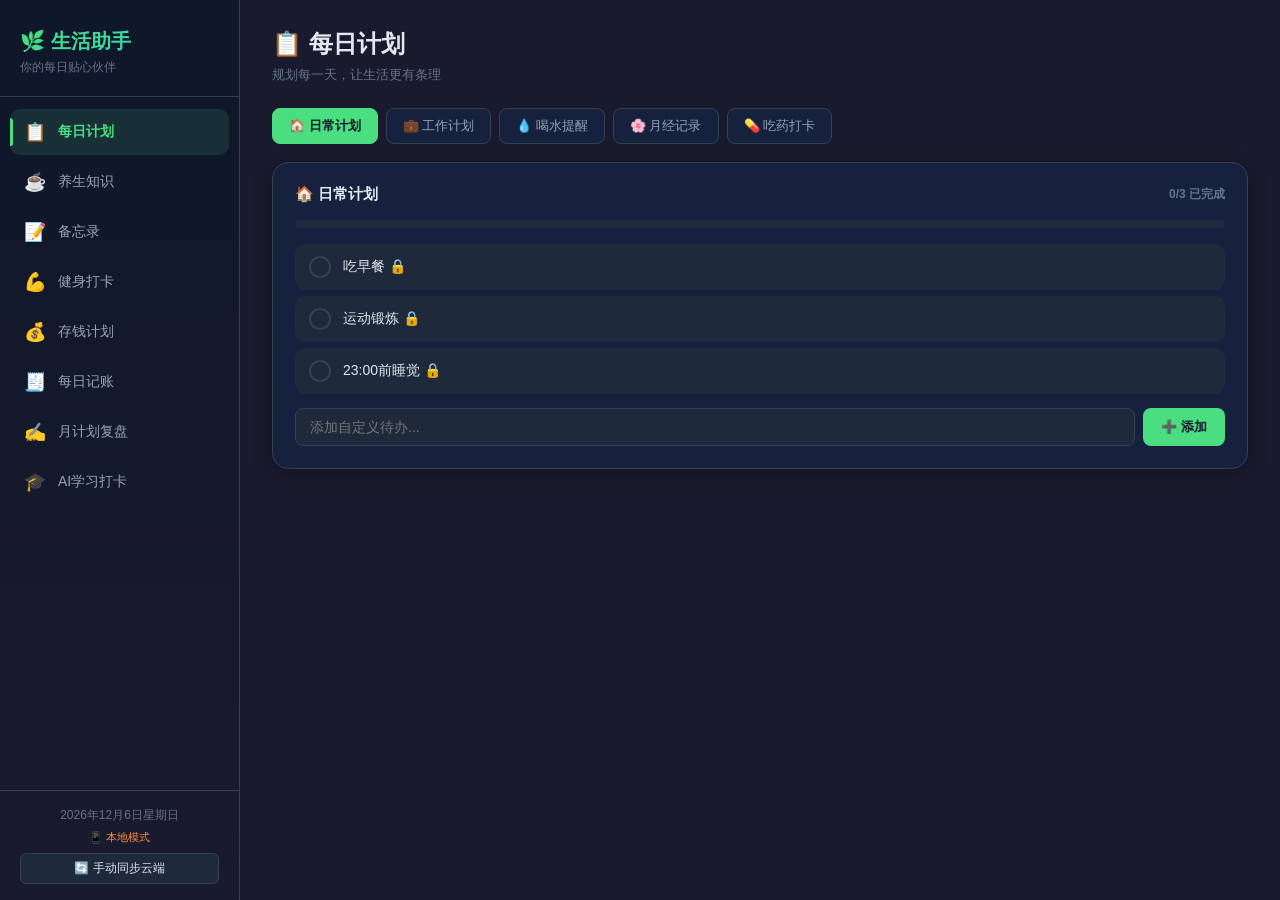
==== commit 08eb9779: "Add files via upload" ====
--- a/index.html
+++ b/index.html
@@ -2,8 +2,9 @@
 <html lang="zh">
 <head>
 <meta charset="UTF-8">
-<meta name="viewport" content="width=device-width, initial-scale=1.0, maximum-scale=1.0, user-scalable=no">
+<meta name="viewport" content="width=device-width, initial-scale=1.0">
 <title>每日生活助手</title>
+<script src="cloudSync.js"></script>
 <style>
 * { margin: 0; padding: 0; box-sizing: border-box; }
 
@@ -34,71 +35,78 @@
     font-family: -apple-system, BlinkMacSystemFont, 'Segoe UI', 'PingFang SC', 'Microsoft YaHei', sans-serif;
     background: var(--bg-dark);
     color: var(--text-primary);
-    min-height: 100vh;
-    overflow-x: hidden;
+    height: 100vh;
+    overflow: hidden;
     display: flex;
-    flex-direction: column;
 }
 
 ::-webkit-scrollbar { width: 6px; }
 ::-webkit-scrollbar-track { background: transparent; }
 ::-webkit-scrollbar-thumb { background: var(--border-color); border-radius: 3px; }
-
-/* ===== 顶部导航栏（手机适配版）===== */
+::-webkit-scrollbar-thumb:hover { background: var(--text-muted); }
+
+/* ===== 侧边栏 ===== */
 .sidebar {
-    width: 100%;
+    width: 240px;
+    min-width: 240px;
     background: linear-gradient(180deg, #0f172a 0%, #1a1a2e 100%);
     display: flex;
-    flex-direction: row;
-    align-items: center;
-    padding: 10px 12px;
+    flex-direction: column;
+    border-right: 1px solid var(--border-color);
+    overflow-y: auto;
+}
+.sidebar-header {
+    padding: 28px 20px 20px;
     border-bottom: 1px solid var(--border-color);
-    overflow-x: auto;
-    flex-shrink: 0;
-    gap: 4px;
-}
-.sidebar-header {
-    padding-right: 12px;
-    border-right: 1px solid var(--border-color);
-    white-space: nowrap;
-    flex-shrink: 0;
 }
 .sidebar-header h1 {
-    font-size: 16px;
+    font-size: 20px;
     background: linear-gradient(135deg, var(--accent-green), var(--accent-teal));
     -webkit-background-clip: text;
     -webkit-text-fill-color: transparent;
-    margin-bottom: 0;
-}
-.sidebar-header p { display: none; }
+    margin-bottom: 4px;
+}
+.sidebar-header p {
+    font-size: 12px;
+    color: var(--text-muted);
+}
 .nav-menu {
-    display: flex;
-    flex-direction: row;
-    padding: 0;
     flex: 1;
-    overflow-x: auto;
-    gap: 4px;
+    padding: 12px 10px;
 }
 .nav-item {
     display: flex;
     align-items: center;
-    padding: 8px 12px;
+    padding: 12px 14px;
     border-radius: 10px;
     cursor: pointer;
+    margin-bottom: 4px;
     transition: var(--transition);
-    font-size: 13px;
+    position: relative;
+    font-size: 14px;
     color: var(--text-secondary);
-    white-space: nowrap;
-    flex-shrink: 0;
-}
-.nav-item:hover { background: var(--hover-bg); color: var(--text-primary); }
+}
+.nav-item:hover {
+    background: var(--hover-bg);
+    color: var(--text-primary);
+}
 .nav-item.active {
     background: rgba(74, 222, 128, 0.12);
     color: var(--accent-green);
     font-weight: 600;
 }
-.nav-item.active::before { display: none; }
-.nav-icon { font-size: 16px; margin-right: 6px; }
+.nav-item.active::before {
+    content: '';
+    position: absolute;
+    left: 0;
+    top: 50%;
+    transform: translateY(-50%);
+    width: 3px;
+    height: 60%;
+    background: var(--accent-green);
+    border-radius: 0 3px 3px 0;
+}
+.nav-icon { font-size: 18px; margin-right: 12px; }
 .nav-text { flex: 1; }
 .nav-badge {
     background: var(--accent-red);
@@ -107,32 +115,45 @@
     padding: 2px 6px;
     border-radius: 10px;
 }
-.sidebar-footer { display: none; }
+.sidebar-footer {
+    padding: 16px 20px;
+    border-top: 1px solid var(--border-color);
+    font-size: 12px;
+    color: var(--text-muted);
+    text-align: center;
+}
 
 /* ===== 主内容区 ===== */
 .main-content {
     flex: 1;
     overflow-y: auto;
-    padding: 16px 12px;
-    -webkit-overflow-scrolling: touch;
-}
-.page-header { margin-bottom: 16px; }
-.page-header h2 { font-size: 20px; margin-bottom: 4px; }
-.page-header p { font-size: 12px; color: var(--text-muted); }
+    padding: 28px 32px;
+}
+.page-header {
+    margin-bottom: 24px;
+}
+.page-header h2 {
+    font-size: 24px;
+    margin-bottom: 6px;
+}
+.page-header p {
+    font-size: 13px;
+    color: var(--text-muted);
+}
 
 /* ===== 卡片 ===== */
 .card {
     background: var(--bg-card);
     border-radius: var(--radius-lg);
-    padding: 16px;
-    margin-bottom: 14px;
+    padding: 22px;
+    margin-bottom: 18px;
     border: 1px solid var(--border-color);
     box-shadow: var(--shadow);
 }
 .card-title {
     font-size: 15px;
     font-weight: 600;
-    margin-bottom: 14px;
+    margin-bottom: 16px;
     display: flex;
     align-items: center;
     color: var(--text-primary);
@@ -141,37 +162,43 @@
 /* ===== 统计卡片 ===== */
 .stats-row {
     display: grid;
-    grid-template-columns: repeat(2, 1fr);
-    gap: 10px;
-    margin-bottom: 14px;
+    grid-template-columns: repeat(auto-fit, minmax(140px, 1fr));
+    gap: 14px;
+    margin-bottom: 18px;
 }
 .stat-card {
     background: var(--bg-card);
     border-radius: var(--radius);
-    padding: 14px 10px;
+    padding: 18px;
     text-align: center;
     border: 1px solid var(--border-color);
 }
-.stat-value { font-size: 18px; font-weight: 700; margin-bottom: 4px; }
-.stat-label { font-size: 11px; color: var(--text-muted); }
+.stat-value {
+    font-size: 22px;
+    font-weight: 700;
+    margin-bottom: 4px;
+}
+.stat-label {
+    font-size: 12px;
+    color: var(--text-muted);
+}
 
 /* ===== 子标签 ===== */
 .sub-tabs {
     display: flex;
     flex-wrap: wrap;
     gap: 8px;
-    margin-bottom: 14px;
+    margin-bottom: 18px;
 }
 .sub-tab {
-    padding: 8px 14px;
+    padding: 8px 16px;
     border-radius: 8px;
     border: 1px solid var(--border-color);
     background: var(--bg-card);
     color: var(--text-secondary);
     cursor: pointer;
-    font-size: 12px;
+    font-size: 13px;
     transition: var(--transition);
-    white-space: nowrap;
 }
 .sub-tab:hover { background: var(--hover-bg); }
 .sub-tab.active {
@@ -192,7 +219,7 @@
 .todo-item {
     display: flex;
     align-items: center;
-    padding: 12px;
+    padding: 12px 14px;
     border-radius: 10px;
     margin-bottom: 6px;
     background: var(--hover-bg);
@@ -203,8 +230,8 @@
     color: var(--text-muted);
 }
 .todo-checkbox {
-    width: 24px;
-    height: 24px;
+    width: 22px;
+    height: 22px;
     border-radius: 50%;
     border: 2px solid var(--border-color);
     margin-right: 12px;
@@ -223,7 +250,7 @@
 .todo-checkbox.checked::after {
     content: '✓';
     color: #0f172a;
-    font-size: 14px;
+    font-size: 13px;
     font-weight: 700;
 }
 .todo-text { flex: 1; font-size: 14px; }
@@ -231,7 +258,7 @@
     background: none;
     border: none;
     color: var(--text-muted);
-    font-size: 20px;
+    font-size: 18px;
     cursor: pointer;
     padding: 4px 8px;
     border-radius: 4px;
@@ -241,12 +268,11 @@
 .todo-item:hover .todo-delete { opacity: 1; }
 .todo-delete:hover { background: rgba(248,113,113,0.2); color: var(--accent-red); }
 .todo-priority {
-    font-size: 10px;
+    font-size: 11px;
     padding: 2px 8px;
     border-radius: 10px;
     margin-right: 8px;
     font-weight: 600;
-    white-space: nowrap;
 }
 .priority-high { background: rgba(248,113,113,0.2); color: var(--accent-red); }
 .priority-mid { background: rgba(251,146,60,0.2); color: var(--accent-orange); }
@@ -255,13 +281,11 @@
 .add-todo-row {
     display: flex;
     gap: 8px;
-    margin-top: 12px;
-    flex-wrap: wrap;
+    margin-top: 14px;
 }
 .add-todo-row input {
     flex: 1;
-    min-width: 0;
-    padding: 10px 12px;
+    padding: 10px 14px;
     border-radius: 8px;
     border: 1px solid var(--border-color);
     background: var(--hover-bg);
@@ -278,12 +302,11 @@
     color: var(--text-primary);
     font-size: 13px;
     outline: none;
-    min-width: 100px;
 }
 
 /* ===== 按钮 ===== */
 .btn-add {
-    padding: 10px 16px;
+    padding: 10px 18px;
     border-radius: 8px;
     border: none;
     background: var(--accent-green);
@@ -294,9 +317,9 @@
     transition: var(--transition);
     white-space: nowrap;
 }
-.btn-add:hover { filter: brightness(1.1); }
+.btn-add:hover { filter: brightness(1.1); transform: translateY(-1px); }
 .btn-cancel {
-    padding: 10px 16px;
+    padding: 10px 18px;
     border-radius: 8px;
     border: 1px solid var(--border-color);
     background: transparent;
@@ -305,7 +328,7 @@
     cursor: pointer;
 }
 .btn-confirm {
-    padding: 10px 16px;
+    padding: 10px 18px;
     border-radius: 8px;
     border: none;
     background: var(--accent-green);
@@ -321,7 +344,7 @@
     background: var(--hover-bg);
     border-radius: 4px;
     overflow: hidden;
-    margin-bottom: 14px;
+    margin-bottom: 16px;
 }
 .progress-fill {
     height: 100%;
@@ -334,11 +357,11 @@
 .water-progress {
     display: flex;
     justify-content: center;
-    margin: 16px 0;
+    margin: 20px 0;
 }
 .water-circle {
-    width: 140px;
-    height: 140px;
+    width: 160px;
+    height: 160px;
     border-radius: 50%;
     background: conic-gradient(var(--accent-blue) calc(var(--progress) * 1%), var(--hover-bg) 0);
     display: flex;
@@ -346,8 +369,8 @@
     justify-content: center;
 }
 .water-circle-inner {
-    width: 112px;
-    height: 112px;
+    width: 130px;
+    height: 130px;
     border-radius: 50%;
     background: var(--bg-card);
     display: flex;
@@ -355,25 +378,25 @@
     align-items: center;
     justify-content: center;
 }
-.water-amount { font-size: 22px; font-weight: 700; color: var(--accent-blue); }
-.water-label { font-size: 11px; color: var(--text-muted); margin-top: 2px; }
+.water-amount { font-size: 26px; font-weight: 700; color: var(--accent-blue); }
+.water-label { font-size: 12px; color: var(--text-muted); margin-top: 2px; }
 .water-stats {
     display: grid;
     grid-template-columns: repeat(3, 1fr);
-    gap: 10px;
-    margin-bottom: 16px;
+    gap: 12px;
+    margin-bottom: 20px;
 }
 .water-stat { text-align: center; }
-.water-stat-value { font-size: 18px; font-weight: 700; }
-.water-stat-label { font-size: 10px; color: var(--text-muted); margin-top: 2px; }
+.water-stat-value { font-size: 20px; font-weight: 700; }
+.water-stat-label { font-size: 11px; color: var(--text-muted); margin-top: 2px; }
 .water-list {
     display: grid;
-    grid-template-columns: repeat(auto-fit, minmax(80px, 1fr));
-    gap: 8px;
+    grid-template-columns: repeat(auto-fit, minmax(100px, 1fr));
+    gap: 10px;
 }
 .water-item {
     text-align: center;
-    padding: 12px 8px;
+    padding: 14px 10px;
     border-radius: 10px;
     background: var(--hover-bg);
     cursor: pointer;
@@ -384,20 +407,20 @@
     background: rgba(74,222,128,0.12);
     border: 1px solid rgba(74,222,128,0.3);
 }
-.water-cup-icon { font-size: 24px; margin-bottom: 4px; }
-.water-time { font-size: 12px; font-weight: 600; }
-.water-ml { font-size: 10px; color: var(--text-muted); }
+.water-cup-icon { font-size: 28px; margin-bottom: 4px; }
+.water-time { font-size: 13px; font-weight: 600; }
+.water-ml { font-size: 11px; color: var(--text-muted); }
 
 /* ===== 吃药 ===== */
 .medicine-grid {
     display: grid;
-    grid-template-columns: repeat(2, 1fr);
-    gap: 10px;
-    margin-bottom: 14px;
+    grid-template-columns: repeat(auto-fit, minmax(160px, 1fr));
+    gap: 12px;
+    margin-bottom: 16px;
 }
 .medicine-card {
     text-align: center;
-    padding: 16px 10px;
+    padding: 20px 14px;
     border-radius: 12px;
     background: var(--hover-bg);
     cursor: pointer;
@@ -409,10 +432,10 @@
     background: rgba(74,222,128,0.1);
     border-color: var(--accent-green);
 }
-.medicine-icon { font-size: 32px; margin-bottom: 6px; }
-.medicine-name { font-size: 13px; font-weight: 600; margin-bottom: 4px; }
-.medicine-desc { font-size: 10px; color: var(--text-muted); margin-bottom: 6px; }
-.medicine-streak { font-size: 11px; color: var(--accent-orange); }
+.medicine-icon { font-size: 36px; margin-bottom: 8px; }
+.medicine-name { font-size: 14px; font-weight: 600; margin-bottom: 4px; }
+.medicine-desc { font-size: 11px; color: var(--text-muted); margin-bottom: 6px; }
+.medicine-streak { font-size: 12px; color: var(--accent-orange); }
 .add-medicine {
     display: flex;
     gap: 8px;
@@ -420,8 +443,8 @@
 }
 .add-medicine input {
     flex: 1;
-    min-width: 120px;
-    padding: 10px 12px;
+    min-width: 140px;
+    padding: 10px 14px;
     border-radius: 8px;
     border: 1px solid var(--border-color);
     background: var(--hover-bg);
@@ -435,22 +458,22 @@
     display: grid;
     grid-template-columns: repeat(7, 1fr);
     gap: 4px;
-    margin: 12px 0;
+    margin: 16px 0;
 }
 .cal-header {
     text-align: center;
-    font-size: 10px;
+    font-size: 11px;
     color: var(--text-muted);
-    padding: 4px 0;
+    padding: 6px 0;
     font-weight: 600;
 }
 .cal-day, .study-cal-day {
     text-align: center;
-    padding: 6px 2px;
+    padding: 8px 4px;
     border-radius: 6px;
-    font-size: 12px;
+    font-size: 13px;
     cursor: default;
-    min-height: 32px;
+    min-height: 36px;
     display: flex;
     flex-direction: column;
     align-items: center;
@@ -479,7 +502,7 @@
     display: flex;
     align-items: center;
     justify-content: center;
-    gap: 12px;
+    gap: 16px;
     margin-bottom: 8px;
 }
 .cal-nav button {
@@ -492,21 +515,21 @@
     cursor: pointer;
     font-size: 14px;
 }
-.cal-month { font-size: 14px; font-weight: 600; }
+.cal-month { font-size: 15px; font-weight: 600; }
 .period-info {
     display: grid;
     grid-template-columns: repeat(3, 1fr);
-    gap: 10px;
-    margin-top: 12px;
+    gap: 12px;
+    margin-top: 16px;
 }
 .period-info-item { text-align: center; }
-.period-info-value { font-size: 16px; font-weight: 700; color: var(--accent-pink); }
-.period-info-label { font-size: 10px; color: var(--text-muted); margin-top: 2px; }
+.period-info-value { font-size: 18px; font-weight: 700; color: var(--accent-pink); }
+.period-info-label { font-size: 11px; color: var(--text-muted); margin-top: 2px; }
 .period-form {
     display: grid;
-    grid-template-columns: 1fr;
-    gap: 10px;
-    margin-bottom: 14px;
+    grid-template-columns: 1fr 1fr;
+    gap: 12px;
+    margin-bottom: 16px;
 }
 .period-form label {
     display: block;
@@ -516,7 +539,7 @@
 }
 .period-form input, .period-form textarea {
     width: 100%;
-    padding: 10px 12px;
+    padding: 8px 12px;
     border-radius: 8px;
     border: 1px solid var(--border-color);
     background: var(--hover-bg);
@@ -528,34 +551,34 @@
 
 /* ===== 养生 ===== */
 .health-card {
-    padding: 14px;
+    padding: 18px;
     border-radius: 12px;
     background: var(--hover-bg);
-    margin-bottom: 10px;
+    margin-bottom: 12px;
     cursor: pointer;
     transition: var(--transition);
     border: 1px solid transparent;
 }
-.health-card:hover { border-color: var(--accent-green); }
+.health-card:hover { border-color: var(--accent-green); transform: translateY(-1px); }
 .health-tag {
     display: inline-block;
-    font-size: 10px;
-    padding: 3px 8px;
+    font-size: 11px;
+    padding: 3px 10px;
     border-radius: 10px;
     background: rgba(74,222,128,0.15);
     color: var(--accent-green);
-    margin-bottom: 6px;
-}
-.health-title { font-size: 15px; font-weight: 600; margin-bottom: 6px; }
-.health-content { font-size: 13px; color: var(--text-secondary); line-height: 1.6; }
-.health-actions { display: flex; gap: 8px; margin-top: 12px; flex-wrap: wrap; }
+    margin-bottom: 8px;
+}
+.health-title { font-size: 16px; font-weight: 600; margin-bottom: 8px; }
+.health-content { font-size: 13px; color: var(--text-secondary); line-height: 1.7; }
+.health-actions { display: flex; gap: 10px; margin-top: 14px; }
 .btn-favorite, .btn-note {
-    padding: 8px 14px;
+    padding: 8px 16px;
     border-radius: 8px;
     border: 1px solid var(--border-color);
     background: var(--hover-bg);
     color: var(--text-primary);
-    font-size: 12px;
+    font-size: 13px;
     cursor: pointer;
     transition: var(--transition);
 }
@@ -564,24 +587,24 @@
 /* ===== 备忘录 ===== */
 .memo-grid {
     display: grid;
-    grid-template-columns: 1fr;
-    gap: 10px;
+    grid-template-columns: repeat(auto-fill, minmax(240px, 1fr));
+    gap: 14px;
 }
 .memo-card {
     background: var(--hover-bg);
     border-radius: 12px;
-    padding: 14px;
+    padding: 18px;
     cursor: pointer;
     transition: var(--transition);
     position: relative;
     border: 1px solid transparent;
 }
-.memo-card:hover { border-color: var(--accent-blue); }
+.memo-card:hover { border-color: var(--accent-blue); transform: translateY(-2px); }
 .memo-card-header {
     display: flex;
     justify-content: space-between;
     align-items: center;
-    margin-bottom: 8px;
+    margin-bottom: 10px;
 }
 .memo-card-title { font-size: 14px; font-weight: 600; }
 .memo-card-date { font-size: 11px; color: var(--text-muted); }
@@ -590,7 +613,7 @@
     color: var(--text-secondary);
     line-height: 1.6;
     display: -webkit-box;
-    -webkit-line-clamp: 3;
+    -webkit-line-clamp: 4;
     -webkit-box-orient: vertical;
     overflow: hidden;
 }
@@ -613,31 +636,31 @@
     flex-direction: column;
     align-items: center;
     justify-content: center;
-    padding: 24px;
+    padding: 30px;
     border: 2px dashed var(--border-color);
     border-radius: 12px;
     cursor: pointer;
     transition: var(--transition);
     color: var(--text-muted);
-    min-height: 100px;
+    min-height: 120px;
 }
 .add-memo-btn:hover { border-color: var(--accent-green); color: var(--accent-green); }
-.plus-icon { font-size: 28px; margin-bottom: 4px; }
+.plus-icon { font-size: 32px; margin-bottom: 6px; }
 
 /* ===== 记账 ===== */
 .account-tabs {
     display: flex;
     gap: 8px;
-    margin-bottom: 14px;
+    margin-bottom: 18px;
 }
 .account-tab {
-    padding: 8px 20px;
+    padding: 10px 24px;
     border-radius: 10px;
     border: 1px solid var(--border-color);
     background: var(--bg-card);
     color: var(--text-secondary);
     cursor: pointer;
-    font-size: 13px;
+    font-size: 14px;
     font-weight: 600;
     transition: var(--transition);
 }
@@ -648,12 +671,12 @@
 }
 .account-form {
     display: grid;
-    grid-template-columns: 1fr;
+    grid-template-columns: 1fr 1fr 1fr auto;
     gap: 10px;
     align-items: center;
 }
 .account-form input, .account-form select {
-    padding: 10px 12px;
+    padding: 10px 14px;
     border-radius: 8px;
     border: 1px solid var(--border-color);
     background: var(--hover-bg);
@@ -666,16 +689,16 @@
     display: flex;
     justify-content: space-between;
     align-items: center;
-    padding: 12px;
+    padding: 12px 14px;
     border-radius: 10px;
     margin-bottom: 6px;
     background: var(--hover-bg);
 }
-.account-item-info { display: flex; align-items: center; gap: 10px; }
-.account-item-icon { font-size: 20px; }
-.account-item-name { font-size: 13px; font-weight: 500; }
-.account-item-category { font-size: 10px; color: var(--text-muted); margin-top: 2px; }
-.account-item-amount { font-size: 14px; font-weight: 700; }
+.account-item-info { display: flex; align-items: center; gap: 12px; }
+.account-item-icon { font-size: 22px; }
+.account-item-name { font-size: 14px; font-weight: 500; }
+.account-item-category { font-size: 11px; color: var(--text-muted); margin-top: 2px; }
+.account-item-amount { font-size: 15px; font-weight: 700; }
 .account-item-amount.expense { color: var(--accent-red); }
 .account-item-amount.income { color: var(--accent-green); }
 
@@ -684,21 +707,21 @@
     display: flex;
     flex-direction: column;
     align-items: center;
-    margin: 10px 0 16px;
+    margin: 10px 0 20px;
 }
 .savings-circle {
-    width: 150px;
-    height: 150px;
+    width: 180px;
+    height: 180px;
     border-radius: 50%;
     background: conic-gradient(var(--accent-yellow) calc(var(--savings-progress) * 1%), var(--hover-bg) 0);
     display: flex;
     align-items: center;
     justify-content: center;
-    margin-bottom: 12px;
+    margin-bottom: 14px;
 }
 .savings-circle-inner {
-    width: 122px;
-    height: 122px;
+    width: 146px;
+    height: 146px;
     border-radius: 50%;
     background: var(--bg-card);
     display: flex;
@@ -706,8 +729,8 @@
     align-items: center;
     justify-content: center;
 }
-.savings-amount { font-size: 20px; font-weight: 700; color: var(--accent-yellow); }
-.savings-label { font-size: 11px; color: var(--text-muted); margin-top: 2px; }
+.savings-amount { font-size: 24px; font-weight: 700; color: var(--accent-yellow); }
+.savings-label { font-size: 12px; color: var(--text-muted); margin-top: 2px; }
 .savings-form {
     display: flex;
     gap: 8px;
@@ -715,7 +738,7 @@
     align-items: center;
 }
 .savings-form input {
-    padding: 10px 12px;
+    padding: 10px 14px;
     border-radius: 8px;
     border: 1px solid var(--border-color);
     background: var(--hover-bg);
@@ -723,31 +746,31 @@
     font-size: 14px;
     outline: none;
     flex: 1;
-    min-width: 100px;
+    min-width: 120px;
 }
 .savings-item {
     display: flex;
     justify-content: space-between;
-    padding: 10px 12px;
+    padding: 10px 14px;
     border-radius: 8px;
     margin-bottom: 6px;
     background: var(--hover-bg);
 }
-.savings-item-date { font-size: 12px; color: var(--text-muted); }
-.savings-item-amount { font-size: 13px; font-weight: 600; color: var(--accent-yellow); }
+.savings-item-date { font-size: 13px; color: var(--text-muted); }
+.savings-item-amount { font-size: 14px; font-weight: 600; color: var(--accent-yellow); }
 
 /* ===== 学习打卡 ===== */
 .study-hero {
     text-align: center;
-    padding: 20px 16px;
+    padding: 30px 20px;
     background: linear-gradient(135deg, rgba(167,139,250,0.1), rgba(96,165,250,0.1));
     border-radius: var(--radius-lg);
-    margin-bottom: 16px;
+    margin-bottom: 20px;
     border: 1px solid rgba(167,139,250,0.2);
 }
-.study-hero-icon { font-size: 40px; margin-bottom: 8px; }
-.study-hero-title { font-size: 18px; font-weight: 700; margin-bottom: 4px; }
-.study-hero-desc { font-size: 12px; color: var(--text-muted); margin-bottom: 14px; }
+.study-hero-icon { font-size: 48px; margin-bottom: 10px; }
+.study-hero-title { font-size: 20px; font-weight: 700; margin-bottom: 6px; }
+.study-hero-desc { font-size: 13px; color: var(--text-muted); margin-bottom: 18px; }
 .study-input-row {
     display: flex;
     align-items: center;
@@ -755,8 +778,8 @@
     gap: 10px;
 }
 .study-input-row input {
-    width: 80px;
-    padding: 10px 12px;
+    width: 100px;
+    padding: 10px 14px;
     border-radius: 8px;
     border: 1px solid var(--border-color);
     background: var(--hover-bg);
@@ -771,7 +794,7 @@
     font-weight: 600;
 }
 .study-hours {
-    font-size: 8px;
+    font-size: 9px;
     color: var(--accent-purple);
     margin-top: 1px;
 }
@@ -779,27 +802,27 @@
 /* ===== 复盘 ===== */
 .review-summary {
     display: grid;
-    grid-template-columns: repeat(2, 1fr);
-    gap: 10px;
-    margin-bottom: 16px;
+    grid-template-columns: repeat(auto-fit, minmax(140px, 1fr));
+    gap: 14px;
+    margin-bottom: 20px;
 }
 .review-card {
     background: var(--hover-bg);
     border-radius: var(--radius);
-    padding: 16px;
+    padding: 20px;
     text-align: center;
 }
-.review-card-value { font-size: 20px; font-weight: 700; margin-bottom: 4px; }
-.review-card-label { font-size: 11px; color: var(--text-muted); }
+.review-card-value { font-size: 24px; font-weight: 700; margin-bottom: 4px; }
+.review-card-label { font-size: 12px; color: var(--text-muted); }
 .review-textarea {
     width: 100%;
-    min-height: 80px;
-    padding: 12px;
+    min-height: 100px;
+    padding: 14px;
     background: var(--hover-bg);
     border: 1px solid var(--border-color);
     border-radius: var(--radius);
     color: var(--text-primary);
-    font-size: 13px;
+    font-size: 14px;
     outline: none;
     resize: vertical;
     font-family: inherit;
@@ -817,25 +840,24 @@
     z-index: 1000;
     align-items: center;
     justify-content: center;
-    padding: 16px;
 }
 .modal-overlay.show { display: flex; }
 .modal {
     background: var(--bg-card);
     border-radius: var(--radius-lg);
-    padding: 20px;
+    padding: 28px;
     max-width: 500px;
-    width: 100%;
-    max-height: 85vh;
+    width: 90%;
+    max-height: 80vh;
     overflow-y: auto;
     border: 1px solid var(--border-color);
     box-shadow: 0 20px 60px rgba(0,0,0,0.5);
 }
-.modal h3 { font-size: 17px; margin-bottom: 14px; }
-.modal label { font-size: 12px; color: var(--text-muted); display: block; margin: 10px 0 6px; }
+.modal h3 { font-size: 18px; margin-bottom: 16px; }
+.modal label { font-size: 13px; color: var(--text-muted); display: block; margin: 12px 0 6px; }
 .modal input, .modal textarea {
     width: 100%;
-    padding: 10px 12px;
+    padding: 10px 14px;
     border-radius: 8px;
     border: 1px solid var(--border-color);
     background: var(--hover-bg);
@@ -844,7 +866,7 @@
     outline: none;
     margin-bottom: 8px;
 }
-.modal textarea { min-height: 80px; resize: vertical; }
+.modal textarea { min-height: 100px; resize: vertical; }
 .modal-actions {
     display: flex;
     justify-content: flex-end;
@@ -860,16 +882,14 @@
     transform: translateX(-50%) translateY(20px);
     background: var(--accent-green);
     color: #0f172a;
-    padding: 12px 20px;
+    padding: 12px 24px;
     border-radius: 10px;
-    font-size: 13px;
+    font-size: 14px;
     font-weight: 600;
     opacity: 0;
     pointer-events: none;
     transition: all 0.3s ease;
     z-index: 2000;
-    max-width: 90vw;
-    text-align: center;
 }
 .toast.show { opacity: 1; transform: translateX(-50%) translateY(0); }
 .toast.error { background: var(--accent-red); color: #fff; }
@@ -878,58 +898,158 @@
 .fitness-ring {
     display: flex;
     justify-content: center;
+    gap: 16px;
     flex-wrap: wrap;
-    gap: 12px;
-    margin: 16px 0;
-}
-
-/* ===== 桌面端恢复原有布局 ===== */
-@media (min-width: 769px) {
-    body { flex-direction: row; }
+    margin: 20px 0;
+}
+
+/* ===== 响应式 ===== */
+@media (max-width: 768px) {
+    body { flex-direction: column; overflow: auto; -webkit-overflow-scrolling: touch; }
+
+    /* 侧边栏 → 顶部横向导航 */
     .sidebar {
-        width: 240px;
-        min-width: 240px;
-        flex-direction: column;
-        padding: 28px 20px 20px;
+        width: 100%;
+        min-width: unset;
+        flex-direction: row;
+        overflow-x: auto;
+        overflow-y: hidden;
+        padding: 10px 12px;
+        border-right: none;
+        border-bottom: 1px solid var(--border-color);
+        position: sticky;
+        top: 0;
+        z-index: 100;
+    }
+    .sidebar-header {
+        padding: 0 12px 0 0;
+        border-bottom: none;
+        display: flex;
+        align-items: center;
+        white-space: nowrap;
         border-right: 1px solid var(--border-color);
-        border-bottom: none;
-        overflow-y: auto;
-        overflow-x: hidden;
+        margin-bottom: 0;
     }
-    .sidebar-header { padding: 0 0 20px; border-right: none; border-bottom: 1px solid var(--border-color); }
-    .sidebar-header h1 { font-size: 20px; margin-bottom: 4px; }
-    .sidebar-header p { display: block; font-size: 12px; color: var(--text-muted); }
-    .nav-menu { flex-direction: column; padding: 12px 0; gap: 0; }
-    .nav-item { padding: 12px 14px; margin-bottom: 4px; font-size: 14px; }
-    .nav-item.active::before {
-        display: block;
-        content: '';
-        position: absolute;
-        left: 0;
-        top: 50%;
-        transform: translateY(-50%);
-        width: 3px;
-        height: 60%;
-        background: var(--accent-green);
-        border-radius: 0 3px 3px 0;
+    .sidebar-header h1 { font-size: 16px; margin-bottom: 0; }
+    .sidebar-header p { display: none; }
+    .nav-menu {
+        display: flex;
+        flex-direction: row;
+        padding: 0;
+        flex: 1;
+        overflow-x: auto;
     }
-    .nav-icon { font-size: 18px; margin-right: 12px; }
-    .sidebar-footer { display: block; padding: 16px 20px; border-top: 1px solid var(--border-color); font-size: 12px; color: var(--text-muted); text-align: center; }
-    .main-content { padding: 28px 32px; }
-    .page-header h2 { font-size: 24px; }
-    .stats-row { grid-template-columns: repeat(auto-fit, minmax(140px, 1fr)); }
-    .stat-card { padding: 18px; }
-    .stat-value { font-size: 22px; }
-    .stat-label { font-size: 12px; }
-    .period-form { grid-template-columns: 1fr 1fr; }
-    .account-form { grid-template-columns: 1fr 1fr 1fr auto; }
-    .memo-grid { grid-template-columns: repeat(auto-fill, minmax(240px, 1fr)); }
-    .medicine-grid { grid-template-columns: repeat(auto-fit, minmax(160px, 1fr)); }
-    .water-circle { width: 160px; height: 160px; }
-    .water-circle-inner { width: 130px; height: 130px; }
-    .savings-circle { width: 180px; height: 180px; }
-    .savings-circle-inner { width: 146px; height: 146px; }
-    .review-summary { grid-template-columns: repeat(auto-fit, minmax(140px, 1fr)); }
+    .nav-item {
+        flex-shrink: 0;
+        padding: 8px 12px;
+        margin-bottom: 0;
+        margin-right: 4px;
+        font-size: 13px;
+        border-radius: 6px;
+    }
+    .nav-item.active::before { display: none; }
+    .nav-icon { font-size: 16px; margin-right: 6px; }
+    .sidebar-footer { display: none; }
+
+    /* 主内容区 */
+    .main-content { padding: 16px 12px; }
+
+    /* 页面标题 */
+    .page-header h2 { font-size: 20px; }
+    .page-header p { font-size: 12px; }
+
+    /* 统计卡片 */
+    .stats-row { grid-template-columns: repeat(2, 1fr); gap: 10px; }
+    .stat-card { padding: 14px 10px; }
+    .stat-value { font-size: 18px; }
+    .stat-label { font-size: 11px; }
+
+    /* 子标签 */
+    .sub-tabs { gap: 6px; }
+    .sub-tab { padding: 6px 12px; font-size: 12px; }
+
+    /* 卡片 */
+    .card { padding: 16px 14px; margin-bottom: 14px; }
+
+    /* 待办 */
+    .todo-item { padding: 10px 12px; }
+    .todo-text { font-size: 13px; }
+    .add-todo-row { flex-wrap: wrap; }
+    .add-todo-row input { min-width: 0; }
+    .add-todo-row select { min-width: 80px; }
+
+    /* 喝水 */
+    .water-circle { width: 140px; height: 140px; }
+    .water-circle-inner { width: 112px; height: 112px; }
+    .water-amount { font-size: 20px; }
+    .water-stats { grid-template-columns: repeat(3, 1fr); gap: 8px; }
+    .water-stat-value { font-size: 16px; }
+    .water-list { grid-template-columns: repeat(auto-fit, minmax(80px, 1fr)); }
+
+    /* 吃药 */
+    .medicine-grid { grid-template-columns: repeat(2, 1fr); }
+    .medicine-card { padding: 14px 10px; }
+    .medicine-icon { font-size: 28px; }
+    .add-medicine { flex-wrap: wrap; }
+    .add-medicine input { min-width: 100px; }
+
+    /* 日历 */
+    .cal-header { font-size: 10px; padding: 4px 0; }
+    .cal-day, .study-cal-day { font-size: 11px; padding: 6px 2px; min-height: 30px; }
+    .period-info { grid-template-columns: repeat(3, 1fr); gap: 8px; }
+    .period-info-value { font-size: 15px; }
+    .period-form { grid-template-columns: 1fr; }
+
+    /* 养生 */
+    .health-card { padding: 14px; }
+    .health-title { font-size: 14px; }
+    .health-content { font-size: 12px; }
+
+    /* 备忘录 */
+    .memo-grid { grid-template-columns: 1fr; }
+    .memo-card { padding: 14px; }
+    .add-memo-btn { padding: 24px; min-height: 100px; }
+
+    /* 记账 */
+    .account-tabs { gap: 6px; }
+    .account-tab { padding: 8px 16px; font-size: 13px; }
+    .account-form { grid-template-columns: 1fr; }
+    .account-item { padding: 10px 12px; }
+    .account-item-icon { font-size: 18px; }
+    .account-item-name { font-size: 13px; }
+
+    /* 存钱 */
+    .savings-circle { width: 150px; height: 150px; }
+    .savings-circle-inner { width: 120px; height: 120px; }
+    .savings-amount { font-size: 20px; }
+    .savings-form { flex-wrap: wrap; }
+    .savings-form input { min-width: 100px; }
+
+    /* 学习打卡 */
+    .study-hero { padding: 20px 14px; }
+    .study-hero-icon { font-size: 36px; }
+    .study-hero-title { font-size: 17px; }
+    .study-input-row input { width: 80px; font-size: 15px; }
+    .study-cal-day .study-hours { font-size: 8px; }
+
+    /* 复盘 */
+    .review-summary { grid-template-columns: repeat(2, 1fr); }
+    .review-card { padding: 14px 10px; }
+    .review-card-value { font-size: 18px; }
+    .review-textarea { font-size: 13px; padding: 10px; }
+
+    /* 健身 */
+    .fitness-ring { gap: 10px; }
+    .stats-row .stat-card { padding: 12px 8px; }
+
+    /* 模态框 */
+    .modal { padding: 20px 16px; width: 95%; }
+    .modal h3 { font-size: 16px; }
+
+    /* 按钮 */
+    .btn-add { padding: 10px 14px; font-size: 13px; }
+    .btn-confirm { padding: 10px 14px; font-size: 13px; }
+    .btn-cancel { padding: 10px 14px; font-size: 13px; }
 }
 </style>
 </head>
@@ -942,7 +1062,9 @@
     </div>
     <nav class="nav-menu" id="navMenu"></nav>
     <div class="sidebar-footer">
-        <span id="todayDate"></span>
+        <div id="todayDate"></div>
+        <div id="syncStatus" style="margin-top:6px;font-size:11px;color:var(--text-muted);">⏳ 等待同步...</div>
+        <button onclick="manualSync()" style="margin-top:8px;width:100%;padding:6px 10px;font-size:12px;border-radius:6px;border:1px solid var(--border-color);background:var(--hover-bg);color:var(--text-primary);cursor:pointer;">🔄 手动同步云端</button>
     </div>
 </aside>
 
@@ -1087,23 +1209,70 @@
     return d.innerHTML;
 }
 
-// ========== localStorage 持久化 ==========
+// ========== 云端 + 本地 双写持久化 ==========
 const STORAGE_KEY = 'lifeAssistantState_v1';
-
-function loadState() {
+let _cloudSha = null;       // 云端文件的 sha，更新时需要
+let _syncing = false;       // 是否正在同步
+
+async function loadState() {
+    // 1. 先尝试读云端
+    if (window.CloudSync && CLOUD_CONFIG.token) {
+        try {
+            const { data, sha } = await CloudSync.load();
+            _cloudSha = sha;
+            if (data) {
+                Object.assign(state, data);
+                localStorage.setItem(STORAGE_KEY, JSON.stringify(data)); // 本地留一份兜底
+                setSyncStatus('☁️ 云端已同步', 'green');
+                return;
+            }
+        } catch (e) {
+            console.warn('云端读取失败，使用本地数据：', e.message);
+        }
+    }
+    // 2. 云端不可用 → 读本地
     try {
         const saved = localStorage.getItem(STORAGE_KEY);
-        if (saved) {
-            const parsed = JSON.parse(saved);
-            Object.assign(state, parsed);
+        if (saved) Object.assign(state, JSON.parse(saved));
+    } catch(e) {}
+    setSyncStatus('📱 本地模式', 'orange');
+}
+
+async function saveState() {
+    const json = JSON.stringify(state);
+    // 1. 本地先存（即时生效，不卡界面）
+    try { localStorage.setItem(STORAGE_KEY, json); } catch(e) {}
+    // 2. 再同步云端
+    if (window.CloudSync && CLOUD_CONFIG.token && !_syncing) {
+        _syncing = true;
+        setSyncStatus('☁️ 同步中...', 'blue');
+        try {
+            const { sha } = await CloudSync.save(state, _cloudSha);
+            _cloudSha = sha;
+            setSyncStatus('☁️ 云端已同步', 'green');
+        } catch (e) {
+            console.warn('云端保存失败：', e.message);
+            setSyncStatus('⚠️ 同步失败（本地已存）', 'red');
+        } finally {
+            _syncing = false;
         }
-    } catch(e) { /* 忽略 */ }
-}
-
-function saveState() {
-    try {
-        localStorage.setItem(STORAGE_KEY, JSON.stringify(state));
-    } catch(e) { /* 忽略 */ }
+    }
+}
+
+function setSyncStatus(text, color) {
+    const el = document.getElementById('syncStatus');
+    if (!el) return;
+    const colors = { green:'var(--accent-green)', blue:'var(--accent-blue)', orange:'var(--accent-orange)', red:'var(--accent-red)' };
+    el.textContent = text;
+    el.style.color = colors[color] || '';
+}
+
+async function manualSync() {
+    if (!CLOUD_CONFIG.token) return showToast('请先配置 Token', 'error');
+    _cloudSha = null; // 强制重新拉取
+    await loadState();
+    renderNav(); renderPage();
+    showToast('☁️ 已手动同步');
 }
 
 // ========== 导航渲染 ==========
@@ -1153,11 +1322,11 @@
             <p>规划每一天，让生活更有条理</p>
         </div>
         <div class="sub-tabs">
-            <button class="sub-tab ${state.currentSubTab==='routine'?'active':''}" data-tab="routine">🏠 日常</button>
-            <button class="sub-tab ${state.currentSubTab==='work'?'active':''}" data-tab="work">💼 工作</button>
-            <button class="sub-tab ${state.currentSubTab==='water'?'active':''}" data-tab="water">💧 喝水</button>
-            <button class="sub-tab ${state.currentSubTab==='period'?'active':''}" data-tab="period">🌸 经期</button>
-            <button class="sub-tab ${state.currentSubTab==='medicine'?'active':''}" data-tab="medicine">💊 吃药</button>
+            <button class="sub-tab ${state.currentSubTab==='routine'?'active':''}" data-tab="routine">🏠 日常计划</button>
+            <button class="sub-tab ${state.currentSubTab==='work'?'active':''}" data-tab="work">💼 工作计划</button>
+            <button class="sub-tab ${state.currentSubTab==='water'?'active':''}" data-tab="water">💧 喝水提醒</button>
+            <button class="sub-tab ${state.currentSubTab==='period'?'active':''}" data-tab="period">🌸 月经记录</button>
+            <button class="sub-tab ${state.currentSubTab==='medicine'?'active':''}" data-tab="medicine">💊 吃药打卡</button>
         </div>
         <div class="sub-panel ${state.currentSubTab==='routine'?'active':''}">${renderRoutine()}</div>
         <div class="sub-panel ${state.currentSubTab==='work'?'active':''}">${renderWork()}</div>
@@ -1339,12 +1508,12 @@
     }
     const max = Math.max(...days.map(d => d.count), 1);
     return `
-        <div style="display:flex;align-items:flex-end;gap:8px;height:80px;padding:10px 0;">
+        <div style="display:flex;align-items:flex-end;gap:12px;height:100px;padding:10px 0;">
             ${days.map(d => `
                 <div style="flex:1;text-align:center;">
-                    <div style="height:${d.count/max*60}px;background:${d.count>0?'var(--accent-blue)':'var(--hover-bg)'};border-radius:6px 6px 0 0;min-height:4px;transition:all 0.3s;"></div>
-                    <div style="font-size:10px;color:var(--text-muted);margin-top:4px;">${d.date}</div>
-                    <div style="font-size:11px;color:var(--accent-blue);font-weight:600;">${d.count}×</div>
+                    <div style="height:${d.count/max*80}px;background:${d.count>0?'var(--accent-blue)':'var(--hover-bg)'};border-radius:6px 6px 0 0;min-height:4px;transition:all 0.3s;"></div>
+                    <div style="font-size:11px;color:var(--text-muted);margin-top:4px;">${d.date}</div>
+                    <div style="font-size:12px;color:var(--accent-blue);font-weight:600;">${d.count}×</div>
                 </div>
             `).join('')}
         </div>
@@ -1798,18 +1967,21 @@
             <div class="fitness-ring">
                 ${weekData.map(d => `
                     <div style="text-align:center;cursor:pointer;" onclick="toggleFitness('${d.key}')">
-                        <div style="width:44px;height:44px;border-radius:50%;display:flex;align-items:center;justify-content:center;font-size:18px;background:${d.checked?'var(--accent-green)':'var(--hover-bg)'};border:2px solid ${d.checked?'var(--accent-green)':(d.isToday?'var(--accent-blue)':'var(--border-color)')};transition:all 0.3s;">
+                        <div style="width:48px;height:48px;border-radius:50%;display:flex;align-items:center;justify-content:center;font-size:20px;background:${d.checked?'var(--accent-green)':'var(--hover-bg)'};border:2px solid ${d.checked?'var(--accent-green)':(d.isToday?'var(--accent-blue)':'var(--border-color)')};transition:all 0.3s;">
                             ${d.checked?'✓':d.dow}
                         </div>
-                        <div style="font-size:10px;color:var(--text-muted);margin-top:4px;">${d.isToday?'今天':d.dow}</div>
+                        <div style="font-size:11px;color:var(--text-muted);margin-top:4px;">${d.isToday?'今天':d.dow}</div>
                     </div>
                 `).join('')}
             </div>
+            <div style="text-align:center;margin-top:16px;">
+                <button class="btn-add" onclick="syncFitness()" style="padding:10px 28px;">☁️ 同步到手机云端</button>
+            </div>
         </div>
         <div class="card">
             <div class="card-title">🏋️ 训练记录</div>
             <div class="add-todo-row">
-                <input type="text" id="fitnessInput" placeholder="记录今天的训练内容..." onkeydown="if(event.key==='Enter')addFitnessRecord()">
+                <input type="text" id="fitnessInput" placeholder="记录今天的训练内容，如：跑步30分钟、深蹲50个..." onkeydown="if(event.key==='Enter')addFitnessRecord()">
                 <button class="btn-add" onclick="addFitnessRecord()">📝 记录</button>
             </div>
             <div style="margin-top:16px;">
@@ -1833,6 +2005,7 @@
         state.fitnessWeek[key] = true;
         state.fitnessTotal = (state.fitnessTotal||0) + 1;
     }
+    // 计算连续天数
     let streak = 0;
     for (let i = 0; i < 30; i++) {
         const d = new Date();
@@ -1856,11 +2029,16 @@
     showToast('训练记录已保存 💪');
 }
 
+function syncFitness() {
+    showToast('☁️ 已同步到云端（演示）');
+}
+
 // ========== 存钱计划 ==========
 function renderSavings(container) {
     const pct = state.savingsGoal > 0 ? Math.min(100, Math.round(state.savingsCurrent / state.savingsGoal * 100)) : 0;
     const remain = Math.max(0, state.savingsGoal - state.savingsCurrent);
 
+    // 近6个月趋势
     const months = [];
     for (let i = 5; i >= 0; i--) {
         const d = new Date();
@@ -1891,7 +2069,7 @@
                 <div class="stat-label">还需存入</div>
             </div>
             <div class="stat-card">
-                <div class="stat-value" style="color:var(--accent-blue);font-size:14px;">📈 趋势</div>
+                <div class="stat-value" style="color:var(--accent-blue);font-size:16px;">📈 趋势</div>
                 <div class="stat-label">近6个月</div>
             </div>
         </div>
@@ -1908,19 +2086,19 @@
             <div class="savings-form">
                 <input type="number" id="savingsAddInput" placeholder="存入金额..." min="1">
                 <button class="btn-add" onclick="addSavings()">💰 存入</button>
-                <input type="number" id="savingsGoalInput" placeholder="目标金额" value="${state.savingsGoal}" style="max-width:120px;">
+                <input type="number" id="savingsGoalInput" placeholder="目标金额" value="${state.savingsGoal}" style="max-width:150px;">
                 <button class="btn-add" onclick="updateSavingsGoal()" style="background:var(--accent-blue);">🎯 设目标</button>
             </div>
         </div>
         <div class="card">
             <div class="card-title">📊 每月存入趋势（近6个月）</div>
-            <div style="display:flex;align-items:flex-end;gap:10px;height:120px;padding:10px 0;">
+            <div style="display:flex;align-items:flex-end;gap:16px;height:140px;padding:10px 0;">
                 ${months.map(m => `
                     <div style="flex:1;text-align:center;">
-                        <div style="height:${m.amount/maxMonth*90}px;background:linear-gradient(180deg,var(--accent-yellow),#b8860b);border-radius:6px 6px 0 0;min-height:4px;transition:all 0.3s;display:flex;align-items:flex-end;justify-content:center;padding-bottom:4px;">
-                            <span style="font-size:10px;color:var(--bg-dark);font-weight:700;">¥${formatMoney(m.amount)}</span>
+                        <div style="height:${m.amount/maxMonth*110}px;background:linear-gradient(180deg,var(--accent-yellow),#b8860b);border-radius:6px 6px 0 0;min-height:4px;transition:all 0.3s;display:flex;align-items:flex-end;justify-content:center;padding-bottom:4px;">
+                            <span style="font-size:11px;color:var(--bg-dark);font-weight:700;">¥${formatMoney(m.amount)}</span>
                         </div>
-                        <div style="font-size:10px;color:var(--text-muted);margin-top:6px;">${m.label}</div>
+                        <div style="font-size:11px;color:var(--text-muted);margin-top:6px;">${m.label}</div>
                     </div>
                 `).join('')}
             </div>
@@ -1930,10 +2108,30 @@
             ${(state.savingsHistory||[]).length === 0 ? '<p style="color:var(--text-muted);text-align:center;padding:16px;">暂无记录</p>' :
             state.savingsHistory.slice().reverse().map(r => `
                 <div class="savings-item">
-                    <span class="savings-item-date">${r.date</span>
+                    <span class="savings-item-date">${r.date}</span>
                     <span class="savings-item-amount">+¥${formatMoney(r.amount)}</span>
                 </div>
             `).join('')}
+        </div>
+        <div class="card">
+            <div class="card-title">💡 理财小贴士</div>
+            <div style="display:grid;grid-template-columns:repeat(auto-fit,minmax(200px,1fr));gap:12px;">
+                <div style="padding:14px;background:var(--hover-bg);border-radius:var(--radius);">
+                    <div style="font-size:18px;margin-bottom:6px;">🏦</div>
+                    <div style="font-size:13px;font-weight:600;margin-bottom:4px;">先存后花</div>
+                    <div style="font-size:12px;color:var(--text-muted);line-height:1.6;">工资到账先转存30%，剩下的再安排开销，避免月底存不下钱。</div>
+                </div>
+                <div style="padding:14px;background:var(--hover-bg);border-radius:var(--radius);">
+                    <div style="font-size:18px;margin-bottom:6px;">📊</div>
+                    <div style="font-size:13px;font-weight:600;margin-bottom:4px;">50/30/20法则</div>
+                    <div style="font-size:12px;color:var(--text-muted);line-height:1.6;">50%必要开支 + 30%想要消费 + 20%储蓄投资，简单好记的分配法。</div>
+                </div>
+                <div style="padding:14px;background:var(--hover-bg);border-radius:var(--radius);">
+                    <div style="font-size:18px;margin-bottom:6px;">🎯</div>
+                    <div style="font-size:13px;font-weight:600;margin-bottom:4px;">设小目标</div>
+                    <div style="font-size:12px;color:var(--text-muted);line-height:1.6;">把大目标拆成每月/每周小目标，更容易坚持，成就感也更强。</div>
+                </div>
+            </div>
         </div>
     `;
 }
@@ -1970,6 +2168,7 @@
         income: ['💼 工资', '📈 投资', '🎯 奖金', '💰 兼职', '🎁 红包', '📦 其他']
     };
 
+    // 分类统计
     const catStats = {};
     expenses.forEach(a => {
         const parts = a.category.split(' ');
@@ -1980,6 +2179,7 @@
     const catColors = ['#f87171','#fb923c','#fbbf24','#4ade80','#60a5fa','#a78bfa','#f472b6','#2dd4bf','#94a3b8','#fb923c','#fbbf24','#4ade80'];
     const maxCat = catEntries.length > 0 ? catEntries[0][1] : 1;
 
+    // 近7天趋势
     const trend = [];
     for (let i = 6; i >= 0; i--) {
         const d = new Date();
@@ -1991,6 +2191,7 @@
     }
     const maxTrend = Math.max(...trend.map(t => Math.max(t.exp, t.inc)), 1);
 
+    // 餐饮预算
     const foodThisMonth = expenses.filter(a => a.category.includes('餐饮')).reduce((s,a) => s+a.amount, 0);
     const foodBudget = 600;
     const foodPct = Math.round(foodThisMonth / foodBudget * 100);
@@ -2014,7 +2215,7 @@
                 <div class="stat-label">结余</div>
             </div>
             <div class="stat-card">
-                <div class="stat-value" style="color:${foodPct>100?'var(--accent-red)':'var(--accent-orange)'};font-size:14px;">${foodPct}%</div>
+                <div class="stat-value" style="color:${foodPct>100?'var(--accent-red)':'var(--accent-orange)'};font-size:16px;">${foodPct}%</div>
                 <div class="stat-label">餐饮预算</div>
             </div>
         </div>
@@ -2047,6 +2248,24 @@
                     </div>
                 </div>
             `).join('')}
+        </div>
+        <div class="card">
+            <div class="card-title">📈 近7天收支趋势</div>
+            <div style="display:flex;align-items:flex-end;gap:14px;height:130px;padding:10px 0;">
+                ${trend.map(t => `
+                    <div style="flex:1;text-align:center;">
+                        <div style="display:flex;flex-direction:column;align-items:center;gap:2px;height:110px;justify-content:flex-end;">
+                            ${t.inc>0?`<div style="width:100%;background:var(--accent-green);border-radius:3px;height:${t.inc/maxTrend*100}px;min-height:2px;font-size:9px;color:var(--bg-dark);display:flex;align-items:flex-end;justify-content:center;padding-bottom:2px;">${t.inc>0?formatMoney(t.inc):''}</div>`:'<div style="height:0;"></div>'}
+                            ${t.exp>0?`<div style="width:100%;background:var(--accent-red);border-radius:3px;height:${t.exp/maxTrend*100}px;min-height:2px;font-size:9px;color:white;display:flex;align-items:flex-end;justify-content:center;padding-bottom:2px;">${t.exp>0?formatMoney(t.exp):''}</div>`:'<div style="height:0;"></div>'}
+                        </div>
+                        <div style="font-size:10px;color:var(--text-muted);margin-top:4px;">${t.label}</div>
+                    </div>
+                `).join('')}
+            </div>
+            <div style="font-size:11px;color:var(--text-muted);text-align:center;margin-top:4px;">
+                <span style="color:var(--accent-green);">■</span> 收入
+                <span style="color:var(--accent-red);margin-left:12px;">■</span> 支出
+            </div>
         </div>
         <div class="card">
             <div class="card-title">📋 最近记录</div>
@@ -2178,13 +2397,13 @@
         <div class="card">
             <div class="card-title">📝 月度复盘</div>
             <label style="font-size:13px;color:var(--text-secondary);display:block;margin-bottom:8px;">📖 本月总结</label>
-            <textarea class="review-textarea" id="reviewSummary">${review.summary}</textarea>
+            <textarea class="review-textarea" id="reviewSummary" style="min-height:80px;">${review.summary}</textarea>
             <label style="font-size:13px;color:var(--text-secondary);display:block;margin:16px 0 8px;">✅ 成就与亮点</label>
-            <textarea class="review-textarea" id="reviewAchievements">${review.achievements}</textarea>
+            <textarea class="review-textarea" id="reviewAchievements" style="min-height:80px;">${review.achievements}</textarea>
             <label style="font-size:13px;color:var(--text-secondary);display:block;margin:16px 0 8px;">🔧 需要改进</label>
-            <textarea class="review-textarea" id="reviewImprovements">${review.improvements}</textarea>
+            <textarea class="review-textarea" id="reviewImprovements" style="min-height:80px;">${review.improvements}</textarea>
             <label style="font-size:13px;color:var(--text-secondary);display:block;margin:16px 0 8px;">🎯 下月计划</label>
-            <textarea class="review-textarea" id="reviewNextMonth">${review.nextMonth}</textarea>
+            <textarea class="review-textarea" id="reviewNextMonth" style="min-height:80px;">${review.nextMonth}</textarea>
             <div style="margin-top:20px;text-align:right;">
                 <button class="btn-add" onclick="saveReview()">💾 保存复盘</button>
             </div>
@@ -2230,7 +2449,7 @@
     $('reviewImprovements').value = r.improvements || '';
     $('reviewNextMonth').value = r.nextMonth || '';
     $('reviewSummary').focus();
-    showToast(`已加载 ${key.replace('-','年')}月 复盘`);
+    showToast(`已加载 ${key.replace('-','年')}月 复盘，可编辑后保存`);
 }
 
 // ========== AI学习打卡 ==========
@@ -2241,77 +2460,7 @@
     const totalHours = Object.values(state.studyRecords).reduce((s,h) => s+h, 0);
     const avgHours = allDays > 0 ? (totalHours/allDays).toFixed(1) : 0;
 
-    const weekDist = [0,0,0,0,0,0,0];
-    Object.entries(state.studyRecords).forEach(([k,v]) => {
-        const d = new Date(k);
-        if (!isNaN(d)) weekDist[d.getDay()] += v;
-    });
-    const maxWeek = Math.max(...weekDist, 1);
-    const weekNames = ['周日','周一','周二','周三','周四','周五','周六'];
-
-    const skills = [
-        { name: 'Python基础', pct: 80, color: '#60a5fa' },
-        { name: '数据分析', pct: 55, color: '#4ade80' },
-        { name: '机器学习', pct: 30, color: '#a78bfa' },
-        { name: '深度学习', pct: 15, color: '#f472b6' },
-        { name: 'NLP', pct: 20, color: '#fb923c' },
-    ];
-
-    container.innerHTML = `
-        <div class="page-header">
-            <h2>🎓 AI学习打卡</h2>
-            <p>每天进步一点点，AI技能持续升级</p>
-        </div>
-        <div class="study-hero">
-            <div class="study-hero-icon">🤖</div>
-            <div class="study-hero-title">今日AI学习</div>
-            <div class="study-hero-desc">记录你今天学习AI/编程的时长</div>
-            <div class="study-input-row">
-                <input type="number" id="studyHours" placeholder="小时" min="0" max="24" step="0.5" value="${todayHours||''}">
-                <span style="color:var(--text-muted);">小时</span>
-                <button class="btn-add" onclick="saveStudy()">📝 打卡</button>
-            </div>
-            ${todayHours>0?`<p style="margin-top:12px;color:var(--accent-green);font-weight:600;">✅ 今日已打卡 ${todayHours} 小时</p>`:'<p style="margin-top:12px;color:var(--text-muted);font-size:13px;">今天还没打卡哦，快去学习吧～</p>'}
-        </div>
-        <div class="stats-row">
-            <div class="stat-card">
-                <div class="stat-value" style="color:var(--accent-blue);">${allDays}天</div>
-                <div class="stat-label">累计学习天数</div>
-            </div>
-            <div class="stat-card">
-                <div class="stat-value" style="color:var(--accent-green);">${totalHours.toFixed(1)}h</div>
-                <div class="stat-label">累计学习时长</div>
-            </div>
-            <div class="stat-card">
-                <div class="stat-value" style="color:var(--accent-orange);">${avgHours}h</div>
-                <div class="stat-label">日均学习</div>
-            </div>
-            <div class="stat-card">
-                <div class="stat-value" style="color:var(--accent-purple);">${allDays>0?Math.round(totalHours/24):0}天</div>
-                <div class="stat-label">相当于全日制</div>
-            </div>
-        </div>
-        <div class="card">
-            <div class="card-title">📅 学习日历</div>
-            ${renderStudyCalendar()}
-        </div>
-        <div class="card">
-            <div class="card-title">📊 每周学习分布</div>
-            <div style="display:flex;align-items:flex-end;gap:10px;height:110px;padding:10px 0;">
-                ${weekDist.map((h,i) => `
-                    <div style="flex:1;text-align:center;">
-                        <div style="height:${h/maxWeek*80}px;background:linear-gradient(180deg,var(--accent-purple),var(--accent-blue));border-radius:6px 6px 0 0;min-height:2px;display:flex;align-items:flex-end;justify-content:center;padding-bottom:2px;">
-                            ${h>0?`<span style="font-size:10px;color:white;font-weight:600;">${h}h</span>`:''}
-                        </div>
-                        <div style="font-size:10px;color:var(--text-muted);margin-top:4px;">${weekNames[i].slice(1)}</div>
-                    </div>
-                `).join('')}
-            </div>
-        </div>
-    `;
-}
-
-function renderStudyCalendar() {
+    // 学习日历
     const todayDate = new Date();
     const year = todayDate.getFullYear();
     const month = todayDate.getMonth();
@@ -2327,11 +2476,139 @@
         const dateStr = `${year}-${String(month+1).padStart(2,'0')}-${String(d).padStart(2,'0')}`;
         const hours = state.studyRecords[dateStr] || 0;
         let cls = 'study-cal-day' + (hours > 0 ? ' studied' : '');
-        if (dateStr === today()) cls += ' today';
+        if (dateStr === todayKey) cls += ' today';
         calHtml += `<div class="${cls}">${d}${hours>0?`<span class="study-hours">${hours}h</span>`:''}</div>`;
     }
     calHtml += '</div>';
-    return calHtml;
+
+    // 每周分布
+    const weekDist = [0,0,0,0,0,0,0];
+    Object.entries(state.studyRecords).forEach(([k,v]) => {
+        const d = new Date(k);
+        if (!isNaN(d)) weekDist[d.getDay()] += v;
+    });
+    const maxWeek = Math.max(...weekDist, 1);
+    const weekNames = ['周日','周一','周二','周三','周四','周五','周六'];
+
+    // 技能树
+    const skills = [
+        { name: 'Python基础', pct: 80, color: '#60a5fa' },
+        { name: '数据分析', pct: 55, color: '#4ade80' },
+        { name: '机器学习', pct: 30, color: '#a78bfa' },
+        { name: '深度学习', pct: 15, color: '#f472b6' },
+        { name: 'NLP', pct: 20, color: '#fb923c' },
+    ];
+
+    const resources = [
+        { type: '📖', title: '吴恩达《机器学习》课程', desc: '经典入门，配套作业用Python实现' },
+        { type: '📖', title: '《动手学深度学习》李沐', desc: '理论+代码，适合有基础后系统学' },
+        { type: '🎬', title: 'Kaggle Learn 微课程', desc: '每课30分钟，边学边练' },
+        { type: '💻', title: 'LeetCode 热题100', desc: '算法基本功，面试必备' },
+    ];
+
+    container.innerHTML = `
+        <div class="page-header">
+            <h2>🎓 AI学习打卡</h2>
+            <p>每天进步一点点，AI技能持续升级</p>
+        </div>
+        <div class="study-hero">
+            <div class="study-hero-icon">🤖</div>
+            <div class="study-hero-title">今日AI学习</div>
+            <div class="study-hero-desc">记录你今天学习AI/编程的时长，坚持打卡提升技能</div>
+            <div class="study-input-row">
+                <input type="number" id="studyHours" placeholder="小时" min="0" max="24" step="0.5" value="${todayHours||''}">
+                <span style="color:var(--text-muted);">小时</span>
+                <button class="btn-add" onclick="saveStudy()">📝 打卡</button>
+            </div>
+            ${todayHours>0?`<p style="margin-top:12px;color:var(--accent-green);font-weight:600;">✅ 今日已打卡 ${todayHours} 小时</p>`:'<p style="margin-top:12px;color:var(--text-muted);font-size:13px;">今天还没打卡哦，快去学习吧～</p>'}
+        </div>
+        <div class="stats-row">
+            <div class="stat-card">
+                <div class="stat-value" style="color:var(--accent-blue);">${allDays}天</div>
+                <div class="stat-label">累计学习天数</div>
+            </div>
+            <div class="stat-card">
+                <div class="stat-value" style="color:var(--accent-green);">${totalHours.toFixed(1)}h</div>
+                <div class="stat-label">累计学习时长</div>
+            </div>
+            <div class="stat-card">
+                <div class="stat-value" style="color:var(--accent-orange);">${avgHours}h</div>
+                <div class="stat-label">日均学习</div>
+            </div>
+            <div class="stat-card">
+                <div class="stat-value" style="color:var(--accent-purple);">${allDays>0?Math.round(totalHours/24):0}天</div>
+                <div class="stat-label">相当于全日制</div>
+            </div>
+        </div>
+        <div class="card">
+            <div class="card-title">📅 学习日历</div>
+            ${calHtml}
+        </div>
+        <div class="card">
+            <div class="card-title">📊 每周学习分布</div>
+            <div style="display:flex;align-items:flex-end;gap:12px;height:120px;padding:10px 0;">
+                ${weekDist.map((h,i) => `
+                    <div style="flex:1;text-align:center;">
+                        <div style="height:${h/maxWeek*90}px;background:linear-gradient(180deg,var(--accent-purple),var(--accent-blue));border-radius:6px 6px 0 0;min-height:2px;display:flex;align-items:flex-end;justify-content:center;padding-bottom:2px;">
+                            ${h>0?`<span style="font-size:10px;color:white;font-weight:600;">${h}h</span>`:''}
+                        </div>
+                        <div style="font-size:11px;color:var(--text-muted);margin-top:4px;">${weekNames[i].slice(1)}</div>
+                    </div>
+                `).join('')}
+            </div>
+        </div>
+        <div class="card">
+            <div class="card-title">🌳 技能树</div>
+            ${skills.map(s => `
+                <div style="margin-bottom:12px;">
+                    <div style="display:flex;justify-content:space-between;font-size:13px;margin-bottom:4px;">
+                        <span>${s.name}</span>
+                        <span style="color:var(--text-muted);">${s.pct}%</span>
+                    </div>
+                    <div style="height:10px;background:var(--hover-bg);border-radius:5px;overflow:hidden;">
+                        <div style="height:100%;width:${s.pct}%;background:${s.color};border-radius:5px;transition:all 0.5s;"></div>
+                    </div>
+                </div>
+            `).join('')}
+        </div>
+        <div class="card">
+            <div class="card-title">📚 推荐学习资源</div>
+            <div style="display:grid;grid-template-columns:repeat(auto-fit,minmax(220px,1fr));gap:12px;">
+                ${resources.map(r => `
+                    <div style="padding:14px;background:var(--hover-bg);border-radius:var(--radius);cursor:pointer;transition:all 0.2s;" onclick="showToast('📖 ${r.title}')">
+                        <div style="font-size:15px;margin-bottom:6px;">${r.type} ${r.title}</div>
+                        <div style="font-size:12px;color:var(--text-muted);line-height:1.5;">${r.desc}</div>
+                    </div>
+                `).join('')}
+            </div>
+        </div>
+        <div class="card">
+            <div class="card-title">🧠 训练AI智能</div>
+            <p style="color:var(--text-secondary);font-size:14px;line-height:1.8;margin-bottom:16px;">
+                通过每日打卡记录，系统会学习你的学习节奏和习惯，未来可以为你：
+            </p>
+            <div style="display:grid;grid-template-columns:repeat(auto-fit,minmax(180px,1fr));gap:12px;">
+                <div style="padding:14px;background:var(--hover-bg);border-radius:var(--radius);">
+                    <div style="font-size:20px;margin-bottom:6px;">📊</div>
+                    <div style="font-size:13px;font-weight:600;margin-bottom:4px;">学习分析</div>
+                    <div style="font-size:12px;color:var(--text-muted);">分析你的学习高峰时段和效率</div>
+                </div>
+                <div style="padding:14px;background:var(--hover-bg);border-radius:var(--radius);">
+                    <div style="font-size:20px;margin-bottom:6px;">🔔</div>
+                    <div style="font-size:13px;font-weight:600;margin-bottom:4px;">智能提醒</div>
+                    <div style="font-size:12px;color:var(--text-muted);">在你容易懈怠时推送鼓励</div>
+                </div>
+                <div style="padding:14px;background:var(--hover-bg);border-radius:var(--radius);">
+                    <div style="font-size:20px;margin-bottom:6px;">🎯</div>
+                    <div style="font-size:13px;font-weight:600;margin-bottom:4px;">个性化目标</div>
+                    <div style="font-size:12px;color:var(--text-muted);">根据你的进度推荐学习路径</div>
+                </div>
+            </div>
+            <div style="margin-top:16px;text-align:center;">
+                <button class="btn-add" onclick="trainAI()" style="background:linear-gradient(135deg,var(--accent-purple),var(--accent-blue));">🚀 训练AI模型</button>
+            </div>
+        </div>
+    `;
 }
 
 function saveStudy() {
@@ -2342,6 +2619,10 @@
     showToast(`打卡成功！今日学习 ${hours} 小时 🎉`);
 }
 
+function trainAI() {
+    showToast('🧠 AI模型训练中...（演示功能）');
+}
+
 // ========== 模态框 ==========
 function closeModal() {
     $('modalOverlay').classList.remove('show');
@@ -2353,10 +2634,12 @@
     renderNav();
     renderPage();
 
+    // 键盘快捷键
     document.addEventListener('keydown', (e) => {
         if (e.key === 'Escape') closeModal();
     });
 
+    // 点击遮罩关闭
     $('modalOverlay').addEventListener('click', (e) => {
         if (e.target === $('modalOverlay')) closeModal();
     });
@@ -2365,4 +2648,4 @@
 init();
 </script>
 </body>
-</html>+</html>
